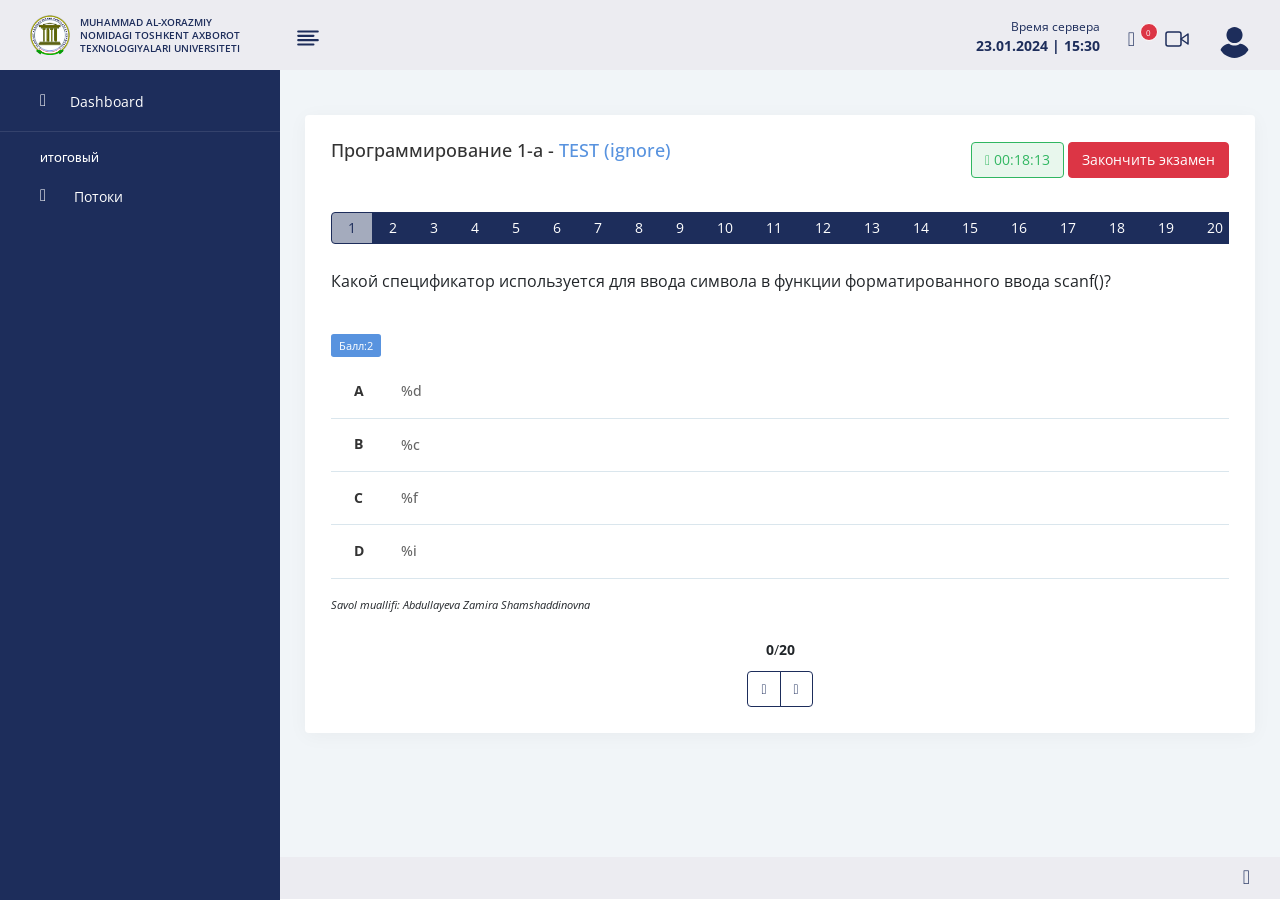
==== lms.html @ 353e2106 "first commit" ====
<!DOCTYPE html>
<!-- saved from url=(0028)https://darlingx.com/fk/lms/ -->
<html lang="en"><head><meta http-equiv="Content-Type" content="text/html; charset=UTF-8">
        
        <meta http-equiv="X-UA-Compatible" content="IE=edge">
        <meta name="viewport" content="width=device-width, initial-scale=1">
        <meta name="description" content="LMS">
        <meta name="keywords" content="admin,TUIT">
        <meta name="author" content="stacks">
        <!-- The above 6 meta tags *must* come first in the head; any other head content must come *after* these tags -->    
        <!-- Title -->
        <title>LMS</title>
        <!-- Styles -->

        <link href="./LMS_files/bootstrap.min.css" rel="stylesheet">
        <link href="./LMS_files/font-awesome.min.css" rel="stylesheet">
        <link href="./LMS_files/style_002.css" rel="stylesheet">
        
        <link href="./LMS_files/switchery.min.css" rel="stylesheet">
        <link href="./LMS_files/datepicker3.css" rel="stylesheet">
        <link href="./LMS_files/datepicker.css" rel="stylesheet">
        <link rel="stylesheet" href="./LMS_files/select2.min.css">
        <link rel="stylesheet" href="./LMS_files/metisMenu.min.css">
    
            <style>
        .over-x {
            overflow-x: auto;
            scrollbar-width: thin;
        }

        /* width */
        .over-x::-webkit-scrollbar {
            height: 5px;
            cursor: pointer;
        }

        /* Track */
        .over-x::-webkit-scrollbar-track {
            background: #f1f1f1;
            border-radius: 4px
        }

        /* Handle */
        .over-x::-webkit-scrollbar-thumb {
            background: rgb(29, 45, 91) !important;
            border-radius: 4px
        }

        .act-redactor table {
            width: 100%;
        }

        .act-redactor img {
            max-width: 100%;
        }

        body {
            -webkit-touch-callout: none;
            -webkit-user-select: none;
            -khtml-user-select: none;
            -moz-user-select: none;
            -ms-user-select: none;
            user-select: none;
        }

        .js-banned-screen {
            position: fixed;
            top: 0;
            left: 0;
            bottom: 0;
            width: 100%;
            height: 100%;
            z-index: 99999;
            background: rgba(255, 0, 0, 0.8);
            color: #fff;
            font-size: 24px;
            font-weight: 900;
            display: flex;
            align-items: center;
            justify-content: center;
        }

        .js-banned-screen span {
            margin-left: 5px;
        }
    </style>

        <!-- Theme Styles -->
        <link href="./LMS_files/space.css" rel="stylesheet">
        <link href="./LMS_files/custom.css" rel="stylesheet">
        <link href="./LMS_files/fonts.css" rel="stylesheet">
        <link href="./LMS_files/toastify.min.css" rel="stylesheet" type="text/css">
        <link href="./LMS_files/style.css" rel="stylesheet">

        <!-- HTML5 shim and Respond.js for IE8 support of HTML5 elements and media queries -->
        <!-- WARNING: Respond.js doesn't work if you view the page via file:// -->
        <!--[if lt IE 9]>
        <script src="https://oss.maxcdn.com/html5shiv/3.7.3/html5shiv.min.js"></script>
        <script src="https://oss.maxcdn.com/respond/1.4.2/respond.min.js"></script>
        <![endif]-->
</head>
    <body class="page-sidebar-fixed page-header-fixed">        
        <!-- Page Container -->
        <div class="page-container">          
            <!-- Page Sidebar -->
            <div class="page-sidebar">              
                <a class="logo-box" href="https://lms.tuit.uz/">
                    <div>
                        <img src="./LMS_files/logo-md.png" alt="" height="40">
                        <span>Muhammad al-Xorazmiy nomidagi Toshkent Axborot Texnologiyalari Universiteti</span>
                    </div>
                    <i class="icon-radio_button_checked" id="fixed-sidebar-toggle-button"></i>
                    <i class="icon-close" id="sidebar-toggle-button-close"></i>
                </a>
                <div class="slimScrollDiv" style="position: relative; overflow: hidden; width: auto; height: 625.2px;"><div class="page-sidebar-inner" style="overflow: hidden; width: auto; height: 625.2px;">
                    <div class="page-sidebar-menu" id="sidebar-menu">
                        <ul class="accordion-menu metismenu" id="side-menu"> 
                        <li>
                            <a href="https://lms.tuit.uz/dashboard/news">
                                <i class="menu-icon fa fa-dashboard"></i><span>Dashboard</span> 
                            </a>
                        </li>
                        
                                                                        
                                                                        
                                                                        
                                                                        
                                                                        
                                                                        
                                                                        
                                                                        
                                                                        
                                                                        
                                                                        
                                                                        
                                                                        
                                                                        
                                                                        
                                                                        
                                                                        
                                                                        
                                                                        
            <li class="menu-divider"></li>
<li>
    <div class="page-sidebar__title">Итоговый</div>
</li>
<li>
    <a href="https://lms.tuit.uz/tester/students">
        <i class="menu-icon fa fa-list"></i>
        <span>Потоки</span>
    </a>
</li>
                                                                        
                                                                        
                      
                        </ul>
                    </div>
                </div><div class="slimScrollBar" style="background: rgb(204, 204, 204); width: 5px; position: absolute; top: -40.2px; opacity: 0.2; display: none; border-radius: 0px; z-index: 99; right: 0px; height: 625.4px;"></div><div class="slimScrollRail" style="width: 5px; height: 100%; position: absolute; top: 0px; display: none; border-radius: 0px; background: rgb(51, 51, 51); opacity: 0.2; z-index: 90; right: 0px;"></div></div>
            </div><!-- /Page Sidebar -->
            
            <!-- Page Content -->
            <div class="page-content">            
                <!-- Page Header -->
                <div class="page-header">
                    <nav class="navbar navbar-default">
                        <div class="container-fluid">
                            <!-- Brand and toggle get grouped for better mobile display -->
                            <div class="navbar-header">
                                <div class="logo-sm">
                                    <a href="javascript:void(0)" id="sidebar-toggle-button"><svg xmlns="http://www.w3.org/2000/svg" width="24" height="24" viewBox="0 0 24 24" fill="none" stroke="currentColor" stroke-width="2" stroke-linecap="round" stroke-linejoin="round" class="feather feather-align-left"><line x1="17" y1="10" x2="3" y2="10"></line><line x1="21" y1="6" x2="3" y2="6"></line><line x1="21" y1="14" x2="3" y2="14"></line><line x1="17" y1="18" x2="3" y2="18"></line></svg></a>
                                    <a class="logo-box" href="https://lms.tuit.uz/">
                                        <span></span>
                                    </a>
                                </div>
                                
                            
                                <ul class="nav navbar-nav navbar-none">
                                    <li><a href="javascript:void(0)" id="collapsed-sidebar-toggle-button" style="padding-top: 18px; margin-left:0"><svg xmlns="http://www.w3.org/2000/svg" width="26" height="26" viewBox="0 0 24 24" fill="none" stroke="currentColor" stroke-width="2" stroke-linecap="round" stroke-linejoin="round" class="feather feather-align-left"><line x1="17" y1="10" x2="3" y2="10"></line><line x1="21" y1="6" x2="3" y2="6"></line><line x1="21" y1="14" x2="3" y2="14"></line><line x1="17" y1="18" x2="3" y2="18"></line></svg></a></li>
                                    
                                </ul>
                                <ul class="nav navbar-nav navbar-right">
                                    <li class="dropdown">
                                        <p href="#" class="text-right text-blue server-time">
                                            <span>Время сервера</span><br>
                                           <strong>23.01.2024 |  15:30</strong>
                                        </p>
                                    </li>									
                                    
                                                                                                                <li class="dropdown">
                                            <a href="javascript:void(0)" class="dropdown-toggle" data-toggle="dropdown" role="button" aria-haspopup="true" aria-expanded="false">
                                                <i class="fa fa-bell-o navbar-icon notification-bell"></i>
                                                <span class="notification-count">0</span>
											</a>
											                                        </li>
																		<li><a class="text-blue" href="https://lms.tuit.uz/dashboard/video-instruction">
										<svg xmlns="http://www.w3.org/2000/svg" width="24" height="24" viewBox="0 0 24 24" fill="none" stroke="currentColor" stroke-width="1.5" stroke-linecap="round" stroke-linejoin="round" class="feather feather-video"><polygon points="23 7 16 12 23 17 23 7"></polygon><rect x="1" y="5" width="15" height="14" rx="2" ry="2"></rect></svg>
									</a></li>
                                    <li class="dropdown">
                                        <a href="javascript:void(0)" class="dropdown-toggle dropdown-float" data-toggle="dropdown" role="button" aria-haspopup="true" aria-expanded="false">                                          
                                          <svg xmlns="http://www.w3.org/2000/svg" xlink="http://www.w3.org/1999/xlink" xmlns:svgjs="http://svgjs.com/svgjs" version="1.1" width="31" height="31" x="0" y="0" viewBox="0 0 460.8 460.8" style="enable-background:new 0 0 512 512" xml:space="preserve" class=""><g>
                                            <g xmlns="http://www.w3.org/2000/svg">
                                                <g>
                                                    <path d="M230.432,0c-65.829,0-119.641,53.812-119.641,119.641s53.812,119.641,119.641,119.641s119.641-53.812,119.641-119.641    S296.261,0,230.432,0z" fill="#1d2d5b" data-original="#000000" style="" class=""></path>
                                                </g>
                                            </g>
                                            <g xmlns="http://www.w3.org/2000/svg">
                                                <g>
                                                    <path d="M435.755,334.89c-3.135-7.837-7.314-15.151-12.016-21.943c-24.033-35.527-61.126-59.037-102.922-64.784    c-5.224-0.522-10.971,0.522-15.151,3.657c-21.943,16.196-48.065,24.555-75.233,24.555s-53.29-8.359-75.233-24.555    c-4.18-3.135-9.927-4.702-15.151-3.657c-41.796,5.747-79.412,29.257-102.922,64.784c-4.702,6.792-8.882,14.629-12.016,21.943    c-1.567,3.135-1.045,6.792,0.522,9.927c4.18,7.314,9.404,14.629,14.106,20.898c7.314,9.927,15.151,18.808,24.033,27.167    c7.314,7.314,15.673,14.106,24.033,20.898c41.273,30.825,90.906,47.02,142.106,47.02s100.833-16.196,142.106-47.02    c8.359-6.269,16.718-13.584,24.033-20.898c8.359-8.359,16.718-17.241,24.033-27.167c5.224-6.792,9.927-13.584,14.106-20.898    C436.8,341.682,437.322,338.024,435.755,334.89z" fill="#1d2d5b" data-original="#000000" style="" class=""></path>
                                                </g>
                                            </g>
                                           </g></svg>
                                        </a>
                                        <ul class="dropdown-menu dropdown-content">
                                            <li>
                                                <div style="padding:13px 10px; background-color: rgba(29,45,91); color: #fff">
                                                    Tester5 Tester5
                                                </div>
                                            </li>
                                            <li><a href="https://lms.tuit.uz/profile/password"><i class="fa fa-cog"></i>Настройки профиля</a></li>
                                            <li><a href="https://lms.tuit.uz/logout" onclick="event.preventDefault(); document.getElementById(&#39;logout-form&#39;).submit();"><i class="fa fa-sign-out"></i>Выйти</a></li>
                                            <form id="logout-form" method="POST" style="display: none;"><input type="hidden" name="_token"></form>
                                                                                    </ul>
                                    </li>                            
                                </ul>
                            </div><!-- /.navbar-collapse -->
                        </div><!-- /.container-fluid -->
                    </nav>
                </div><!-- /Page Header -->                      
                <!-- Page Inner -->
                <div class="page-inner">
                                <div class="page-title">
            <div class="row">
                <div class="col-xs-6">
                    <div class="page-title">
                    </div>
                </div>
                <div class="col-xs-6">
                    <div class="page-title text-right page-title--space">
                        
                        
                    </div>
                </div>
            </div>
        </div>
        <form method="POST" accept-charset="UTF-8" id="finalTestForm"><input name="_token" type="hidden">
        <div class="panel">
            <div class="row m-b-sm">
                <div class="col-xs-6">
                    <h1 class="breadcrumb-header mt-0">
                        Программирование 1-а - <span class="text-info">TEST (ignore)</span>
                        
                    </h1>
                </div>
                <div class="col-xs-6 text-right">
                    <div class="alert alert-success alert-change">
                        <i class="fa fa-clock-o"></i> <span id="timer">00:18:13</span>
                    </div>
                    <button type="button" class="btn btn-danger" data-toggle="modal" data-target="#finishTestModal">Закончить экзамен</button>
                    
                </div>
            </div>
            <div class="tabpanel">
                <div class="over-x">
                    <ul class="btn-group d-flex test-nav" role="tablist" aria-label="First group">
                                                    <li role="presentation" class="btn p-0 btn-primary active">
                                <a href="#tab1" role="tab" data-toggle="tab" aria-expanded="true">1</a>
                            </li>
                                                    <li role="presentation" class="btn p-0 btn-primary">
                                <a href="#tab2" role="tab" data-toggle="tab" aria-expanded="false">2</a>
                            </li>
                                                    <li role="presentation" class="btn p-0 btn-primary">
                                <a href="#tab3" role="tab" data-toggle="tab" aria-expanded="false">3</a>
                            </li>
                                                    <li role="presentation" class="btn p-0 btn-primary">
                                <a href="https://darlingx.com/fk/lms/#tab4" role="tab" data-toggle="tab" aria-expanded="false">4</a>
                            </li>
                                                    <li role="presentation" class="btn p-0 btn-primary">
                                <a href="https://darlingx.com/fk/lms/#tab5" role="tab" data-toggle="tab" aria-expanded="false">5</a>
                            </li>
                                                    <li role="presentation" class="btn p-0 btn-primary">
                                <a href="https://darlingx.com/fk/lms/#tab6" role="tab" data-toggle="tab" aria-expanded="false">6</a>
                            </li>
                                                    <li role="presentation" class="btn p-0 btn-primary">
                                <a href="https://darlingx.com/fk/lms/#tab7" role="tab" data-toggle="tab" aria-expanded="false">7</a>
                            </li>
                                                    <li role="presentation" class="btn p-0 btn-primary">
                                <a href="https://darlingx.com/fk/lms/#tab8" role="tab" data-toggle="tab" aria-expanded="false">8</a>
                            </li>
                                                    <li role="presentation" class="btn p-0 btn-primary">
                                <a href="https://darlingx.com/fk/lms/#tab9" role="tab" data-toggle="tab" aria-expanded="false">9</a>
                            </li>
                                                    <li role="presentation" class="btn p-0 btn-primary">
                                <a href="https://darlingx.com/fk/lms/#tab10" role="tab" data-toggle="tab" aria-expanded="false">10</a>
                            </li>
                                                    <li role="presentation" class="btn p-0 btn-primary">
                                <a href="https://darlingx.com/fk/lms/#tab11" role="tab" data-toggle="tab" aria-expanded="false">11</a>
                            </li>
                                                    <li role="presentation" class="btn p-0 btn-primary">
                                <a href="https://darlingx.com/fk/lms/#tab12" role="tab" data-toggle="tab" aria-expanded="false">12</a>
                            </li>
                                                    <li role="presentation" class="btn p-0 btn-primary">
                                <a href="https://darlingx.com/fk/lms/#tab13" role="tab" data-toggle="tab" aria-expanded="false">13</a>
                            </li>
                                                    <li role="presentation" class="btn p-0 btn-primary">
                                <a href="https://darlingx.com/fk/lms/#tab14" role="tab" data-toggle="tab" aria-expanded="false">14</a>
                            </li>
                                                    <li role="presentation" class="btn p-0 btn-primary">
                                <a href="https://darlingx.com/fk/lms/#tab15" role="tab" data-toggle="tab" aria-expanded="false">15</a>
                            </li>
                                                    <li role="presentation" class="btn p-0 btn-primary">
                                <a href="https://darlingx.com/fk/lms/#tab16" role="tab" data-toggle="tab" aria-expanded="false">16</a>
                            </li>
                                                    <li role="presentation" class="btn p-0 btn-primary">
                                <a href="https://darlingx.com/fk/lms/#tab17" role="tab" data-toggle="tab" aria-expanded="false">17</a>
                            </li>
                                                    <li role="presentation" class="btn p-0 btn-primary">
                                <a href="https://darlingx.com/fk/lms/#tab18" role="tab" data-toggle="tab" aria-expanded="false">18</a>
                            </li>
                                                    <li role="presentation" class="btn p-0 btn-primary">
                                <a href="https://darlingx.com/fk/lms/#tab19" role="tab" data-toggle="tab" aria-expanded="false">19</a>
                            </li>
                                                    <li role="presentation" class="btn p-0 btn-primary">
                                <a href="https://darlingx.com/fk/lms/#tab20" role="tab" data-toggle="tab" aria-expanded="false">20</a>
                            </li>
                                            </ul>
                </div>
                <div class="tab-content">
                                            <div class="test-table tab-pane fade active in" role="tabpanel" id="tab1">
                            <div class="test-question">
                                <p>Какой спецификатор используется для ввода символа в функции форматированного ввода scanf()?</p>
<p>&nbsp;</p>
                            </div>
                            <div class="label label-info">Балл:2</div>
                            <div class="test-content  m-t-xs">
                                <ul class="test-answers testing">
                                                                            <li>
                                            <input type="radio" class="test-radio" id="test1-a" name="answers[1]" value="1">
                                            <label for="test1-a">
                                                <span class="test-variant">a</span>
                                                <p>%d</p>
                                            </label>
                                        </li>
                                                                            <li>
                                            <input type="radio" class="test-radio" id="test1-b" name="answers[1]" value="2">
                                            <label for="test1-b">
                                                <span class="test-variant">b</span>
                                                <p>%c</p>
                                            </label>
                                        </li>
                                                                            <li>
                                            <input type="radio" class="test-radio" id="test1-c" name="answers[1]" value="3">
                                            <label for="test1-c">
                                                <span class="test-variant">c</span>
                                                <p>%f</p>
                                            </label>
                                        </li>
                                                                            <li>
                                            <input type="radio" class="test-radio" id="test1-d" name="answers[1]" value="4">
                                            <label for="test1-d">
                                                <span class="test-variant">d</span>
                                                <p>%i&nbsp;&nbsp;</p>
                                            </label>
                                        </li>
                                                                    </ul>
                            </div>
                            <small><i>Savol muallifi: Abdullayeva Zamira Shamshaddinovna</i></small>
                        </div>
                                            <div class="test-table tab-pane fade" role="tabpanel" id="tab2">
                            <div class="test-question">
                                <p>Что выйдет на экран после выполнения фрагмента программы?<br> double x=1,y;<br> y=-atan(x) + 8./3 + 2 + atan(1/x) ;<br> printf(".4%f\n",y);</p>
                            </div>
                            <div class="label label-info">Балл:2</div>
                            <div class="test-content  m-t-xs">
                                <ul class="test-answers testing">
                                                                            <li>
                                            <input type="radio" class="test-radio" id="test2-a" name="answers[2]" value="1">
                                            <label for="test2-a">
                                                <span class="test-variant">a</span>
                                                <p>Ошибка при компиляции</p>
                                            </label>
                                        </li>
                                                                            <li>
                                            <input type="radio" class="test-radio" id="test2-b" name="answers[2]" value="2">
                                            <label for="test2-b">
                                                <span class="test-variant">b</span>
                                                <p>&nbsp;.44.666667</p>
                                            </label>
                                        </li>
                                                                            <li>
                                            <input type="radio" class="test-radio" id="test2-c" name="answers[2]" value="3">
                                            <label for="test2-c">
                                                <span class="test-variant">c</span>
                                                <p>4.666667</p>
                                            </label>
                                        </li>
                                                                            <li>
                                            <input type="radio" class="test-radio" id="test2-d" name="answers[2]" value="4">
                                            <label for="test2-d">
                                                <span class="test-variant">d</span>
                                                <p>&nbsp;4.666666</p>
                                            </label>
                                        </li>
                                                                    </ul>
                            </div>
                            <small><i>Savol muallifi: Abdullayeva Zamira Shamshaddinovna</i></small>
                        </div>
                                            <div class="test-table tab-pane fade" role="tabpanel" id="tab3">
                            <div class="test-question">
                                <p>Что выйдет на экран после выполнения фрагмента программы?<br> int k, num=30;<br> k = (num&gt;5 ? (num &lt;=10 ? 100 : 200): 500);<br> printf("%d\n", k);</p>
                            </div>
                            <div class="label label-info">Балл:2</div>
                            <div class="test-content  m-t-xs">
                                <ul class="test-answers testing">
                                                                            <li>
                                            <input type="radio" class="test-radio" id="test3-a" name="answers[3]" value="1">
                                            <label for="test3-a">
                                                <span class="test-variant">a</span>
                                                <p>100</p>
                                            </label>
                                        </li>
                                                                            <li>
                                            <input type="radio" class="test-radio" id="test3-b" name="answers[3]" value="2">
                                            <label for="test3-b">
                                                <span class="test-variant">b</span>
                                                <p>500</p>
                                            </label>
                                        </li>
                                                                            <li>
                                            <input type="radio" class="test-radio" id="test3-c" name="answers[3]" value="3">
                                            <label for="test3-c">
                                                <span class="test-variant">c</span>
                                                <p>200</p>
                                            </label>
                                        </li>
                                                                            <li>
                                            <input type="radio" class="test-radio" id="test3-d" name="answers[3]" value="4">
                                            <label for="test3-d">
                                                <span class="test-variant">d</span>
                                                <p>30</p>
                                            </label>
                                        </li>
                                                                    </ul>
                            </div>
                            <small><i>Savol muallifi: Abdullayeva Zamira Shamshaddinovna</i></small>
                        </div>
                                            <div class="test-table tab-pane fade" role="tabpanel" id="tab4">
                            <div class="test-question">
                                <p>Из скольки операндов состоит опреатор ?:</p>
                            </div>
                            <div class="label label-info">Балл:2</div>
                            <div class="test-content  m-t-xs">
                                <ul class="test-answers testing">
                                                                            <li>
                                            <input type="radio" class="test-radio" id="test4-a" name="answers[4]" value="1">
                                            <label for="test4-a">
                                                <span class="test-variant">a</span>
                                                <p>такого оператора нет</p>
                                            </label>
                                        </li>
                                                                            <li>
                                            <input type="radio" class="test-radio" id="test4-b" name="answers[4]" value="2">
                                            <label for="test4-b">
                                                <span class="test-variant">b</span>
                                                <p>3</p>
                                            </label>
                                        </li>
                                                                            <li>
                                            <input type="radio" class="test-radio" id="test4-c" name="answers[4]" value="3">
                                            <label for="test4-c">
                                                <span class="test-variant">c</span>
                                                <p>2</p>
                                            </label>
                                        </li>
                                                                            <li>
                                            <input type="radio" class="test-radio" id="test4-d" name="answers[4]" value="4">
                                            <label for="test4-d">
                                                <span class="test-variant">d</span>
                                                <p>1</p>
                                            </label>
                                        </li>
                                                                    </ul>
                            </div>
                            <small><i>Savol muallifi: Abdullayeva Zamira Shamshaddinovna</i></small>
                        </div>
                                            <div class="test-table tab-pane fade" role="tabpanel" id="tab5">
                            <div class="test-question">
                                <p>Что выйдет на экран после выполнения фрагмента программы?</p>
<p>setlocale(0,"");<br> int k=-10; <br> if (k&lt;0) cout&lt;&lt;"k-отрицательное число\n";<br> if (k=0) cout&lt;&lt;"k-равно нулю\n";<br> else cout&lt;&lt;"k-положительное число\n";</p>
                            </div>
                            <div class="label label-info">Балл:2</div>
                            <div class="test-content  m-t-xs">
                                <ul class="test-answers testing">
                                                                            <li>
                                            <input type="radio" class="test-radio" id="test5-a" name="answers[5]" value="1">
                                            <label for="test5-a">
                                                <span class="test-variant">a</span>
                                                <p>k-положительное число</p>
                                            </label>
                                        </li>
                                                                            <li>
                                            <input type="radio" class="test-radio" id="test5-b" name="answers[5]" value="2">
                                            <label for="test5-b">
                                                <span class="test-variant">b</span>
                                                <p>k-равно нулю</p>
                                            </label>
                                        </li>
                                                                            <li>
                                            <input type="radio" class="test-radio" id="test5-c" name="answers[5]" value="3">
                                            <label for="test5-c">
                                                <span class="test-variant">c</span>
                                                <p>k-отрицательное число<br> k-положительное число</p>
                                            </label>
                                        </li>
                                                                            <li>
                                            <input type="radio" class="test-radio" id="test5-d" name="answers[5]" value="4">
                                            <label for="test5-d">
                                                <span class="test-variant">d</span>
                                                <p>k-отрицательное число</p>
                                            </label>
                                        </li>
                                                                    </ul>
                            </div>
                            <small><i>Savol muallifi: Abdullayeva Zamira Shamshaddinovna</i></small>
                        </div>
                                            <div class="test-table tab-pane fade" role="tabpanel" id="tab6">
                            <div class="test-question">
                                <p>Укажитe правильный вариант строки для циклических опeраторов используемых на языкe C++ .</p>
                            </div>
                            <div class="label label-info">Балл:2</div>
                            <div class="test-content  m-t-xs">
                                <ul class="test-answers testing">
                                                                            <li>
                                            <input type="radio" class="test-radio" id="test6-a" name="answers[6]" value="1">
                                            <label for="test6-a">
                                                <span class="test-variant">a</span>
                                                <p>while, NULL, type</p>
                                            </label>
                                        </li>
                                                                            <li>
                                            <input type="radio" class="test-radio" id="test6-b" name="answers[6]" value="2">
                                            <label for="test6-b">
                                                <span class="test-variant">b</span>
                                                <p>for, while, do while</p>
                                            </label>
                                        </li>
                                                                            <li>
                                            <input type="radio" class="test-radio" id="test6-c" name="answers[6]" value="3">
                                            <label for="test6-c">
                                                <span class="test-variant">c</span>
                                                <p>cin, gets, char</p>
                                            </label>
                                        </li>
                                                                            <li>
                                            <input type="radio" class="test-radio" id="test6-d" name="answers[6]" value="4">
                                            <label for="test6-d">
                                                <span class="test-variant">d</span>
                                                <p>cout, getch, return</p>
                                            </label>
                                        </li>
                                                                    </ul>
                            </div>
                            <small><i>Savol muallifi: Abdullayeva Zamira Shamshaddinovna</i></small>
                        </div>
                                            <div class="test-table tab-pane fade" role="tabpanel" id="tab7">
                            <div class="test-question">
                                <p>Определить, что нужно написать в 
разделе step тела цикла, чтобы следующая программа выводила числа, 
кратные числу 3 в диапазоне от 1 до n.</p>
<p>&nbsp;<strong>int</strong> main(){</p>
<p>&nbsp;&nbsp; <strong>int</strong> n;</p>
<p>&nbsp;&nbsp; cin &gt;&gt; n;</p>
<p>&nbsp;&nbsp; <strong>for</strong>(<strong>int</strong> i = 3; i &lt;= n; step)</p>
<p>&nbsp;&nbsp;&nbsp;&nbsp;&nbsp;&nbsp; cout &lt;&lt; i &lt;&lt; ' ';</p>
<p>&nbsp;&nbsp; <strong>return</strong> 0;</p>
<p>}</p>
                            </div>
                            <div class="label label-info">Балл:2</div>
                            <div class="test-content  m-t-xs">
                                <ul class="test-answers testing">
                                                                            <li>
                                            <input type="radio" class="test-radio" id="test7-a" name="answers[7]" value="1">
                                            <label for="test7-a">
                                                <span class="test-variant">a</span>
                                                <p>i *= 3</p>
                                            </label>
                                        </li>
                                                                            <li>
                                            <input type="radio" class="test-radio" id="test7-b" name="answers[7]" value="2">
                                            <label for="test7-b">
                                                <span class="test-variant">b</span>
                                                <p>i+=2</p>
                                            </label>
                                        </li>
                                                                            <li>
                                            <input type="radio" class="test-radio" id="test7-c" name="answers[7]" value="3">
                                            <label for="test7-c">
                                                <span class="test-variant">c</span>
                                                <p>i += 3</p>
                                            </label>
                                        </li>
                                                                            <li>
                                            <input type="radio" class="test-radio" id="test7-d" name="answers[7]" value="4">
                                            <label for="test7-d">
                                                <span class="test-variant">d</span>
                                                <p>i++</p>
                                            </label>
                                        </li>
                                                                    </ul>
                            </div>
                            <small><i>Savol muallifi: Abdullayeva Zamira Shamshaddinovna</i></small>
                        </div>
                                            <div class="test-table tab-pane fade" role="tabpanel" id="tab8">
                            <div class="test-question">
                                <p>При передаче параметров по ссылке в заголовке функции имени параметра предшествует символ</p>
                            </div>
                            <div class="label label-info">Балл:2</div>
                            <div class="test-content  m-t-xs">
                                <ul class="test-answers testing">
                                                                            <li>
                                            <input type="radio" class="test-radio" id="test8-a" name="answers[8]" value="1">
                                            <label for="test8-a">
                                                <span class="test-variant">a</span>
                                                <p>&amp;</p>
                                            </label>
                                        </li>
                                                                            <li>
                                            <input type="radio" class="test-radio" id="test8-b" name="answers[8]" value="2">
                                            <label for="test8-b">
                                                <span class="test-variant">b</span>
                                                <p>*</p>
                                            </label>
                                        </li>
                                                                            <li>
                                            <input type="radio" class="test-radio" id="test8-c" name="answers[8]" value="3">
                                            <label for="test8-c">
                                                <span class="test-variant">c</span>
                                                <p>~</p>
                                            </label>
                                        </li>
                                                                            <li>
                                            <input type="radio" class="test-radio" id="test8-d" name="answers[8]" value="4">
                                            <label for="test8-d">
                                                <span class="test-variant">d</span>
                                                <p>#</p>
                                            </label>
                                        </li>
                                                                    </ul>
                            </div>
                            <small><i>Savol muallifi: Abdullayeva Zamira Shamshaddinovna</i></small>
                        </div>
                                            <div class="test-table tab-pane fade" role="tabpanel" id="tab9">
                            <div class="test-question">
                                <p>Укажите какой&nbsp; результат будет получено после выполнения фрагмета программы?</p>
<p>int funk(int a) { a++; <br> void fa(int a) { cout&lt;&lt;a;}<br> return a;<br> }<br> int main(){<br> int x=25;<br> funk(x);<br> return 0;<br> }</p>
                            </div>
                            <div class="label label-info">Балл:2</div>
                            <div class="test-content  m-t-xs">
                                <ul class="test-answers testing">
                                                                            <li>
                                            <input type="radio" class="test-radio" id="test9-a" name="answers[9]" value="1">
                                            <label for="test9-a">
                                                <span class="test-variant">a</span>
                                                <p>25</p>
                                            </label>
                                        </li>
                                                                            <li>
                                            <input type="radio" class="test-radio" id="test9-b" name="answers[9]" value="2">
                                            <label for="test9-b">
                                                <span class="test-variant">b</span>
                                                <p>Ничего не выйдет</p>
                                            </label>
                                        </li>
                                                                            <li>
                                            <input type="radio" class="test-radio" id="test9-c" name="answers[9]" value="3">
                                            <label for="test9-c">
                                                <span class="test-variant">c</span>
                                                <p>26</p>
                                            </label>
                                        </li>
                                                                            <li>
                                            <input type="radio" class="test-radio" id="test9-d" name="answers[9]" value="4">
                                            <label for="test9-d">
                                                <span class="test-variant">d</span>
                                                <p>Ошибка при компиляции</p>
                                            </label>
                                        </li>
                                                                    </ul>
                            </div>
                            <small><i>Savol muallifi: Abdullayeva Zamira Shamshaddinovna</i></small>
                        </div>
                                            <div class="test-table tab-pane fade" role="tabpanel" id="tab10">
                            <div class="test-question">
                                <p>Индeксация массивов в языкe С++ начинается</p>
                            </div>
                            <div class="label label-info">Балл:2</div>
                            <div class="test-content  m-t-xs">
                                <ul class="test-answers testing">
                                                                            <li>
                                            <input type="radio" class="test-radio" id="test10-a" name="answers[10]" value="1">
                                            <label for="test10-a">
                                                <span class="test-variant">a</span>
                                                <p>с нуля</p>
                                            </label>
                                        </li>
                                                                            <li>
                                            <input type="radio" class="test-radio" id="test10-b" name="answers[10]" value="2">
                                            <label for="test10-b">
                                                <span class="test-variant">b</span>
                                                <p>нeт правилных ответов</p>
                                            </label>
                                        </li>
                                                                            <li>
                                            <input type="radio" class="test-radio" id="test10-c" name="answers[10]" value="3">
                                            <label for="test10-c">
                                                <span class="test-variant">c</span>
                                                <p>с единицы</p>
                                            </label>
                                        </li>
                                                                            <li>
                                            <input type="radio" class="test-radio" id="test10-d" name="answers[10]" value="4">
                                            <label for="test10-d">
                                                <span class="test-variant">d</span>
                                                <p>с любого индeкса, опрeдeляемого программистом</p>
                                            </label>
                                        </li>
                                                                    </ul>
                            </div>
                            <small><i>Savol muallifi: Abdullayeva Zamira Shamshaddinovna</i></small>
                        </div>
                                            <div class="test-table tab-pane fade" role="tabpanel" id="tab11">
                            <div class="test-question">
                                <p>Укажите какой результат будет получено после выполнения фрагмета программы?</p>
<p>int M[7]={1,5,-3,3,-3,7,2};<br> int max=0;<br> for(int i=1; i&lt;7; i++)<br> if (M[max]&gt;=M[i]) max=i;<br> cout&lt;&lt;"\n"&lt;&lt;max+M[max]&lt;&lt;endl;</p>
                            </div>
                            <div class="label label-info">Балл:2</div>
                            <div class="test-content  m-t-xs">
                                <ul class="test-answers testing">
                                                                            <li>
                                            <input type="radio" class="test-radio" id="test11-a" name="answers[11]" value="1">
                                            <label for="test11-a">
                                                <span class="test-variant">a</span>
                                                <p>1</p>
                                            </label>
                                        </li>
                                                                            <li>
                                            <input type="radio" class="test-radio" id="test11-b" name="answers[11]" value="2">
                                            <label for="test11-b">
                                                <span class="test-variant">b</span>
                                                <p>-1</p>
                                            </label>
                                        </li>
                                                                            <li>
                                            <input type="radio" class="test-radio" id="test11-c" name="answers[11]" value="3">
                                            <label for="test11-c">
                                                <span class="test-variant">c</span>
                                                <p>13</p>
                                            </label>
                                        </li>
                                                                            <li>
                                            <input type="radio" class="test-radio" id="test11-d" name="answers[11]" value="4">
                                            <label for="test11-d">
                                                <span class="test-variant">d</span>
                                                <p>12</p>
                                            </label>
                                        </li>
                                                                    </ul>
                            </div>
                            <small><i>Savol muallifi: Abdullayeva Zamira Shamshaddinovna</i></small>
                        </div>
                                            <div class="test-table tab-pane fade" role="tabpanel" id="tab12">
                            <div class="test-question">
                                <p>Какой опeратор освобождает динамическую память?</p>
                            </div>
                            <div class="label label-info">Балл:2</div>
                            <div class="test-content  m-t-xs">
                                <ul class="test-answers testing">
                                                                            <li>
                                            <input type="radio" class="test-radio" id="test12-a" name="answers[12]" value="1">
                                            <label for="test12-a">
                                                <span class="test-variant">a</span>
                                                <p>new</p>
                                            </label>
                                        </li>
                                                                            <li>
                                            <input type="radio" class="test-radio" id="test12-b" name="answers[12]" value="2">
                                            <label for="test12-b">
                                                <span class="test-variant">b</span>
                                                <p>del</p>
                                            </label>
                                        </li>
                                                                            <li>
                                            <input type="radio" class="test-radio" id="test12-c" name="answers[12]" value="3">
                                            <label for="test12-c">
                                                <span class="test-variant">c</span>
                                                <p>delete</p>
                                            </label>
                                        </li>
                                                                            <li>
                                            <input type="radio" class="test-radio" id="test12-d" name="answers[12]" value="4">
                                            <label for="test12-d">
                                                <span class="test-variant">d</span>
                                                <p>free</p>
                                            </label>
                                        </li>
                                                                    </ul>
                            </div>
                            <small><i>Savol muallifi: Abdullayeva Zamira Shamshaddinovna</i></small>
                        </div>
                                            <div class="test-table tab-pane fade" role="tabpanel" id="tab13">
                            <div class="test-question">
                                <p>Что будет выведено после выполнения следующего фрагмента программы?<br> int *a; <br> int b[5]={1,3,5,7,9};<br> a = b; <br> *a++; <br> cout &lt;&lt; *a;</p>
                            </div>
                            <div class="label label-info">Балл:2</div>
                            <div class="test-content  m-t-xs">
                                <ul class="test-answers testing">
                                                                            <li>
                                            <input type="radio" class="test-radio" id="test13-a" name="answers[13]" value="1">
                                            <label for="test13-a">
                                                <span class="test-variant">a</span>
                                                <p>ошибка компиляции</p>
                                            </label>
                                        </li>
                                                                            <li>
                                            <input type="radio" class="test-radio" id="test13-b" name="answers[13]" value="2">
                                            <label for="test13-b">
                                                <span class="test-variant">b</span>
                                                <p>aдрес элемента с индексом 1<br><br><br></p>
                                            </label>
                                        </li>
                                                                            <li>
                                            <input type="radio" class="test-radio" id="test13-c" name="answers[13]" value="3">
                                            <label for="test13-c">
                                                <span class="test-variant">c</span>
                                                <p>3</p>
                                            </label>
                                        </li>
                                                                            <li>
                                            <input type="radio" class="test-radio" id="test13-d" name="answers[13]" value="4">
                                            <label for="test13-d">
                                                <span class="test-variant">d</span>
                                                <p>2</p>
                                            </label>
                                        </li>
                                                                    </ul>
                            </div>
                            <small><i>Savol muallifi: Abdullayeva Zamira Shamshaddinovna</i></small>
                        </div>
                                            <div class="test-table tab-pane fade" role="tabpanel" id="tab14">
                            <div class="test-question">
                                <p>Назначение метода clear() класса string</p>
                            </div>
                            <div class="label label-info">Балл:3</div>
                            <div class="test-content  m-t-xs">
                                <ul class="test-answers testing">
                                                                            <li>
                                            <input type="radio" class="test-radio" id="test14-a" name="answers[14]" value="1">
                                            <label for="test14-a">
                                                <span class="test-variant">a</span>
                                                <p>удаляет из строки последный символ</p>
                                            </label>
                                        </li>
                                                                            <li>
                                            <input type="radio" class="test-radio" id="test14-b" name="answers[14]" value="2">
                                            <label for="test14-b">
                                                <span class="test-variant">b</span>
                                                <p>очищает строку, строка становится пустой</p>
                                            </label>
                                        </li>
                                                                            <li>
                                            <input type="radio" class="test-radio" id="test14-c" name="answers[14]" value="3">
                                            <label for="test14-c">
                                                <span class="test-variant">c</span>
                                                <p>возвращает true, если строка пуста, false - если непуста</p>
                                            </label>
                                        </li>
                                                                            <li>
                                            <input type="radio" class="test-radio" id="test14-d" name="answers[14]" value="4">
                                            <label for="test14-d">
                                                <span class="test-variant">d</span>
                                                <p>удаляет из строки первый символ</p>
                                            </label>
                                        </li>
                                                                    </ul>
                            </div>
                            <small><i>Savol muallifi: Abdullayeva Zamira Shamshaddinovna</i></small>
                        </div>
                                            <div class="test-table tab-pane fade" role="tabpanel" id="tab15">
                            <div class="test-question">
                                <p>Что выйдет на экран после выполнения фрагмента программы?&nbsp;</p>
<p>setlocale(0,"");<br> string st="Новый год";<br> st.substr(st.find(' ')+1);<br> cout&lt;&lt;st;</p>
                            </div>
                            <div class="label label-info">Балл:3</div>
                            <div class="test-content  m-t-xs">
                                <ul class="test-answers testing">
                                                                            <li>
                                            <input type="radio" class="test-radio" id="test15-a" name="answers[15]" value="1">
                                            <label for="test15-a">
                                                <span class="test-variant">a</span>
                                                <p>Новый год</p>
                                            </label>
                                        </li>
                                                                            <li>
                                            <input type="radio" class="test-radio" id="test15-b" name="answers[15]" value="2">
                                            <label for="test15-b">
                                                <span class="test-variant">b</span>
                                                <p>Ошибка при компиляции</p>
                                            </label>
                                        </li>
                                                                            <li>
                                            <input type="radio" class="test-radio" id="test15-c" name="answers[15]" value="3">
                                            <label for="test15-c">
                                                <span class="test-variant">c</span>
                                                <p>год</p>
                                            </label>
                                        </li>
                                                                            <li>
                                            <input type="radio" class="test-radio" id="test15-d" name="answers[15]" value="4">
                                            <label for="test15-d">
                                                <span class="test-variant">d</span>
                                                <p>Новый</p>
                                            </label>
                                        </li>
                                                                    </ul>
                            </div>
                            <small><i>Savol muallifi: Abdullayeva Zamira Shamshaddinovna</i></small>
                        </div>
                                            <div class="test-table tab-pane fade" role="tabpanel" id="tab16">
                            <div class="test-question">
                                <p>Укажите на строку, где более точно описано действие следующей команды:<br>ifstream fin("1.txt");<br> fin.seekg(4,ios::cur);</p>
                            </div>
                            <div class="label label-info">Балл:3</div>
                            <div class="test-content  m-t-xs">
                                <ul class="test-answers testing">
                                                                            <li>
                                            <input type="radio" class="test-radio" id="test16-a" name="answers[16]" value="1">
                                            <label for="test16-a">
                                                <span class="test-variant">a</span>
                                                <p>Передвинуть указатель чтения из файла на 4 байта от начало файла</p>
                                            </label>
                                        </li>
                                                                            <li>
                                            <input type="radio" class="test-radio" id="test16-b" name="answers[16]" value="2">
                                            <label for="test16-b">
                                                <span class="test-variant">b</span>
                                                <p>Передвинуть указатель чтения из файла на 4 байта от конца файла</p>
                                            </label>
                                        </li>
                                                                            <li>
                                            <input type="radio" class="test-radio" id="test16-c" name="answers[16]" value="3">
                                            <label for="test16-c">
                                                <span class="test-variant">c</span>
                                                <p>Передвинуть указатель чтения из файла на 4 записи от конца файла</p>
                                            </label>
                                        </li>
                                                                            <li>
                                            <input type="radio" class="test-radio" id="test16-d" name="answers[16]" value="4">
                                            <label for="test16-d">
                                                <span class="test-variant">d</span>
                                                <p>Передвинуть указатель чтения из файла на 4 байта от текущей позиции чтения</p>
                                            </label>
                                        </li>
                                                                    </ul>
                            </div>
                            <small><i>Savol muallifi: Abdullayeva Zamira Shamshaddinovna</i></small>
                        </div>
                                            <div class="test-table tab-pane fade" role="tabpanel" id="tab17">
                            <div class="test-question">
                                <p>Сколько байтов будет выделено для&nbsp;класса А в памяти , если sizeof(int)=4, sizeof(double)=8 и sizeof(char)=1?</p>
<p>class A<br>{<br>&nbsp;&nbsp;&nbsp; int num;<br>&nbsp;&nbsp;&nbsp; double x;<br>&nbsp;&nbsp;&nbsp; char name;<br>};</p>
                            </div>
                            <div class="label label-info">Балл:3</div>
                            <div class="test-content  m-t-xs">
                                <ul class="test-answers testing">
                                                                            <li>
                                            <input type="radio" class="test-radio" id="test17-a" name="answers[17]" value="1">
                                            <label for="test17-a">
                                                <span class="test-variant">a</span>
                                                <p>13</p>
                                            </label>
                                        </li>
                                                                            <li>
                                            <input type="radio" class="test-radio" id="test17-b" name="answers[17]" value="2">
                                            <label for="test17-b">
                                                <span class="test-variant">b</span>
                                                <p>12</p>
                                            </label>
                                        </li>
                                                                            <li>
                                            <input type="radio" class="test-radio" id="test17-c" name="answers[17]" value="3">
                                            <label for="test17-c">
                                                <span class="test-variant">c</span>
                                                <p>24</p>
                                            </label>
                                        </li>
                                                                            <li>
                                            <input type="radio" class="test-radio" id="test17-d" name="answers[17]" value="4">
                                            <label for="test17-d">
                                                <span class="test-variant">d</span>
                                                <p>8</p>
                                            </label>
                                        </li>
                                                                    </ul>
                            </div>
                            <small><i>Savol muallifi: Abdullayeva Zamira Shamshaddinovna</i></small>
                        </div>
                                            <div class="test-table tab-pane fade" role="tabpanel" id="tab18">
                            <div class="test-question">
                                <p>Можно ли обращаться ко всeм элeмeнтам класса?</p>
                            </div>
                            <div class="label label-info">Балл:4</div>
                            <div class="test-content  m-t-xs">
                                <ul class="test-answers testing">
                                                                            <li>
                                            <input type="radio" class="test-radio" id="test18-a" name="answers[18]" value="1">
                                            <label for="test18-a">
                                                <span class="test-variant">a</span>
                                                <p>Да, 70% элeмeнтам класса</p>
                                            </label>
                                        </li>
                                                                            <li>
                                            <input type="radio" class="test-radio" id="test18-b" name="answers[18]" value="2">
                                            <label for="test18-b">
                                                <span class="test-variant">b</span>
                                                <p>Да</p>
                                            </label>
                                        </li>
                                                                            <li>
                                            <input type="radio" class="test-radio" id="test18-c" name="answers[18]" value="3">
                                            <label for="test18-c">
                                                <span class="test-variant">c</span>
                                                <p>Нeт</p>
                                            </label>
                                        </li>
                                                                            <li>
                                            <input type="radio" class="test-radio" id="test18-d" name="answers[18]" value="4">
                                            <label for="test18-d">
                                                <span class="test-variant">d</span>
                                                <p>Да, 50% элeмeнтам класса</p>
                                            </label>
                                        </li>
                                                                    </ul>
                            </div>
                            <small><i>Savol muallifi: Abdullayeva Zamira Shamshaddinovna</i></small>
                        </div>
                                            <div class="test-table tab-pane fade" role="tabpanel" id="tab19">
                            <div class="test-question">
                                <p>Что выведeт слeдующий фрагмент кода:<br>class Base{ <br> public:<br> void show() {<br> cout &lt;&lt; "Derived"; <br> }&nbsp; &nbsp;};<br>class Derived:public Base{<br> public:<br> void show() { <br> cout &lt;&lt; "Base"; <br> }&nbsp; &nbsp; &nbsp;};</p>
<p>int main(){ <br> Base* b; <br> Derived d; <br> b = &amp;d; <br> b-&gt;show();<br> cout&lt;&lt;endl;<br> system("pause");<br> return 0;&nbsp; &nbsp;}</p>
                            </div>
                            <div class="label label-info">Балл:4</div>
                            <div class="test-content  m-t-xs">
                                <ul class="test-answers testing">
                                                                            <li>
                                            <input type="radio" class="test-radio" id="test19-a" name="answers[19]" value="1">
                                            <label for="test19-a">
                                                <span class="test-variant">a</span>
                                                <p>Base</p>
                                            </label>
                                        </li>
                                                                            <li>
                                            <input type="radio" class="test-radio" id="test19-b" name="answers[19]" value="2">
                                            <label for="test19-b">
                                                <span class="test-variant">b</span>
                                                <p>Error</p>
                                            </label>
                                        </li>
                                                                            <li>
                                            <input type="radio" class="test-radio" id="test19-c" name="answers[19]" value="3">
                                            <label for="test19-c">
                                                <span class="test-variant">c</span>
                                                <p>Base, Derived</p>
                                            </label>
                                        </li>
                                                                            <li>
                                            <input type="radio" class="test-radio" id="test19-d" name="answers[19]" value="4">
                                            <label for="test19-d">
                                                <span class="test-variant">d</span>
                                                <p>Derived</p>
                                            </label>
                                        </li>
                                                                    </ul>
                            </div>
                            <small><i>Savol muallifi: Abdullayeva Zamira Shamshaddinovna</i></small>
                        </div>
                                            <div class="test-table tab-pane fade" role="tabpanel" id="tab20">
                            <div class="test-question">
                                <p>Инкапсуляция это:</p>
                            </div>
                            <div class="label label-info">Балл:4</div>
                            <div class="test-content  m-t-xs">
                                <ul class="test-answers testing">
                                                                            <li>
                                            <input type="radio" class="test-radio" id="test20-a" name="answers[20]" value="1">
                                            <label for="test20-a">
                                                <span class="test-variant">a</span>
                                                <p>Защищает информацию, относящуюся к объекту, от внeшнeго фактора</p>
                                            </label>
                                        </li>
                                                                            <li>
                                            <input type="radio" class="test-radio" id="test20-b" name="answers[20]" value="2">
                                            <label for="test20-b">
                                                <span class="test-variant">b</span>
                                                <p>Отправляет запрос другим члeнам класса</p>
                                            </label>
                                        </li>
                                                                            <li>
                                            <input type="radio" class="test-radio" id="test20-c" name="answers[20]" value="3">
                                            <label for="test20-c">
                                                <span class="test-variant">c</span>
                                                <p>Нe защищает информацию, относящуюся к объекту, от внeшнeго фактора</p>
                                            </label>
                                        </li>
                                                                            <li>
                                            <input type="radio" class="test-radio" id="test20-d" name="answers[20]" value="4">
                                            <label for="test20-d">
                                                <span class="test-variant">d</span>
                                                <p>Объект отправляет данные в качестве конструктора</p>
                                            </label>
                                        </li>
                                                                    </ul>
                            </div>
                            <small><i>Savol muallifi: Abdullayeva Zamira Shamshaddinovna</i></small>
                        </div>
                                    </div>
            </div>
            <div class="text-align">
                <p class="m-t-lg"><b class="js-count-a">0</b>/<b class="js-count-q">20</b></p>
                <div class="btn-group">
                    <button type="button" class="btn btn-default btnPrevious"><i class="fa fa-arrow-left"></i></button>
                    <button type="button" class="btn btn-default btnNext"><i class="fa fa-arrow-right"></i></button>
                </div>
            </div>
            <div class="modal fade" id="finishTestModal" tabindex="-1" role="dialog" aria-labelledby="myModalLabel" aria-hidden="true">
                <div class="modal-dialog">
                    <div class="modal-content">
                        <div class="modal-header">
                            <button type="button" class="close" data-dismiss="modal" aria-hidden="true">×</button>
                            <h4 class="modal-title" id="myModalLabel">Закончить экзамен</h4>
                        </div>
                        <div class="modal-body"></div>
                        <div class="modal-footer">
                            <button type="button" class="btn btn-default" data-dismiss="modal">Отменить</button>
                            <button type="submit" class="btn btn-primary">Да</button>
                        </div>
                    </div>
                </div>
            </div>
        </div>
        </form>
        <div class="modal fade" id="errorModal" tabindex="-1" role="dialog" aria-labelledby="myModalLabel" aria-hidden="true">
            <div class="modal-dialog modal-sm">
                <div class="modal-content">
                    <div class="modal-header">
                        <button type="button" class="close" data-dismiss="modal" aria-hidden="true">×</button>
                        <h4 class="modal-title" id="myModalLabel"><i class="fa fa-info-circle text-danger fa-2x"></i>
                            Отсутствует интернет-подключение</h4>
                    </div>
                    <div class="modal-body">
                        Проверьте подключение к Wi-Fi, или сотовой сети, нажмите обновить, и повторите последнее действие,
                        если оно не было зафиксировано!
                    </div>
                    <div class="modal-footer">
                        <button type="button" class="btn btn-default" data-dismiss="modal">Закрыть</button>
                    </div>
                </div>
            </div>
        </div>
        <div class="modal fade" id="actModal" tabindex="-1" role="dialog" aria-labelledby="myModalLabel" aria-hidden="true">
            <div class="modal-dialog">
                <div class="modal-content">
                    <div class="modal-header">
                        <button type="button" class="close" data-dismiss="modal" aria-hidden="true">×</button>
                        <h4 class="modal-title" id="myModalLabel">Акт</h4>
                    </div>
                    <div class="modal-body">
                        <form action="https://lms.tuit.uz/tester/test-act" id="act-form" method="POST">
                            <div class="form-group">
                                <label for="password">Пароль</label>
                                <input class="form-control" name="password" type="password" value="" id="password">
                            </div>
                            <div class="form-group">
                                <label for="1">Причины акта</label>
                                <select name="act_reason_id" id="1" class="form-control">
                                    <option value="" selected="selected">Выберите</option>
                                                                            <option value="1">Использование сотового телефона</option>
                                                                            <option value="2">Использование шпаргалки</option>
                                                                            <option value="3">Помощь другому студенту</option>
                                                                            <option value="4">Другие причины</option>
                                                                    </select>
                            </div>
                            <div class="form-group">
                                <label for="password">Комментарий</label>
                                <textarea name="comment" cols="30" rows="3" class="form-control"></textarea>
                            </div>
                        </form>
                    </div>
                    <div class="modal-footer">
                        <button type="button" class="btn btn-default" data-dismiss="modal">Отменить</button>
                        <button type="submit" class="btn btn-primary js-act-btn">Закончить экзамен</button>
                    </div>
                </div>
            </div>
        </div>
                            <div class="page-footer">
                        <div class="row">
                            
                            <div class="col-xs-12 text-right">
                                <a href="https://t.me/joinchat/AAAAAE3uzCvQS5qsLRawWw" target="_blank"><i class="fa fa-telegram f-s-20" aria-hidden="true"></i></a>
                            </div>                                                                                       
                        </div>
                        </div>
                    </div>                        
                </div><!-- /Page Inner -->                
                
            </div><!-- /Page Content -->
        <!-- /Page Container -->        
        <!-- Javascripts -->
        <script src="./LMS_files/jquery-3.1.0.min.js"></script>
        
        <script src="./LMS_files/bootstrap.min.js"></script>
        <script src="./LMS_files/jquery.slimscroll.min.js"></script>
        <script src="./LMS_files/metisMenu.min.js"></script>
        
        <script src="./LMS_files/switchery.min.js"></script>
        <script src="./LMS_files/space.js"></script>
        <script src="./LMS_files/toastify.min.js"></script>
        <script src="./LMS_files/bootstrap-datepicker.js"></script>
        <script src="./LMS_files/form-elements.js"></script>
        <script src="./LMS_files/select2.full.min.js"></script>
        <script src="./LMS_files/mask.js"></script>
        <script src="./LMS_files/main.js"></script>

        
            <script src="./LMS_files/WIRISplugins.js"></script>
    <script src="./LMS_files/moment.min.js"></script>
    <script src="./LMS_files/moment-timezone.min.js"></script>
    <script>
        function testSync() {
        }

        $(document).ready(function() {

            $('.js-count-q').html($('.test-nav li').length);
            $('.js-count-a').html($('.test-radio:checked').length);

            $('.test-radio').each(function() {
                if ($(this).is(':checked')) {
                    var navTab = $(this).closest('.test-table').attr('id');

                    $("[href='#" + navTab + "']").closest("li").removeClass('btn-default').addClass(
                        'btn-primary');
                }
            });



            var selectedVals = []

            function getSelectedVals() {
                $('.test-radio:checked').each(function(i, item) {
                    selectedVals[$(item).attr('name')] = $(item).val()
                })
            }
            getSelectedVals()

            $('.test-radio').click(function(e) {

                if (selectedVals[$(this).attr('name')] !== undefined && selectedVals[$(this).attr(
                        'name')] != $(this).val()) {
                    var changeConfirm = confirm("Вы действительно хотите поменять свой выбор?");

                    if (!changeConfirm) {
                        return false;
                    }
                }

                if ($(this).is(':checked')) {
                    var navTab = $(this).closest('.test-table').attr('id');
                    $('.js-count-a').html($('.test-radio:checked').length);

                    $("[href='#" + navTab + "']").closest("li").removeClass('btn-default').addClass(
                        'btn-primary');
                    $('.test-nav > .active').find('a').trigger('click');
                }
                testSync();
                getSelectedVals()
            });

            $('.btnNext').click(function() {
                $('.test-nav > .active').next().find('a').trigger('click');
            });

            $('.btnPrevious').click(function() {
                $('.test-nav > .active').prev('li').find('a').trigger('click');
            });

            function countdown(dbDate) {
                // Update the count down every 1 second
                var x = setInterval(function() {
                    // Set the date we're counting down to
                    var countDownDate = new Date(dbDate).getTime();
                    // console.log(new Date(dbDate))
                    // Get today's date and time
                    var now = new Date(new Date().toLocaleString("en-US", {
                        timeZone: "Asia/Tashkent"
                    })).getTime();
                    var momentNow = moment().tz("Asia/Tashkent").valueOf();
                    // console.log(momentNow)
                    // Find the distance between now and the count down date
                    // var distance = countDownDate - now;
                    var distance = countDownDate - momentNow;
                    // Time calculations for days, hours, minutes and seconds
                    var hours = Math.floor((distance % (1000 * 60 * 60 * 24)) / (1000 * 60 * 60));
                    var minutes = Math.floor((distance % (1000 * 60 * 60)) / (1000 * 60));
                    var seconds = Math.floor((distance % (1000 * 60)) / 1000);

                    if (hours < 10) {
                        hours = '0' + hours;
                    }
                    if (minutes < 10) {
                        minutes = '0' + minutes;
                    }
                    if (seconds < 10) {
                        seconds = '0' + seconds;
                    }

                    // Output the result in an element with id="demo"
                    $("#timer").html(hours + ":" +
                        minutes + ":" + seconds);
                    // If the count down is over, write some text 
                    if (distance < 0) {
                        clearInterval(x);
                        $("#timer").html("EXPIRED");
                        if ($('#is_finished').data('val') == 0) {
                            // window.location.reload();
                        }
                    }
                }, 1000);
            }

        });

        $(document).on('click', '.js-appeal-btn', function(e) {
            e.preventDefault();
        })

        $('#act-form').on('submit', function(e) {
            e.preventDefault();
        });

        $(document).on('click', '.js-act-btn', function(e) {
            e.preventDefault();
        })

        window.oncontextmenu = function() {
            return false;
        };


        document.addEventListener("keydown", function(event) {
            var key = event.key || event.keyCode;

            if (key == 123) {
                return false;
            } else if ((event.ctrlKey && event.shiftKey && key == 73) || (event.ctrlKey && event.shiftKey && key ==
                    74)) {
                return false;
            }
        }, false);

        var _banned = false;
        document.addEventListener('visibilitychange', function() {
            if (document.visibilityState === 'visible') {
                if (_banned) {
                    var mp3_url = '/assets/audio/beep.mp3';
                    (new Audio(mp3_url)).play()
                    $('body').append('<div class="js-banned-screen">BANNED <span>15</span>s.</div> ');
                    setTimeout(() => {
                        $('.js-banned-screen').remove();
                    }, 15000);
                }
            } else {
                _banned = true
            }
        })

        $('#finalTestForm').on('keyup keypress', function(e) {
            var keyCode = e.keyCode || e.which;
            if (keyCode === 13) {
                e.preventDefault();
                return false;
            }
        });
    </script>
        
    

</body></html>
---- LMS_files/style_002.css ----
@font-face {
  font-family: 'icomoon';
  src:  url('fonts/icomoon.eot?fo3jum');
  src:  url('fonts/icomoon.eot?fo3jum#iefix') format('embedded-opentype'),
    url('fonts/icomoon.ttf?fo3jum') format('truetype'),
    url('fonts/icomoon.woff?fo3jum') format('woff'),
    url('fonts/icomoon.svg?fo3jum#icomoon') format('svg');
  font-weight: normal;
  font-style: normal;
}

[class^="icon-"], [class*=" icon-"] {
  /* use !important to prevent issues with browser extensions that change fonts */
  font-family: 'icomoon' !important;
  speak: none;
  font-style: normal;
  font-weight: normal;
  font-variant: normal;
  text-transform: none;
  line-height: 1;

  /* Better Font Rendering =========== */
  -webkit-font-smoothing: antialiased;
  -moz-osx-font-smoothing: grayscale;
}

.icon-3d_rotation:before {
  content: "\e84d";
}
.icon-ac_unit:before {
  content: "\eb3b";
}
.icon-alarm2:before {
  content: "\e855";
}
.icon-access_alarms:before {
  content: "\e191";
}
.icon-schedule:before {
  content: "\e8b5";
}
.icon-accessibility2:before {
  content: "\e84e";
}
.icon-accessible:before {
  content: "\eaeb";
}
.icon-account_balance:before {
  content: "\e84f";
}
.icon-account_balance_wallet:before {
  content: "\e850";
}
.icon-account_box:before {
  content: "\e851";
}
.icon-account_circle:before {
  content: "\e853";
}
.icon-adb:before {
  content: "\e60e";
}
.icon-add:before {
  content: "\e145";
}
.icon-add_a_photo:before {
  content: "\e439";
}
.icon-alarm_add:before {
  content: "\e856";
}
.icon-add_alert:before {
  content: "\e003";
}
.icon-add_box:before {
  content: "\e146";
}
.icon-add_circle:before {
  content: "\e147";
}
.icon-control_point:before {
  content: "\e3ba";
}
.icon-add_location:before {
  content: "\e567";
}
.icon-add_shopping_cart:before {
  content: "\e854";
}
.icon-queue:before {
  content: "\e03c";
}
.icon-add_to_queue:before {
  content: "\e05c";
}
.icon-adjust:before {
  content: "\e39e";
}
.icon-airline_seat_flat:before {
  content: "\e630";
}
.icon-airline_seat_flat_angled:before {
  content: "\e631";
}
.icon-airline_seat_individual_suite:before {
  content: "\e632";
}
.icon-airline_seat_legroom_extra:before {
  content: "\e633";
}
.icon-airline_seat_legroom_normal:before {
  content: "\e634";
}
.icon-airline_seat_legroom_reduced:before {
  content: "\e635";
}
.icon-airline_seat_recline_extra:before {
  content: "\e636";
}
.icon-airline_seat_recline_normal:before {
  content: "\e637";
}
.icon-flight:before {
  content: "\e539";
}
.icon-airplanemode_inactive:before {
  content: "\e194";
}
.icon-airplay:before {
  content: "\e055";
}
.icon-airport_shuttle:before {
  content: "\eb3c";
}
.icon-alarm_off:before {
  content: "\e857";
}
.icon-alarm_on:before {
  content: "\e858";
}
.icon-album:before {
  content: "\e019";
}
.icon-all_inclusive:before {
  content: "\eb3d";
}
.icon-all_out:before {
  content: "\eaec";
}
.icon-android2:before {
  content: "\e859";
}
.icon-announcement:before {
  content: "\e85a";
}
.icon-apps:before {
  content: "\e5c3";
}
.icon-archive:before {
  content: "\e149";
}
.icon-arrow_back:before {
  content: "\e5c4";
}
.icon-arrow_downward:before {
  content: "\e5db";
}
.icon-arrow_drop_down:before {
  content: "\e5c5";
}
.icon-arrow_drop_down_circle:before {
  content: "\e5c6";
}
.icon-arrow_drop_up:before {
  content: "\e5c7";
}
.icon-arrow_forward:before {
  content: "\e5c8";
}
.icon-arrow_upward:before {
  content: "\e5d8";
}
.icon-art_track:before {
  content: "\e060";
}
.icon-aspect_ratio:before {
  content: "\e85b";
}
.icon-poll:before {
  content: "\e801";
}
.icon-assignment:before {
  content: "\e85d";
}
.icon-assignment_ind:before {
  content: "\e85e";
}
.icon-assignment_late:before {
  content: "\e85f";
}
.icon-assignment_return:before {
  content: "\e860";
}
.icon-assignment_returned:before {
  content: "\e861";
}
.icon-assignment_turned_in:before {
  content: "\e862";
}
.icon-assistant:before {
  content: "\e39f";
}
.icon-flag2:before {
  content: "\e153";
}
.icon-attach_file:before {
  content: "\e226";
}
.icon-attach_money:before {
  content: "\e227";
}
.icon-attachment2:before {
  content: "\e2bc";
}
.icon-audiotrack:before {
  content: "\e3a1";
}
.icon-autorenew:before {
  content: "\e863";
}
.icon-av_timer:before {
  content: "\e01b";
}
.icon-backspace:before {
  content: "\e14a";
}
.icon-cloud_upload:before {
  content: "\e2c3";
}
.icon-battery_alert:before {
  content: "\e19c";
}
.icon-battery_charging_full:before {
  content: "\e1a3";
}
.icon-battery_std:before {
  content: "\e1a5";
}
.icon-battery_unknown:before {
  content: "\e1a6";
}
.icon-beach_access:before {
  content: "\eb3e";
}
.icon-beenhere:before {
  content: "\e52d";
}
.icon-block:before {
  content: "\e14b";
}
.icon-bluetooth:before {
  content: "\e1a7";
}
.icon-bluetooth_searching:before {
  content: "\e1aa";
}
.icon-bluetooth_connected:before {
  content: "\e1a8";
}
.icon-bluetooth_disabled:before {
  content: "\e1a9";
}
.icon-blur_circular:before {
  content: "\e3a2";
}
.icon-blur_linear:before {
  content: "\e3a3";
}
.icon-blur_off:before {
  content: "\e3a4";
}
.icon-blur_on:before {
  content: "\e3a5";
}
.icon-class:before {
  content: "\e86e";
}
.icon-turned_in:before {
  content: "\e8e6";
}
.icon-turned_in_not:before {
  content: "\e8e7";
}
.icon-border_all:before {
  content: "\e228";
}
.icon-border_bottom:before {
  content: "\e229";
}
.icon-border_clear:before {
  content: "\e22a";
}
.icon-border_color:before {
  content: "\e22b";
}
.icon-border_horizontal:before {
  content: "\e22c";
}
.icon-border_inner:before {
  content: "\e22d";
}
.icon-border_left:before {
  content: "\e22e";
}
.icon-border_outer:before {
  content: "\e22f";
}
.icon-border_right:before {
  content: "\e230";
}
.icon-border_style:before {
  content: "\e231";
}
.icon-border_top:before {
  content: "\e232";
}
.icon-border_vertical:before {
  content: "\e233";
}
.icon-branding_watermark:before {
  content: "\e06b";
}
.icon-brightness_1:before {
  content: "\e3a6";
}
.icon-brightness_2:before {
  content: "\e3a7";
}
.icon-brightness_3:before {
  content: "\e3a8";
}
.icon-brightness_4:before {
  content: "\e3a9";
}
.icon-brightness_low:before {
  content: "\e1ad";
}
.icon-brightness_medium:before {
  content: "\e1ae";
}
.icon-brightness_high:before {
  content: "\e1ac";
}
.icon-brightness_auto:before {
  content: "\e1ab";
}
.icon-broken_image:before {
  content: "\e3ad";
}
.icon-brush:before {
  content: "\e3ae";
}
.icon-bubble_chart:before {
  content: "\e6dd";
}
.icon-bug_report:before {
  content: "\e868";
}
.icon-build:before {
  content: "\e869";
}
.icon-burst_mode:before {
  content: "\e43c";
}
.icon-domain:before {
  content: "\e7ee";
}
.icon-business_center:before {
  content: "\eb3f";
}
.icon-cached:before {
  content: "\e86a";
}
.icon-cake:before {
  content: "\e7e9";
}
.icon-phone2:before {
  content: "\e0cd";
}
.icon-call_end:before {
  content: "\e0b1";
}
.icon-call_made:before {
  content: "\e0b2";
}
.icon-merge_type:before {
  content: "\e252";
}
.icon-call_missed:before {
  content: "\e0b4";
}
.icon-call_missed_outgoing:before {
  content: "\e0e4";
}
.icon-call_received:before {
  content: "\e0b5";
}
.icon-call_split:before {
  content: "\e0b6";
}
.icon-call_to_action:before {
  content: "\e06c";
}
.icon-camera2:before {
  content: "\e3af";
}
.icon-photo_camera:before {
  content: "\e412";
}
.icon-camera_enhance:before {
  content: "\e8fc";
}
.icon-camera_front:before {
  content: "\e3b1";
}
.icon-camera_rear:before {
  content: "\e3b2";
}
.icon-camera_roll:before {
  content: "\e3b3";
}
.icon-cancel:before {
  content: "\e5c9";
}
.icon-redeem:before {
  content: "\e8b1";
}
.icon-card_membership:before {
  content: "\e8f7";
}
.icon-card_travel:before {
  content: "\e8f8";
}
.icon-casino:before {
  content: "\eb40";
}
.icon-cast:before {
  content: "\e307";
}
.icon-cast_connected:before {
  content: "\e308";
}
.icon-center_focus_strong:before {
  content: "\e3b4";
}
.icon-center_focus_weak:before {
  content: "\e3b5";
}
.icon-change_history:before {
  content: "\e86b";
}
.icon-chat:before {
  content: "\e0b7";
}
.icon-chat_bubble:before {
  content: "\e0ca";
}
.icon-chat_bubble_outline:before {
  content: "\e0cb";
}
.icon-check:before {
  content: "\e5ca";
}
.icon-check_box:before {
  content: "\e834";
}
.icon-check_box_outline_blank:before {
  content: "\e835";
}
.icon-check_circle:before {
  content: "\e86c";
}
.icon-navigate_before:before {
  content: "\e408";
}
.icon-navigate_next:before {
  content: "\e409";
}
.icon-child_care:before {
  content: "\eb41";
}
.icon-child_friendly:before {
  content: "\eb42";
}
.icon-chrome_reader_mode:before {
  content: "\e86d";
}
.icon-close:before {
  content: "\e5cd";
}
.icon-clear_all:before {
  content: "\e0b8";
}
.icon-closed_caption:before {
  content: "\e01c";
}
.icon-wb_cloudy:before {
  content: "\e42d";
}
.icon-cloud_circle:before {
  content: "\e2be";
}
.icon-cloud_done:before {
  content: "\e2bf";
}
.icon-cloud_download:before {
  content: "\e2c0";
}
.icon-cloud_off:before {
  content: "\e2c1";
}
.icon-cloud_queue:before {
  content: "\e2c2";
}
.icon-code:before {
  content: "\e86f";
}
.icon-photo_library:before {
  content: "\e413";
}
.icon-collections_bookmark:before {
  content: "\e431";
}
.icon-palette:before {
  content: "\e40a";
}
.icon-colorize:before {
  content: "\e3b8";
}
.icon-comment:before {
  content: "\e0b9";
}
.icon-compare:before {
  content: "\e3b9";
}
.icon-compare_arrows:before {
  content: "\eaed";
}
.icon-laptop2:before {
  content: "\e31e";
}
.icon-confirmation_number:before {
  content: "\e638";
}
.icon-contact_mail:before {
  content: "\e0d0";
}
.icon-contact_phone:before {
  content: "\e0cf";
}
.icon-contacts:before {
  content: "\e0ba";
}
.icon-content_copy:before {
  content: "\e14d";
}
.icon-content_cut:before {
  content: "\e14e";
}
.icon-content_paste:before {
  content: "\e14f";
}
.icon-control_point_duplicate:before {
  content: "\e3bb";
}
.icon-copyright:before {
  content: "\eaee";
}
.icon-mode_edit:before {
  content: "\e254";
}
.icon-create_new_folder:before {
  content: "\e2cc";
}
.icon-payment:before {
  content: "\e8a1";
}
.icon-crop2:before {
  content: "\e3be";
}
.icon-crop_16_9:before {
  content: "\e3bc";
}
.icon-crop_3_2:before {
  content: "\e3bd";
}
.icon-crop_landscape:before {
  content: "\e3c3";
}
.icon-crop_7_5:before {
  content: "\e3c0";
}
.icon-crop_din:before {
  content: "\e3c1";
}
.icon-crop_free:before {
  content: "\e3c2";
}
.icon-crop_original:before {
  content: "\e3c4";
}
.icon-crop_portrait:before {
  content: "\e3c5";
}
.icon-crop_rotate:before {
  content: "\e437";
}
.icon-crop_square:before {
  content: "\e3c6";
}
.icon-dashboard:before {
  content: "\e871";
}
.icon-data_usage:before {
  content: "\e1af";
}
.icon-date_range:before {
  content: "\eaef";
}
.icon-dehaze:before {
  content: "\e3c7";
}
.icon-delete:before {
  content: "\e872";
}
.icon-delete_forever:before {
  content: "\eaf0";
}
.icon-delete_sweep:before {
  content: "\e16c";
}
.icon-description:before {
  content: "\e873";
}
.icon-desktop_mac:before {
  content: "\e30b";
}
.icon-desktop_windows:before {
  content: "\e30c";
}
.icon-details:before {
  content: "\e3c8";
}
.icon-developer_board:before {
  content: "\e30d";
}
.icon-developer_mode:before {
  content: "\e1b0";
}
.icon-device_hub:before {
  content: "\e335";
}
.icon-phonelink:before {
  content: "\e326";
}
.icon-devices_other:before {
  content: "\e337";
}
.icon-dialer_sip:before {
  content: "\e0bb";
}
.icon-dialpad:before {
  content: "\e0bc";
}
.icon-directions:before {
  content: "\e52e";
}
.icon-directions_bike:before {
  content: "\e52f";
}
.icon-directions_boat:before {
  content: "\e532";
}
.icon-directions_bus:before {
  content: "\e530";
}
.icon-directions_car:before {
  content: "\e531";
}
.icon-directions_railway:before {
  content: "\e534";
}
.icon-directions_run:before {
  content: "\e566";
}
.icon-directions_transit:before {
  content: "\e535";
}
.icon-directions_walk:before {
  content: "\e536";
}
.icon-disc_full:before {
  content: "\e610";
}
.icon-dns:before {
  content: "\e875";
}
.icon-not_interested:before {
  content: "\e033";
}
.icon-do_not_disturb_alt:before {
  content: "\e611";
}
.icon-do_not_disturb_off:before {
  content: "\e643";
}
.icon-remove_circle:before {
  content: "\e15c";
}
.icon-dock:before {
  content: "\e30e";
}
.icon-done:before {
  content: "\e876";
}
.icon-done_all:before {
  content: "\e877";
}
.icon-donut_large:before {
  content: "\eaf1";
}
.icon-donut_small:before {
  content: "\eaf2";
}
.icon-drafts:before {
  content: "\e151";
}
.icon-drag_handle:before {
  content: "\e25d";
}
.icon-time_to_leave:before {
  content: "\e62c";
}
.icon-dvr:before {
  content: "\e1b2";
}
.icon-edit_location:before {
  content: "\e568";
}
.icon-eject2:before {
  content: "\e8fb";
}
.icon-markunread:before {
  content: "\e159";
}
.icon-enhanced_encryption:before {
  content: "\e63f";
}
.icon-equalizer3:before {
  content: "\e01d";
}
.icon-error:before {
  content: "\e000";
}
.icon-error_outline:before {
  content: "\e001";
}
.icon-euro_symbol:before {
  content: "\eaf3";
}
.icon-ev_station:before {
  content: "\e56d";
}
.icon-insert_invitation:before {
  content: "\e24f";
}
.icon-event_available:before {
  content: "\e614";
}
.icon-event_busy:before {
  content: "\e615";
}
.icon-event_note:before {
  content: "\e616";
}
.icon-event_seat:before {
  content: "\eaf4";
}
.icon-exit_to_app:before {
  content: "\e879";
}
.icon-expand_less:before {
  content: "\e5ce";
}
.icon-expand_more:before {
  content: "\e5cf";
}
.icon-explicit:before {
  content: "\e01e";
}
.icon-explore:before {
  content: "\e87a";
}
.icon-exposure:before {
  content: "\e3ca";
}
.icon-exposure_neg_1:before {
  content: "\e3cb";
}
.icon-exposure_neg_2:before {
  content: "\e3cc";
}
.icon-exposure_plus_1:before {
  content: "\e3cd";
}
.icon-exposure_plus_2:before {
  content: "\e3ce";
}
.icon-exposure_zero:before {
  content: "\e3cf";
}
.icon-extension:before {
  content: "\e87b";
}
.icon-face:before {
  content: "\e87c";
}
.icon-fast_forward:before {
  content: "\e01f";
}
.icon-fast_rewind:before {
  content: "\e020";
}
.icon-favorite:before {
  content: "\e87d";
}
.icon-favorite_border:before {
  content: "\e87e";
}
.icon-featured_play_list:before {
  content: "\e06d";
}
.icon-featured_video:before {
  content: "\e06e";
}
.icon-sms_failed:before {
  content: "\e626";
}
.icon-fiber_dvr:before {
  content: "\e05d";
}
.icon-fiber_manual_record:before {
  content: "\e061";
}
.icon-fiber_new:before {
  content: "\e05e";
}
.icon-fiber_pin:before {
  content: "\e06a";
}
.icon-fiber_smart_record:before {
  content: "\e062";
}
.icon-get_app:before {
  content: "\e884";
}
.icon-file_upload:before {
  content: "\e2c6";
}
.icon-filter2:before {
  content: "\e3d3";
}
.icon-filter_1:before {
  content: "\e3d0";
}
.icon-filter_2:before {
  content: "\e3d1";
}
.icon-filter_3:before {
  content: "\e3d2";
}
.icon-filter_4:before {
  content: "\e3d4";
}
.icon-filter_5:before {
  content: "\e3d5";
}
.icon-filter_6:before {
  content: "\e3d6";
}
.icon-filter_7:before {
  content: "\e3d7";
}
.icon-filter_8:before {
  content: "\e3d8";
}
.icon-filter_9:before {
  content: "\e3d9";
}
.icon-filter_9_plus:before {
  content: "\e3da";
}
.icon-filter_b_and_w:before {
  content: "\e3db";
}
.icon-filter_center_focus:before {
  content: "\e3dc";
}
.icon-filter_drama:before {
  content: "\e3dd";
}
.icon-filter_frames:before {
  content: "\e3de";
}
.icon-terrain:before {
  content: "\e564";
}
.icon-filter_list:before {
  content: "\e152";
}
.icon-filter_none:before {
  content: "\e3e0";
}
.icon-filter_tilt_shift:before {
  content: "\e3e2";
}
.icon-filter_vintage:before {
  content: "\e3e3";
}
.icon-find_in_page:before {
  content: "\e880";
}
.icon-find_replace:before {
  content: "\e881";
}
.icon-fingerprint:before {
  content: "\eaf5";
}
.icon-first_page:before {
  content: "\e5dc";
}
.icon-fitness_center:before {
  content: "\eb43";
}
.icon-flare:before {
  content: "\e3e4";
}
.icon-flash_auto:before {
  content: "\e3e5";
}
.icon-flash_off:before {
  content: "\e3e6";
}
.icon-flash_on:before {
  content: "\e3e7";
}
.icon-flight_land:before {
  content: "\eaf6";
}
.icon-flight_takeoff:before {
  content: "\eaf7";
}
.icon-flip:before {
  content: "\e3e8";
}
.icon-flip_to_back:before {
  content: "\e882";
}
.icon-flip_to_front:before {
  content: "\e883";
}
.icon-folder2:before {
  content: "\e2c7";
}
.icon-folder_open:before {
  content: "\e2c8";
}
.icon-folder_shared:before {
  content: "\e2c9";
}
.icon-folder_special:before {
  content: "\e617";
}
.icon-font_download:before {
  content: "\e167";
}
.icon-format_align_center:before {
  content: "\e234";
}
.icon-format_align_justify:before {
  content: "\e235";
}
.icon-format_align_left:before {
  content: "\e236";
}
.icon-format_align_right:before {
  content: "\e237";
}
.icon-format_bold:before {
  content: "\e238";
}
.icon-format_clear:before {
  content: "\e239";
}
.icon-format_color_fill:before {
  content: "\e23a";
}
.icon-format_color_reset:before {
  content: "\e23b";
}
.icon-format_color_text:before {
  content: "\e23c";
}
.icon-format_indent_decrease:before {
  content: "\e23d";
}
.icon-format_indent_increase:before {
  content: "\e23e";
}
.icon-format_italic:before {
  content: "\e23f";
}
.icon-format_line_spacing:before {
  content: "\e240";
}
.icon-format_list_bulleted:before {
  content: "\e241";
}
.icon-format_list_numbered:before {
  content: "\e242";
}
.icon-format_paint:before {
  content: "\e243";
}
.icon-format_quote:before {
  content: "\e244";
}
.icon-format_shapes:before {
  content: "\e25e";
}
.icon-format_size:before {
  content: "\e245";
}
.icon-format_strikethrough:before {
  content: "\e246";
}
.icon-format_textdirection_l_to_r:before {
  content: "\e247";
}
.icon-format_textdirection_r_to_l:before {
  content: "\e248";
}
.icon-format_underlined:before {
  content: "\e249";
}
.icon-question_answer:before {
  content: "\e8af";
}
.icon-forward4:before {
  content: "\e154";
}
.icon-forward_10:before {
  content: "\e056";
}
.icon-forward_30:before {
  content: "\e057";
}
.icon-forward_5:before {
  content: "\e058";
}
.icon-free_breakfast:before {
  content: "\eb44";
}
.icon-fullscreen:before {
  content: "\e5d0";
}
.icon-fullscreen_exit:before {
  content: "\e5d1";
}
.icon-functions:before {
  content: "\e24a";
}
.icon-g_translate:before {
  content: "\eaf8";
}
.icon-games:before {
  content: "\e021";
}
.icon-gavel:before {
  content: "\eaf9";
}
.icon-gesture:before {
  content: "\e155";
}
.icon-gif:before {
  content: "\eafa";
}
.icon-goat:before {
  content: "\eafb";
}
.icon-golf_course:before {
  content: "\eb45";
}
.icon-my_location:before {
  content: "\e55c";
}
.icon-location_searching:before {
  content: "\e1b7";
}
.icon-location_disabled:before {
  content: "\e1b6";
}
.icon-star:before {
  content: "\e838";
}
.icon-gradient:before {
  content: "\e3e9";
}
.icon-grain:before {
  content: "\e3ea";
}
.icon-graphic_eq:before {
  content: "\e1b8";
}
.icon-grid_off:before {
  content: "\e3eb";
}
.icon-grid_on:before {
  content: "\e3ec";
}
.icon-people:before {
  content: "\e7fb";
}
.icon-group_add:before {
  content: "\e7f0";
}
.icon-group_work:before {
  content: "\e886";
}
.icon-hd:before {
  content: "\e052";
}
.icon-hdr_off:before {
  content: "\e3ed";
}
.icon-hdr_on:before {
  content: "\e3ee";
}
.icon-hdr_strong:before {
  content: "\e3f1";
}
.icon-hdr_weak:before {
  content: "\e3f2";
}
.icon-headset:before {
  content: "\e310";
}
.icon-headset_mic:before {
  content: "\e311";
}
.icon-healing:before {
  content: "\e3f3";
}
.icon-hearing:before {
  content: "\e023";
}
.icon-help:before {
  content: "\e887";
}
.icon-help_outline:before {
  content: "\e8fd";
}
.icon-high_quality:before {
  content: "\e024";
}
.icon-highlight:before {
  content: "\e25f";
}
.icon-highlight_off:before {
  content: "\e888";
}
.icon-restore:before {
  content: "\e8b3";
}
.icon-home4:before {
  content: "\e88a";
}
.icon-hot_tub:before {
  content: "\eb46";
}
.icon-local_hotel:before {
  content: "\e549";
}
.icon-hourglass_empty:before {
  content: "\e88b";
}
.icon-hourglass_full:before {
  content: "\e88c";
}
.icon-http:before {
  content: "\eafc";
}
.icon-lock2:before {
  content: "\e897";
}
.icon-photo:before {
  content: "\e410";
}
.icon-image_aspect_ratio:before {
  content: "\e3f5";
}
.icon-import_contacts:before {
  content: "\e0e0";
}
.icon-import_export:before {
  content: "\e0c3";
}
.icon-important_devices:before {
  content: "\eafd";
}
.icon-inbox:before {
  content: "\e156";
}
.icon-indeterminate_check_box:before {
  content: "\eafe";
}
.icon-info2:before {
  content: "\e88e";
}
.icon-info_outline:before {
  content: "\e88f";
}
.icon-input:before {
  content: "\e890";
}
.icon-insert_comment:before {
  content: "\e24c";
}
.icon-insert_drive_file:before {
  content: "\e24d";
}
.icon-tag_faces:before {
  content: "\e420";
}
.icon-link2:before {
  content: "\e157";
}
.icon-invert_colors:before {
  content: "\e891";
}
.icon-invert_colors_off:before {
  content: "\e0c4";
}
.icon-iso:before {
  content: "\e3f6";
}
.icon-keyboard2:before {
  content: "\e312";
}
.icon-keyboard_arrow_down:before {
  content: "\e313";
}
.icon-keyboard_arrow_left:before {
  content: "\e314";
}
.icon-keyboard_arrow_right:before {
  content: "\e315";
}
.icon-keyboard_arrow_up:before {
  content: "\e316";
}
.icon-keyboard_backspace:before {
  content: "\e317";
}
.icon-keyboard_capslock:before {
  content: "\e318";
}
.icon-keyboard_hide:before {
  content: "\e31a";
}
.icon-keyboard_return:before {
  content: "\e31b";
}
.icon-keyboard_tab:before {
  content: "\e31c";
}
.icon-keyboard_voice:before {
  content: "\e31d";
}
.icon-kitchen:before {
  content: "\eb47";
}
.icon-label:before {
  content: "\e892";
}
.icon-label_outline:before {
  content: "\e893";
}
.icon-language:before {
  content: "\e894";
}
.icon-laptop_chromebook:before {
  content: "\e31f";
}
.icon-laptop_mac:before {
  content: "\e320";
}
.icon-laptop_windows:before {
  content: "\e321";
}
.icon-last_page:before {
  content: "\e5dd";
}
.icon-open_in_new:before {
  content: "\e89e";
}
.icon-layers:before {
  content: "\e53b";
}
.icon-layers_clear:before {
  content: "\e53c";
}
.icon-leak_add:before {
  content: "\e3f8";
}
.icon-leak_remove:before {
  content: "\e3f9";
}
.icon-lens:before {
  content: "\e3fa";
}
.icon-library_books:before {
  content: "\e02f";
}
.icon-library_music:before {
  content: "\e030";
}
.icon-lightbulb_outline:before {
  content: "\eaff";
}
.icon-line_style:before {
  content: "\eb00";
}
.icon-line_weight:before {
  content: "\eb01";
}
.icon-linear_scale:before {
  content: "\e260";
}
.icon-linked_camera:before {
  content: "\e438";
}
.icon-list3:before {
  content: "\e896";
}
.icon-live_help:before {
  content: "\e0c6";
}
.icon-live_tv:before {
  content: "\e639";
}
.icon-local_play:before {
  content: "\e553";
}
.icon-local_airport:before {
  content: "\e53d";
}
.icon-local_atm:before {
  content: "\e53e";
}
.icon-local_bar:before {
  content: "\e540";
}
.icon-local_cafe:before {
  content: "\e541";
}
.icon-local_car_wash:before {
  content: "\e542";
}
.icon-local_convenience_store:before {
  content: "\e543";
}
.icon-restaurant_menu:before {
  content: "\e561";
}
.icon-local_drink:before {
  content: "\e544";
}
.icon-local_florist:before {
  content: "\e545";
}
.icon-local_gas_station:before {
  content: "\e546";
}
.icon-shopping_cart:before {
  content: "\e8cc";
}
.icon-local_hospital:before {
  content: "\e548";
}
.icon-local_laundry_service:before {
  content: "\e54a";
}
.icon-local_library:before {
  content: "\e54b";
}
.icon-local_mall:before {
  content: "\e54c";
}
.icon-theaters:before {
  content: "\e8da";
}
.icon-local_offer:before {
  content: "\e54e";
}
.icon-local_parking:before {
  content: "\e54f";
}
.icon-local_pharmacy:before {
  content: "\e550";
}
.icon-local_pizza:before {
  content: "\e552";
}
.icon-print:before {
  content: "\e8ad";
}
.icon-local_shipping:before {
  content: "\e558";
}
.icon-local_taxi:before {
  content: "\e559";
}
.icon-location_city:before {
  content: "\e7f1";
}
.icon-location_off:before {
  content: "\e0c7";
}
.icon-room:before {
  content: "\e8b4";
}
.icon-lock_open:before {
  content: "\e898";
}
.icon-lock_outline:before {
  content: "\e899";
}
.icon-looks:before {
  content: "\e3fc";
}
.icon-looks_3:before {
  content: "\e3fb";
}
.icon-looks_4:before {
  content: "\e3fd";
}
.icon-looks_5:before {
  content: "\e3fe";
}
.icon-looks_6:before {
  content: "\e3ff";
}
.icon-looks_one:before {
  content: "\e400";
}
.icon-looks_two:before {
  content: "\e401";
}
.icon-sync:before {
  content: "\e627";
}
.icon-loupe:before {
  content: "\e402";
}
.icon-low_priority:before {
  content: "\e16d";
}
.icon-loyalty:before {
  content: "\e89a";
}
.icon-mail_outline:before {
  content: "\e0e1";
}
.icon-map3:before {
  content: "\e55b";
}
.icon-markunread_mailbox:before {
  content: "\e89b";
}
.icon-memory:before {
  content: "\e322";
}
.icon-menu5:before {
  content: "\e5d2";
}
.icon-message:before {
  content: "\e0c9";
}
.icon-mic2:before {
  content: "\e029";
}
.icon-mic_none:before {
  content: "\e02a";
}
.icon-mic_off:before {
  content: "\e02b";
}
.icon-mms:before {
  content: "\e618";
}
.icon-mode_comment:before {
  content: "\e253";
}
.icon-monetization_on:before {
  content: "\e263";
}
.icon-money_off:before {
  content: "\e25c";
}
.icon-monochrome_photos:before {
  content: "\e403";
}
.icon-mood_bad:before {
  content: "\e7f3";
}
.icon-more:before {
  content: "\e619";
}
.icon-more_horiz:before {
  content: "\e5d3";
}
.icon-more_vert:before {
  content: "\e5d4";
}
.icon-motorcycle:before {
  content: "\eb02";
}
.icon-mouse:before {
  content: "\e323";
}
.icon-move_to_inbox:before {
  content: "\e168";
}
.icon-movie_creation:before {
  content: "\e404";
}
.icon-movie_filter:before {
  content: "\e43a";
}
.icon-multiline_chart:before {
  content: "\e6df";
}
.icon-music_note:before {
  content: "\e405";
}
.icon-music_video:before {
  content: "\e063";
}
.icon-nature:before {
  content: "\e406";
}
.icon-nature_people:before {
  content: "\e407";
}
.icon-navigation:before {
  content: "\e55d";
}
.icon-near_me:before {
  content: "\e569";
}
.icon-network_cell:before {
  content: "\e1b9";
}
.icon-network_check:before {
  content: "\e640";
}
.icon-network_locked:before {
  content: "\e61a";
}
.icon-network_wifi:before {
  content: "\e1ba";
}
.icon-new_releases:before {
  content: "\e031";
}
.icon-next_week:before {
  content: "\e16a";
}
.icon-nfc:before {
  content: "\e1bb";
}
.icon-no_encryption:before {
  content: "\e641";
}
.icon-signal_cellular_no_sim:before {
  content: "\e1ce";
}
.icon-note:before {
  content: "\e06f";
}
.icon-note_add:before {
  content: "\e89c";
}
.icon-notifications:before {
  content: "\e7f4";
}
.icon-notifications_active:before {
  content: "\e7f7";
}
.icon-notifications_none:before {
  content: "\e7f5";
}
.icon-notifications_off:before {
  content: "\e7f6";
}
.icon-notifications_paused:before {
  content: "\e7f8";
}
.icon-offline_pin:before {
  content: "\eb03";
}
.icon-ondemand_video:before {
  content: "\e63a";
}
.icon-opacity:before {
  content: "\eb04";
}
.icon-open_in_browser:before {
  content: "\e89d";
}
.icon-open_with:before {
  content: "\e89f";
}
.icon-pages:before {
  content: "\e7f9";
}
.icon-pageview:before {
  content: "\e8a0";
}
.icon-pan_tool:before {
  content: "\eb05";
}
.icon-panorama:before {
  content: "\e40b";
}
.icon-radio_button_unchecked:before {
  content: "\e836";
}
.icon-panorama_horizontal:before {
  content: "\e40d";
}
.icon-panorama_vertical:before {
  content: "\e40e";
}
.icon-panorama_wide_angle:before {
  content: "\e40f";
}
.icon-party_mode:before {
  content: "\e7fa";
}
.icon-pause3:before {
  content: "\e034";
}
.icon-pause_circle_filled:before {
  content: "\e035";
}
.icon-pause_circle_outline:before {
  content: "\e036";
}
.icon-people_outline:before {
  content: "\e7fc";
}
.icon-perm_camera_mic:before {
  content: "\e8a2";
}
.icon-perm_contact_calendar:before {
  content: "\e8a3";
}
.icon-perm_data_setting:before {
  content: "\e8a4";
}
.icon-perm_device_information:before {
  content: "\e8a5";
}
.icon-person_outline:before {
  content: "\e7ff";
}
.icon-perm_media:before {
  content: "\e8a7";
}
.icon-perm_phone_msg:before {
  content: "\e8a8";
}
.icon-perm_scan_wifi:before {
  content: "\e8a9";
}
.icon-person:before {
  content: "\e7fd";
}
.icon-person_add:before {
  content: "\e7fe";
}
.icon-person_pin:before {
  content: "\e55a";
}
.icon-person_pin_circle:before {
  content: "\e56a";
}
.icon-personal_video:before {
  content: "\e63b";
}
.icon-pets:before {
  content: "\eb06";
}
.icon-phone_android:before {
  content: "\e324";
}
.icon-phone_bluetooth_speaker:before {
  content: "\e61b";
}
.icon-phone_forwarded:before {
  content: "\e61c";
}
.icon-phone_in_talk:before {
  content: "\e61d";
}
.icon-phone_iphone:before {
  content: "\e325";
}
.icon-phone_locked:before {
  content: "\e61e";
}
.icon-phone_missed:before {
  content: "\e61f";
}
.icon-phone_paused:before {
  content: "\e620";
}
.icon-phonelink_erase:before {
  content: "\e0db";
}
.icon-phonelink_lock:before {
  content: "\e0dc";
}
.icon-phonelink_off:before {
  content: "\e327";
}
.icon-phonelink_ring:before {
  content: "\e0dd";
}
.icon-phonelink_setup:before {
  content: "\e0de";
}
.icon-photo_album:before {
  content: "\e411";
}
.icon-photo_filter:before {
  content: "\e43b";
}
.icon-photo_size_select_actual:before {
  content: "\e432";
}
.icon-photo_size_select_large:before {
  content: "\e433";
}
.icon-photo_size_select_small:before {
  content: "\e434";
}
.icon-picture_as_pdf:before {
  content: "\e415";
}
.icon-picture_in_picture:before {
  content: "\e8aa";
}
.icon-picture_in_picture_alt:before {
  content: "\eb07";
}
.icon-pie_chart:before {
  content: "\e6c4";
}
.icon-pie_chart_outlined:before {
  content: "\e6c5";
}
.icon-pin_drop:before {
  content: "\e55e";
}
.icon-play_arrow:before {
  content: "\e037";
}
.icon-play_circle_filled:before {
  content: "\e038";
}
.icon-play_circle_outline:before {
  content: "\e039";
}
.icon-play_for_work:before {
  content: "\eb08";
}
.icon-playlist_add:before {
  content: "\e03b";
}
.icon-playlist_add_check:before {
  content: "\e065";
}
.icon-playlist_play:before {
  content: "\e05f";
}
.icon-plus_one:before {
  content: "\e800";
}
.icon-polymer:before {
  content: "\e8ab";
}
.icon-pool:before {
  content: "\eb48";
}
.icon-portable_wifi_off:before {
  content: "\e0ce";
}
.icon-portrait:before {
  content: "\e416";
}
.icon-power2:before {
  content: "\e63c";
}
.icon-power_input:before {
  content: "\e336";
}
.icon-power_settings_new:before {
  content: "\e8ac";
}
.icon-pregnant_woman:before {
  content: "\eb09";
}
.icon-present_to_all:before {
  content: "\e0df";
}
.icon-priority_high:before {
  content: "\e645";
}
.icon-public:before {
  content: "\e80b";
}
.icon-publish:before {
  content: "\e255";
}
.icon-queue_music:before {
  content: "\e03d";
}
.icon-queue_play_next:before {
  content: "\e066";
}
.icon-radio:before {
  content: "\e03e";
}
.icon-radio_button_checked:before {
  content: "\e837";
}
.icon-rate_review:before {
  content: "\e560";
}
.icon-receipt:before {
  content: "\e8b0";
}
.icon-recent_actors:before {
  content: "\e03f";
}
.icon-record_voice_over:before {
  content: "\eb0a";
}
.icon-redo3:before {
  content: "\e15a";
}
.icon-refresh:before {
  content: "\e5d5";
}
.icon-remove:before {
  content: "\e15b";
}
.icon-remove_circle_outline:before {
  content: "\e15d";
}
.icon-remove_from_queue:before {
  content: "\e067";
}
.icon-visibility:before {
  content: "\e8f4";
}
.icon-remove_shopping_cart:before {
  content: "\eb0b";
}
.icon-reorder:before {
  content: "\e8fe";
}
.icon-repeat:before {
  content: "\e040";
}
.icon-repeat_one:before {
  content: "\e041";
}
.icon-replay:before {
  content: "\e042";
}
.icon-replay_10:before {
  content: "\e059";
}
.icon-replay_30:before {
  content: "\e05a";
}
.icon-replay_5:before {
  content: "\e05b";
}
.icon-reply2:before {
  content: "\e15e";
}
.icon-reply_all:before {
  content: "\e15f";
}
.icon-report:before {
  content: "\e160";
}
.icon-warning2:before {
  content: "\e002";
}
.icon-restaurant:before {
  content: "\e56c";
}
.icon-restore_page:before {
  content: "\eb0c";
}
.icon-ring_volume:before {
  content: "\e0d1";
}
.icon-room_service:before {
  content: "\eb49";
}
.icon-rotate_90_degrees_ccw:before {
  content: "\e418";
}
.icon-rotate_left:before {
  content: "\e419";
}
.icon-rotate_right:before {
  content: "\e41a";
}
.icon-rounded_corner:before {
  content: "\eb0d";
}
.icon-router:before {
  content: "\e328";
}
.icon-rowing:before {
  content: "\eb0e";
}
.icon-rss_feed:before {
  content: "\e0e5";
}
.icon-rv_hookup:before {
  content: "\e642";
}
.icon-satellite:before {
  content: "\e562";
}
.icon-save:before {
  content: "\e161";
}
.icon-scanner:before {
  content: "\e329";
}
.icon-school:before {
  content: "\e80c";
}
.icon-screen_lock_landscape:before {
  content: "\e1be";
}
.icon-screen_lock_portrait:before {
  content: "\e1bf";
}
.icon-screen_lock_rotation:before {
  content: "\e1c0";
}
.icon-screen_rotation:before {
  content: "\e1c1";
}
.icon-screen_share:before {
  content: "\e0e2";
}
.icon-sd_storage:before {
  content: "\e1c2";
}
.icon-search2:before {
  content: "\e8b6";
}
.icon-security:before {
  content: "\e32a";
}
.icon-select_all:before {
  content: "\e162";
}
.icon-send:before {
  content: "\e163";
}
.icon-sentiment_dissatisfied:before {
  content: "\e811";
}
.icon-sentiment_neutral:before {
  content: "\e812";
}
.icon-sentiment_satisfied:before {
  content: "\e813";
}
.icon-sentiment_very_dissatisfied:before {
  content: "\e814";
}
.icon-sentiment_very_satisfied:before {
  content: "\e815";
}
.icon-settings:before {
  content: "\e8b8";
}
.icon-settings_applications:before {
  content: "\e8b9";
}
.icon-settings_backup_restore:before {
  content: "\e8ba";
}
.icon-settings_bluetooth:before {
  content: "\e8bb";
}
.icon-settings_brightness:before {
  content: "\e8bd";
}
.icon-settings_cell:before {
  content: "\e8bc";
}
.icon-settings_ethernet:before {
  content: "\e8be";
}
.icon-settings_input_antenna:before {
  content: "\e8bf";
}
.icon-settings_input_composite:before {
  content: "\e8c1";
}
.icon-settings_input_hdmi:before {
  content: "\e8c2";
}
.icon-settings_input_svideo:before {
  content: "\e8c3";
}
.icon-settings_overscan:before {
  content: "\e8c4";
}
.icon-settings_phone:before {
  content: "\e8c5";
}
.icon-settings_power:before {
  content: "\e8c6";
}
.icon-settings_remote:before {
  content: "\e8c7";
}
.icon-settings_system_daydream:before {
  content: "\e1c3";
}
.icon-settings_voice:before {
  content: "\e8c8";
}
.icon-share3:before {
  content: "\e80d";
}
.icon-shop:before {
  content: "\e8c9";
}
.icon-shop_two:before {
  content: "\e8ca";
}
.icon-shopping_basket:before {
  content: "\e8cb";
}
.icon-short_text:before {
  content: "\e261";
}
.icon-show_chart:before {
  content: "\e6e1";
}
.icon-shuffle2:before {
  content: "\e043";
}
.icon-signal_cellular_4_bar:before {
  content: "\e1c8";
}
.icon-signal_cellular_connected_no_internet_4_bar:before {
  content: "\e1cd";
}
.icon-signal_cellular_null:before {
  content: "\e1cf";
}
.icon-signal_cellular_off:before {
  content: "\e1d0";
}
.icon-signal_wifi_4_bar:before {
  content: "\e1d8";
}
.icon-signal_wifi_4_bar_lock:before {
  content: "\e1d9";
}
.icon-signal_wifi_off:before {
  content: "\e1da";
}
.icon-sim_card:before {
  content: "\e32b";
}
.icon-sim_card_alert:before {
  content: "\e624";
}
.icon-skip_next:before {
  content: "\e044";
}
.icon-skip_previous:before {
  content: "\e045";
}
.icon-slideshow:before {
  content: "\e41b";
}
.icon-slow_motion_video:before {
  content: "\e068";
}
.icon-stay_primary_portrait:before {
  content: "\e0d6";
}
.icon-smoke_free:before {
  content: "\eb4a";
}
.icon-smoking_rooms:before {
  content: "\eb4b";
}
.icon-textsms:before {
  content: "\e0d8";
}
.icon-snooze:before {
  content: "\e046";
}
.icon-sort:before {
  content: "\e164";
}
.icon-sort_by_alpha:before {
  content: "\e053";
}
.icon-spa:before {
  content: "\eb4c";
}
.icon-space_bar:before {
  content: "\e256";
}
.icon-speaker:before {
  content: "\e32d";
}
.icon-speaker_group:before {
  content: "\e32e";
}
.icon-speaker_notes:before {
  content: "\e8cd";
}
.icon-speaker_notes_off:before {
  content: "\eb0f";
}
.icon-speaker_phone:before {
  content: "\e0d2";
}
.icon-spellcheck:before {
  content: "\e8ce";
}
.icon-star_border:before {
  content: "\e83a";
}
.icon-star_half:before {
  content: "\e839";
}
.icon-stars:before {
  content: "\e8d0";
}
.icon-stay_primary_landscape:before {
  content: "\e0d5";
}
.icon-stop3:before {
  content: "\e047";
}
.icon-stop_screen_share:before {
  content: "\e0e3";
}
.icon-storage:before {
  content: "\e1db";
}
.icon-store_mall_directory:before {
  content: "\e563";
}
.icon-straighten:before {
  content: "\e41c";
}
.icon-streetview:before {
  content: "\e56e";
}
.icon-strikethrough_s:before {
  content: "\e257";
}
.icon-style:before {
  content: "\e41d";
}
.icon-subdirectory_arrow_left:before {
  content: "\e5d9";
}
.icon-subdirectory_arrow_right:before {
  content: "\e5da";
}
.icon-subject:before {
  content: "\e8d2";
}
.icon-subscriptions:before {
  content: "\e064";
}
.icon-subtitles:before {
  content: "\e048";
}
.icon-subway:before {
  content: "\e56f";
}
.icon-supervisor_account:before {
  content: "\e8d3";
}
.icon-surround_sound:before {
  content: "\e049";
}
.icon-swap_calls:before {
  content: "\e0d7";
}
.icon-swap_horiz:before {
  content: "\e8d4";
}
.icon-swap_vert:before {
  content: "\e8d5";
}
.icon-swap_vertical_circle:before {
  content: "\e8d6";
}
.icon-switch_camera:before {
  content: "\e41e";
}
.icon-switch_video:before {
  content: "\e41f";
}
.icon-sync_disabled:before {
  content: "\e628";
}
.icon-sync_problem:before {
  content: "\e629";
}
.icon-system_update:before {
  content: "\e62a";
}
.icon-system_update_alt:before {
  content: "\e8d7";
}
.icon-tab2:before {
  content: "\e8d8";
}
.icon-tab_unselected:before {
  content: "\e8d9";
}
.icon-tablet2:before {
  content: "\e32f";
}
.icon-tablet_android:before {
  content: "\e330";
}
.icon-tablet_mac:before {
  content: "\e331";
}
.icon-tap_and_play:before {
  content: "\e62b";
}
.icon-text_fields:before {
  content: "\e262";
}
.icon-text_format:before {
  content: "\e165";
}
.icon-texture:before {
  content: "\e421";
}
.icon-thumb_down:before {
  content: "\e8db";
}
.icon-thumb_up:before {
  content: "\e8dc";
}
.icon-thumbs_up_down:before {
  content: "\e8dd";
}
.icon-timelapse:before {
  content: "\e422";
}
.icon-timeline:before {
  content: "\eb10";
}
.icon-timer:before {
  content: "\e425";
}
.icon-timer_10:before {
  content: "\e423";
}
.icon-timer_3:before {
  content: "\e424";
}
.icon-timer_off:before {
  content: "\e426";
}
.icon-title:before {
  content: "\e264";
}
.icon-toc:before {
  content: "\e8de";
}
.icon-today:before {
  content: "\e8df";
}
.icon-toll:before {
  content: "\e8e0";
}
.icon-tonality:before {
  content: "\e427";
}
.icon-touch_app:before {
  content: "\eb11";
}
.icon-toys:before {
  content: "\e332";
}
.icon-track_changes:before {
  content: "\e8e1";
}
.icon-traffic:before {
  content: "\e565";
}
.icon-train:before {
  content: "\e570";
}
.icon-tram:before {
  content: "\e571";
}
.icon-transfer_within_a_station:before {
  content: "\e572";
}
.icon-transform:before {
  content: "\e428";
}
.icon-translate:before {
  content: "\e8e2";
}
.icon-trending_down:before {
  content: "\e8e3";
}
.icon-trending_flat:before {
  content: "\e8e4";
}
.icon-trending_up:before {
  content: "\e8e5";
}
.icon-tune:before {
  content: "\e429";
}
.icon-tv2:before {
  content: "\e333";
}
.icon-unarchive:before {
  content: "\e169";
}
.icon-undo3:before {
  content: "\e166";
}
.icon-unfold_less:before {
  content: "\e5d6";
}
.icon-unfold_more:before {
  content: "\e5d7";
}
.icon-update:before {
  content: "\eb12";
}
.icon-usb:before {
  content: "\e1e0";
}
.icon-verified_user:before {
  content: "\e8e8";
}
.icon-vertical_align_bottom:before {
  content: "\e258";
}
.icon-vertical_align_center:before {
  content: "\e259";
}
.icon-vertical_align_top:before {
  content: "\e25a";
}
.icon-vibration:before {
  content: "\e62d";
}
.icon-video_call:before {
  content: "\e070";
}
.icon-video_label:before {
  content: "\e071";
}
.icon-video_library:before {
  content: "\e04a";
}
.icon-videocam:before {
  content: "\e04b";
}
.icon-videocam_off:before {
  content: "\e04c";
}
.icon-videogame_asset:before {
  content: "\e338";
}
.icon-view_agenda:before {
  content: "\e8e9";
}
.icon-view_array:before {
  content: "\e8ea";
}
.icon-view_carousel:before {
  content: "\e8eb";
}
.icon-view_column:before {
  content: "\e8ec";
}
.icon-view_comfy:before {
  content: "\e42a";
}
.icon-view_compact:before {
  content: "\e42b";
}
.icon-view_day:before {
  content: "\e8ed";
}
.icon-view_headline:before {
  content: "\e8ee";
}
.icon-view_list:before {
  content: "\e8ef";
}
.icon-view_module:before {
  content: "\e8f0";
}
.icon-view_quilt:before {
  content: "\e8f1";
}
.icon-view_stream:before {
  content: "\e8f2";
}
.icon-view_week:before {
  content: "\e8f3";
}
.icon-vignette:before {
  content: "\e435";
}
.icon-visibility_off:before {
  content: "\e8f5";
}
.icon-voice_chat:before {
  content: "\e62e";
}
.icon-voicemail:before {
  content: "\e0d9";
}
.icon-volume_down:before {
  content: "\e04d";
}
.icon-volume_mute:before {
  content: "\e04e";
}
.icon-volume_off:before {
  content: "\e04f";
}
.icon-volume_up:before {
  content: "\e050";
}
.icon-vpn_key:before {
  content: "\e0da";
}
.icon-vpn_lock:before {
  content: "\e62f";
}
.icon-wallpaper:before {
  content: "\e1bc";
}
.icon-watch:before {
  content: "\e334";
}
.icon-watch_later:before {
  content: "\eb13";
}
.icon-wb_auto:before {
  content: "\e42c";
}
.icon-wb_incandescent:before {
  content: "\e42e";
}
.icon-wb_iridescent:before {
  content: "\e436";
}
.icon-wb_sunny:before {
  content: "\e430";
}
.icon-wc:before {
  content: "\e63d";
}
.icon-web:before {
  content: "\e051";
}
.icon-web_asset:before {
  content: "\e069";
}
.icon-weekend:before {
  content: "\e16b";
}
.icon-whatshot:before {
  content: "\e80e";
}
.icon-widgets:before {
  content: "\e1bd";
}
.icon-wifi:before {
  content: "\e63e";
}
.icon-wifi_lock:before {
  content: "\e1e1";
}
.icon-wifi_tethering:before {
  content: "\e1e2";
}
.icon-work:before {
  content: "\e8f9";
}
.icon-wrap_text:before {
  content: "\e25b";
}
.icon-youtube_searched_for:before {
  content: "\e8fa";
}
.icon-zoom_in:before {
  content: "\e8ff";
}
.icon-zoom_out:before {
  content: "\eb14";
}
.icon-zoom_out_map:before {
  content: "\e56b";
}
.icon-home:before {
  content: "\e900";
}
.icon-home2:before {
  content: "\e901";
}
.icon-home3:before {
  content: "\e902";
}
.icon-office:before {
  content: "\e903";
}
.icon-newspaper:before {
  content: "\e904";
}
.icon-pencil:before {
  content: "\e905";
}
.icon-pencil2:before {
  content: "\e906";
}
.icon-quill:before {
  content: "\e907";
}
.icon-pen:before {
  content: "\e908";
}
.icon-blog:before {
  content: "\e909";
}
.icon-eyedropper:before {
  content: "\e90a";
}
.icon-droplet:before {
  content: "\e90b";
}
.icon-paint-format:before {
  content: "\e90c";
}
.icon-image:before {
  content: "\e90d";
}
.icon-images:before {
  content: "\e90e";
}
.icon-camera:before {
  content: "\e90f";
}
.icon-headphones:before {
  content: "\e910";
}
.icon-music:before {
  content: "\e911";
}
.icon-play:before {
  content: "\e912";
}
.icon-film:before {
  content: "\e913";
}
.icon-video-camera:before {
  content: "\e914";
}
.icon-dice:before {
  content: "\e915";
}
.icon-pacman:before {
  content: "\e916";
}
.icon-spades:before {
  content: "\e917";
}
.icon-clubs:before {
  content: "\e918";
}
.icon-diamonds:before {
  content: "\e919";
}
.icon-bullhorn:before {
  content: "\e91a";
}
.icon-connection:before {
  content: "\e91b";
}
.icon-podcast:before {
  content: "\e91c";
}
.icon-feed:before {
  content: "\e91d";
}
.icon-mic:before {
  content: "\e91e";
}
.icon-book:before {
  content: "\e91f";
}
.icon-books:before {
  content: "\e920";
}
.icon-library:before {
  content: "\e921";
}
.icon-file-text:before {
  content: "\e922";
}
.icon-profile:before {
  content: "\e923";
}
.icon-file-empty:before {
  content: "\e924";
}
.icon-files-empty:before {
  content: "\e925";
}
.icon-file-text2:before {
  content: "\e926";
}
.icon-file-picture:before {
  content: "\e927";
}
.icon-file-music:before {
  content: "\e928";
}
.icon-file-play:before {
  content: "\e929";
}
.icon-file-video:before {
  content: "\e92a";
}
.icon-file-zip:before {
  content: "\e92b";
}
.icon-copy:before {
  content: "\e92c";
}
.icon-paste:before {
  content: "\e92d";
}
.icon-stack:before {
  content: "\e92e";
}
.icon-folder:before {
  content: "\e92f";
}
.icon-folder-open:before {
  content: "\e930";
}
.icon-folder-plus:before {
  content: "\e931";
}
.icon-folder-minus:before {
  content: "\e932";
}
.icon-folder-download:before {
  content: "\e933";
}
.icon-folder-upload:before {
  content: "\e934";
}
.icon-price-tag:before {
  content: "\e935";
}
.icon-price-tags:before {
  content: "\e936";
}
.icon-barcode:before {
  content: "\e937";
}
.icon-qrcode:before {
  content: "\e938";
}
.icon-ticket:before {
  content: "\e939";
}
.icon-cart:before {
  content: "\e93a";
}
.icon-coin-dollar:before {
  content: "\e93b";
}
.icon-coin-euro:before {
  content: "\e93c";
}
.icon-coin-pound:before {
  content: "\e93d";
}
.icon-coin-yen:before {
  content: "\e93e";
}
.icon-credit-card:before {
  content: "\e93f";
}
.icon-calculator:before {
  content: "\e940";
}
.icon-lifebuoy:before {
  content: "\e941";
}
.icon-phone:before {
  content: "\e942";
}
.icon-phone-hang-up:before {
  content: "\e943";
}
.icon-address-book:before {
  content: "\e944";
}
.icon-envelop:before {
  content: "\e945";
}
.icon-pushpin:before {
  content: "\e946";
}
.icon-location:before {
  content: "\e947";
}
.icon-location2:before {
  content: "\e948";
}
.icon-compass:before {
  content: "\e949";
}
.icon-compass2:before {
  content: "\e94a";
}
.icon-map:before {
  content: "\e94b";
}
.icon-map2:before {
  content: "\e94c";
}
.icon-history:before {
  content: "\e94d";
}
.icon-clock:before {
  content: "\e94e";
}
.icon-clock2:before {
  content: "\e94f";
}
.icon-alarm:before {
  content: "\e950";
}
.icon-bell:before {
  content: "\e951";
}
.icon-stopwatch:before {
  content: "\e952";
}
.icon-calendar:before {
  content: "\e953";
}
.icon-printer:before {
  content: "\e954";
}
.icon-keyboard:before {
  content: "\e955";
}
.icon-display:before {
  content: "\e956";
}
.icon-laptop:before {
  content: "\e957";
}
.icon-mobile:before {
  content: "\e958";
}
.icon-mobile2:before {
  content: "\e959";
}
.icon-tablet:before {
  content: "\e95a";
}
.icon-tv:before {
  content: "\e95b";
}
.icon-drawer:before {
  content: "\e95c";
}
.icon-drawer2:before {
  content: "\e95d";
}
.icon-box-add:before {
  content: "\e95e";
}
.icon-box-remove:before {
  content: "\e95f";
}
.icon-download:before {
  content: "\e960";
}
.icon-upload:before {
  content: "\e961";
}
.icon-floppy-disk:before {
  content: "\e962";
}
.icon-drive:before {
  content: "\e963";
}
.icon-database:before {
  content: "\e964";
}
.icon-undo:before {
  content: "\e965";
}
.icon-redo:before {
  content: "\e966";
}
.icon-undo2:before {
  content: "\e967";
}
.icon-redo2:before {
  content: "\e968";
}
.icon-forward:before {
  content: "\e969";
}
.icon-reply:before {
  content: "\e96a";
}
.icon-bubble:before {
  content: "\e96b";
}
.icon-bubbles:before {
  content: "\e96c";
}
.icon-bubbles2:before {
  content: "\e96d";
}
.icon-bubble2:before {
  content: "\e96e";
}
.icon-bubbles3:before {
  content: "\e96f";
}
.icon-bubbles4:before {
  content: "\e970";
}
.icon-user:before {
  content: "\e971";
}
.icon-users:before {
  content: "\e972";
}
.icon-user-plus:before {
  content: "\e973";
}
.icon-user-minus:before {
  content: "\e974";
}
.icon-user-check:before {
  content: "\e975";
}
.icon-user-tie:before {
  content: "\e976";
}
.icon-quotes-left:before {
  content: "\e977";
}
.icon-quotes-right:before {
  content: "\e978";
}
.icon-hour-glass:before {
  content: "\e979";
}
.icon-spinner:before {
  content: "\e97a";
}
.icon-spinner2:before {
  content: "\e97b";
}
.icon-spinner3:before {
  content: "\e97c";
}
.icon-spinner4:before {
  content: "\e97d";
}
.icon-spinner5:before {
  content: "\e97e";
}
.icon-spinner6:before {
  content: "\e97f";
}
.icon-spinner7:before {
  content: "\e980";
}
.icon-spinner8:before {
  content: "\e981";
}
.icon-spinner9:before {
  content: "\e982";
}
.icon-spinner10:before {
  content: "\e983";
}
.icon-spinner11:before {
  content: "\e984";
}
.icon-binoculars:before {
  content: "\e985";
}
.icon-search:before {
  content: "\e986";
}
.icon-zoom-in:before {
  content: "\e987";
}
.icon-zoom-out:before {
  content: "\e988";
}
.icon-enlarge:before {
  content: "\e989";
}
.icon-shrink:before {
  content: "\e98a";
}
.icon-enlarge2:before {
  content: "\e98b";
}
.icon-shrink2:before {
  content: "\e98c";
}
.icon-key:before {
  content: "\e98d";
}
.icon-key2:before {
  content: "\e98e";
}
.icon-lock:before {
  content: "\e98f";
}
.icon-unlocked:before {
  content: "\e990";
}
.icon-wrench:before {
  content: "\e991";
}
.icon-equalizer:before {
  content: "\e992";
}
.icon-equalizer2:before {
  content: "\e993";
}
.icon-cog:before {
  content: "\e994";
}
.icon-cogs:before {
  content: "\e995";
}
.icon-hammer:before {
  content: "\e996";
}
.icon-magic-wand:before {
  content: "\e997";
}
.icon-aid-kit:before {
  content: "\e998";
}
.icon-bug:before {
  content: "\e999";
}
.icon-pie-chart:before {
  content: "\e99a";
}
.icon-stats-dots:before {
  content: "\e99b";
}
.icon-stats-bars:before {
  content: "\e99c";
}
.icon-stats-bars2:before {
  content: "\e99d";
}
.icon-trophy:before {
  content: "\e99e";
}
.icon-gift:before {
  content: "\e99f";
}
.icon-glass:before {
  content: "\e9a0";
}
.icon-glass2:before {
  content: "\e9a1";
}
.icon-mug:before {
  content: "\e9a2";
}
.icon-spoon-knife:before {
  content: "\e9a3";
}
.icon-leaf:before {
  content: "\e9a4";
}
.icon-rocket:before {
  content: "\e9a5";
}
.icon-meter:before {
  content: "\e9a6";
}
.icon-meter2:before {
  content: "\e9a7";
}
.icon-hammer2:before {
  content: "\e9a8";
}
.icon-fire:before {
  content: "\e9a9";
}
.icon-lab:before {
  content: "\e9aa";
}
.icon-magnet:before {
  content: "\e9ab";
}
.icon-bin:before {
  content: "\e9ac";
}
.icon-bin2:before {
  content: "\e9ad";
}
.icon-briefcase:before {
  content: "\e9ae";
}
.icon-airplane:before {
  content: "\e9af";
}
.icon-truck:before {
  content: "\e9b0";
}
.icon-road:before {
  content: "\e9b1";
}
.icon-accessibility:before {
  content: "\e9b2";
}
.icon-target:before {
  content: "\e9b3";
}
.icon-shield:before {
  content: "\e9b4";
}
.icon-power:before {
  content: "\e9b5";
}
.icon-switch:before {
  content: "\e9b6";
}
.icon-power-cord:before {
  content: "\e9b7";
}
.icon-clipboard:before {
  content: "\e9b8";
}
.icon-list-numbered:before {
  content: "\e9b9";
}
.icon-list:before {
  content: "\e9ba";
}
.icon-list2:before {
  content: "\e9bb";
}
.icon-tree:before {
  content: "\e9bc";
}
.icon-menu:before {
  content: "\e9bd";
}
.icon-menu2:before {
  content: "\e9be";
}
.icon-menu3:before {
  content: "\e9bf";
}
.icon-menu4:before {
  content: "\e9c0";
}
.icon-cloud:before {
  content: "\e9c1";
}
.icon-cloud-download:before {
  content: "\e9c2";
}
.icon-cloud-upload:before {
  content: "\e9c3";
}
.icon-cloud-check:before {
  content: "\e9c4";
}
.icon-download2:before {
  content: "\e9c5";
}
.icon-upload2:before {
  content: "\e9c6";
}
.icon-download3:before {
  content: "\e9c7";
}
.icon-upload3:before {
  content: "\e9c8";
}
.icon-sphere:before {
  content: "\e9c9";
}
.icon-earth:before {
  content: "\e9ca";
}
.icon-link:before {
  content: "\e9cb";
}
.icon-flag:before {
  content: "\e9cc";
}
.icon-attachment:before {
  content: "\e9cd";
}
.icon-eye:before {
  content: "\e9ce";
}
.icon-eye-plus:before {
  content: "\e9cf";
}
.icon-eye-minus:before {
  content: "\e9d0";
}
.icon-eye-blocked:before {
  content: "\e9d1";
}
.icon-bookmark:before {
  content: "\e9d2";
}
.icon-bookmarks:before {
  content: "\e9d3";
}
.icon-sun:before {
  content: "\e9d4";
}
.icon-contrast:before {
  content: "\e9d5";
}
.icon-brightness-contrast:before {
  content: "\e9d6";
}
.icon-star-empty:before {
  content: "\e9d7";
}
.icon-star-half:before {
  content: "\e9d8";
}
.icon-star-full:before {
  content: "\e9d9";
}
.icon-heart:before {
  content: "\e9da";
}
.icon-heart-broken:before {
  content: "\e9db";
}
.icon-man:before {
  content: "\e9dc";
}
.icon-woman:before {
  content: "\e9dd";
}
.icon-man-woman:before {
  content: "\e9de";
}
.icon-happy:before {
  content: "\e9df";
}
.icon-happy2:before {
  content: "\e9e0";
}
.icon-smile:before {
  content: "\e9e1";
}
.icon-smile2:before {
  content: "\e9e2";
}
.icon-tongue:before {
  content: "\e9e3";
}
.icon-tongue2:before {
  content: "\e9e4";
}
.icon-sad:before {
  content: "\e9e5";
}
.icon-sad2:before {
  content: "\e9e6";
}
.icon-wink:before {
  content: "\e9e7";
}
.icon-wink2:before {
  content: "\e9e8";
}
.icon-grin:before {
  content: "\e9e9";
}
.icon-grin2:before {
  content: "\e9ea";
}
.icon-cool:before {
  content: "\e9eb";
}
.icon-cool2:before {
  content: "\e9ec";
}
.icon-angry:before {
  content: "\e9ed";
}
.icon-angry2:before {
  content: "\e9ee";
}
.icon-evil:before {
  content: "\e9ef";
}
.icon-evil2:before {
  content: "\e9f0";
}
.icon-shocked:before {
  content: "\e9f1";
}
.icon-shocked2:before {
  content: "\e9f2";
}
.icon-baffled:before {
  content: "\e9f3";
}
.icon-baffled2:before {
  content: "\e9f4";
}
.icon-confused:before {
  content: "\e9f5";
}
.icon-confused2:before {
  content: "\e9f6";
}
.icon-neutral:before {
  content: "\e9f7";
}
.icon-neutral2:before {
  content: "\e9f8";
}
.icon-hipster:before {
  content: "\e9f9";
}
.icon-hipster2:before {
  content: "\e9fa";
}
.icon-wondering:before {
  content: "\e9fb";
}
.icon-wondering2:before {
  content: "\e9fc";
}
.icon-sleepy:before {
  content: "\e9fd";
}
.icon-sleepy2:before {
  content: "\e9fe";
}
.icon-frustrated:before {
  content: "\e9ff";
}
.icon-frustrated2:before {
  content: "\ea00";
}
.icon-crying:before {
  content: "\ea01";
}
.icon-crying2:before {
  content: "\ea02";
}
.icon-point-up:before {
  content: "\ea03";
}
.icon-point-right:before {
  content: "\ea04";
}
.icon-point-down:before {
  content: "\ea05";
}
.icon-point-left:before {
  content: "\ea06";
}
.icon-warning:before {
  content: "\ea07";
}
.icon-notification:before {
  content: "\ea08";
}
.icon-question:before {
  content: "\ea09";
}
.icon-plus:before {
  content: "\ea0a";
}
.icon-minus:before {
  content: "\ea0b";
}
.icon-info:before {
  content: "\ea0c";
}
.icon-cancel-circle:before {
  content: "\ea0d";
}
.icon-blocked:before {
  content: "\ea0e";
}
.icon-cross:before {
  content: "\ea0f";
}
.icon-checkmark:before {
  content: "\ea10";
}
.icon-checkmark2:before {
  content: "\ea11";
}
.icon-spell-check:before {
  content: "\ea12";
}
.icon-enter:before {
  content: "\ea13";
}
.icon-exit:before {
  content: "\ea14";
}
.icon-play2:before {
  content: "\ea15";
}
.icon-pause:before {
  content: "\ea16";
}
.icon-stop:before {
  content: "\ea17";
}
.icon-previous:before {
  content: "\ea18";
}
.icon-next:before {
  content: "\ea19";
}
.icon-backward:before {
  content: "\ea1a";
}
.icon-forward2:before {
  content: "\ea1b";
}
.icon-play3:before {
  content: "\ea1c";
}
.icon-pause2:before {
  content: "\ea1d";
}
.icon-stop2:before {
  content: "\ea1e";
}
.icon-backward2:before {
  content: "\ea1f";
}
.icon-forward3:before {
  content: "\ea20";
}
.icon-first:before {
  content: "\ea21";
}
.icon-last:before {
  content: "\ea22";
}
.icon-previous2:before {
  content: "\ea23";
}
.icon-next2:before {
  content: "\ea24";
}
.icon-eject:before {
  content: "\ea25";
}
.icon-volume-high:before {
  content: "\ea26";
}
.icon-volume-medium:before {
  content: "\ea27";
}
.icon-volume-low:before {
  content: "\ea28";
}
.icon-volume-mute:before {
  content: "\ea29";
}
.icon-volume-mute2:before {
  content: "\ea2a";
}
.icon-volume-increase:before {
  content: "\ea2b";
}
.icon-volume-decrease:before {
  content: "\ea2c";
}
.icon-loop:before {
  content: "\ea2d";
}
.icon-loop2:before {
  content: "\ea2e";
}
.icon-infinite:before {
  content: "\ea2f";
}
.icon-shuffle:before {
  content: "\ea30";
}
.icon-arrow-up-left:before {
  content: "\ea31";
}
.icon-arrow-up:before {
  content: "\ea32";
}
.icon-arrow-up-right:before {
  content: "\ea33";
}
.icon-arrow-right:before {
  content: "\ea34";
}
.icon-arrow-down-right:before {
  content: "\ea35";
}
.icon-arrow-down:before {
  content: "\ea36";
}
.icon-arrow-down-left:before {
  content: "\ea37";
}
.icon-arrow-left:before {
  content: "\ea38";
}
.icon-arrow-up-left2:before {
  content: "\ea39";
}
.icon-arrow-up2:before {
  content: "\ea3a";
}
.icon-arrow-up-right2:before {
  content: "\ea3b";
}
.icon-arrow-right2:before {
  content: "\ea3c";
}
.icon-arrow-down-right2:before {
  content: "\ea3d";
}
.icon-arrow-down2:before {
  content: "\ea3e";
}
.icon-arrow-down-left2:before {
  content: "\ea3f";
}
.icon-arrow-left2:before {
  content: "\ea40";
}
.icon-circle-up:before {
  content: "\ea41";
}
.icon-circle-right:before {
  content: "\ea42";
}
.icon-circle-down:before {
  content: "\ea43";
}
.icon-circle-left:before {
  content: "\ea44";
}
.icon-tab:before {
  content: "\ea45";
}
.icon-move-up:before {
  content: "\ea46";
}
.icon-move-down:before {
  content: "\ea47";
}
.icon-sort-alpha-asc:before {
  content: "\ea48";
}
.icon-sort-alpha-desc:before {
  content: "\ea49";
}
.icon-sort-numeric-asc:before {
  content: "\ea4a";
}
.icon-sort-numberic-desc:before {
  content: "\ea4b";
}
.icon-sort-amount-asc:before {
  content: "\ea4c";
}
.icon-sort-amount-desc:before {
  content: "\ea4d";
}
.icon-command:before {
  content: "\ea4e";
}
.icon-shift:before {
  content: "\ea4f";
}
.icon-ctrl:before {
  content: "\ea50";
}
.icon-opt:before {
  content: "\ea51";
}
.icon-checkbox-checked:before {
  content: "\ea52";
}
.icon-checkbox-unchecked:before {
  content: "\ea53";
}
.icon-radio-checked:before {
  content: "\ea54";
}
.icon-radio-checked2:before {
  content: "\ea55";
}
.icon-radio-unchecked:before {
  content: "\ea56";
}
.icon-crop:before {
  content: "\ea57";
}
.icon-make-group:before {
  content: "\ea58";
}
.icon-ungroup:before {
  content: "\ea59";
}
.icon-scissors:before {
  content: "\ea5a";
}
.icon-filter:before {
  content: "\ea5b";
}
.icon-font:before {
  content: "\ea5c";
}
.icon-ligature:before {
  content: "\ea5d";
}
.icon-ligature2:before {
  content: "\ea5e";
}
.icon-text-height:before {
  content: "\ea5f";
}
.icon-text-width:before {
  content: "\ea60";
}
.icon-font-size:before {
  content: "\ea61";
}
.icon-bold:before {
  content: "\ea62";
}
.icon-underline:before {
  content: "\ea63";
}
.icon-italic:before {
  content: "\ea64";
}
.icon-strikethrough:before {
  content: "\ea65";
}
.icon-omega:before {
  content: "\ea66";
}
.icon-sigma:before {
  content: "\ea67";
}
.icon-page-break:before {
  content: "\ea68";
}
.icon-superscript:before {
  content: "\ea69";
}
.icon-subscript:before {
  content: "\ea6a";
}
.icon-superscript2:before {
  content: "\ea6b";
}
.icon-subscript2:before {
  content: "\ea6c";
}
.icon-text-color:before {
  content: "\ea6d";
}
.icon-pagebreak:before {
  content: "\ea6e";
}
.icon-clear-formatting:before {
  content: "\ea6f";
}
.icon-table:before {
  content: "\ea70";
}
.icon-table2:before {
  content: "\ea71";
}
.icon-insert-template:before {
  content: "\ea72";
}
.icon-pilcrow:before {
  content: "\ea73";
}
.icon-ltr:before {
  content: "\ea74";
}
.icon-rtl:before {
  content: "\ea75";
}
.icon-section:before {
  content: "\ea76";
}
.icon-paragraph-left:before {
  content: "\ea77";
}
.icon-paragraph-center:before {
  content: "\ea78";
}
.icon-paragraph-right:before {
  content: "\ea79";
}
.icon-paragraph-justify:before {
  content: "\ea7a";
}
.icon-indent-increase:before {
  content: "\ea7b";
}
.icon-indent-decrease:before {
  content: "\ea7c";
}
.icon-share:before {
  content: "\ea7d";
}
.icon-new-tab:before {
  content: "\ea7e";
}
.icon-embed:before {
  content: "\ea7f";
}
.icon-embed2:before {
  content: "\ea80";
}
.icon-terminal:before {
  content: "\ea81";
}
.icon-share2:before {
  content: "\ea82";
}
.icon-mail:before {
  content: "\ea83";
}
.icon-mail2:before {
  content: "\ea84";
}
.icon-mail3:before {
  content: "\ea85";
}
.icon-mail4:before {
  content: "\ea86";
}
.icon-amazon:before {
  content: "\ea87";
}
.icon-google:before {
  content: "\ea88";
}
.icon-google2:before {
  content: "\ea89";
}
.icon-google3:before {
  content: "\ea8a";
}
.icon-google-plus:before {
  content: "\ea8b";
}
.icon-google-plus2:before {
  content: "\ea8c";
}
.icon-google-plus3:before {
  content: "\ea8d";
}
.icon-hangouts:before {
  content: "\ea8e";
}
.icon-google-drive:before {
  content: "\ea8f";
}
.icon-facebook:before {
  content: "\ea90";
}
.icon-facebook2:before {
  content: "\ea91";
}
.icon-instagram:before {
  content: "\ea92";
}
.icon-whatsapp:before {
  content: "\ea93";
}
.icon-spotify:before {
  content: "\ea94";
}
.icon-telegram:before {
  content: "\ea95";
}
.icon-twitter:before {
  content: "\ea96";
}
.icon-vine:before {
  content: "\ea97";
}
.icon-vk:before {
  content: "\ea98";
}
.icon-renren:before {
  content: "\ea99";
}
.icon-sina-weibo:before {
  content: "\ea9a";
}
.icon-rss:before {
  content: "\ea9b";
}
.icon-rss2:before {
  content: "\ea9c";
}
.icon-youtube:before {
  content: "\ea9d";
}
.icon-youtube2:before {
  content: "\ea9e";
}
.icon-twitch:before {
  content: "\ea9f";
}
.icon-vimeo:before {
  content: "\eaa0";
}
.icon-vimeo2:before {
  content: "\eaa1";
}
.icon-lanyrd:before {
  content: "\eaa2";
}
.icon-flickr:before {
  content: "\eaa3";
}
.icon-flickr2:before {
  content: "\eaa4";
}
.icon-flickr3:before {
  content: "\eaa5";
}
.icon-flickr4:before {
  content: "\eaa6";
}
.icon-dribbble:before {
  content: "\eaa7";
}
.icon-behance:before {
  content: "\eaa8";
}
.icon-behance2:before {
  content: "\eaa9";
}
.icon-deviantart:before {
  content: "\eaaa";
}
.icon-500px:before {
  content: "\eaab";
}
.icon-steam:before {
  content: "\eaac";
}
.icon-steam2:before {
  content: "\eaad";
}
.icon-dropbox:before {
  content: "\eaae";
}
.icon-onedrive:before {
  content: "\eaaf";
}
.icon-github:before {
  content: "\eab0";
}
.icon-npm:before {
  content: "\eab1";
}
.icon-basecamp:before {
  content: "\eab2";
}
.icon-trello:before {
  content: "\eab3";
}
.icon-wordpress:before {
  content: "\eab4";
}
.icon-joomla:before {
  content: "\eab5";
}
.icon-ello:before {
  content: "\eab6";
}
.icon-blogger:before {
  content: "\eab7";
}
.icon-blogger2:before {
  content: "\eab8";
}
.icon-tumblr:before {
  content: "\eab9";
}
.icon-tumblr2:before {
  content: "\eaba";
}
.icon-yahoo:before {
  content: "\eabb";
}
.icon-yahoo2:before {
  content: "\eabc";
}
.icon-tux:before {
  content: "\eabd";
}
.icon-appleinc:before {
  content: "\eabe";
}
.icon-finder:before {
  content: "\eabf";
}
.icon-android:before {
  content: "\eac0";
}
.icon-windows:before {
  content: "\eac1";
}
.icon-windows8:before {
  content: "\eac2";
}
.icon-soundcloud:before {
  content: "\eac3";
}
.icon-soundcloud2:before {
  content: "\eac4";
}
.icon-skype:before {
  content: "\eac5";
}
.icon-reddit:before {
  content: "\eac6";
}
.icon-hackernews:before {
  content: "\eac7";
}
.icon-wikipedia:before {
  content: "\eac8";
}
.icon-linkedin:before {
  content: "\eac9";
}
.icon-linkedin2:before {
  content: "\eaca";
}
.icon-lastfm:before {
  content: "\eacb";
}
.icon-lastfm2:before {
  content: "\eacc";
}
.icon-delicious:before {
  content: "\eacd";
}
.icon-stumbleupon:before {
  content: "\eace";
}
.icon-stumbleupon2:before {
  content: "\eacf";
}
.icon-stackoverflow:before {
  content: "\ead0";
}
.icon-pinterest:before {
  content: "\ead1";
}
.icon-pinterest2:before {
  content: "\ead2";
}
.icon-xing:before {
  content: "\ead3";
}
.icon-xing2:before {
  content: "\ead4";
}
.icon-flattr:before {
  content: "\ead5";
}
.icon-foursquare:before {
  content: "\ead6";
}
.icon-yelp:before {
  content: "\ead7";
}
.icon-paypal:before {
  content: "\ead8";
}
.icon-chrome:before {
  content: "\ead9";
}
.icon-firefox:before {
  content: "\eada";
}
.icon-IE:before {
  content: "\eadb";
}
.icon-edge:before {
  content: "\eadc";
}
.icon-safari:before {
  content: "\eadd";
}
.icon-opera:before {
  content: "\eade";
}
.icon-file-pdf:before {
  content: "\eadf";
}
.icon-file-openoffice:before {
  content: "\eae0";
}
.icon-file-word:before {
  content: "\eae1";
}
.icon-file-excel:before {
  content: "\eae2";
}
.icon-libreoffice:before {
  content: "\eae3";
}
.icon-html-five:before {
  content: "\eae4";
}
.icon-html-five2:before {
  content: "\eae5";
}
.icon-css3:before {
  content: "\eae6";
}
.icon-git:before {
  content: "\eae7";
}
.icon-codepen:before {
  content: "\eae8";
}
.icon-svg:before {
  content: "\eae9";
}
.icon-IcoMoon:before {
  content: "\eaea";
}
---- LMS_files/switchery.min.css ----
.switchery{background-color:#fff;border:1px solid #dfdfdf;border-radius:20px;cursor:pointer;display:inline-block;height:30px;position:relative;vertical-align:middle;width:50px;-moz-user-select:none;-khtml-user-select:none;-webkit-user-select:none;-ms-user-select:none;user-select:none;box-sizing:content-box;background-clip:content-box}.switchery>small{background:#fff;border-radius:100%;box-shadow:0 1px 3px rgba(0,0,0,0.4);height:30px;position:absolute;top:0;width:30px}.switchery-small{border-radius:20px;height:20px;width:33px}.switchery-small>small{height:20px;width:20px}.switchery-large{border-radius:40px;height:40px;width:66px}.switchery-large>small{height:40px;width:40px}
---- LMS_files/datepicker3.css ----
/*!
 * Datepicker for Bootstrap
 *
 * Copyright 2012 Stefan Petre
 * Improvements by Andrew Rowls
 * Licensed under the Apache License v2.0
 * http://www.apache.org/licenses/LICENSE-2.0
 *
 */
.datepicker {
  padding: 4px;
  border-radius: 4px;
  direction: ltr;
}
.datepicker-inline {
  width: 220px;
}
.datepicker.datepicker-rtl {
  direction: rtl;
}
.datepicker.datepicker-rtl table tr td span {
  float: right;
}
.datepicker-dropdown {
  top: 0;
  left: 0;
}
.datepicker-dropdown:before {
  content: '';
  display: inline-block;
  border-left: 7px solid transparent;
  border-right: 7px solid transparent;
  border-bottom: 7px solid #ccc;
  border-top: 0;
  border-bottom-color: rgba(0, 0, 0, 0.2);
  position: absolute;
}
.datepicker-dropdown:after {
  content: '';
  display: inline-block;
  border-left: 6px solid transparent;
  border-right: 6px solid transparent;
  border-bottom: 6px solid #fff;
  border-top: 0;
  position: absolute;
}
.datepicker-dropdown.datepicker-orient-left:before {
  left: 6px;
}
.datepicker-dropdown.datepicker-orient-left:after {
  left: 7px;
}
.datepicker-dropdown.datepicker-orient-right:before {
  right: 6px;
}
.datepicker-dropdown.datepicker-orient-right:after {
  right: 7px;
}
.datepicker-dropdown.datepicker-orient-top:before {
  top: -7px;
}
.datepicker-dropdown.datepicker-orient-top:after {
  top: -6px;
}
.datepicker-dropdown.datepicker-orient-bottom:before {
  bottom: -7px;
  border-bottom: 0;
  border-top: 7px solid #999;
}
.datepicker-dropdown.datepicker-orient-bottom:after {
  bottom: -6px;
  border-bottom: 0;
  border-top: 6px solid #fff;
}
.datepicker > div {
  display: none;
}
.datepicker.days div.datepicker-days {
  display: block;
}
.datepicker.months div.datepicker-months {
  display: block;
}
.datepicker.years div.datepicker-years {
  display: block;
}
.datepicker table {
  margin: 0;
  -webkit-touch-callout: none;
  -webkit-user-select: none;
  -khtml-user-select: none;
  -moz-user-select: none;
  -ms-user-select: none;
  user-select: none;
}
.datepicker table tr td,
.datepicker table tr th {
  text-align: center;
  width: 30px;
  height: 30px;
  border-radius: 4px;
  border: none;
}
.table-striped .datepicker table tr td,
.table-striped .datepicker table tr th {
  background-color: transparent;
}
.datepicker table tr td.day:hover,
.datepicker table tr td.day.focused {
  background: #eeeeee;
  cursor: pointer;
}
.datepicker table tr td.old,
.datepicker table tr td.new {
  color: #999999;
}
.datepicker table tr td.disabled,
.datepicker table tr td.disabled:hover {
  background: none;
  color: #999999;
  cursor: default;
}
.datepicker table tr td.today,
.datepicker table tr td.today:hover,
.datepicker table tr td.today.disabled,
.datepicker table tr td.today.disabled:hover {
  color: #000000;
  background-color: #ffdb99;
  border-color: #ffb733;
}
.datepicker table tr td.today:hover,
.datepicker table tr td.today:hover:hover,
.datepicker table tr td.today.disabled:hover,
.datepicker table tr td.today.disabled:hover:hover,
.datepicker table tr td.today:focus,
.datepicker table tr td.today:hover:focus,
.datepicker table tr td.today.disabled:focus,
.datepicker table tr td.today.disabled:hover:focus,
.datepicker table tr td.today:active,
.datepicker table tr td.today:hover:active,
.datepicker table tr td.today.disabled:active,
.datepicker table tr td.today.disabled:hover:active,
.datepicker table tr td.today.active,
.datepicker table tr td.today:hover.active,
.datepicker table tr td.today.disabled.active,
.datepicker table tr td.today.disabled:hover.active,
.open .dropdown-toggle.datepicker table tr td.today,
.open .dropdown-toggle.datepicker table tr td.today:hover,
.open .dropdown-toggle.datepicker table tr td.today.disabled,
.open .dropdown-toggle.datepicker table tr td.today.disabled:hover {
  color: #000000;
  background-color: #ffcd70;
  border-color: #f59e00;
}
.datepicker table tr td.today:active,
.datepicker table tr td.today:hover:active,
.datepicker table tr td.today.disabled:active,
.datepicker table tr td.today.disabled:hover:active,
.datepicker table tr td.today.active,
.datepicker table tr td.today:hover.active,
.datepicker table tr td.today.disabled.active,
.datepicker table tr td.today.disabled:hover.active,
.open .dropdown-toggle.datepicker table tr td.today,
.open .dropdown-toggle.datepicker table tr td.today:hover,
.open .dropdown-toggle.datepicker table tr td.today.disabled,
.open .dropdown-toggle.datepicker table tr td.today.disabled:hover {
  background-image: none;
}
.datepicker table tr td.today.disabled,
.datepicker table tr td.today:hover.disabled,
.datepicker table tr td.today.disabled.disabled,
.datepicker table tr td.today.disabled:hover.disabled,
.datepicker table tr td.today[disabled],
.datepicker table tr td.today:hover[disabled],
.datepicker table tr td.today.disabled[disabled],
.datepicker table tr td.today.disabled:hover[disabled],
fieldset[disabled] .datepicker table tr td.today,
fieldset[disabled] .datepicker table tr td.today:hover,
fieldset[disabled] .datepicker table tr td.today.disabled,
fieldset[disabled] .datepicker table tr td.today.disabled:hover,
.datepicker table tr td.today.disabled:hover,
.datepicker table tr td.today:hover.disabled:hover,
.datepicker table tr td.today.disabled.disabled:hover,
.datepicker table tr td.today.disabled:hover.disabled:hover,
.datepicker table tr td.today[disabled]:hover,
.datepicker table tr td.today:hover[disabled]:hover,
.datepicker table tr td.today.disabled[disabled]:hover,
.datepicker table tr td.today.disabled:hover[disabled]:hover,
fieldset[disabled] .datepicker table tr td.today:hover,
fieldset[disabled] .datepicker table tr td.today:hover:hover,
fieldset[disabled] .datepicker table tr td.today.disabled:hover,
fieldset[disabled] .datepicker table tr td.today.disabled:hover:hover,
.datepicker table tr td.today.disabled:focus,
.datepicker table tr td.today:hover.disabled:focus,
.datepicker table tr td.today.disabled.disabled:focus,
.datepicker table tr td.today.disabled:hover.disabled:focus,
.datepicker table tr td.today[disabled]:focus,
.datepicker table tr td.today:hover[disabled]:focus,
.datepicker table tr td.today.disabled[disabled]:focus,
.datepicker table tr td.today.disabled:hover[disabled]:focus,
fieldset[disabled] .datepicker table tr td.today:focus,
fieldset[disabled] .datepicker table tr td.today:hover:focus,
fieldset[disabled] .datepicker table tr td.today.disabled:focus,
fieldset[disabled] .datepicker table tr td.today.disabled:hover:focus,
.datepicker table tr td.today.disabled:active,
.datepicker table tr td.today:hover.disabled:active,
.datepicker table tr td.today.disabled.disabled:active,
.datepicker table tr td.today.disabled:hover.disabled:active,
.datepicker table tr td.today[disabled]:active,
.datepicker table tr td.today:hover[disabled]:active,
.datepicker table tr td.today.disabled[disabled]:active,
.datepicker table tr td.today.disabled:hover[disabled]:active,
fieldset[disabled] .datepicker table tr td.today:active,
fieldset[disabled] .datepicker table tr td.today:hover:active,
fieldset[disabled] .datepicker table tr td.today.disabled:active,
fieldset[disabled] .datepicker table tr td.today.disabled:hover:active,
.datepicker table tr td.today.disabled.active,
.datepicker table tr td.today:hover.disabled.active,
.datepicker table tr td.today.disabled.disabled.active,
.datepicker table tr td.today.disabled:hover.disabled.active,
.datepicker table tr td.today[disabled].active,
.datepicker table tr td.today:hover[disabled].active,
.datepicker table tr td.today.disabled[disabled].active,
.datepicker table tr td.today.disabled:hover[disabled].active,
fieldset[disabled] .datepicker table tr td.today.active,
fieldset[disabled] .datepicker table tr td.today:hover.active,
fieldset[disabled] .datepicker table tr td.today.disabled.active,
fieldset[disabled] .datepicker table tr td.today.disabled:hover.active {
  background-color: #ffdb99;
  border-color: #ffb733;
}
.datepicker table tr td.today:hover:hover {
  color: #000;
}
.datepicker table tr td.today.active:hover {
  color: #fff;
}
.datepicker table tr td.range,
.datepicker table tr td.range:hover,
.datepicker table tr td.range.disabled,
.datepicker table tr td.range.disabled:hover {
  background: #eeeeee;
  border-radius: 0;
}
.datepicker table tr td.range.today,
.datepicker table tr td.range.today:hover,
.datepicker table tr td.range.today.disabled,
.datepicker table tr td.range.today.disabled:hover {
  color: #000000;
  background-color: #f7ca77;
  border-color: #f1a417;
  border-radius: 0;
}
.datepicker table tr td.range.today:hover,
.datepicker table tr td.range.today:hover:hover,
.datepicker table tr td.range.today.disabled:hover,
.datepicker table tr td.range.today.disabled:hover:hover,
.datepicker table tr td.range.today:focus,
.datepicker table tr td.range.today:hover:focus,
.datepicker table tr td.range.today.disabled:focus,
.datepicker table tr td.range.today.disabled:hover:focus,
.datepicker table tr td.range.today:active,
.datepicker table tr td.range.today:hover:active,
.datepicker table tr td.range.today.disabled:active,
.datepicker table tr td.range.today.disabled:hover:active,
.datepicker table tr td.range.today.active,
.datepicker table tr td.range.today:hover.active,
.datepicker table tr td.range.today.disabled.active,
.datepicker table tr td.range.today.disabled:hover.active,
.open .dropdown-toggle.datepicker table tr td.range.today,
.open .dropdown-toggle.datepicker table tr td.range.today:hover,
.open .dropdown-toggle.datepicker table tr td.range.today.disabled,
.open .dropdown-toggle.datepicker table tr td.range.today.disabled:hover {
  color: #000000;
  background-color: #f4bb51;
  border-color: #bf800c;
}
.datepicker table tr td.range.today:active,
.datepicker table tr td.range.today:hover:active,
.datepicker table tr td.range.today.disabled:active,
.datepicker table tr td.range.today.disabled:hover:active,
.datepicker table tr td.range.today.active,
.datepicker table tr td.range.today:hover.active,
.datepicker table tr td.range.today.disabled.active,
.datepicker table tr td.range.today.disabled:hover.active,
.open .dropdown-toggle.datepicker table tr td.range.today,
.open .dropdown-toggle.datepicker table tr td.range.today:hover,
.open .dropdown-toggle.datepicker table tr td.range.today.disabled,
.open .dropdown-toggle.datepicker table tr td.range.today.disabled:hover {
  background-image: none;
}
.datepicker table tr td.range.today.disabled,
.datepicker table tr td.range.today:hover.disabled,
.datepicker table tr td.range.today.disabled.disabled,
.datepicker table tr td.range.today.disabled:hover.disabled,
.datepicker table tr td.range.today[disabled],
.datepicker table tr td.range.today:hover[disabled],
.datepicker table tr td.range.today.disabled[disabled],
.datepicker table tr td.range.today.disabled:hover[disabled],
fieldset[disabled] .datepicker table tr td.range.today,
fieldset[disabled] .datepicker table tr td.range.today:hover,
fieldset[disabled] .datepicker table tr td.range.today.disabled,
fieldset[disabled] .datepicker table tr td.range.today.disabled:hover,
.datepicker table tr td.range.today.disabled:hover,
.datepicker table tr td.range.today:hover.disabled:hover,
.datepicker table tr td.range.today.disabled.disabled:hover,
.datepicker table tr td.range.today.disabled:hover.disabled:hover,
.datepicker table tr td.range.today[disabled]:hover,
.datepicker table tr td.range.today:hover[disabled]:hover,
.datepicker table tr td.range.today.disabled[disabled]:hover,
.datepicker table tr td.range.today.disabled:hover[disabled]:hover,
fieldset[disabled] .datepicker table tr td.range.today:hover,
fieldset[disabled] .datepicker table tr td.range.today:hover:hover,
fieldset[disabled] .datepicker table tr td.range.today.disabled:hover,
fieldset[disabled] .datepicker table tr td.range.today.disabled:hover:hover,
.datepicker table tr td.range.today.disabled:focus,
.datepicker table tr td.range.today:hover.disabled:focus,
.datepicker table tr td.range.today.disabled.disabled:focus,
.datepicker table tr td.range.today.disabled:hover.disabled:focus,
.datepicker table tr td.range.today[disabled]:focus,
.datepicker table tr td.range.today:hover[disabled]:focus,
.datepicker table tr td.range.today.disabled[disabled]:focus,
.datepicker table tr td.range.today.disabled:hover[disabled]:focus,
fieldset[disabled] .datepicker table tr td.range.today:focus,
fieldset[disabled] .datepicker table tr td.range.today:hover:focus,
fieldset[disabled] .datepicker table tr td.range.today.disabled:focus,
fieldset[disabled] .datepicker table tr td.range.today.disabled:hover:focus,
.datepicker table tr td.range.today.disabled:active,
.datepicker table tr td.range.today:hover.disabled:active,
.datepicker table tr td.range.today.disabled.disabled:active,
.datepicker table tr td.range.today.disabled:hover.disabled:active,
.datepicker table tr td.range.today[disabled]:active,
.datepicker table tr td.range.today:hover[disabled]:active,
.datepicker table tr td.range.today.disabled[disabled]:active,
.datepicker table tr td.range.today.disabled:hover[disabled]:active,
fieldset[disabled] .datepicker table tr td.range.today:active,
fieldset[disabled] .datepicker table tr td.range.today:hover:active,
fieldset[disabled] .datepicker table tr td.range.today.disabled:active,
fieldset[disabled] .datepicker table tr td.range.today.disabled:hover:active,
.datepicker table tr td.range.today.disabled.active,
.datepicker table tr td.range.today:hover.disabled.active,
.datepicker table tr td.range.today.disabled.disabled.active,
.datepicker table tr td.range.today.disabled:hover.disabled.active,
.datepicker table tr td.range.today[disabled].active,
.datepicker table tr td.range.today:hover[disabled].active,
.datepicker table tr td.range.today.disabled[disabled].active,
.datepicker table tr td.range.today.disabled:hover[disabled].active,
fieldset[disabled] .datepicker table tr td.range.today.active,
fieldset[disabled] .datepicker table tr td.range.today:hover.active,
fieldset[disabled] .datepicker table tr td.range.today.disabled.active,
fieldset[disabled] .datepicker table tr td.range.today.disabled:hover.active {
  background-color: #f7ca77;
  border-color: #f1a417;
}
.datepicker table tr td.selected,
.datepicker table tr td.selected:hover,
.datepicker table tr td.selected.disabled,
.datepicker table tr td.selected.disabled:hover {
  color: #ffffff;
  background-color: #999999;
  border-color: #555555;
  text-shadow: 0 -1px 0 rgba(0, 0, 0, 0.25);
}
.datepicker table tr td.selected:hover,
.datepicker table tr td.selected:hover:hover,
.datepicker table tr td.selected.disabled:hover,
.datepicker table tr td.selected.disabled:hover:hover,
.datepicker table tr td.selected:focus,
.datepicker table tr td.selected:hover:focus,
.datepicker table tr td.selected.disabled:focus,
.datepicker table tr td.selected.disabled:hover:focus,
.datepicker table tr td.selected:active,
.datepicker table tr td.selected:hover:active,
.datepicker table tr td.selected.disabled:active,
.datepicker table tr td.selected.disabled:hover:active,
.datepicker table tr td.selected.active,
.datepicker table tr td.selected:hover.active,
.datepicker table tr td.selected.disabled.active,
.datepicker table tr td.selected.disabled:hover.active,
.open .dropdown-toggle.datepicker table tr td.selected,
.open .dropdown-toggle.datepicker table tr td.selected:hover,
.open .dropdown-toggle.datepicker table tr td.selected.disabled,
.open .dropdown-toggle.datepicker table tr td.selected.disabled:hover {
  color: #ffffff;
  background-color: #858585;
  border-color: #373737;
}
.datepicker table tr td.selected:active,
.datepicker table tr td.selected:hover:active,
.datepicker table tr td.selected.disabled:active,
.datepicker table tr td.selected.disabled:hover:active,
.datepicker table tr td.selected.active,
.datepicker table tr td.selected:hover.active,
.datepicker table tr td.selected.disabled.active,
.datepicker table tr td.selected.disabled:hover.active,
.open .dropdown-toggle.datepicker table tr td.selected,
.open .dropdown-toggle.datepicker table tr td.selected:hover,
.open .dropdown-toggle.datepicker table tr td.selected.disabled,
.open .dropdown-toggle.datepicker table tr td.selected.disabled:hover {
  background-image: none;
}
.datepicker table tr td.selected.disabled,
.datepicker table tr td.selected:hover.disabled,
.datepicker table tr td.selected.disabled.disabled,
.datepicker table tr td.selected.disabled:hover.disabled,
.datepicker table tr td.selected[disabled],
.datepicker table tr td.selected:hover[disabled],
.datepicker table tr td.selected.disabled[disabled],
.datepicker table tr td.selected.disabled:hover[disabled],
fieldset[disabled] .datepicker table tr td.selected,
fieldset[disabled] .datepicker table tr td.selected:hover,
fieldset[disabled] .datepicker table tr td.selected.disabled,
fieldset[disabled] .datepicker table tr td.selected.disabled:hover,
.datepicker table tr td.selected.disabled:hover,
.datepicker table tr td.selected:hover.disabled:hover,
.datepicker table tr td.selected.disabled.disabled:hover,
.datepicker table tr td.selected.disabled:hover.disabled:hover,
.datepicker table tr td.selected[disabled]:hover,
.datepicker table tr td.selected:hover[disabled]:hover,
.datepicker table tr td.selected.disabled[disabled]:hover,
.datepicker table tr td.selected.disabled:hover[disabled]:hover,
fieldset[disabled] .datepicker table tr td.selected:hover,
fieldset[disabled] .datepicker table tr td.selected:hover:hover,
fieldset[disabled] .datepicker table tr td.selected.disabled:hover,
fieldset[disabled] .datepicker table tr td.selected.disabled:hover:hover,
.datepicker table tr td.selected.disabled:focus,
.datepicker table tr td.selected:hover.disabled:focus,
.datepicker table tr td.selected.disabled.disabled:focus,
.datepicker table tr td.selected.disabled:hover.disabled:focus,
.datepicker table tr td.selected[disabled]:focus,
.datepicker table tr td.selected:hover[disabled]:focus,
.datepicker table tr td.selected.disabled[disabled]:focus,
.datepicker table tr td.selected.disabled:hover[disabled]:focus,
fieldset[disabled] .datepicker table tr td.selected:focus,
fieldset[disabled] .datepicker table tr td.selected:hover:focus,
fieldset[disabled] .datepicker table tr td.selected.disabled:focus,
fieldset[disabled] .datepicker table tr td.selected.disabled:hover:focus,
.datepicker table tr td.selected.disabled:active,
.datepicker table tr td.selected:hover.disabled:active,
.datepicker table tr td.selected.disabled.disabled:active,
.datepicker table tr td.selected.disabled:hover.disabled:active,
.datepicker table tr td.selected[disabled]:active,
.datepicker table tr td.selected:hover[disabled]:active,
.datepicker table tr td.selected.disabled[disabled]:active,
.datepicker table tr td.selected.disabled:hover[disabled]:active,
fieldset[disabled] .datepicker table tr td.selected:active,
fieldset[disabled] .datepicker table tr td.selected:hover:active,
fieldset[disabled] .datepicker table tr td.selected.disabled:active,
fieldset[disabled] .datepicker table tr td.selected.disabled:hover:active,
.datepicker table tr td.selected.disabled.active,
.datepicker table tr td.selected:hover.disabled.active,
.datepicker table tr td.selected.disabled.disabled.active,
.datepicker table tr td.selected.disabled:hover.disabled.active,
.datepicker table tr td.selected[disabled].active,
.datepicker table tr td.selected:hover[disabled].active,
.datepicker table tr td.selected.disabled[disabled].active,
.datepicker table tr td.selected.disabled:hover[disabled].active,
fieldset[disabled] .datepicker table tr td.selected.active,
fieldset[disabled] .datepicker table tr td.selected:hover.active,
fieldset[disabled] .datepicker table tr td.selected.disabled.active,
fieldset[disabled] .datepicker table tr td.selected.disabled:hover.active {
  background-color: #999999;
  border-color: #555555;
}
.datepicker table tr td.active,
.datepicker table tr td.active:hover,
.datepicker table tr td.active.disabled,
.datepicker table tr td.active.disabled:hover {
  color: #ffffff;
  background-color: #428bca;
  border-color: #357ebd;
  text-shadow: 0 -1px 0 rgba(0, 0, 0, 0.25);
}
.datepicker table tr td.active:hover,
.datepicker table tr td.active:hover:hover,
.datepicker table tr td.active.disabled:hover,
.datepicker table tr td.active.disabled:hover:hover,
.datepicker table tr td.active:focus,
.datepicker table tr td.active:hover:focus,
.datepicker table tr td.active.disabled:focus,
.datepicker table tr td.active.disabled:hover:focus,
.datepicker table tr td.active:active,
.datepicker table tr td.active:hover:active,
.datepicker table tr td.active.disabled:active,
.datepicker table tr td.active.disabled:hover:active,
.datepicker table tr td.active.active,
.datepicker table tr td.active:hover.active,
.datepicker table tr td.active.disabled.active,
.datepicker table tr td.active.disabled:hover.active,
.open .dropdown-toggle.datepicker table tr td.active,
.open .dropdown-toggle.datepicker table tr td.active:hover,
.open .dropdown-toggle.datepicker table tr td.active.disabled,
.open .dropdown-toggle.datepicker table tr td.active.disabled:hover {
  color: #ffffff;
  background-color: #3276b1;
  border-color: #285e8e;
}
.datepicker table tr td.active:active,
.datepicker table tr td.active:hover:active,
.datepicker table tr td.active.disabled:active,
.datepicker table tr td.active.disabled:hover:active,
.datepicker table tr td.active.active,
.datepicker table tr td.active:hover.active,
.datepicker table tr td.active.disabled.active,
.datepicker table tr td.active.disabled:hover.active,
.open .dropdown-toggle.datepicker table tr td.active,
.open .dropdown-toggle.datepicker table tr td.active:hover,
.open .dropdown-toggle.datepicker table tr td.active.disabled,
.open .dropdown-toggle.datepicker table tr td.active.disabled:hover {
  background-image: none;
}
.datepicker table tr td.active.disabled,
.datepicker table tr td.active:hover.disabled,
.datepicker table tr td.active.disabled.disabled,
.datepicker table tr td.active.disabled:hover.disabled,
.datepicker table tr td.active[disabled],
.datepicker table tr td.active:hover[disabled],
.datepicker table tr td.active.disabled[disabled],
.datepicker table tr td.active.disabled:hover[disabled],
fieldset[disabled] .datepicker table tr td.active,
fieldset[disabled] .datepicker table tr td.active:hover,
fieldset[disabled] .datepicker table tr td.active.disabled,
fieldset[disabled] .datepicker table tr td.active.disabled:hover,
.datepicker table tr td.active.disabled:hover,
.datepicker table tr td.active:hover.disabled:hover,
.datepicker table tr td.active.disabled.disabled:hover,
.datepicker table tr td.active.disabled:hover.disabled:hover,
.datepicker table tr td.active[disabled]:hover,
.datepicker table tr td.active:hover[disabled]:hover,
.datepicker table tr td.active.disabled[disabled]:hover,
.datepicker table tr td.active.disabled:hover[disabled]:hover,
fieldset[disabled] .datepicker table tr td.active:hover,
fieldset[disabled] .datepicker table tr td.active:hover:hover,
fieldset[disabled] .datepicker table tr td.active.disabled:hover,
fieldset[disabled] .datepicker table tr td.active.disabled:hover:hover,
.datepicker table tr td.active.disabled:focus,
.datepicker table tr td.active:hover.disabled:focus,
.datepicker table tr td.active.disabled.disabled:focus,
.datepicker table tr td.active.disabled:hover.disabled:focus,
.datepicker table tr td.active[disabled]:focus,
.datepicker table tr td.active:hover[disabled]:focus,
.datepicker table tr td.active.disabled[disabled]:focus,
.datepicker table tr td.active.disabled:hover[disabled]:focus,
fieldset[disabled] .datepicker table tr td.active:focus,
fieldset[disabled] .datepicker table tr td.active:hover:focus,
fieldset[disabled] .datepicker table tr td.active.disabled:focus,
fieldset[disabled] .datepicker table tr td.active.disabled:hover:focus,
.datepicker table tr td.active.disabled:active,
.datepicker table tr td.active:hover.disabled:active,
.datepicker table tr td.active.disabled.disabled:active,
.datepicker table tr td.active.disabled:hover.disabled:active,
.datepicker table tr td.active[disabled]:active,
.datepicker table tr td.active:hover[disabled]:active,
.datepicker table tr td.active.disabled[disabled]:active,
.datepicker table tr td.active.disabled:hover[disabled]:active,
fieldset[disabled] .datepicker table tr td.active:active,
fieldset[disabled] .datepicker table tr td.active:hover:active,
fieldset[disabled] .datepicker table tr td.active.disabled:active,
fieldset[disabled] .datepicker table tr td.active.disabled:hover:active,
.datepicker table tr td.active.disabled.active,
.datepicker table tr td.active:hover.disabled.active,
.datepicker table tr td.active.disabled.disabled.active,
.datepicker table tr td.active.disabled:hover.disabled.active,
.datepicker table tr td.active[disabled].active,
.datepicker table tr td.active:hover[disabled].active,
.datepicker table tr td.active.disabled[disabled].active,
.datepicker table tr td.active.disabled:hover[disabled].active,
fieldset[disabled] .datepicker table tr td.active.active,
fieldset[disabled] .datepicker table tr td.active:hover.active,
fieldset[disabled] .datepicker table tr td.active.disabled.active,
fieldset[disabled] .datepicker table tr td.active.disabled:hover.active {
  background-color: #428bca;
  border-color: #357ebd;
}
.datepicker table tr td span {
  display: block;
  width: 23%;
  height: 54px;
  line-height: 54px;
  float: left;
  margin: 1%;
  cursor: pointer;
  border-radius: 4px;
}
.datepicker table tr td span:hover {
  background: #eeeeee;
}
.datepicker table tr td span.disabled,
.datepicker table tr td span.disabled:hover {
  background: none;
  color: #999999;
  cursor: default;
}
.datepicker table tr td span.active,
.datepicker table tr td span.active:hover,
.datepicker table tr td span.active.disabled,
.datepicker table tr td span.active.disabled:hover {
  color: #ffffff;
  background-color: #428bca;
  border-color: #357ebd;
  text-shadow: 0 -1px 0 rgba(0, 0, 0, 0.25);
}
.datepicker table tr td span.active:hover,
.datepicker table tr td span.active:hover:hover,
.datepicker table tr td span.active.disabled:hover,
.datepicker table tr td span.active.disabled:hover:hover,
.datepicker table tr td span.active:focus,
.datepicker table tr td span.active:hover:focus,
.datepicker table tr td span.active.disabled:focus,
.datepicker table tr td span.active.disabled:hover:focus,
.datepicker table tr td span.active:active,
.datepicker table tr td span.active:hover:active,
.datepicker table tr td span.active.disabled:active,
.datepicker table tr td span.active.disabled:hover:active,
.datepicker table tr td span.active.active,
.datepicker table tr td span.active:hover.active,
.datepicker table tr td span.active.disabled.active,
.datepicker table tr td span.active.disabled:hover.active,
.open .dropdown-toggle.datepicker table tr td span.active,
.open .dropdown-toggle.datepicker table tr td span.active:hover,
.open .dropdown-toggle.datepicker table tr td span.active.disabled,
.open .dropdown-toggle.datepicker table tr td span.active.disabled:hover {
  color: #ffffff;
  background-color: #3276b1;
  border-color: #285e8e;
}
.datepicker table tr td span.active:active,
.datepicker table tr td span.active:hover:active,
.datepicker table tr td span.active.disabled:active,
.datepicker table tr td span.active.disabled:hover:active,
.datepicker table tr td span.active.active,
.datepicker table tr td span.active:hover.active,
.datepicker table tr td span.active.disabled.active,
.datepicker table tr td span.active.disabled:hover.active,
.open .dropdown-toggle.datepicker table tr td span.active,
.open .dropdown-toggle.datepicker table tr td span.active:hover,
.open .dropdown-toggle.datepicker table tr td span.active.disabled,
.open .dropdown-toggle.datepicker table tr td span.active.disabled:hover {
  background-image: none;
}
.datepicker table tr td span.active.disabled,
.datepicker table tr td span.active:hover.disabled,
.datepicker table tr td span.active.disabled.disabled,
.datepicker table tr td span.active.disabled:hover.disabled,
.datepicker table tr td span.active[disabled],
.datepicker table tr td span.active:hover[disabled],
.datepicker table tr td span.active.disabled[disabled],
.datepicker table tr td span.active.disabled:hover[disabled],
fieldset[disabled] .datepicker table tr td span.active,
fieldset[disabled] .datepicker table tr td span.active:hover,
fieldset[disabled] .datepicker table tr td span.active.disabled,
fieldset[disabled] .datepicker table tr td span.active.disabled:hover,
.datepicker table tr td span.active.disabled:hover,
.datepicker table tr td span.active:hover.disabled:hover,
.datepicker table tr td span.active.disabled.disabled:hover,
.datepicker table tr td span.active.disabled:hover.disabled:hover,
.datepicker table tr td span.active[disabled]:hover,
.datepicker table tr td span.active:hover[disabled]:hover,
.datepicker table tr td span.active.disabled[disabled]:hover,
.datepicker table tr td span.active.disabled:hover[disabled]:hover,
fieldset[disabled] .datepicker table tr td span.active:hover,
fieldset[disabled] .datepicker table tr td span.active:hover:hover,
fieldset[disabled] .datepicker table tr td span.active.disabled:hover,
fieldset[disabled] .datepicker table tr td span.active.disabled:hover:hover,
.datepicker table tr td span.active.disabled:focus,
.datepicker table tr td span.active:hover.disabled:focus,
.datepicker table tr td span.active.disabled.disabled:focus,
.datepicker table tr td span.active.disabled:hover.disabled:focus,
.datepicker table tr td span.active[disabled]:focus,
.datepicker table tr td span.active:hover[disabled]:focus,
.datepicker table tr td span.active.disabled[disabled]:focus,
.datepicker table tr td span.active.disabled:hover[disabled]:focus,
fieldset[disabled] .datepicker table tr td span.active:focus,
fieldset[disabled] .datepicker table tr td span.active:hover:focus,
fieldset[disabled] .datepicker table tr td span.active.disabled:focus,
fieldset[disabled] .datepicker table tr td span.active.disabled:hover:focus,
.datepicker table tr td span.active.disabled:active,
.datepicker table tr td span.active:hover.disabled:active,
.datepicker table tr td span.active.disabled.disabled:active,
.datepicker table tr td span.active.disabled:hover.disabled:active,
.datepicker table tr td span.active[disabled]:active,
.datepicker table tr td span.active:hover[disabled]:active,
.datepicker table tr td span.active.disabled[disabled]:active,
.datepicker table tr td span.active.disabled:hover[disabled]:active,
fieldset[disabled] .datepicker table tr td span.active:active,
fieldset[disabled] .datepicker table tr td span.active:hover:active,
fieldset[disabled] .datepicker table tr td span.active.disabled:active,
fieldset[disabled] .datepicker table tr td span.active.disabled:hover:active,
.datepicker table tr td span.active.disabled.active,
.datepicker table tr td span.active:hover.disabled.active,
.datepicker table tr td span.active.disabled.disabled.active,
.datepicker table tr td span.active.disabled:hover.disabled.active,
.datepicker table tr td span.active[disabled].active,
.datepicker table tr td span.active:hover[disabled].active,
.datepicker table tr td span.active.disabled[disabled].active,
.datepicker table tr td span.active.disabled:hover[disabled].active,
fieldset[disabled] .datepicker table tr td span.active.active,
fieldset[disabled] .datepicker table tr td span.active:hover.active,
fieldset[disabled] .datepicker table tr td span.active.disabled.active,
fieldset[disabled] .datepicker table tr td span.active.disabled:hover.active {
  background-color: #428bca;
  border-color: #357ebd;
}
.datepicker table tr td span.old,
.datepicker table tr td span.new {
  color: #999999;
}
.datepicker th.datepicker-switch {
  width: 145px;
}
.datepicker thead tr:first-child th,
.datepicker tfoot tr th {
  cursor: pointer;
}
.datepicker thead tr:first-child th:hover,
.datepicker tfoot tr th:hover {
  background: #eeeeee;
}
.datepicker .cw {
  font-size: 10px;
  width: 12px;
  padding: 0 2px 0 5px;
  vertical-align: middle;
}
.datepicker thead tr:first-child th.cw {
  cursor: default;
  background-color: transparent;
}
.input-group.date .input-group-addon i {
  cursor: pointer;
}
.input-daterange input {
  text-align: center;
}
.input-daterange input:first-child {
  border-radius: 3px 0 0 3px;
}
.input-daterange input:last-child {
  border-radius: 0 3px 3px 0;
}
.input-daterange .input-group-addon {
  width: auto;
  min-width: 16px;
  padding: 4px 5px;
  font-weight: normal;
  line-height: 1.42857143;
  text-align: center;
  text-shadow: 0 1px 0 #fff;
  vertical-align: middle;
  background-color: #eeeeee;
  border: solid #cccccc;
  border-width: 1px 0;
  margin-left: -5px;
  margin-right: -5px;
}
.datepicker.dropdown-menu {
  position: absolute;
  top: 100%;
  left: 0;
  z-index: 1000;
  float: left;
  display: none;
  min-width: 160px;
  list-style: none;
  background-color: #ffffff;
  border: 1px solid #ccc;
  border: 1px solid rgba(0, 0, 0, 0.2);
  border-radius: 5px;
  -webkit-box-shadow: 0 5px 10px rgba(0, 0, 0, 0.2);
  -moz-box-shadow: 0 5px 10px rgba(0, 0, 0, 0.2);
  box-shadow: 0 5px 10px rgba(0, 0, 0, 0.2);
  -webkit-background-clip: padding-box;
  -moz-background-clip: padding;
  background-clip: padding-box;
  *border-right-width: 2px;
  *border-bottom-width: 2px;
  color: #333333;
  font-size: 13px;
  line-height: 1.42857143;
}
.datepicker.dropdown-menu th,
.datepicker.datepicker-inline th,
.datepicker.dropdown-menu td,
.datepicker.datepicker-inline td {
  padding: 0px 5px;
}
---- LMS_files/datepicker.css ----
/*!
 * Datepicker for Bootstrap
 *
 * Copyright 2012 Stefan Petre
 * Improvements by Andrew Rowls
 * Licensed under the Apache License v2.0
 * http://www.apache.org/licenses/LICENSE-2.0
 *
 */
.datepicker {
  padding: 4px;
  -webkit-border-radius: 4px;
  -moz-border-radius: 4px;
  border-radius: 4px;
  direction: ltr;
}
.datepicker-inline {
  width: 220px;
}
.datepicker.datepicker-rtl {
  direction: rtl;
}
.datepicker.datepicker-rtl table tr td span {
  float: right;
}
.datepicker-dropdown {
  top: 0;
  left: 0;
}
.datepicker-dropdown:before {
  content: '';
  display: inline-block;
  border-left: 7px solid transparent;
  border-right: 7px solid transparent;
  border-bottom: 7px solid #ccc;
  border-top: 0;
  border-bottom-color: rgba(0, 0, 0, 0.2);
  position: absolute;
}
.datepicker-dropdown:after {
  content: '';
  display: inline-block;
  border-left: 6px solid transparent;
  border-right: 6px solid transparent;
  border-bottom: 6px solid #ffffff;
  border-top: 0;
  position: absolute;
}
.datepicker-dropdown.datepicker-orient-left:before {
  left: 6px;
}
.datepicker-dropdown.datepicker-orient-left:after {
  left: 7px;
}
.datepicker-dropdown.datepicker-orient-right:before {
  right: 6px;
}
.datepicker-dropdown.datepicker-orient-right:after {
  right: 7px;
}
.datepicker-dropdown.datepicker-orient-top:before {
  top: -7px;
}
.datepicker-dropdown.datepicker-orient-top:after {
  top: -6px;
}
.datepicker-dropdown.datepicker-orient-bottom:before {
  bottom: -7px;
  border-bottom: 0;
  border-top: 7px solid #999;
}
.datepicker-dropdown.datepicker-orient-bottom:after {
  bottom: -6px;
  border-bottom: 0;
  border-top: 6px solid #ffffff;
}
.datepicker > div {
  display: none;
}
.datepicker.days div.datepicker-days {
  display: block;
}
.datepicker.months div.datepicker-months {
  display: block;
}
.datepicker.years div.datepicker-years {
  display: block;
}
.datepicker table {
  margin: 0;
  -webkit-touch-callout: none;
  -webkit-user-select: none;
  -khtml-user-select: none;
  -moz-user-select: none;
  -ms-user-select: none;
  user-select: none;
}
.datepicker td,
.datepicker th {
  text-align: center;
  width: 20px;
  height: 20px;
  -webkit-border-radius: 4px;
  -moz-border-radius: 4px;
  border-radius: 4px;
  border: none;
  cursor: pointer;
}
.table-striped .datepicker table tr td,
.table-striped .datepicker table tr th {
  background-color: transparent;
}
.datepicker table tr td.day:hover,
.datepicker table tr td.day.focused {
  background: #eeeeee;
  cursor: pointer;
}
.datepicker table tr td.old,
.datepicker table tr td.new {
  color: #999999;
}
.datepicker table tr td.disabled,
.datepicker table tr td.disabled:hover {
  background: none;
  color: #999999;
  cursor: default;
}
.datepicker table tr td.today,
.datepicker table tr td.today:hover,
.datepicker table tr td.today.disabled,
.datepicker table tr td.today.disabled:hover {
  background-color: #fde19a;
  background-image: -moz-linear-gradient(top, #fdd49a, #fdf59a);
  background-image: -ms-linear-gradient(top, #fdd49a, #fdf59a);
  background-image: -webkit-gradient(linear, 0 0, 0 100%, from(#fdd49a), to(#fdf59a));
  background-image: -webkit-linear-gradient(top, #fdd49a, #fdf59a);
  background-image: -o-linear-gradient(top, #fdd49a, #fdf59a);
  background-image: linear-gradient(top, #fdd49a, #fdf59a);
  background-repeat: repeat-x;
  filter: progid:DXImageTransform.Microsoft.gradient(startColorstr='#fdd49a', endColorstr='#fdf59a', GradientType=0);
  border-color: #fdf59a #fdf59a #fbed50;
  border-color: rgba(0, 0, 0, 0.1) rgba(0, 0, 0, 0.1) rgba(0, 0, 0, 0.25);
  filter: progid:DXImageTransform.Microsoft.gradient(enabled=false);
  color: #000;
}
.datepicker table tr td.today:hover,
.datepicker table tr td.today:hover:hover,
.datepicker table tr td.today.disabled:hover,
.datepicker table tr td.today.disabled:hover:hover,
.datepicker table tr td.today:active,
.datepicker table tr td.today:hover:active,
.datepicker table tr td.today.disabled:active,
.datepicker table tr td.today.disabled:hover:active,
.datepicker table tr td.today.active,
.datepicker table tr td.today:hover.active,
.datepicker table tr td.today.disabled.active,
.datepicker table tr td.today.disabled:hover.active,
.datepicker table tr td.today.disabled,
.datepicker table tr td.today:hover.disabled,
.datepicker table tr td.today.disabled.disabled,
.datepicker table tr td.today.disabled:hover.disabled,
.datepicker table tr td.today[disabled],
.datepicker table tr td.today:hover[disabled],
.datepicker table tr td.today.disabled[disabled],
.datepicker table tr td.today.disabled:hover[disabled] {
  background-color: #fdf59a;
}
.datepicker table tr td.today:active,
.datepicker table tr td.today:hover:active,
.datepicker table tr td.today.disabled:active,
.datepicker table tr td.today.disabled:hover:active,
.datepicker table tr td.today.active,
.datepicker table tr td.today:hover.active,
.datepicker table tr td.today.disabled.active,
.datepicker table tr td.today.disabled:hover.active {
  background-color: #fbf069 \9;
}
.datepicker table tr td.today:hover:hover {
  color: #000;
}
.datepicker table tr td.today.active:hover {
  color: #fff;
}
.datepicker table tr td.range,
.datepicker table tr td.range:hover,
.datepicker table tr td.range.disabled,
.datepicker table tr td.range.disabled:hover {
  background: #eeeeee;
  -webkit-border-radius: 0;
  -moz-border-radius: 0;
  border-radius: 0;
}
.datepicker table tr td.range.today,
.datepicker table tr td.range.today:hover,
.datepicker table tr td.range.today.disabled,
.datepicker table tr td.range.today.disabled:hover {
  background-color: #f3d17a;
  background-image: -moz-linear-gradient(top, #f3c17a, #f3e97a);
  background-image: -ms-linear-gradient(top, #f3c17a, #f3e97a);
  background-image: -webkit-gradient(linear, 0 0, 0 100%, from(#f3c17a), to(#f3e97a));
  background-image: -webkit-linear-gradient(top, #f3c17a, #f3e97a);
  background-image: -o-linear-gradient(top, #f3c17a, #f3e97a);
  background-image: linear-gradient(top, #f3c17a, #f3e97a);
  background-repeat: repeat-x;
  filter: progid:DXImageTransform.Microsoft.gradient(startColorstr='#f3c17a', endColorstr='#f3e97a', GradientType=0);
  border-color: #f3e97a #f3e97a #edde34;
  border-color: rgba(0, 0, 0, 0.1) rgba(0, 0, 0, 0.1) rgba(0, 0, 0, 0.25);
  filter: progid:DXImageTransform.Microsoft.gradient(enabled=false);
  -webkit-border-radius: 0;
  -moz-border-radius: 0;
  border-radius: 0;
}
.datepicker table tr td.range.today:hover,
.datepicker table tr td.range.today:hover:hover,
.datepicker table tr td.range.today.disabled:hover,
.datepicker table tr td.range.today.disabled:hover:hover,
.datepicker table tr td.range.today:active,
.datepicker table tr td.range.today:hover:active,
.datepicker table tr td.range.today.disabled:active,
.datepicker table tr td.range.today.disabled:hover:active,
.datepicker table tr td.range.today.active,
.datepicker table tr td.range.today:hover.active,
.datepicker table tr td.range.today.disabled.active,
.datepicker table tr td.range.today.disabled:hover.active,
.datepicker table tr td.range.today.disabled,
.datepicker table tr td.range.today:hover.disabled,
.datepicker table tr td.range.today.disabled.disabled,
.datepicker table tr td.range.today.disabled:hover.disabled,
.datepicker table tr td.range.today[disabled],
.datepicker table tr td.range.today:hover[disabled],
.datepicker table tr td.range.today.disabled[disabled],
.datepicker table tr td.range.today.disabled:hover[disabled] {
  background-color: #f3e97a;
}
.datepicker table tr td.range.today:active,
.datepicker table tr td.range.today:hover:active,
.datepicker table tr td.range.today.disabled:active,
.datepicker table tr td.range.today.disabled:hover:active,
.datepicker table tr td.range.today.active,
.datepicker table tr td.range.today:hover.active,
.datepicker table tr td.range.today.disabled.active,
.datepicker table tr td.range.today.disabled:hover.active {
  background-color: #efe24b \9;
}
.datepicker table tr td.selected,
.datepicker table tr td.selected:hover,
.datepicker table tr td.selected.disabled,
.datepicker table tr td.selected.disabled:hover {
  background-color: #9e9e9e;
  background-image: -moz-linear-gradient(top, #b3b3b3, #808080);
  background-image: -ms-linear-gradient(top, #b3b3b3, #808080);
  background-image: -webkit-gradient(linear, 0 0, 0 100%, from(#b3b3b3), to(#808080));
  background-image: -webkit-linear-gradient(top, #b3b3b3, #808080);
  background-image: -o-linear-gradient(top, #b3b3b3, #808080);
  background-image: linear-gradient(top, #b3b3b3, #808080);
  background-repeat: repeat-x;
  filter: progid:DXImageTransform.Microsoft.gradient(startColorstr='#b3b3b3', endColorstr='#808080', GradientType=0);
  border-color: #808080 #808080 #595959;
  border-color: rgba(0, 0, 0, 0.1) rgba(0, 0, 0, 0.1) rgba(0, 0, 0, 0.25);
  filter: progid:DXImageTransform.Microsoft.gradient(enabled=false);
  color: #fff;
  text-shadow: 0 -1px 0 rgba(0, 0, 0, 0.25);
}
.datepicker table tr td.selected:hover,
.datepicker table tr td.selected:hover:hover,
.datepicker table tr td.selected.disabled:hover,
.datepicker table tr td.selected.disabled:hover:hover,
.datepicker table tr td.selected:active,
.datepicker table tr td.selected:hover:active,
.datepicker table tr td.selected.disabled:active,
.datepicker table tr td.selected.disabled:hover:active,
.datepicker table tr td.selected.active,
.datepicker table tr td.selected:hover.active,
.datepicker table tr td.selected.disabled.active,
.datepicker table tr td.selected.disabled:hover.active,
.datepicker table tr td.selected.disabled,
.datepicker table tr td.selected:hover.disabled,
.datepicker table tr td.selected.disabled.disabled,
.datepicker table tr td.selected.disabled:hover.disabled,
.datepicker table tr td.selected[disabled],
.datepicker table tr td.selected:hover[disabled],
.datepicker table tr td.selected.disabled[disabled],
.datepicker table tr td.selected.disabled:hover[disabled] {
  background-color: #808080;
}
.datepicker table tr td.selected:active,
.datepicker table tr td.selected:hover:active,
.datepicker table tr td.selected.disabled:active,
.datepicker table tr td.selected.disabled:hover:active,
.datepicker table tr td.selected.active,
.datepicker table tr td.selected:hover.active,
.datepicker table tr td.selected.disabled.active,
.datepicker table tr td.selected.disabled:hover.active {
  background-color: #666666 \9;
}
.datepicker table tr td.active,
.datepicker table tr td.active:hover,
.datepicker table tr td.active.disabled,
.datepicker table tr td.active.disabled:hover {
  background-color: #006dcc;
  background-image: -moz-linear-gradient(top, #0088cc, #0044cc);
  background-image: -ms-linear-gradient(top, #0088cc, #0044cc);
  background-image: -webkit-gradient(linear, 0 0, 0 100%, from(#0088cc), to(#0044cc));
  background-image: -webkit-linear-gradient(top, #0088cc, #0044cc);
  background-image: -o-linear-gradient(top, #0088cc, #0044cc);
  background-image: linear-gradient(top, #0088cc, #0044cc);
  background-repeat: repeat-x;
  filter: progid:DXImageTransform.Microsoft.gradient(startColorstr='#0088cc', endColorstr='#0044cc', GradientType=0);
  border-color: #0044cc #0044cc #002a80;
  border-color: rgba(0, 0, 0, 0.1) rgba(0, 0, 0, 0.1) rgba(0, 0, 0, 0.25);
  filter: progid:DXImageTransform.Microsoft.gradient(enabled=false);
  color: #fff;
  text-shadow: 0 -1px 0 rgba(0, 0, 0, 0.25);
}
.datepicker table tr td.active:hover,
.datepicker table tr td.active:hover:hover,
.datepicker table tr td.active.disabled:hover,
.datepicker table tr td.active.disabled:hover:hover,
.datepicker table tr td.active:active,
.datepicker table tr td.active:hover:active,
.datepicker table tr td.active.disabled:active,
.datepicker table tr td.active.disabled:hover:active,
.datepicker table tr td.active.active,
.datepicker table tr td.active:hover.active,
.datepicker table tr td.active.disabled.active,
.datepicker table tr td.active.disabled:hover.active,
.datepicker table tr td.active.disabled,
.datepicker table tr td.active:hover.disabled,
.datepicker table tr td.active.disabled.disabled,
.datepicker table tr td.active.disabled:hover.disabled,
.datepicker table tr td.active[disabled],
.datepicker table tr td.active:hover[disabled],
.datepicker table tr td.active.disabled[disabled],
.datepicker table tr td.active.disabled:hover[disabled] {
  background-color: #0044cc;
}
.datepicker table tr td.active:active,
.datepicker table tr td.active:hover:active,
.datepicker table tr td.active.disabled:active,
.datepicker table tr td.active.disabled:hover:active,
.datepicker table tr td.active.active,
.datepicker table tr td.active:hover.active,
.datepicker table tr td.active.disabled.active,
.datepicker table tr td.active.disabled:hover.active {
  background-color: #003399 \9;
}
.datepicker table tr td span {
  display: block;
  width: 23%;
  height: 54px;
  line-height: 54px;
  float: left;
  margin: 1%;
  cursor: pointer;
  -webkit-border-radius: 4px;
  -moz-border-radius: 4px;
  border-radius: 4px;
}
.datepicker table tr td span:hover {
  background: #eeeeee;
}
.datepicker table tr td span.disabled,
.datepicker table tr td span.disabled:hover {
  background: none;
  color: #999999;
  cursor: default;
}
.datepicker table tr td span.active,
.datepicker table tr td span.active:hover,
.datepicker table tr td span.active.disabled,
.datepicker table tr td span.active.disabled:hover {
  background-color: #006dcc;
  background-image: -moz-linear-gradient(top, #0088cc, #0044cc);
  background-image: -ms-linear-gradient(top, #0088cc, #0044cc);
  background-image: -webkit-gradient(linear, 0 0, 0 100%, from(#0088cc), to(#0044cc));
  background-image: -webkit-linear-gradient(top, #0088cc, #0044cc);
  background-image: -o-linear-gradient(top, #0088cc, #0044cc);
  background-image: linear-gradient(top, #0088cc, #0044cc);
  background-repeat: repeat-x;
  filter: progid:DXImageTransform.Microsoft.gradient(startColorstr='#0088cc', endColorstr='#0044cc', GradientType=0);
  border-color: #0044cc #0044cc #002a80;
  border-color: rgba(0, 0, 0, 0.1) rgba(0, 0, 0, 0.1) rgba(0, 0, 0, 0.25);
  filter: progid:DXImageTransform.Microsoft.gradient(enabled=false);
  color: #fff;
  text-shadow: 0 -1px 0 rgba(0, 0, 0, 0.25);
}
.datepicker table tr td span.active:hover,
.datepicker table tr td span.active:hover:hover,
.datepicker table tr td span.active.disabled:hover,
.datepicker table tr td span.active.disabled:hover:hover,
.datepicker table tr td span.active:active,
.datepicker table tr td span.active:hover:active,
.datepicker table tr td span.active.disabled:active,
.datepicker table tr td span.active.disabled:hover:active,
.datepicker table tr td span.active.active,
.datepicker table tr td span.active:hover.active,
.datepicker table tr td span.active.disabled.active,
.datepicker table tr td span.active.disabled:hover.active,
.datepicker table tr td span.active.disabled,
.datepicker table tr td span.active:hover.disabled,
.datepicker table tr td span.active.disabled.disabled,
.datepicker table tr td span.active.disabled:hover.disabled,
.datepicker table tr td span.active[disabled],
.datepicker table tr td span.active:hover[disabled],
.datepicker table tr td span.active.disabled[disabled],
.datepicker table tr td span.active.disabled:hover[disabled] {
  background-color: #0044cc;
}
.datepicker table tr td span.active:active,
.datepicker table tr td span.active:hover:active,
.datepicker table tr td span.active.disabled:active,
.datepicker table tr td span.active.disabled:hover:active,
.datepicker table tr td span.active.active,
.datepicker table tr td span.active:hover.active,
.datepicker table tr td span.active.disabled.active,
.datepicker table tr td span.active.disabled:hover.active {
  background-color: #003399 \9;
}
.datepicker table tr td span.old,
.datepicker table tr td span.new {
  color: #999999;
}
.datepicker th.datepicker-switch {
  width: 145px;
}
.datepicker thead tr:first-child th,
.datepicker tfoot tr th {
  cursor: pointer;
}
.datepicker thead tr:first-child th:hover,
.datepicker tfoot tr th:hover {
  background: #eeeeee;
}
.datepicker .cw {
  font-size: 10px;
  width: 12px;
  padding: 0 2px 0 5px;
  vertical-align: middle;
}
.datepicker thead tr:first-child th.cw {
  cursor: default;
  background-color: transparent;
}
.input-append.date .add-on i,
.input-prepend.date .add-on i {
  cursor: pointer;
  width: 16px;
  height: 16px;
}
.input-daterange input {
  text-align: center;
}
.input-daterange input:first-child {
  -webkit-border-radius: 3px 0 0 3px;
  -moz-border-radius: 3px 0 0 3px;
  border-radius: 3px 0 0 3px;
}
.input-daterange input:last-child {
  -webkit-border-radius: 0 3px 3px 0;
  -moz-border-radius: 0 3px 3px 0;
  border-radius: 0 3px 3px 0;
}
.input-daterange .add-on {
  display: inline-block;
  width: auto;
  min-width: 16px;
  height: 20px;
  padding: 4px 5px;
  font-weight: normal;
  line-height: 20px;
  text-align: center;
  text-shadow: 0 1px 0 #ffffff;
  vertical-align: middle;
  background-color: #eeeeee;
  border: 1px solid #ccc;
  margin-left: -5px;
  margin-right: -5px;
}
.datepicker.dropdown-menu {
  position: absolute;
  top: 100%;
  left: 0;
  z-index: 1000;
  float: left;
  display: none;
  min-width: 160px;
  list-style: none;
  background-color: #ffffff;
  border: 1px solid #ccc;
  border: 1px solid rgba(0, 0, 0, 0.2);
  -webkit-border-radius: 5px;
  -moz-border-radius: 5px;
  border-radius: 5px;
  -webkit-box-shadow: 0 5px 10px rgba(0, 0, 0, 0.2);
  -moz-box-shadow: 0 5px 10px rgba(0, 0, 0, 0.2);
  box-shadow: 0 5px 10px rgba(0, 0, 0, 0.2);
  -webkit-background-clip: padding-box;
  -moz-background-clip: padding;
  background-clip: padding-box;
  *border-right-width: 2px;
  *border-bottom-width: 2px;
  color: #333333;
  font-size: 13px;
  line-height: 20px;
}
.datepicker.dropdown-menu th,
.datepicker.datepicker-inline th,
.datepicker.dropdown-menu td,
.datepicker.datepicker-inline td {
  padding: 4px 5px;
}
---- LMS_files/metisMenu.min.css ----
/*!
* metismenu https://github.com/onokumus/metismenu#readme
* A jQuery menu plugin
* @version 3.0.4
* @author Osman Nuri Okumus <onokumus@gmail.com> (https://github.com/onokumus)
* @license: MIT 
*/.metismenu .arrow{float:right;line-height:1.42857}[dir=rtl] .metismenu .arrow{float:left}.metismenu .glyphicon.arrow:before{content:"\e079"}.metismenu .mm-active>a>.glyphicon.arrow:before{content:"\e114"}.metismenu .fa.arrow:before{content:"\f104"}.metismenu .mm-active>a>.fa.arrow:before{content:"\f107"}.metismenu .ion.arrow:before{content:"\f3d2"}.metismenu .mm-active>a>.ion.arrow:before{content:"\f3d0"}.metismenu .plus-times{float:right}[dir=rtl] .metismenu .plus-times{float:left}.metismenu .fa.plus-times:before{content:"\f067"}.metismenu .mm-active>a>.fa.plus-times{-webkit-transform:rotate(45deg);transform:rotate(45deg)}.metismenu .plus-minus{float:right}[dir=rtl] .metismenu .plus-minus{float:left}.metismenu .fa.plus-minus:before{content:"\f067"}.metismenu .mm-active>a>.fa.plus-minus:before{content:"\f068"}.metismenu .mm-collapse:not(.mm-show){display:none}.metismenu .mm-collapsing{position:relative;height:0;overflow:hidden;transition-timing-function:ease;transition-duration:.35s;transition-property:height,visibility}.metismenu .has-arrow{position:relative}.metismenu .has-arrow:after{position:absolute;content:"";width:.5em;height:.5em;border-style:solid;border-width:1px 0 0 1px;border-color:initial;right:1em;-webkit-transform:rotate(-45deg) translateY(-50%);transform:rotate(-45deg) translateY(-50%);-webkit-transform-origin:top;transform-origin:top;top:50%;transition:all .3s ease-out}[dir=rtl] .metismenu .has-arrow:after{right:auto;left:1em;-webkit-transform:rotate(135deg) translateY(-50%);transform:rotate(135deg) translateY(-50%)}.metismenu .has-arrow[aria-expanded=true]:after,.metismenu .mm-active>.has-arrow:after{-webkit-transform:rotate(-135deg) translateY(-50%);transform:rotate(-135deg) translateY(-50%)}[dir=rtl] .metismenu .has-arrow[aria-expanded=true]:after,[dir=rtl] .metismenu .mm-active>.has-arrow:after{-webkit-transform:rotate(225deg) translateY(-50%);transform:rotate(225deg) translateY(-50%)}
/*# sourceMappingURL=metisMenu.min.css.map */
---- LMS_files/space.css ----
/* <link href="https://fonts.googleapis.com/css2?family=Open+Sans:wght@300;400;500;600;700&display=swap" rel="stylesheet"> */
@import url(https://fonts.googleapis.com/css2?family=Open+Sans:wght@300;400;500;600;700&display=swap); /*!

/*------------------------------------------------------------
[Table of contents]

1. Global Styles
2. CSS Utilities
    2.1 Position
    2.2 Box Shadow
    2.3 Typography
    2.4 Margins & Paddings
    2.5 Width & Height
    2.6 Borders
    2.7 Radius
    2.8 Default Styles
    2.9 Backgrounds
    2.10 Buttons
3. Components
    3.1 Text
    3.2 Backgrounds
    3.3 Buttons
    3.4 Modals
    3.5 Progress Bars
    3.6 Navs & Tabs
    3.7 Tables
    3.8 Dropdowns
    3.9 Panels
4. Layout
    4.1 Page Container
    4.2 Header
    4.3 Right Sidebar
    4.4 Page Sidebar
    4.5 Collapsed Sidebar
    4.6 Search
    4.7 Page Content
    4.8 Page Inner
5. Plugins
    5.1 jsTree
    5.1 Image Crop
    5.1 Toastr
6. Pages
    6.1 Todo
    6.2 Error Pages
    6.3 Profile
    6.4 Timeline
    6.5 Maps
    6.6 Pricing Tables
    6.7 Charts
    6.8 Email
    6.9 Dashboard
7. Responsive
8. Documentation

------------------------------------------------------------*/


/*------------------------------------------------------------
[1. Global Styles]
------------------------------------------------------------*/

html, 
body {
    font-size: 14px;
    width: 100%;
    height: 100%;
}

body {
    background-color: #637282;
    font-weight: 400;
    color: #212529;
    font-family: 'Open Sans', sans-serif;
}

a,
a:hover {
    color: #2b2b2b;
}

p {
    line-height: 1.6;
}

small {
    font-size: 80%;
    font-weight: 400;
}

menu {
    padding-left: 0px;
}

body,
span,
text,
a {
    /* font-family: 'Ubuntu', sans-serif; */
}

a:hover,
a:active,
a:focus {
    outline: none!important;
    text-decoration: none!important;
}

hr {
    border-color: #D0D4D9;
}

.cross-page-line {
    display: block;
    height: 1px;
    width: 100%;
    margin: 20px 0px;
    background: #E0E0E0;
}


/*------------------------------------------------------------
[2. CSS Utilities]
------------------------------------------------------------*/

/* Position */

.position-top-right,
.position-top-left,
.position-bottom-right,
.position-bottom-left {
    position: absolute;
}

.position-top-right {
    top: 0;
    right: 0;
}

.position-top-left {
    top: 0;
    left: 0;
}

.position-bottom-right {
    bottom: 0;
    right: 0;
}

.position-bottom-left {
    bottom: 0;
    right: 0;
}


/* Box Shadow */

.bs-n {
    -webkit-box-shadow: none;
    -moz-box-shadow: none;
    box-shadow: none;
}

.bs-dark {
    -webkit-box-shadow: 0 0 3px rgba(0, 0, 0, .6);
    -moz-box-shadow: 0 0 3px rgba(0, 0, 0, .6);
    box-shadow: 0 0 3px rgba(0, 0, 0, .6);
}

.bs-light {
    -webkit-box-shadow: 0 0 3px rgba(0, 0, 0, .3);
    -moz-box-shadow: 0 0 3px rgba(0, 0, 0, .3);
    box-shadow: 0 0 3px rgba(0, 0, 0, .3);
}

.bs-t {
    -webkit-box-shadow: 0 -1px 1px rgba(0, 0, 0, .05);
    -moz-box-shadow: 0 -1px 1px rgba(0, 0, 0, .05);
    box-shadow: 0 -1px 1px rgba(0, 0, 0, .05);
}

.bs-r {
    -webkit-box-shadow: 1px 0 1px rgba(0, 0, 0, .05);
    -moz-box-shadow: 1px 0 1px rgba(0, 0, 0, .05);
    box-shadow: 1px 0 1px rgba(0, 0, 0, .05);
}

.bs-b {
    -webkit-box-shadow: 0 1px 1px rgba(0, 0, 0, .05);
    -moz-box-shadow: 0 1px 1px rgba(0, 0, 0, .05);
    box-shadow: 0 1px 1px rgba(0, 0, 0, .05);
}

.bs-l {
    -webkit-box-shadow: -1px 0 1px rgba(0, 0, 0, .05);
    -moz-box-shadow: -1px 0 1px rgba(0, 0, 0, .05);
    box-shadow: -1px 0 1px rgba(0, 0, 0, .05);
}

/*Float*/

.float-right {
    float: right;
}


/* Typography */

.f-thin {
    font-weight: 300;
}

.f-normal {
    font-weight: normal;
}

.f-bold {
    font-weight: 600;
}

.f-s-10 {
    font-size: 10px;
}

.f-s-11 {
    font-size: 11px;
}

.f-s-12 {
    font-size: 12px;
}

.f-s-13 {
    font-size: 13px;
}

.f-s-14 {
    font-size: 14px;
}

.f-s-15 {
    font-size: 15px;
}

.f-s-16 {
    font-size: 16px;
}

.f-s-17 {
    font-size: 17px;
}

.f-s-18 {
    font-size: 18px;
}

.f-s-20 {
    font-size: 20px;
}

.f-s-22 {
    font-size: 22px;
}

.f-s-24 {
    font-size: 24px;
}

.f-s-26 {
    font-size: 26px;
}

.f-s-28 {
    font-size: 28px;
}

.f-s-30 {
    font-size: 30px;
}

.f-s-32 {
    font-size: 32px;
}

.secondary-link {
    font-size: 13px;
    color: #2196f3;
    font-weight: bold;
}


/* Margins & Paddings */

.no-s {
    margin: 0px!important;
    padding: 0px!important;
}

.no-m {
    margin: 0;
}

.no-p {
    padding: 0;
}

.m {
    margin: 15px;
}

.m-t-xxs {
    margin-top: 5px;
}

.m-r-xxs {
    margin-right: 5px;
}

.m-b-xxs {
    margin-bottom: 5px;
}

.m-l-xxs {
    margin-left: 5px;
}

.m-t-xs {
    margin-top: 10px;
}

.m-r-xs {
    margin-right: 10px !important;
}

.m-b-xs {
    margin-bottom: 10px;
}

.m-l-xs {
    margin-left: 10px;
}

.m-t-sm {
    margin-top: 15px;
}

.m-r-sm {
    margin-right: 15px;
}

.m-b-sm {
    margin-bottom: 15px;
}

.m-l-sm {
    margin-left: 15px;
}

.m-t-md {
    margin-top: 20px;
}

.m-r-md {
    margin-right: 20px;
}

.m-b-md {
    margin-bottom: 20px;
}

.m-l-md {
    margin-left: 20px;
}

.m-t-lg {
    margin-top: 25px;
}

.m-r-lg {
    margin-right: 25px;
}

.m-b-lg {
    margin-bottom: 25px;
}

.m-l-lg {
    margin-left: 25px;
}

.m-t-xxl {
    margin-top: 30px;
}

.m-r-xxl {
    margin-right: 30px;
}

.m-b-xxl {
    margin-bottom: 30px;
}

.m-l-xxl {
    margin-left: 30px;
}

.m-t-n-xxs {
    margin-top: -5px;
}

.m-r-n-xxs {
    margin-right: -5px;
}

.m-b-n-xxs {
    margin-bottom: -5px;
}

.m-l-n-xxs {
    margin-left: -5px;
}

.m-t-n-xs {
    margin-top: -10px;
}

.m-r-n-xs {
    margin-right: -10px;
}

.m-b-n-xs {
    margin-bottom: -10px;
}

.m-l-n-xs {
    margin-left: -10px;
}

.m-t-n-sm {
    margin-top: -15px;
}

.m-r-n-sm {
    margin-right: -15px;
}

.m-b-n-sm {
    margin-bottom: -15px;
}

.m-l-n-sm {
    margin-left: -15px;
}

.m-t-n-md {
    margin-top: -20px;
}

.m-r-n-md {
    margin-right: -20px;
}

.m-b-n-md {
    margin-bottom: -20px;
}

.m-l-n-md {
    margin-left: -20px;
}

.m-t-n-lg {
    margin-top: -25px;
}

.m-r-n-lg {
    margin-right: -25px;
}

.m-b-n-lg {
    margin-bottom: -25px;
}

.m-l-n-lg {
    margin-left: -25px;
}

.m-t-n-xxl {
    margin-top: -30px;
}

.m-r-n-xxl {
    margin-right: -30px;
}

.m-b-n-xxl {
    margin-bottom: -30px;
}

.m-l-n-xxl {
    margin-left: -30px;
}

.p{
    padding: 15px !important;
}

.p-b-xs {
    padding-bottom: 10px;
}

.p-h-xxs {
    padding-left: 5px;
    padding-right: 5px;
}

.p-h-xs {
    padding-left: 10px;
    padding-right: 10px;
}

.p-h-sm {
    padding-left: 15px;
    padding-right: 15px;
}

.no-p-h {
    padding-left: 0;
    padding-right: 0;
}

.no-p-v {
    padding-top: 0;
    padding-bottom: 0;
}

.p-h-md {
    padding-left: 20px;
    padding-right: 20px;
}

.p-h-lg {
    padding-left: 25px;
    padding-right: 25px;
}

.p-h-xxl {
    padding-left: 30px;
    padding-right: 30px;
}

.p-v-xxs {
    padding-top: 5px;
    padding-bottom: 5px;
}

.p-v-xs {
    padding-top: 10px;
    padding-bottom: 10px;
}

.p-v-sm {
    padding-top: 15px;
    padding-bottom: 15px;
}

.p-y-x {
    padding: 15px!important;
}

.p-v-md {
    padding-top: 20px;
    padding-bottom: 20px;
}

.p-v-lg {
    padding-top: 25px;
    padding-bottom: 25px;
}

.p-v-xxl {
    padding-top: 30px;
    padding-bottom: 30px;
}

/* Width & Height */

.full-height {
    height: 100%!important;
}

.full-width {
    width: 100%!important;
}

.w-xxs {
    width: 50px;
}

.w-xs {
    width: 90px;
}

.w-sm {
    width: 140px;
}

.w {
    width: 200px;
}

.w-md {
    width: 240px;
}

.w-lg {
    width: 280px;
}

.w-xl {
    width: 330px;
}

.w-xxl {
    width: 370px;
}

.w-auto {
    width: auto;
}

.h-auto {
    height: auto;
}


/* Borders */

.no-b {
    border: 0!important;
}

.b {
    border: 1px solid #f1f1f1;
}

.b-t {
    border-top: 1px solid #f1f1f1;
}

.b-r {
    border-right: 1px solid #f1f1f1;
}

.b-b {
    border-bottom: 1px solid #f1f1f1;
}

.b-l {
    border-left: 1px solid #f1f1f1;
}

.b-default {
    border-color: #f1f1f1;
}

.b-primary {
    border-color: rgb(29,45,91);
}

.b-info {
    border-color: #14A2BB;
}

.b-success {
    border-color: #2EC5D3;
}

.b-warning {
    border-color: #DFBA47;
}

.b-danger {
    border-color: #DE4D4D;
}

.b-2 {
    border-size: 2px;
}

.b-3 {
    border-size: 3px;
}

.b-4 {
    border-size: 4px;
}

.b-n-t {
    border-top: 0;
}

.b-n-r {
    border-right: 0;
}

.b-n-b {
    border-bottom: 0;
}

.b-n-l {
    border-left: 0;
}


/* Radius */

.no-r {
    border-radius: 0!important;
}

.r {
    border-radius: 2px;
}

.r-t-l {
    border-top-left-radius: 2px;
}

.r-t-r {
    border-top-right-radius: 2px;
}

.r-b-l {
    border-bottom-left-radius: 2px;
}

.r-b-r {
    border-bottom-right-radius: 2px;
}

.no-r-t-l {
    border-top-left-radius: 0!important;
}

.no-r-t-r {
    border-top-right-radius: 0!important;
}

.no-r-b-l {
    border-bottom-left-radius: 0!important;
}

.no-r-b-r {
    border-bottom-right-radius: 0!important;
}


/*------------------------------------------------------------
[3. Components]
------------------------------------------------------------*/

/* Text */

.h1, .h2, .h3, .h4, .h5, .h6, h1, h2, h3, h4, h5, h6 {
    font-weight: 300;
    color: #2b2b2b;
}

.center {
    float: none;
    margin: 0px auto;
}

label {
    font-weight: 500;
}

.label {
    font-weight: 400;
    padding: 4px 8px;
    font-size: 11px;
}

label.error {
    color: #dc3545;
    font-weight: 500;
    margin-top: 5px;
    float: left;
    font-size: 12px;
}

.label.label-default {
    background: #F1F1F1;
    color: #637282;
}

.label.label-primary {
    background: rgb(29,45,91);
}

.label.label-success {
    background: #28a745;
}

.label.label-info {
    background: #5893DF;
}

.label.label-warning {
    background: #ffc107;
}

.label.label-danger {
    background: #dc3545;
}

.header-text {
    padding: 0;
    font-size: 14px;
    color: #637282;
    font-weight: 500;
}

.icon-xs {
    font-size: 12px;
}

.icon-sm {
    font-size: 14px;
}

.icon-md {
    font-size: 16px;
}

.icon-lg {
    font-size: 18px;
}

.icon-state-default {
    color: #E2E2E2;
}

.icon-state-primary {
    color: rgb(29,45,91);
}

.icon-state-success {
    color: #28a745;
}

.icon-state-info {
    color: #5893DF;
}

.icon-state-warning {
    color: #ffc107;
}

.icon-state-danger {
    color: #dc3545;
}

.fontawesome-icon-list {
    padding: 0 2px;
}

.fa-hover {
    cursor: pointer;
    line-height: 50px;
    white-space: nowrap;
}

.fa-hover:hover {
    background-color: #f7f7f7;
}

.fa-hover a {
    color: #4f4f4f;
}

.lead {
    color: #2b2b2b;
}

.text-muted {
    color: #637282;
}

.text-primary {
    color: rgb(29,45,91);
}

.text-success {
    color: #28a745;
}

.text-info {
    color: #5893DF !important;
}

.text-warning {
    color: #ffc107;
}

.text-danger {
    color: #dc3545;
}

.text-silver {
    color: #ccc;
}

.text-underline {
    text-decoration: underline;
}

blockquote {
    border-left: 5px solid #ccc;
}

.blockquote-reverse, blockquote.pull-right {
    border-right: 5px solid #ccc;
}

.well {
    border-radius: 0;
    box-shadow: none;
    border: 0;
    background-color: #efefef;
}

.breadcrumb {
    background-color: transparent;
    border-radius: 0;
    padding: 0;
    font-size: 13px;
}

.breadcrumb li i {
    font-size: 14px;
    margin-right: 4px;
    color: rgba(0,0,0,.4);
    display: block;
    float: left;
}

.breadcrumb > .active,
.breadcrumb li a {
    color: rgba(0,0,0,.4);
    font-weight: 500;
}

.breadcrumb li a:hover {
    text-decoration: underline!important;
}


.breadcrumb-header {
    font-size: 18px;
    font-weight: 500;
    color: #333;
    margin-bottom: 15px;
}

.panel {
    border-radius: 4px;
    box-shadow: none;
    padding: 25px;
    /* border-color: #E6E8EB; */
    position:relative;
    box-shadow: 0 3px 20px rgb(0 0 0 / 4%);
    margin-top: 10px;
}

.card {
    border-radius: 4px;
    box-shadow: none;
    padding: 25px;
    /* border-color: #E6E8EB; */
    position:relative;
    box-shadow: 0 3px 20px rgb(0 0 0 / 4%);
    margin-top: 10px;
    background-color: #fff;
}

.panel--height {
    min-height: 270px;
}

.panel-y {
    transition: 0.2s all;
    position: relative;
    padding: 30px;
}

.panel-y:hover {
  /*  transform: scale(1.1);*/
  /*  box-shadow: 0 2px 6px rgba(0,0,0,0.2);*/
    
}

.panel--space {
    padding: 15px;
}

.panel__short-text {
    margin-bottom: 40px;
}

.panel__title {
    font-size: 20px;
    color: #637282;
    font-weight: bold;
    margin-bottom: 15px;
    margin-top: 30px;
}

.panel__title--font {
    margin-bottom: 35px;
    font-size: 26px;
}

.panel__date {
    position: absolute;
    top: 0;
    right: 0;
    margin-bottom: 0;
    font-style: italic;
    font-weight: 400;
    font-size: 12px;
    background: #ccc;
    padding: 5px;
    border-radius: 0 4px 0 4px;
    color: #fff;
}

.panel-body {
    padding: 0;
}

.panel-heading {
    padding: 0;
    border: 0;
}

.panel-title {
    color: #637282;
    font-weight: 500;
    padding: 0;
    padding-bottom: 30px;
    font-size: 14px;
}

.alert .alert-link {
    font-weight: 500;
}

.alert {
    border-radius: 4px;
    border: 0;
    border: 1px solid transparent;
}

.alert-default {
    background: #F7F9FA;
    border-color: #E6E8EB;
}

.alert-success {
    color: #30B661 !important;
    background-color: #E8F7ED !important;
    border-color: #30B661 !important;
}

.alert-info {
    color: #2f73c8 !important;
    background-color: #d9e7f9 !important;
    border-color: #2f73c8 !important;
}

.alert-warning {
    color: #94780a;
    background-color: #f9e69b;
    border-color: #94780a;
}

.alert-danger {
    color: #d83945 !important;
    background-color: #fbdbde !important;
    border-color: #d83945 !important;
}

.alert-success .alert-link {
    color: #218892;
}

.alert-info .alert-link {
    color: #2f73c8;
}

.alert-warning .alert-link {
    color: #94780a;
}

.alert-danger .alert-link {
    color: #d83945;
}


/*Background*/

.bg-n {
    background: transparent!important;
}

.bg-primary {
    background-color: rgb(29,45,91);
    color: #fff;
}

/* .bg-primary.dark {
    background-color: #005fbf;
    color: #fff;
}

.bg-primary.light {
    background-color: #0580fc;
    color: #fff;
} */

.bg-success {
    background-color: #28a745;
    color: #fff;
}
/* 
.bg-success.dark {
    background-color: #4a9b68;
    color: #fff;
}

.bg-success.light  {
    background-color: #74eda0;
    color: #fff;
} */

.bg-info {
    background-color: #5893DF;
    color: #fff;
}

/* .bg-info.dark {
    background-color: #4374b2;
    color: #fff;
}

.bg-info.light {
    background-color: #71acf7;
    color: #fff;
} */

.bg-warning {
    background-color: #ffc107;
    color: #fff;
}

/* .bg-warning.dark {
    background-color: #d6aa00;
    color: #fff;
}

.bg-warning.light {
    background-color: #ffda47;
    color: #fff;
} */

.bg-danger {
    background-color: #dc3545;
    color: #fff;
}

/* .bg-danger.dark {
    background-color: #d3505a;
    color: #fff;
}

.bg-danger.light {
    background-color: #f7717b;
    color: #fff;
} */

.bg-dark {
    background-color: #333;
    color: #fff;
}

/* .bg-dark.dark {
    background-color: #2b2b2b;
    color: #fff;
}

.bg-dark.light {
    background-color: #3b3b3b;
    color: #fff;
} */

.bg-light {
    background-color: #f1f1f1;
}

/* .bg-light.dark {
    background-color: #e5e5e5;
}

.bg-light.light {
    background-color: #f9f9f9;
} */

.bg-gray {
    background-color: #ccc;
}

/* .bg-gray.dark {
    background-color: #b9b9b9;
}

.bg-gray.light {
    background-color: #d7d7d7;
} */

.bg-white {
    background-color: #fff;
}


/* Buttons */

.search-form .btn-default {
    background-color: #fff;
}

.btn-default.active, 
.btn-default:active, 
.open>.dropdown-toggle.btn-default {
    border-color: rgb(29,45,91)!important;
    background-color: rgb(29,45,91,.9);
    color: #fff;
}

.btn-default.active a{
    color: #fff;
}

.btn-default.active:hover, 
.btn-default:active:hover, 
.open > .dropdown-toggle.btn-default:hover {
    border-color: #E6E9EC;
    background-color: #E6E9EC;
}

.btn {
    border-radius: 4px;
    padding: 7px 13px;
    box-shadow: none!important;
}

.btn:focus,
.btn:active:focus,
.btn.active:focus,
.btn.focus,
.btn:active.focus,
.btn.active.focus {
    outline: 0;
    outline-offset: 0;
}

.btn:active,
.btn.active {
    background-image: none;
    outline: 0;
    -webkit-box-shadow: none;
    box-shadow: none;
}

.btn-xs {
    padding: 1px 5px;
}

.btn-sm {
    padding: 5px 10px;
}

.btn-lg {
    padding: 10px 16px;
}

.btn-rounded {
    border-radius: 60px;
}

.btn-default {
    border-color: rgb(29,45,91);
    background-color: transparent;
    color: rgb(29,45,91);
    -webkit-transition: all .2s ease-in-out;
    -moz-transition: all .2s ease-in-out;
    -o-transition: all .2s ease-in-out;
    transition: all .2s ease-in-out;
}

.btn-default:hover,
.btn-default:active:hover,
.btn-default.active:hover,
.open > .dropdown-toggle.btn-default:hover,
.btn-default:active:focus,
.btn-default.active:focus,
.open > .dropdown-toggle.btn-default:focus,
.btn-default:active.focus,
.btn-default.active.focus,
.open > .dropdown-toggle.btn-default.focus,
.btn-default:focus,
.btn-default.focus {
    border-color: rgb(29,45,91)!important;
    background-color: rgb(29,45,91,.2);
    /* color: #fff; */
}

.btn-primary {
    border-color: rgb(29,45,91)!important;
    background-color: rgb(29,45,91)!important;
    -webkit-transition: all .2s ease-in-out;
    -moz-transition: all .2s ease-in-out;
    -o-transition: all .2s ease-in-out;
    transition: all .2s ease-in-out;
}

.btn-primary:hover,
.btn-primary:active:hover,
.btn-primary.active:hover,
.open > .dropdown-toggle.btn-primary:hover,
.btn-primary:active:focus,
.btn-primary.active:focus,
.open > .dropdown-toggle.btn-primary:focus,
.btn-primary:active.focus,
.btn-primary.active.focus,
.open > .dropdown-toggle.btn-primary.focus,
.btn-primary:focus,
.btn-primary.focus {
    border-color: rgb(29,45,91,.8)!important;
    background-color: rgb(29,45,91,.8)!important;
}

.btn-success {
    border-color: #28a745!important;
    background-color: #28a745!important;
    -webkit-transition: all .2s ease-in-out;
    -moz-transition: all .2s ease-in-out;
    -o-transition: all .2s ease-in-out;
    transition: all .2s ease-in-out;
}

.btn-success:hover,
.btn-success:active:hover,
.btn-success.active:hover,
.open > .dropdown-toggle.btn-success:hover,
.btn-success:active:focus,
.btn-success.active:focus,
.open > .dropdown-toggle.btn-success:focus,
.btn-success:active.focus,
.btn-success.active.focus,
.open > .dropdown-toggle.btn-success.focus,
.btn-success:focus,
.btn-success.focus {
    border-color: #23923d!important;
    background-color: #23923d!important;
}

.btn-info {
    border-color: #5893df!important;
    background-color: #5893df!important;
    -webkit-transition: all .2s ease-in-out;
    -moz-transition: all .2s ease-in-out;
    -o-transition: all .2s ease-in-out;
    transition: all .2s ease-in-out;
}

.btn-info:hover,
.btn-info:active:hover,
.btn-info.active:hover,
.open > .dropdown-toggle.btn-info:hover,
.btn-info:active:focus,
.btn-info.active:focus,
.open > .dropdown-toggle.btn-info:focus,
.btn-info:active.focus,
.btn-info.active.focus,
.open > .dropdown-toggle.btn-info.focus,
.btn-info:focus,
.btn-info.focus {
    border-color: #64a0ef!important;
    background-color: #64a0ef!important;
}

.btn-warning {
    border-color: #ffc107!important;
    background-color: #ffc107!important;
    -webkit-transition: all .2s ease-in-out;
    -moz-transition: all .2s ease-in-out;
    -o-transition: all .2s ease-in-out;
    transition: all .2s ease-in-out;
}

.btn-warning:hover,
.btn-warning:active:hover,
.btn-warning.active:hover,
.open > .dropdown-toggle.btn-warning:hover,
.btn-warning:active:focus,
.btn-warning.active:focus,
.open > .dropdown-toggle.btn-warning:focus,
.btn-warning:active.focus,
.btn-warning.active.focus,
.open > .dropdown-toggle.btn-warning.focus,
.btn-warning:focus,
.btn-warning.focus {
    border-color: #edb100!important;
    background-color: #edb100!important;
}

.btn-danger {
    border-color: #dc3545!important;
    background-color: #dc3545!important;
    -webkit-transition: all .2s ease-in-out;
    -moz-transition: all .2s ease-in-out;
    -o-transition: all .2s ease-in-out;
    transition: all .2s ease-in-out;
}

.btn-danger:hover,
.btn-danger:active:hover,
.btn-danger.active:hover,
.open > .dropdown-toggle.btn-danger:hover,
.btn-danger:active:focus,
.btn-danger.active:focus,
.open > .dropdown-toggle.btn-danger:focus,
.btn-danger:active.focus,
.btn-danger.active.focus,
.open > .dropdown-toggle.btn-danger.focus,
.btn-danger:focus,
.btn-danger.focus {
    border-color: #d32535!important;
    background-color: #d32535!important;
}

.btn-disabled {
    border-color: rgb(29,45,91)!important;
    background-color: transparent!important;
    -webkit-transition: all .2s ease-in-out;
    -moz-transition: all .2s ease-in-out;
    -o-transition: all .2s ease-in-out;
    transition: all .2s ease-in-out;
}

.btn-disabled:hover {
    border: none!important;
}

.btn-social {
    width: 45px;
    height: 45px;
    padding: 10px 0px;
    border-radius: 50%;
    -webkit-transition: all .2s ease-in-out;
    -moz-transition: all .2s ease-in-out;
    -o-transition: all .2s ease-in-out;
    transition: all .2s ease-in-out;
}

.btn-social:hover {
    color: #fff;
    opacity: 0.8;
}

.btn-social:focus {
    color: #fff;
}

.btn-facebook {
    background-color: #3B5998;
    color: #fff;
}

.btn-twitter {
    background-color: #55ACEE;
    color: #fff;
}

.btn-google {
    background-color: #DD4B39;
    color: #fff;
}

.btn-youtube {
    background-color: #BB0000;
    color: #fff;
}

.btn-vimeo {
    background-color: #1EB8EB;
    color: #fff;
}

.btn-dribbble {
    background-color: #ea4c89;
    color: #fff;
}

.btn-instagram {
    background-color: #3F729B;
    color: #fff;
}

.btn-pinterest {
    background-color: #BD081B;
    color: #fff;
}

.btn-vk {
    background-color: #507299;
    color: #fff;
}

.btn-rss {
    background-color: #FF6600;
    color: #fff;
}

.btn-flickr {
    background-color: #FF0084;
    color: #fff;
}


/* Modals */

.modal-content {
    border-radius: 4px;
    box-shadow: none;
    border: none;
}

.modal-header,
.modal-footer {
    padding: 25px;
    border: none;
}

.modal-header h4 {
    color: #637282;
    text-transform: uppercase;
    font-weight: 700;
    padding: 0;
    font-size: 14px;
}

.modal-body {
    padding: 0 25px;
}


/* Progress Bars */

.progress {
    background-color: rgba(120,130,140,.13);
    box-shadow: none!important;
    height: 4px;
    border-radius: 0;
    margin-bottom: 18px;
    overflow: hidden;
}

.progress-bar {
    background-color: #b1b4b8;
    box-shadow: none;
    font-size: 8px;
    font-weight: 600;
    line-height: 12px;
}

.progress-bar-success {
    background-color: #28a745;
}

.progress-bar-info {
    background-color: #5893DF;
}

.progress-bar-warning {
    background-color: #ffc107;
}

.progress-bar-danger {
    background-color: #dc3545;
}

.progress.progress-sm {
    height: 8px!important;
}

.progress.progress-sm .progress-bar {
    line-height: 10px;
}

.progress.progress-md {
    height: 15px!important;
}

.progress.progress-md .progress-bar {
    line-height: 15px;
}

.progress.progress-lg {
    height: 20px!important;
}

.progress.progress-lg .progress-bar {
    line-height: 20px;
}

.progress-rounded {
    border-radius: 60px;
}


/* Navs & Tabs */

.nav-tabs > li.active > a, 
.nav-tabs > li.active > a:focus, 
.nav-tabs > li.active > a:hover {
    border-color: #E5E9EC;
    border-bottom-color: transparent;
}

.nav-tabs {
    border-color: #E5E9EC;
}

.nav-tabs > li > a {
    color: #2b2b2b;
}

.nav > li > a:focus, .nav > li > a:hover {
    background-color: #fff;
}

.nav-tabs > li > a:hover {
    border-color: #edf1f4;
    border-bottom: transparent;
}

.nav-justified.nav-tabs > li > a:hover {
    border-color: #ddd;
    border-bottom: transparent;
}

.nav-tabs > li > a {
    border-radius: 0!important;
    border-top-left-radius: 3px!important;
    border-top-right-radius: 3px!important;
    color: #777;
    border-bottom: 1px solid #E2E2E2;
}

.nav-tabs {
    border-bottom: 1px solid #E2E2E2!important;
}

.nav-tabs>li.active>a, 
.nav-tabs>li.active>a:focus, 
.nav-tabs>li.active>a:hover {
    border: 1px solid transparent;
    color: #1B2733;
    font-weight: 700;
}

div:not(.tabs-right):not(.tabs-left) > .nav-tabs > li:not(.active) > a:hover {
    background: transparent;
    border-color: transparent;
    border-bottom: 1px solid #B6BABD;
    color: #3D464D;
}

.nav-tabs > li.active > a,
.nav-tabs > li.active > a:hover,
.nav-tabs > li.active > a:focus {
    color: rgb(29,45,91);
    cursor: default;
    background-color: #fff;
    border-bottom-color: rgb(29,45,91);
}

.nav-pills > li > a {
    color: #777;
    border-radius: 0px!important;
}

.nav-pills > li > a {
    border-radius: 4px!important;
    padding: 10px 15px!important;
    margin-right: 5px!important;
}

.nav-pills > li > a:hover {
    background-color: #E2E2E2;
}

.nav-pills > li.active > a,
.nav-pills > li.active > a:hover,
.nav-pills > li.active > a:focus {
    color: #fff;
    background-color: #1B2733;
}

.tabs-left .nav > li:first-child > a {
    margin-left: 15px!important;
}

.tabs-right .nav > li > a {
    text-align: right;
    margin-left: -1px!important;
    margin-right: 0px;
    padding-right: 15px;
}

.tabs-right > .nav-tabs,
.tabs-left > .nav-tabs {
    border-bottom: 0;
}

.tab-content > .tab-pane,
.pill-content > .pill-pane {
    display: none;
}

.tab-content > .active,
.pill-content > .active {
    display: block;
}

.tabs-left > .nav-tabs > li,
.tabs-right > .nav-tabs > li {
    float: none;
}

.tabs-left > .nav-tabs > li > a,
.tabs-right > .nav-tabs > li > a {
    min-width: 74px;
    margin-bottom: 0;
    border-bottom: 0;
}

.tabs-left > .nav-tabs {
    float: left;
    margin-right: 19px;
    border-right: 1px solid #E2E2E2;
    border-bottom: 0!important;
}

.tabs-left > .nav-tabs > li > a {
    margin-right: -1px;
    -webkit-border-radius: 0;
    -moz-border-radius: 0;
    border-radius: 0;
}

.tabs-left > .nav-tabs > li > a:hover,
.tabs-left > .nav-tabs > li > a:focus {
    background: transparent;
    border-color: transparent;
    border-right: 1px solid #B6BABD!important;
    border-bottom: none;
    color: #3D464D;
}

.tabs-left > .nav-tabs .active > a,
.tabs-left > .nav-tabs .active > a:hover,
.tabs-left > .nav-tabs .active > a:focus {
    border-color: transparent;
    border-right-color: #1B2733!important;
    border-bottom: 1px solid transparent;
    border-top-left-radius: 3px!important;
    border-bottom-left-radius: 3px!important;
    border-top-right-radius: 0!important;
}

.tabs-right > .nav-tabs {
    float: right;
    margin-left: 19px;
    border-left: 1px solid #E2E2E2;
    border-bottom: 0!important;
}

.tabs-right > .nav-tabs > li > a {
    padding-left: 15px;
    -webkit-border-radius: 0;
    -moz-border-radius: 0;
    border-radius: 0;
}

.tabs-right > .nav-tabs > li > a:hover,
.tabs-right > .nav-tabs > li > a:focus {
    background: transparent;
    border-color: transparent;
    border-left: 1px solid #B6BABD!important;
    border-bottom: none;
    color: #3D464D;
}

.tabs-right > .nav-tabs .active > a,
.tabs-right > .nav-tabs .active > a:hover,
.tabs-right > .nav-tabs .active > a:focus {
    border-color: transparent;
    border-left-color: #1B2733!important;
    border-bottom: none;
    border-top-right-radius: 3px!important;
    border-bottom-right-radius: 3px!important;
    border-top-left-radius: 0!important;
}

.nav-tabs.nav-justified > li > a {
    margin-bottom: -1px;
    margin-left: 0px;
}

.nav-tabs.nav-justified > .active > a,
.nav-tabs.nav-justified > .active > a:focus,
.nav-tabs.nav-justified > .active > a:hover {
    border-color: transparent;
    border-bottom: 1px solid #1B2733;
    color: #1B2733;
}

.nav-tabs.nav-justified {
    border-bottom: 1px solid #E2E2E2;
}

.tab-content {
    margin-top: 15px;
}

.panel-default > .panel-heading {
    color: #333;
    background-color: #F7F9FA;
    border-color: #E6E8EB;
}


/* Forms */

.form-control {
    box-shadow: none!important;
    border-color: #C1C7CD;
    color: #646464;
    border-radius: 4px;
    padding: 8px 12px;
    height: auto;
}

.form-control:focus {
    box-shadow: 0 0 0 1px rgb(29 45 91 / 50%) !important;
    border-color: none;
}



div.checker,
div.checker input,
div.checker span {
    width: 18px;
    height: 18px;
}

input[type=checkbox], input[type=radio] {
    margin-right: 4px;
    position: relative;
    top: 2px;
    margin-top: 0;
}

input.form-control.input-rounded {
    border-radius: 60px;
}

.pager li > a,
.pager li > span {
    display: inline-block;
    padding: 5px 14px;
    background-color: #fff;
    border: 1px solid rgb(29,45,91);
    border-radius: 15px;
}

.pager .disabled > a,
.pager .disabled > a:focus,
.pager .disabled > a:hover,
.pager .disabled > span {
    opacity: .65;
    border: 1px solid rgb(29,45,91);
    color: rgb(29,45,91);
}

.input-group-addon {
    border-radius: 4px;
    background-color: #f7f7f7;
    border-color: #C1C7CD;
}

.bootstrap-tagsinput {
    border-radius: 4px;
    box-shadow: none;
    border-color: #D7D7D7;
    padding: 6px 12px;
}

.note-editor .note-toolbar,
.note-editor .note-statusbar {
    background: transparent;
}

.note-editor {
    border-radius: 4px;
}

.note-editor,
.note-editor .note-toolbar,
.note-editor .note-statusbar .note-resizebar {
    border-color: #D7D7D7;
}

.checkbox input[type=checkbox], .checkbox-inline input[type=checkbox], .radio input[type=radio], .radio-inline input[type=radio] {
    margin-left: 0;
    position: relative;
    width: 15px;
    height: 15px;
    flex-shrink: 0;
}

.has-success .checkbox, .has-success .checkbox-inline, .has-success .control-label, .has-success .help-block, .has-success .radio, .has-success .radio-inline, .has-success.checkbox label, .has-success.checkbox-inline label, .has-success.radio label, .has-success.radio-inline label {
    color: #28a745;
}

.has-success .form-control {
    border-color: #28a745;
}

.has-success .form-control:focus {
    border-color: #6DD191;
}

.has-warning .checkbox, .has-warning .checkbox-inline, .has-warning .control-label, .has-warning .help-block, .has-warning .radio, .has-warning .radio-inline, .has-warning.checkbox label, .has-warning.checkbox-inline label, .has-warning.radio label, .has-warning.radio-inline label {
    color: #ffc107;
}

.has-warning .form-control {
    border-color: #ffc107;
}

.has-warning .form-control:focus {
    border-color: #edb100;
}

.has-error .checkbox, .has-error .checkbox-inline, .has-error .control-label, .has-error .help-block, .has-error .radio, .has-error .radio-inline, .has-error.checkbox label, .has-error.checkbox-inline label, .has-error.radio label, .has-error.radio-inline label {
    color: #dc3545;
}

.has-error .form-control {
    border-color: #dc3545;
}

.has-error .form-control:focus {
    border-color: #F5707A;
}

.dd-handle {
    border-radius: 0;
    background-color: #f7f7f7;
    border: none;
    font-weight: 500;
    color: #2b2b2b;
}

.dd3-content {
    border: none;
    background-color: #f7f7f7;
    font-weight: 500;
}

.dd3-handle {
    height: 36px;
}

.dropzone {
    min-height: 274px;
    border: 1px solid #d8d8d8;
}

.plupload_button {
    padding: 6px 12px;
    border-radius: 0!important;
    font-size: 14px;
    border-color: #D7D7D7;
    -webkit-transition: all .2s ease-in-out;
    -moz-transition: all .2s ease-in-out;
    -o-transition: all .2s ease-in-out;
    transition: all .2s ease-in-out;
}

.plupload_button:hover {
    background-color: #E6E9EC;
}

.dropzone.dz-clickable .dz-message {
    line-height: 232px;
    margin: auto;
}


/* Tables */

.table > tbody > tr > td, 
.table > tbody > tr > th, 
.table > tfoot > tr > td, 
.table > tfoot > tr > th, 
.table > thead > tr > td, 
.table > thead > tr > th {
    border-color: #E6E8EB;
    vertical-align: middle;
}

.table > thead > tr:last-child > th {
    border-bottom: 2px solid #dee2e6;
    color: #212529;
}

.table-striped > tbody > tr:nth-of-type(odd) {
    /* background-color: #f7f7f7; */
}

table.dataTable.no-footer {
    border-bottom: 2px solid #dee2e6;
    padding: 10px 0;
}

table.dataTable.display tbody tr.even > .sorting_1, 
table.dataTable.order-column.stripe tbody tr.even > .sorting_1,
table.dataTable.stripe tbody tr.odd, 
table.dataTable.display tbody tr.odd {
    background-color: #fff;
}

table.dataTable thead th,
table.dataTable tfoot th {
    font-weight: 400;
}

table.dataTable thead .sorting_asc,
table.dataTable thead .sorting_desc {
    font-weight: bold!important;
}

.dataTables_wrapper .dataTables_paginate .paginate_button {
    border-radius: 100%;
    border: none;
    box-shadow: none;
    color: rgba(29,45,91) !important;
} 

.dataTables_wrapper .dataTables_paginate .paginate_button.current,
.dataTables_wrapper .dataTables_paginate .paginate_button.current:hover {
    border: none;
    box-shadow: none;
    background: rgb(29,45,91);
    color: #fff!important;
}


.dataTables_wrapper .dataTables_paginate .paginate_button:hover {
    border: none;
    box-shadow: none;
    background: #f1f1f1;
    color: rgba(29,45,91) !important;
}

.dataTables_wrapper .dataTables_paginate .paginate_button.next,
.dataTables_wrapper .dataTables_paginate .paginate_button.previous {
    border-radius: 25px;
} 

th {
    font-weight: 400;
}

.table>tbody>tr>td, .table>tbody>tr>th, .table>tfoot>tr>td, .table>tfoot>tr>th, .table>thead>tr>td, .table>thead>tr>th {
    padding: 8px 8px 8px 8px;
}

.table>tbody>tr.active>td, .table>tbody>tr.active>th, .table>tbody>tr>td.active, .table>tbody>tr>th.active, .table>tfoot>tr.active>td, .table>tfoot>tr.active>th, .table>tfoot>tr>td.active, .table>tfoot>tr>th.active, .table>thead>tr.active>td, .table>thead>tr.active>th, .table>thead>tr>td.active, .table>thead>tr>th.active {
    background-color: #F7F9FA;
}

.table>tbody>tr.success>td, .table>tbody>tr.success>th, .table>tbody>tr>td.success, .table>tbody>tr>th.success, .table>tfoot>tr.success>td, .table>tfoot>tr.success>th, .table>tfoot>tr>td.success, .table>tfoot>tr>th.success, .table>thead>tr.success>td, .table>thead>tr.success>th, .table>thead>tr>td.success, .table>thead>tr>th.success {
    background-color: #92d1a9;
}

.table>tbody>tr.info>td, .table>tbody>tr.info>th, .table>tbody>tr>td.info, .table>tbody>tr>th.info, .table>tfoot>tr.info>td, .table>tfoot>tr.info>th, .table>tfoot>tr>td.info, .table>tfoot>tr>th.info, .table>thead>tr.info>td, .table>thead>tr.info>th, .table>thead>tr>td.info, .table>thead>tr>th.info {
    background-color: #75a0d8;
}

.table>tbody>tr.warning>td, .table>tbody>tr.warning>th, .table>tbody>tr>td.warning, .table>tbody>tr>th.warning, .table>tfoot>tr.warning>td, .table>tfoot>tr.warning>th, .table>tfoot>tr>td.warning, .table>tfoot>tr>th.warning, .table>thead>tr.warning>td, .table>thead>tr.warning>th, .table>thead>tr>td.warning, .table>thead>tr>th.warning {
    background-color: #e8cd61;
}

.table>tbody>tr.danger>td, .table>tbody>tr.danger>th, .table>tbody>tr>td.danger, .table>tbody>tr>th.danger, .table>tfoot>tr.danger>td, .table>tfoot>tr.danger>th, .table>tfoot>tr>td.danger, .table>tfoot>tr>th.danger, .table>thead>tr.danger>td, .table>thead>tr.danger>th, .table>thead>tr>td.danger, .table>thead>tr>th.danger {
    background-color: #ea7c84;
}

.checkbox label, .radio label {
    padding-left: 0px;
}


/* Dropdowns */

.dropdown-menu {
    position: absolute;
    top: 100%;
    z-index: 1000;
    display: none;
    float: left;
    list-style: none;
    text-shadow: none;
    padding: 7px 0;
    margin: 10px 0px 0px 0px;
    background-color: #fff;
    -webkit-box-shadow: none;
    -moz-box-shadow: none;
    box-shadow: none;
    border: 1px solid #e5e9ec;
    -webkit-border-radius: 0px!important;
    -moz-border-radius: 0px!important;
    -ms-border-radius: 0px!important;
    -o-border-radius: 0px!important;
    border-radius: 4px!important;
    -webkit-box-shadow: 0 5px 5px -5px rgba(0, 0, 0, 0.1);
    -moz-box-shadow: 0 5px 5px -5px rgba(0, 0, 0, 0.1);
    box-shadow: 0 5px 5px -5px rgba(0, 0, 0, 0.1);
}

.dropdown-menu li {
    font-size: 14px;
    font-weight: 400;
}

.dropdown-menu li a:hover {
    background: #f7f7f7;
    text-decoration: none;
}

.navbar-nav > li > .dropdown-menu {
    margin-top: 25px!important;
}

.dropdown-menu:before {
    position: absolute;
    top: -8px;
    left: 9px;
    right: auto;
    display: inline-block !important;
    border-right: 8px solid transparent;
    border-bottom: 8px solid #e5e9ec;
    border-left: 8px solid transparent;
    content: '';
}

.dropdown-menu:after {
    position: absolute;
    top: -7px;
    left: 10px;
    right: auto;
    display: inline-block !important;
    border-right: 7px solid transparent;
    border-bottom: 7px solid rgb(29,45,91,.9);
    border-left: 7px solid transparent;
    content: '';
}

.dropdown.dropup > .dropdown-menu:after,
.dropdown.dropup > .dropdown-menu:before,
.btn-group.dropup > .dropdown-menu:after,
.btn-group.dropup > .dropdown-menu:before,
.dropdown-toggle.dropup > .dropdown-menu:after,
.dropdown-toggle.dropup > .dropdown-menu:before {
    display: none !important;
}

.navbar-left .dropdown-menu:before,
.dropdown-menu.dropdown-menu-left:before {
    left: 16px;
    right: auto;
}

.navbar-left .dropdown-menu:after,
.dropdown-menu.dropdown-menu-left:after {
    left: 17px;
    right: auto;
}

.navbar-right .dropdown-menu:before,
.dropdown-menu.dropdown-menu-right:before {
    right: 16px;
    left: auto;
}

.navbar-right .dropdown-menu:after,
.dropdown-menu.dropdown-menu-right:after {
    right: 17px;
    left: auto;
}

.dropdown-menu.title-caret:after {
    border-bottom: 7px solid #fff;
}

.dropdown-menu > li.active > a:hover,
.dropdown-menu > li.active > a:focus,
.dropdown-menu > li.active > a:active,
.dropdown-menu > li.active > a,
.dropdown-menu > li.active > a:hover,
.dropdown-menu > li.active > a:focus {
    background: #f7f7f7;
    color: #2b2b2b;
} 

.drop-title {
    display: block;
    border-top-left-radius: 5px;
    border-top-right-radius: 5px;
    border-bottom: 1px solid #e5e9ec;
    background: rgb(29,45,91);
    padding: 12px;
    color: #fff;
    margin: 0px;
}

.drop-title-link {
    float: right;
    display: inline!important;
    padding: 0px!important;
    height: 18px;
    width: 18px;
    overflow: hidden;
    vertical-align: text-top;
    line-height: 18px!important;
    text-align: center;
    border-radius: 100%;
}

.drop-title-link i {
    margin-right: 0!important;
}

.dropdown-menu li.drop-all a {
    padding: 10px;
    border-bottom-left-radius: 5px;
    border-bottom-right-radius: 5px;
    color: #707070;
    background: #FFF;
    font-size: 14px;
}

.dropdown-menu li.drop-all a:hover {
    background: #f7f7f7;
}

.dropdown-sm {
    width: 190px;
}

.dropdown-md {
    width: 230px;
}

.dropdown-lg {
    width: 280px;
}

.dropdown-content {
    padding-top: 0;
    padding-bottom: 0;
}

.dropdown-menu li a {
    padding: 8px 15px;
    color: #5f5f5f;
    font-size: 14px;
    font-weight: 400;
    display: block;
}

.dropdown-menu li a i {
    margin-right: 10px;
}

.dropdown-menu li.no-link {
    padding: 7px 10px 7px 10px;
}

.dropdown-menu li.li-group {
    border-bottom: 1px solid #E5E9EC;
    padding: 5px 0px 5px 0px;
}

.nav .open > a,
.nav .open > a:hover,
.nav .open > a:focus {
    background-color: #eee;
    border-color: transparent;
}

.right-sidebar-top .nav > li > a {
    padding: 11px 15px;
}

.page-right-sidebar-inner .tab-content {
    margin-top: 0;
}

.nav > li > a {
    font-weight: 400;
    margin: 0 15px;
    padding: 10px 0;
}

.nav-tabs.nav > li:first-child > a {
    margin-left: 0px;
}

.nav-pills.nav > li:first-child > a {
    margin-left: 0px;
}

.navbar .dropdown .dropdown-menu {
    display: block;
    visibility: hidden;
    opacity: 0;
    transition: all 300ms ease;
    -moz-transition: all 300ms ease;
    -webkit-transition: all 300ms ease;
    -o-transition: all 300ms ease;
    -ms-transition: all 300ms ease;
    margin-top: 40px!important;
}

.navbar .dropdown .dropdown-menu.dropdown-list li:first-child {
    margin-top: 5px;
}

.navbar .dropdown .dropdown-menu.dropdown-list li:last-child {
    margin-bottom: 5px;
}

.navbar .dropdown .dropdown-menu.dropdown-list.theme-settings li:first-child {
    margin-top: 0;
}

.navbar .open .dropdown-menu {
    visibility: visible;
    opacity: 1;
    margin-top: 15px!important;
}

.navbar .dropdown {
    display: inline-block;
}

.dropdown-notifications {
    height: auto!important;
    max-height: 250px;
}

.dropdown-notifications .dropdown-oc li a {
    padding-right: 0;
    border-bottom: 1px solid #e5e9ec;
}

.dropdown-notifications .dropdown-oc li a span.notification-badge {
    width: 30px;
    height: 30px;
    display: block;
    line-height: 30px;
    text-align: center;
    border-radius: 100%;
    display: inline-block;
    vertical-align: top;
    margin-top: 10px;
}

.dropdown-notifications .dropdown-oc li a span.notification-badge i {
    margin-right: 0px;
}

.dropdown-notifications .dropdown-oc li a span.notification-info {
    width: 204px;
    display: block;
    /* padding: 5px 15px; */
    display: inline-block;
    vertical-align: middle;
    font-weight: normal;
}

.dropdown-notifications .dropdown-oc li a span.notification-info small {
    color: #aaa;
}

.popover {
    border: 1px solid #e5e9ec;
    border-radius: 4px;
    box-shadow: none;
}

.popover.top > .arrow {
    border-top-color: #e5e9ec;
}

.popover.right > .arrow {
    border-right-color: #e5e9ec;
}

.popover-title {
    padding: 15px 15px 10px 15px;
    color: #637282;
    text-transform: uppercase;
    font-weight: 700;
    font-size: 13px;
    background-color: transparent;
    border-bottom: none;
    border-radius: 4px 4px 0 0;
    /* font-family: 'Ubuntu', sans-serif; */
}

.popover-content {
    padding: 10px 15px 15px 15px;
}


/* Panels */

#accordion .panel,
#accordion2 .panel {
    padding: 0;
}

#accordion .panel-title,
#accordion2 .panel-title {
    padding: 20px;
}

.panel-default > .panel-heading+.panel-collapse > .panel-body,
.panel-primary>.panel-heading+.panel-collapse>.panel-body,
.panel-success>.panel-heading+.panel-collapse>.panel-body,
.panel-warning>.panel-heading+.panel-collapse>.panel-body,
.panel-danger>.panel-heading+.panel-collapse>.panel-body {
    padding: 20px;
}

.panel-group .panel {
    border-radius: 4px;
}

.panel-default > .panel-heading+.panel-collapse > .panel-body,
.panel-primary > .panel-heading+.panel-collapse > .panel-body,
.panel-success > .panel-heading+.panel-collapse > .panel-body,
.panel-info > .panel-heading+.panel-collapse > .panel-body,
.panel-warning > .panel-heading+.panel-collapse > .panel-body,
.panel-danger > .panel-heading+.panel-collapse > .panel-body {
    border-color: #fff;
}

.panel-default {
    border-color: #E6E8EB;
}

.panel-primary {
    border-color: rgb(29,45,91);
}

.panel-success {
    border-color: #28a745;
}

.panel-info {
    border-color: #5893DF;
}

.panel-warning {
    border-color: #ffc107;
}

.panel-danger {
    border-color: #dc3545;
}

.panel-primary > .panel-heading a,
.panel-success > .panel-heading a,
.panel-info > .panel-heading a,
.panel-warning > .panel-heading a,
.panel-danger > .panel-heading a {
    color: #fff!important;
}

.panel-primary > .panel-heading {
    background-color: rgb(29,45,91);
    border-color: rgb(29,45,91);
}

.panel-success > .panel-heading {
    background-color: #28a745;
    border-color: #28a745;
}

.panel-info > .panel-heading {
    background-color: #5893DF;
    border-color: #5893DF;
}

.panel-warning > .panel-heading {
    background-color: #ffc107;
    border-color: #ffc107;
}

.panel-danger > .panel-heading {
    background-color: #dc3545;
    border-color: #dc3545;
}

.panel-default .panel-title>.small, 
.panel-default .panel-title > .small > a, 
.panel-default .panel-title > a, 
.panel-default .panel-title > small, 
.panel-default .panel-title > small > a {
    color: #2b2b2b;
}


/*------------------------------------------------------------
[4. Layout]
------------------------------------------------------------*/


/* Page Container */

.page-container {
    min-height: 100%;
    display: -webkit-box;
    display: -moz-box;
    display: -ms-flexbox;
    display: -webkit-flex;
    display: flex;
}

.page-container:not(.container) {
    width: 100%;
}

/* Page Header */

.page-header {
    padding-bottom: 0px;
    margin: 0px;
    border-bottom: none;
    height: 70px;
    position: relative;
    padding: 7px 0;
    /* padding-right: 25px; */
    background: #ececf1;
}

.page-header-fixed .page-header {
    position: fixed;
    z-index: 99;
    left: 280px;
    right: 0;
    top: 0;
}

 .page-header-fixed .page-container.container .page-header {
    padding-right: 15px;
    padding-left: 195px;
    left: 0;
    right: 0;
    margin: auto;
}

 .page-header-fixed.page-sidebar-collapsed .page-container.container .page-header {
    padding-right: 15px;
    padding-left: 75px;
    left: 0;
    right: 0;
    margin: auto;
}

@media (min-width: 768px) {
    .page-header-fixed .page-container.container .page-header {
        width: 750px;
    }       
}
@media (min-width: 992px) {
    .page-header-fixed .page-container.container .page-header {
        width: 970px;
    }
}
@media (min-width: 1200px) {
    .page-header-fixed .page-container.container .page-header {
        width: 1170px;
    }
}

.page-sidebar-collapsed.page-header-fixed .page-header {
    left: 60px;
}

.page-header .form-control {
    background-color: #fff;
    color: #fff;
}

.page-header .form-control::placeholder {
    color: #cfd8e7;
}

.page-sidebar-fixed .page-header {
    z-index: 41;
}

.page-header .navbar-default {
    background-color: #ececf1;
    border: 0;
    margin-bottom: 0;
    height: 56px;
    border-radius: 0;
}

.page-header .navbar-default .container-fluid,
.page-header .navbar-default .navbar-collapse {
    height: 56px!important;
}

.page-header .navbar-default .navbar-brand i.fixed-sidebar-button-active {
    background: #fff;
}

.page-header .navbar-nav > li.v-divider {
    display: block;
    width: 1px;
    height: 26px;
    background: #F3F3F3;
    margin: 21px 15px;
}

.page-header .navbar-nav > li > a {
    padding-top: 20px;
    padding-bottom: 20px;
    height: 56px;
    color: #4F4F4F;
    font-size: 11px;
    text-transform: uppercase;
}

.page-header .navbar-nav > li > a:hover,
.page-header .navbar-nav > li > a:link,
.page-header .navbar-nav > li > a:focus {
    color: rgba(29,45,91) !important;
}

.page-header .navbar-nav > li > a > img {
    width: 36px;
    margin-top: -10px;
    display: inline-block;
    vertical-align: top;
}

.page-header .navbar-nav > li.user-dropdown > a {
    margin-right: 0px;
}

.open:not(.active-page) > a {
    color: #d6c8c8;
    font-weight: 500;
}

.active-page.open > a {
    font-weight: 500;
}

.active-page.open > a i {
    /* color: #2b2b2b; */
} 

.navbar-default .navbar-nav > .open > a, 
.navbar-default .navbar-nav > .open > a:focus, 
.navbar-default .navbar-nav > .open > a:hover {
    color: #1f2229;
    background-color: transparent;
}

.page-header .navbar-collapse {
    padding-right: 0px;
    padding-left: 0px;
    overflow-x: visible;
}

@media (min-width: 768px) {
    .navbar-nav {
        float: left;
        margin-left: 0;
        margin-right: 0;
        padding: 0;
    }
    
    .page-header .navbar-nav > li > a > i {
        font-size: 14px;
        vertical-align: text-top;
    }
    .page-header .navbar-nav > li > a > i[class^="icon-"] {
        font-size: 19px;
        vertical-align: top;
    }
}


/* Page Right Sidebar */

.page-right-sidebar {
    width: 231px;
    background: #fff;
    border-left: 1px solid #efefef;
    height: 100%;
    min-height: 100%;
    right: -231px;
    top: 0;
    z-index: 42;
    position: fixed;
    -webkit-transition: all .1s;
    -moz-transition: all .1s;
    -o-transition: all .1s;
    transition: all .1s;
}

.page-right-sidebar.visible {
    right: 0;
}

.page-right-sidebar#chat-right-sidebar {
    -webkit-transition: all .1s;
    -moz-transition: all .1s;
    -o-transition: all .1s;
    transition: all .1s;
    opacity: 0;
}

.page-right-sidebar#chat-right-sidebar.visible {
    opacity: 1;
}

.right-sidebar-top {
    background: #fff;
    display: block;
    height: 56px;
    border-bottom: 1px solid #efefef;
}

#chat-right-sidebar .right-sidebar-top {
    height: 56px;
    border-bottom: 1px solid #e5e5e5;
}

.page-right-sidebar .right-sidebar-close {
    float: right;
    color: #4F5862;
    opacity: 0.6;
    font-size: 16px;
    padding: 10px 20px;
    height: 55px;
    line-height: 34px;
    -webkit-transition: all .2s;
    -moz-transition: all .2s;
    -o-transition: all .2s;
    transition: all .2s;
}

.page-right-sidebar .right-sidebar-close:hover {
    background: transparent;
    opacity: 1;
}

.page-right-sidebar .chat-sidebar-close {
    float: left;
    color: #4F5862;
    opacity: 0.6;
    font-size: 22px;
    padding: 17px 20px;
    height: 36px;
    line-height: 22px;
    -webkit-transition: all .2s;
    -moz-transition: all .2s;
    -o-transition: all .2s;
    transition: all .2s;
}

.page-right-sidebar .chat-sidebar-close:hover {
    background: transparent;
    opacity: 1;
}

.right-sidebar-tabs {
    float: left;
    width: 174px;
    height: 55px;
}

.right-sidebar-tabs li {
    width: 50%;
}

.right-sidebar-tabs a {
    height: 55px;
    line-height: 33px!important;
    font-size: 12px;
    color: #4F5862;
    opacity: 0.6;
    text-transform: uppercase;
    font-weight: 700!important;
    text-align: center;
    padding-left: 0!important;
    padding-right: 0!important;
    border: 0!important;
    margin-right: 0!important;
    border-radius: 0!important;
    -webkit-transition: all .2s;
    -moz-transition: all .2s;
    -o-transition: all .2s;
    transition: all .2s;
    margin-left: 0!important;
}

.right-sidebar-tabs .nav-tabs {
    border-bottom: 0!important;
}

.right-sidebar-tabs .nav-tabs > li.active > a,
.right-sidebar-tabs .nav-tabs > li.active > a:focus,
.right-sidebar-tabs .nav-tabs > li.active > a:hover {
    cursor: default;
    background-color: #fff;
    border: none;
    color: #4F5862!important;
    opacity: 1!important;
}

.right-sidebar-tabs > .nav-tabs > li > a:focus, 
.right-sidebar-tabs > .nav-tabs > li > a:hover {
    text-decoration: none;
    background-color: transparent;
    opacity: 1;
    border-bottom-color: transparent!important;
}

.chat-list .chat-item {
    overflow: hidden;
    position: relative;
    display: block;
    border-bottom: 1px solid #efefef;
    padding: 5px 0;
}

.chat-list .chat-item:last-child {
    border-bottom: 1px solid transparent;
}

.chat-list .chat-item:hover {
    background: #f9f9f9;
}

.chat-list .chat-item img {
    float: left;
    width: 40px;
    border-radius: 100%;
    margin: 10px;
    margin-left: 20px;
}

.chat-list .chat-item .user-avatar {
    position: relative;
    display: inline-block;
    overflow: hidden;
    float: left;
}

.chat-list .chat-item.active-user .user-avatar:after {
    content: ' ';
    display: block;
    width: 12px;
    height: 12px;
    border-radius: 50%;
    background: #44AEA1;
    position: absolute;
    bottom: 9px;
    right: 9px;
    border: 2px solid #fff;
}

.chat-list .chat-item .chat-info {
    float: left;
    overflow: hidden;
    padding: 13px 0;
    width: 100px;
}

.chat-list .chat-item .chat-info span.chat-author {
    display: block;
    color: #4F5862;
    opacity: 0.6;
    font-size: 13px;
    line-height: 15px;
    padding: 0;
    margin-bottom: 4px;
}

.chat-list .chat-item .chat-info span.chat-text {
    display: block;
    color: #4F5862;
    opacity: 0.6;
    font-size: 13px;
    line-height: 15px;
    padding: 0;
    margin: 0;
    text-overflow: ellipsis;
    white-space: nowrap;
    overflow: hidden;
}

.chat-list .chat-item .chat-info span.chat-time {
    display: block;
    color: #4F5862;
    opacity: 0.6;
    font-size: 12px;
    line-height: 15px;
    padding: 0;
    margin: 0;
    position: absolute;
    right: 20px;
    top: 50%;
    margin-top: -7.5px;
}

.chat-list .chat-item.unread .chat-info span {
    font-weight: 600;
    opacity: 1;
}

.load-more-messages {
    display: block;
    text-align: center;
    width: 100%;
    margin: 15px auto;
    font-size: 14px;
    color: #4F5862;
    opacity: 0.6;
}

.load-more-messages:hover {
    color: #4F5862;
    opacity: 1;
}

.chat-top-info {
    float: left;
    padding: 10px 0px 10px 20px;
}

.chat-top-info span {
    display: block;
}

.chat-top-info span.chat-name {
    color: #555;
    font-size: 12px;
    text-transform: uppercase;
    font-weight: bold;
}

.chat-top-info span.chat-state {
    color: #4F5862;
    font-size: 12px;
    opacity: 0.6;
}

.chat-more-nav {
    float: right;
    display: block;
    position: relative;
    width: 15px;
    height: 15px;
    margin: 13px 5px;
    text-align: center;
}

.chat-more-nav > a {
    display: block;
    position: relative;
    font-size: 18px;
    width: 100%;
    height: 100%;
}

.chat-start-date {
    width: 100%;
    color: #767676;
    font-size: 12px;
    text-align: center;
    padding: 10px 0;
}

.page-right-sidebar-inner {
    height: 100%;
}

.right-sidebar-content {
    height: calc(100% - 56px);
}

.right-sidebar-content .slimScrollDiv {
    height: calc(100% - 56px)!important;
    width: 100%!important;
}

.right-sidebar-chat {
    height: 100%!important;
    padding-bottom: 20px;
    display: block;
}

.chat-bubble.them .chat-bubble-img-container {
    float: left;
}

.chat-bubble .chat-bubble-text-container {
    max-width: 60%;
    display: block;
}

.chat-bubble.them .chat-bubble-text-container {
    float: left;
    clear: right;
}

.chat-bubble.me .chat-bubble-text-container {
    float: right;
    clear: right;
}

.chat-bubble {
    position: relative;
    width: 100%;
    display: block;
    overflow: hidden;
}

.chat-bubble img {
    width: 38px;
    height: 38px;
    border-radius: 100%;
}

.chat-bubble.them img {
    margin-left: 20px;
}

.chat-bubble span.chat-bubble-text {
    padding: 5px 10px;
    min-height: 28px;
    margin: 0 10px;
    position: relative;
    font-size: 13px;
    font-weight: 400;
    line-height: 1.8;
    float: left;
    clear: both;
    word-wrap: break-word;
    max-width: 100%;
}

.chat-bubble.them span.chat-bubble-text {
    margin-left: 10px;
    background: rgb(29,45,91);
    color: #fff;
    border-radius: 4px;
    border-top-left-radius: 0px;
}

.chat-bubble.me span.chat-bubble-text {
    margin-left: 10px;
    margin-right: 30px;
    background: #f1f1f1;
    float: right;
    border-radius: 4px;
    border-top-right-radius: 0px;
}

.chat-bubble span.chat-bubble-text {
    margin-top: 4px;
}

.chat-bubble span.chat-bubble-text:first-child {
    margin-top: 0;
}

.chat-bubble span.chat-bubble-text:last-child {
    margin-bottom: 5px;
}

.chat-bubble span.chat-bubble-text:first-child:before {
    content: '';
    width: 0;
    height: 0;
    border-style: solid;
}

.chat-bubble.them span.chat-bubble-text:first-child:before {
    border-width: 0 10px 10px 0;
    border-color: transparent rgb(29,45,91) transparent transparent;
    position: absolute;
    top: 0;
    left: -9px;
}

.chat-bubble.me span.chat-bubble-text:first-child:before {
    border-width: 10px 10px 0 0;
    border-color: #f1f1f1 transparent transparent;
    position: absolute;
    top: 0;
    right: -9px;
}

.chat-write input {
    background: transparent;
    border: 0;
    box-shadow: none;
    border-top: 1px solid #f1f1f1;
    height: 56px;
    border-radius: 0;
    padding: 0 20px;
}

.chat-write input:focus {
    box-shadow: none;
    border-color: #f1f1f1;
}

.right-sidebar-settings .settings-title {
    padding: 10px 25px;
    text-transform: uppercase;
    font-weight: 700;
    font-size: 12px;
    display: block;
    margin: 5px 0 0 0;
    background: transparent;
    color: #4F5862;
    opacity: 0.6;
}

span.chat-title {
    padding: 10px 25px;
    text-transform: uppercase;
    font-weight: 700;
    font-size: 12px;
    display: block;
    margin: 5px 0 0 0;
    background: transparent;
    color: #4F5862;
    opacity: 0.6;
}

.sidebar-setting-list li {
    padding: 12px 25px;
    font-size: 13px;
    color: #4F5862;
}

.sidebar-setting-list li:last-child {
    border-color: transparent;
}

.sidebar-setting-list li .switchery {
    float: right;
}


/* Page Sidebar */

.page-sidebar {
    width: 280px;
    background: rgb(29,45,91);
    min-height: 100%;
    float: left;
    z-index: 100;
    position: relative;
}

.page-sidebar-fixed .page-sidebar {
    position: fixed;
    top: 0;
    bottom: 0;
    /* z-index: 100; */
    height: 100%!important;
}

.page-sidebar-fixed .page-sidebar .page-sidebar-inner {
    height: 100%!important;
    overflow: hidden;
}

body:not(.page-sidebar-fixed) .page-sidebar .slimScrollDiv {
    height: auto!important;
}

.page-sidebar-fixed .page-sidebar,
.page-header-fixed .page-sidebar,
.page-sidebar-fixed.page-header-fixed .page-sidebar {
    padding-top: 70px;
}

.page-sidebar__title {
    font-size: 10px;
    font-weight: 600;
    color:  #fff;
    text-transform: uppercase;
    padding: 9px 40px;
}

.logo-box {
    width: 280px;
    /* padding: 20px 40px 20px 40px; */
    color: rgba(29,45,91)!important;
    background: #ececf1;
    font-weight: 600;
    font-size: 10px;
    display: block;
    text-decoration: none;
    z-index: 9999;
    text-transform: uppercase;
    line-height: 1.3;
    height: 70px;
    padding: 0 30px;
    display: -webkit-box;
    display: -moz-box;
    display: -ms-flexbox;
    display: -webkit-flex;
    display: flex;
    -webkit-align-items: center;
    -ms-align-items: center;
    align-items: center;
    -webkit-justify-content: space-between;
    -ms-justify-content: space-between;
    justify-content: space-between;
}    

.logo-box div {
    display: -webkit-box;
    display: -moz-box;
    display: -ms-flexbox;
    display: -webkit-flex;
    display: flex;
    -webkit-align-items: center;
    -ms-align-items: center;
    align-items: center;
}

.logo-box img {
    margin-right: 10px;
}

.page-header-fixed .logo-box {
    position: absolute;
    top: 0;
}

.logo-box:hover,
.logo-box:active,
.logo-box:link,
.logo-box:focus {
    color: #fff;
    text-decoration: none;
}

.logo-box i {
    margin-left: 12px;
    float: right;
    height: 14px;
    margin-top: 9px;
    font-size: 13px;
    display: none;
}

.page-sidebar-fixed .logo-box {
    /* position: absolute;
    left: auto;
    border-bottom: none;
    z-index: 9999;
    top: 0; */
}

.page-sidebar-fixed .logo-box {
    color: #fff;
}

.page-sidebar-menu {
    margin-top: 10px;
}

.page-sidebar-fixed .page-sidebar .accordion-menu {
    margin-top: 10px;
}

.page-sidebar-menu ul {
    padding: 0;
    margin: 0;
}


.submenu li a {
    /* transition: all .5s; */
    padding-left: 70px !important;
}


.page-sidebar-menu ul li {
    list-style-type: none;
    position: relative;
}

.page-sidebar-menu ul li a {
    display: block;
    font-weight: 400;
    font-size: 14px;
    padding: 9px 40px;
    color: #fff;
    line-height: 1.5!important;
    -webkit-font-smoothing: antialiased;
    position: relative;
}

.page-sidebar-menu ul li a.active {
    opacity: .5;
}

.page-sidebar-menu ul li.active-page > a i {
    /* color: rgb(29,45,91); */
}

.page-sidebar-menu ul li.active-page > a i.accordion-icon {
    /* color: rgb(29,45,91); */
}

.page-sidebar-menu ul li.active-page > a {
    /* color: rgb(29,45,91);
    font-weight: 500; */
}

.page-sidebar-menu ul li.active-page > a {
    position: relative;
}

.page-sidebar-menu ul li a:link {
    text-decoration: none;
}

.page-sidebar-menu > ul > li > a:hover {
    opacity: .5;
}

.page-sidebar-collapsed .page-sidebar-menu > ul > li > a:hover {
    opacity: 1;
}

.page-sidebar-menu > ul > li > a:hover,
.page-sidebar-menu > ul > li > a:hover i.accordion-icon {
    text-decoration: none;
}

.page-sidebar-menu ul li a i.menu-icon {
    margin-right: 10px;
    font-size: 17px;
    vertical-align: middle;
    line-height: 22px;
    width: 20px;
    display: inline-block;
}

.page-sidebar-menu ul li a span {
    vertical-align: middle;
}

.page-sidebar-menu ul li.menu-divider {
    display: block;
    width: 100%;
    height: 1px;
    background-color: rgba(255,255,255,0.1);
    margin: 10px 0;
}

.page-sidebar-menu ul li a i.accordion-icon {
    float: right;
    font-size: 15px;
    vertical-align: text-top;
    color: #596B8C;
    -webkit-transition: all .2s;
    -moz-transition: all .2s;
    -o-transition: all .2s;
    transition: all .2s;
    margin-top: 3px;
}

.page-sidebar-menu ul li a span.label {
    margin: 3px 0;
    float: right;
}

.page-sidebar-menu ul li.open a i.accordion-icon {
    -webkit-transform: rotate(-90deg);
    -moz-transform: rotate(-90deg);
    -ms-transform: rotate(-90deg);
    -o-transform: rotate(-90deg);
    filter: progid:DXImageTransform.Microsoft.BasicImage(rotation=-3);
}

.page-sidebar-menu ul li .sub-menu a:hover {
    opacity: .8;
}

.accordion-menu .sub-menu {
    display: none;
    padding-left: 22px;
    padding-bottom: 8px;
    background: rgba(29,45,91);
}

.page-sidebar-collapsed .accordion-menu .sub-menu {
    padding-bottom: 0px;
    padding-left: 0px;
}

.accordion-menu .sub-menu li:not(.animation) a {
    opacity: 0;
}

.accordion-menu .sub-menu li.animation a {
    opacity: 1;
}

.accordion-menu .sub-menu li a {
    border-top: 0;
    padding: 7px 20px 7px 45px;
    font-size: 13px;
    color: #fff;
}

.accordion-menu .sub-menu li a.active {
    /* color: #000; */
}

.accordion-menu .sub-menu li a.active:hover {
    /* color: #000!important; */
}


/* Collapsed Sidebar */

.page-sidebar-collapsed .page-sidebar,
.page-sidebar-collapsed .logo-box {
    width: 60px;
}

.page-sidebar-collapsed.page-sidebar-fixed .page-sidebar {
    height: 100%;
}

.page-sidebar-collapsed .logo-box {
    padding: 20px 10px 20px 10px;
    text-align: center;
    height: 70px;
}

.page-sidebar-collapsed .logo-box span {
    display: none;
}

.page-sidebar-collapsed .logo-box i {
    margin: 9px auto;
    float: none;
}

.page-sidebar-collapsed:not(.page-sidebar-fixed) .page-sidebar .slimScrollDiv {
    overflow: visible!important;
    height: calc(100% - 83px)!important;
}

.page-sidebar-collapsed .page-sidebar .page-sidebar-inner {
    height: 100%;
    overflow-y: hidden!important;
    overflow-x: visible!important;
}

.page-sidebar .slimScrollBar {
    display: none!important;
}

.page-sidebar-collapsed .page-sidebar-menu > ul > li {
    width: 60px;
    position: relative;
}

.page-sidebar-collapsed .page-sidebar-menu > ul > li > a {
    width: 60px;
    padding: 14px 21.5px;
    position: relative;
    transition: .3s;
}

.page-sidebar-collapsed .page-sidebar-menu > ul > li > a > i.menu-icon {
    margin-right: 20.5px;
}

.page-sidebar-collapsed .page-sidebar-menu ul li .sub-menu,
.page-sidebar-collapsed .page-sidebar-menu ul li.active-page .sub-menu,
.page-sidebar-collapsed .page-sidebar-menu ul li.open .sub-menu {
    display: none!important;
    width: 170px;
}

.page-sidebar-collapsed .page-sidebar-menu ul li a span:not(.label) {
    padding-left: 25px;
}

.page-sidebar-collapsed .page-sidebar-menu ul li a span,
.page-sidebar-collapsed .page-sidebar-menu ul li a i.accordion-icon {
    display: none;
}

.page-sidebar-collapsed .page-sidebar-menu ul li .sub-menu {
    position: absolute;
    left: 60px;
    z-index: 9999;
    padding-bottom: 14px;
}

.page-sidebar-collapsed .page-sidebar-menu ul li .submenu {
   display: none;
}

.page-sidebar-collapsed .page-sidebar-menu ul li .submenu a {
    opacity: 1;
    padding: 8px 25px 10px 25px !important;
}

.page-sidebar-collapsed .page-sidebar-menu > ul>li:hover>ul {
    display: block !important;
    left: 60px;
    position: absolute;
    width: 300px;
    background: rgba(29,45,91);
    color: #fff;
    height: auto!important;
}

.page-sidebar-collapsed .page-sidebar-menu ul li a:hover + .sub-menu,
.page-sidebar-collapsed .page-sidebar-menu ul li .sub-menu:hover,
.page-sidebar-collapsed .page-sidebar-menu ul li:hover a span,
.page-sidebar-collapsed .page-sidebar-menu ul li a:hover span {
    display: inline!important;
}

.page-sidebar-collapsed .page-sidebar-menu > ul > li:hover > a {
    width: 300px;
    background: rgba(29,45,91);
    color: #fff;
}

.page-sidebar-collapsed .page-sidebar.fixed-sidebar-scroll .slimScrollDiv {
    width: 260px!important;
}

.page-sidebar-collapsed .page-sidebar__title {
    display: none;
}

/* Search */

.search-form {
    left: 0;
    right: 0;
    position: absolute; 
    background: #fff;
    height: 56px;
    z-index: 41;
    margin-top: -81px;
    -webkit-transition: all .2s;
    -moz-transition: all .2s;
    -o-transition: all .2s;
    transition: all .2s;
    font-weight: 400;
    opacity: 0;
}

.search-form input {
    border: none;
    height: 56px;
    border-radius: 0;
    box-shadow: none;
    padding-left: 25px;
    padding-bottom: 7px;
    color: #3d464c!important;
}

.search-form #close-search {
    background-color: #fff;
    color: #637282;
    border: none;
    height: 44px;
    border-radius: 50%;
    box-shadow: none;
    margin: 0 40px 6px 0;
    padding: 0 12px;
}

.search-form #close-search i {
    font-size: 20px;
    vertical-align: text-top;
}

.search-form input:focus {
    border: none;
    box-shadow: none;
}

.search-form #close-search:hover,
.search-form #close-search:focus {
    background-color: #f1f1f1!important;
    opacity: 1;
    border: none;
    outline: 0;
    box-shadow: none;
}

.search-content {
    position: absolute;
    background: #fff;
}

.search-open .search-form {
    margin-top: 0;
    opacity: 1;
}

.dataTables_wrapper .dataTables_filter input {
    box-shadow: none!important;
    border: 1px solid #C1C7CD;
    color: #646464;
    border-radius: 4px;
    padding: 5px 12px;
    height: 40px;
}

.dataTables_wrapper .dataTables_filter input:focus {
    outline: 0;
    outline-offset: 0;
}

.dataTables_wrapper .dataTables_length, .dataTables_wrapper .dataTables_filter, .dataTables_wrapper .dataTables_info, .dataTables_wrapper .dataTables_processing, .dataTables_wrapper .dataTables_paginate {
    color: #646464 !important;
    margin-bottom: 25px;
}

.dataTables_length select {
    padding: 7px 12px;
    margin: 0 3px;
    border: 1px solid #C1C7CD !important;
    border-radius: 4px;
}

table.dataTable thead .sorting_asc, table.dataTable thead .sorting_desc {
    font-weight: 600 !important;
}

/* Page Content */

.page-content {
    min-height: 56px;
    vertical-align: bottom;
    background: #fff;
    width: calc(100% - 280px);
    float: right;
}

.page-sidebar-collapsed .page-content {
    width: calc(100% - 60px);
}

.page-sidebar-fixed .page-content {
    margin-left: 280px;
}

.page-sidebar-fixed.page-sidebar-collapsed .page-content {
    margin-left: 60px;
}

_::-webkit-full-page-media, _:future, :root .page-content {
    vertical-align: top;
}


/* Page Inner */

.page-inner {
    position: relative;
    min-height: calc(100% - 81px);
    padding: 5px 25px 42px 25px;
    background: #f1f5f8;
}

.page-inner.no-page-title {
    padding-top: 30px;
}

.page-inner.full-page {
    padding-left: 0px;
    padding-right: 0px;
    padding-top: 0px;
}

.page-inner.full-page.no-footer {
    padding-bottom: 0px;
}

.page-inner.full-page .page-footer {
    padding-left: 30px;
    padding-right: 30px;
}

_::-webkit-full-page-media, _:future, :root .page-inner {
    padding-bottom: 0px;
}

.page-header-fixed .page-inner {
    margin-top: 70px;
    padding-top: 15px !important;
}

.page-footer {
    /* margin-left: -30px; */
    width: 100%;
    padding: 10px 30px;
    /* ƒbƒorder-top: 1px solid #E6E8EB; */
    position: absolute;
    bottom: -10px;
    left: 0;
    background-color: #ececf1;
}

.page-footer a {
    color: rgba(29,45,91);
}

.page-footer a:not(:hover){
    text-decoration: underline
}


/*------------------------------------------------------------
[5. Plugins]
------------------------------------------------------------*/

/* jsTree */

.jstree-default .jstree-clicked {
    background: #f1f1f1;
    border-radius: 0;
    box-shadow: inset 0 0 1px #999;
}

.jstree-default li a:hover {
    background: #f1f1f1;
    border-radius: 0;
    box-shadow: inset 0 0 1px #999;
}

.jstree-icon.jstree-themeicon.fa {
    font-family: 'FontAwesome'!important;
}


/* Image Crop */

.img-preview {
    height: 150px;
    width: 220px;
    overflow: hidden;
    margin-bottom: 10px;
}


/* Toastr */

#toast-container > div {
    box-shadow: none;
    border-radius: 4px;
    border: 1px solid transparent;
}

#toast-container > .toast-success {
    background-color: #E8F7ED;
    color: #30B661;
    border-color: #30B661;
}

#toast-container > .toast-info {
    background-color: #D9E7F9;
    color: #2F73C8;
    border-color: #2F73C8;
}

#toast-container > .toast-warning {
    background-color: #F9E69B;
    color: #94780A;
    border-color: #94780A;
}

#toast-container > .toast-error {
    background-color: #FBDBDE;
    color: #D83945;
    border-color: #D83945;
}

#toast-container > div:hover {
    box-shadow: none;
}


/*------------------------------------------------------------
[6. Pages]
------------------------------------------------------------*/

/* Todo */

.todo-nav {
    margin-top: 10px;
}

.todo-list .todo-item {
    padding: 15px;
    margin: 5px 0;
    border-radius: 0;
    background: #f7f7f7;
}

.todo-list {
    margin: 10px 0;
}

.todo-list.only-active .todo-item.complete {
    display: none;
}

.todo-list.only-active .todo-item:not(.complete) {
    display: block;
}

.todo-list.only-complete .todo-item:not(.complete) {
    display: none;
}

.todo-list.only-complete .todo-item.complete {
    display: block;
}

.todo-list .todo-item.complete span {
    text-decoration: line-through;
}

.remove-todo-item {
    color: #ccc;
    visibility: hidden;
}

.remove-todo-item:hover {
    color: #5f5f5f;
}

.todo-item:hover .remove-todo-item {
    visibility: visible;
}

#uniform-all-complete {
    margin-left: 11px;
}


/* Error Pages */

body.error-page {
    background-color: #fff;
}

.page-error {
    height: 100%;
    width: 100%;
    display: table;
}

.page-error .page-content {
    width: 100%;
    height: 100%;
    display: table;
}

.page-error .page-inner {
    padding: 0px;
    display: table-cell;
    vertical-align: middle;
    background: #F7F9FA;
}

.page-error p.error-page-top-text {
    margin-bottom: 10px;
    font-size: 24px;
}

.page-error p.error-page-bottom-text {
    font-size: 14px;
    margin-bottom: 30px;
}

.page-error b {
    font-size: 30px;
    color: #2b2b2b;
}

.error-page-logo {
    font-size: 88px;
    font-weight: 300;
    margin-top: 0;
    margin-bottom: 20px;
}


/* Profile */


.user-profile-panel {
    text-align: center;
}

.user-profile-image {
    width: 100px;
    height: 100px;
    margin-bottom: 10px;
}

.team .team-member {
    display: block;
    overflow: hidden;
    margin-bottom: 10px;
    float: left;
    position: relative;
}

.team .team-member .online {
    top: 5px;
    right: 5px;
}

.team .team-member img {
    width: 40px;
    float: left;
    border-radius: 50%;
    margin: 0 5px 0 5px;
}

.profile-timeline ul li .timeline-item-header {
    width: 100%;
    overflow: hidden;
}

.profile-timeline ul li .timeline-item-header img {
    width: 40px;
    height: 40px;
    float: left;
    margin-right: 10px;
    border-radius: 50%;
}

.profile-timeline ul li .timeline-item-header p {
    margin: 0;
    color: #000;
    font-weight: 500;
}

.profile-timeline ul li .timeline-item-header p span {
    margin: 0;
    color: #8E8E8E;
    font-weight: normal;
}

.profile-timeline ul li .timeline-item-header small {
    margin: 0;
    color: #8E8E8E;
}

.profile-timeline ul li .timeline-item-post {
    padding: 20px 0 0 0;
    position: relative;
}

.profile-timeline ul li .timeline-item-post > img {
    width: 100%;
}

.timeline-options {
    overflow: hidden;
    margin-top: 20px;
    margin-bottom: 20px;
    border-bottom: 1px solid #f1f1f1;
    padding: 10px 0 10px 0;
}

.timeline-options a {
    display: block;
    margin-right: 20px;
    float: left;
    color: #2b2b2b;
    text-decoration: none;
}

.timeline-options a i {
    margin-right: 3px;
}

.timeline-options a:hover {
    color: rgb(29,45,91);
}

.timeline-comment {
    overflow: hidden;
    margin-bottom: 10px;
    width: 100%;
    border-bottom: 1px solid #f1f1f1;
    padding-bottom: 5px;
}

.timeline-comment .timeline-comment-header {
    overflow: hidden;
}

.timeline-comment .timeline-comment-header img {
    width: 30px;
    border-radius: 50%;
    float: left;
    margin-right: 10px;
}

.timeline-comment .timeline-comment-header p {
    color: #000;
    float: left;
    margin: 0;
    font-weight: 500;
}

.timeline-comment .timeline-comment-header small {
    font-weight: normal;
    color: #8E8E8E;
}

.timeline-comment p.timeline-comment-text {
    display: block;
    color: #2b2b2b;
    font-size: 14px;
    padding-left: 40px;
}

.post-options {
    overflow: hidden;
    margin-top: 15px;
    margin-left: 15px;
}

.post-options a {
    display: block;
    margin-top: 5px;
    margin-right: 20px;
    float: left;
    color: #2b2b2b;
    text-decoration: none;
    font-size: 16px!important;
}

.post-options a:hover {
    color: rgb(29,45,91);
}

.online {
    position: absolute;
    top: 2px;
    right: 2px;
    display: block;
    width: 9px;
    height: 9px;
    border-radius: 50%;
    background: #ccc;
}

.online.on {
    background: #2EC5D3;
}

.online.off {
    background: #dc3545;
}


/* Timeline */

.cd-timeline-content {
    border-radius: 4px;
}

.cd-timeline-content h4 {
    color: #637282;
    font-weight: 500;
    padding: 0;
    font-size: 14px;
}

#cd-timeline::before {
    border: 0;
    background: #f1f1f1;
}

.cd-timeline-content p, 
.cd-timeline-content .cd-read-more, 
.cd-timeline-content .cd-date {
    font-size: 14px;
}

.cd-timeline-img.cd-success {
    background: #2EC5D3;
}

.cd-timeline-img.cd-danger {
    background: #dc3545;
}

.cd-timeline-img.cd-info {
    background: #5893DF;
}

.cd-timeline-img.cd-warning {
    background: #ffc107;
}

.cd-timeline-img.cd-primary {
    background: #9F7CE1;
}


/* Maps */

.page-inner.full-page {
    display: -webkit-box;  
    display: -moz-box;   
    display: -ms-flexbox; 
    display: -webkit-flex;  
    display: flex; 
}

#map-canvas {
    -webkit-box-flex: 1;
    -moz-box-flex: 1;
    -webkit-flex: 1;
    -ms-flex: 1; 
    flex: 1;
}

#vmap {
    -webkit-box-flex: 1;
    -moz-box-flex: 1;
    -webkit-flex: 1;
    -ms-flex: 1; 
    flex: 1;
    line-height: 1px;
    position: relative;
    overflow: hidden;
}

.jqvmap-zoomin, 
.jqvmap-zoomout {
    border-radius: 4px;
    background: #f1f1f1;
    padding: 3px;
    color: #637282;
    width: 20px;
    height: 20px;
    line-height: 14px;
    left: 25px;
}

.jqvmap-zoomin:hover,
.jqvmap-zoomout:hover {
    background: #637282;
    color: #fff;
}


/* Authentication */

.login-page {
    width: 100%;
    height: 100%;
    background: url('../images/home-bg.jpg') no-repeat center center fixed;
    background-size: cover;
    padding: 0px;
}

.login-box {
    width: 300px;
    height: 100vh;
    background: #fff;
    padding: 35px;
}

@media (max-width: 768px) {
    .login-box {
        width: 100%;
    }

    .no-p-r {
        padding-right: 0!important;
    }

    .panel {
        padding: 20px 10px;
        /* border: none; */
    }

    .img-logo {
        display: none;
    }

    .name-logo {
        display: none;
    }
}

.login-title {
    font-size: 22px;
    font-weight: bold;
    margin-bottom: 35px;
}

.login-title span {
    margin-left: 5px;
    font-size: 12px;
    opacity: .7;
}

.forgot-link {
    margin-top: 10px;
    display: inline-block;
}

.lock-screen img {
    width: 50px;
    height: 50px;
    border-radius: 50%;
    display: inline-block;
}

.lock-screen p {
    margin-bottom: 20px;
    display: block;
}

.lock-screen p span {
    display: inline-block;
    margin-left: 10px;
    text-transform: uppercase;
    font-weight: bold;
}


/* Pricing Tables */

.pricing {
    text-align: center;
	border: 1px solid #E5E9EC;
	font-size: 14px;
	padding-left: 0;
}

.pricing li:first-child,
.pricing li:last-child {
	padding: 20px 13px;
}

.pricing li {
	list-style: none;
	padding: 12px 8px;
}

.pricing li + li {
	border-top: 1px solid #E5E9EC;
}

.pricing h1 {
	font-size: 24px;
    color: #2b2b2b;
}

.pricing h3 {
	margin-bottom: 0;
    font-size: 32px;
}

.pricing span {
	font-size: 12px;
	color: #999;
	font-weight: normal;
}

.pricing li:nth-last-child(2) {
	padding: 30px 13px;
}


/* Charts */

#nvd1, #nvd2, #nvd3, #nvd4, #nvd5, #nvd6 {
    height: 400px;
}

#flot1, #flot2 {
    height: 400px;
}

#flot3, #flot4 {
    height: 300px;
}


/* Email */

.email-list {
    max-height: 590px;
    overflow-y: auto;
}

.email-list ul {
    margin-bottom: 0px;
}

.email-list-item .email-author img {
    width: 35px;
    border-radius: 100%;
}

.email-list-item .email-author span.author-name {
    margin-left: 7px;
    font-weight: bold;
    line-height: 25px;
}

.email-list-item .email-author span.email-date {
    float: right;
    opacity: .6;
    line-height: 25px;
    font-size: 12px;
}

.email-list-item .email-info {
    display: block;
    margin-top: 8px;
}

.email-list-item .email-info .email-subject {
    text-overflow: ellipsis;
    white-space: nowrap;
    overflow: hidden;
    display: block;
}

.email-list-item .email-info .email-text {
    text-overflow: ellipsis;
    white-space: nowrap;
    overflow: hidden;
    display: block;
    opacity: .7;
}

.email-list li a:active,
.email-list li a:focus,
.email-menu li a:active,
.email-menu li a:focus {
    color: #2b2b2b;
}

.email-list li a {
    display: block;
    padding: 18px 12px;
    border-bottom: 1px solid #E0E0E0;
}

.email-list li a:hover {
    background: #f1f1f1;
}

.email-list li.active a {
    background: #eaf4ff;
}

.email-actions .compose {
    width: 100%;
}

.divider {
    height: 1px;
    display: block;
    width: 100%;
    margin: 10px 0;
    background: #E0E0E0;
}

.email-menu {
    margin-top: 20px;
}

.email-menu ul li a {
    display: block;
    padding: 5px 8px;
}

.email-menu ul li a:hover {
    color: rgb(29,45,91);
}

.email-menu ul li.active a {
    color: rgb(29,45,91);
}

.email-menu ul li a i {
    margin-right: 10px;
    width: 10px;
    font-size: 16px;
    vertical-align: middle;
    line-height: 30px;
}

.email-menu ul li a span {
    line-height: 30px;
    vertical-align: middle;
}

.email {
    margin-top: 20px;
}

.email .email-title {
    font-size: 15px;
    font-weight: bold;
}

.email .email-author img {
    width: 35px;
    border-radius: 100%;
}

.email .email-author span.author-name {
    margin-left: 7px;
    line-height: 25px;
}

.email .email-author span.email-date {
    float: right;
    opacity: .6;
    line-height: 25px;
    font-size: 12px;
}

.email .email-reply {
    margin-top: 20px;
    display: block;
}


/* Dashboard */

.stats-widget .stats-number {
    color: #637282;
    font-size: 25px;
}

.stats-widget .stats-info {
    margin: 0px;
    color: #637282;
}

.stats-widget .stats-icon {
    /*font-size: 38px;*/
    font-size: 25px;
    position: absolute;
    right: 0;
    top: 50%;
    -webkit-transform: translateY(-50%);
       -moz-transform: translateY(-50%);
        -ms-transform: translateY(-50%);
         -o-transform: translateY(-50%);
            transform: translateY(-50%);
}

.student {
    position: relative;
}

.student .pull-left .stats-number {
    font-size: 20px;
}

.student .pull-left .stats-info {
    font-size: 13px;
}

.stats-widget .stats-icon.icon-arrow_upward {
    color: #28a745;
}

.stats-widget .stats-icon.icon-arrow_downward {
    color: #dc3545;
}

#chart1 {
    height: 250px;
}

#chart2 {
    height: 200px;
}

.server-load > .server-stat {
    display: inline-block;
    margin-bottom: 5px;
    padding-left: 0;
}

.server-load .server-stat span {
    font-size: 13px;
    margin-top: 3px;
    font-weight: 400;
    color: #aaa;
}

.server-load .server-stat p {
    font-weight: 600;
    font-size: 16px;
    color: rgba(0,0,0,0.6);
    margin-bottom: 0;
}

.task-list .task-item {
    border-bottom: 1px solid #e0e0e0;
    padding: 9px 5px 12px 5px;
}

.task-list .task-item:last-child {
    border-bottom: none;
}

.task-list .task-item .progress {
    margin-bottom: 0px;
}

.task-list .task-item .task-name {
    font-size: 13px;
    margin-bottom: 10px;
    color: #637282;
    display: block;
}

.task-list .task-item .task-name i {
    margin-left: 5px;
    color: #637282;
}

.invoice-table table {
    margin-bottom: 0px;
}

.browser-stats ul {
    margin: 0;
}

.browser-stats ul li {
    border-bottom: 1px solid #eee;
    padding: 11px 0;
}

.browser-stats ul li:last-child {
    border-bottom: 0;
}

.browser-stats ul li i {
    margin-right: 10px;
    width: 20px;
    text-align: center;
}

.browser-stats ul li div i {
    margin-left: 5px;
    margin-right: 0px;
}

.project-stats ul {
    margin: 0;
}

.project-stats ul li {
    border-bottom: 1px solid #eee;
    padding: 11px 0;
}

.project-stats ul li:last-child {
    border-bottom: 0;
}

.project-stats ul li i {
    margin-right: 10px;
    width: 20px;
    text-align: center;
}

.project-stats ul li div i {
    margin-left: 5px;
    margin-right: 0px;
}


/*------------------------------------------------------------
[7. Responsive]
------------------------------------------------------------*/

.logo-sm {
    display: none;
}

#sidebar-toggle-button-close {
    display: none;
}
    
@media (max-width: 991px) {
    .email-actions {
        margin-top: 20px;
    }

    .logo-box span {
        font-size: 8px;
        line-height: 1.8;
    }
}

@media (max-width: 991px) {
    
    .page-header-fixed .page-header {
        left: 0;
    }
    
    .page-sidebar {
        position: fixed!important;
        left: -280px;
        -webkit-transition: all .2s ease-in-out;
        -moz-transition: all .2s ease-in-out;
        -o-transition: all .2s ease-in-out;
        transition: all .2s ease-in-out;
    }
    
    .page-inner:not(.login-page) {
        padding: 5px 15px 42px 15px;
    }
    
    .page-content,
    .page-sidebar-collapsed .page-content {
        width: 100%;
    }
    
    .page-sidebar-fixed .page-content,    
    .page-sidebar-fixed.page-sidebar-collapsed .page-content {
        margin-left: 0px;
    }
    
    .page-header,
    .page-header .navbar,
    .page-header .navbar-default .container-fluid, .page-header .navbar-default .navbar-collapse {
        height: auto!important;
    }
    
    .logo-sm {
        display: block;
    }
    
    .logo-sm #sidebar-toggle-button {
        float: left;
        margin-top: 18px;
        margin-right: 15px;
        margin-left: 5px;
        margin-bottom: 8px;
        vertical-align: middle;
        padding: 7px 0;
        color: #637282!important;
    }
    
    .logo-sm .logo-box {
        display: none;
        float: left;
        background: #ececf1;
        color: rgba(29,45,91) !important;
        padding: 2px 0;
        margin-top: 10px;
        margin-right: 15px;
        margin-left: 8px;
        /* margin-bottom: 8px; */
        width: auto;
    }
    
    .page-sidebar-collapsed .logo-sm .logo-box {
        height: auto;
        display: block;
        padding-left: 0px;
    }
    
    .page-sidebar-fixed .logo-sm .logo-box {
        position: relative;
        z-index: 40;
    }
    
    .page-sidebar-collapsed .logo-sm .logo-box {
        text-align: left;
    }
    
    .page-sidebar-collapsed .logo-sm .logo-box span {
        display: block;
    }
    
    .page-header {
        padding-left: 10px;
        padding-right: 10px;
    }
    
    .navbar .dropdown:not(.open) .dropdown-menu {
        display: none;
    }
    
    /* .navbar li {
        display: inline-block;
    } */
    
    .navbar-collapse {
        padding: 0px 25px!important;
    }
    
    .navbar-nav {
        float: right;
    }
   
    .navbar-nav.navbar-right {
        display: flex;
        align-items: center;
    }

    .dropdown-float {
        float: right;
    }

    .navbar-none {
        display: none;
    }
    
    .page-sidebar-visible .page-sidebar {
        left: 0;
    }
    
    #fixed-sidebar-toggle-button {
        display: none;
    }
    
    #sidebar-toggle-button-close {
        margin-left: 12px;
        float: right;
        height: 14px;
        font-size: 18px;
        margin-top: 6px;
        display: block;
    }
    
    .page-sidebar-collapsed #sidebar-toggle-button-close {
        margin: 0px auto;
        float: none;
    }
    
    /* .navbar-toggle {
        border-radius: 100%;
        width: 40px;
    } */
    
    .page-header .navbar-nav > li > a {
        font-size: 14px;
    }
    
    .page-error .page-inner {
        vertical-align: top;
        padding: 40px;
    }
    
    .grid-gallery figcaption h3 {
        font-size: 13px;
        font-weight: bold;
    }
}


/*------------------------------------------------------------
[8. Documentation]
------------------------------------------------------------*/

.pln,
.pun {
    font-family: Menlo,Monaco,Consolas,"Courier New",monospace!important;
}

.color-pallete {
    position: relative;
    margin-bottom: 10px;
}

.color-item {
    text-align: center;
    padding: 15px;
}

.color-item span {
    font-weight: bold;
    font-size: 12px;
}
---- LMS_files/custom.css ----
/* Write your custom CSS here */
/* Login page */

.login  {
    height: 100%;
    width: 100%;
    background-color: #fff;
    display: -webkit-box;
    display: -moz-box;
    display: -ms-flexbox;
    display: -webkit-flex;
    display: flex;

}

.login__item {
    width: 50%;
    height: 100%;
    display: -webkit-box;
    display: -moz-box;
    display: -ms-flexbox;
    display: -webkit-flex;
    display: flex;
    -webkit-align-items: center;
    -ms-align-items: center;
    align-items: center;
    -webkit-justify-content: center;
    -ms-justify-content: center;
    justify-content: center;
    position: relative;
}

.login__item--illust {
    background-color: rgb(29,45,91);
}

.login__item-content {
    width: 330px;
    text-align: center;
    margin-top: -100px
}

.login__item--illust img {
    width: 85%;
}

.login__title {
    /* margin-top: 20px; */
    margin-bottom: 7px;
    color: #333;
    font-weight: 600;
    font-size: 10px;
    line-height: 1.3;
    
}

.login__lsms {
    margin-top: 40px;
    margin-bottom: 20px;
    font-weight: 600;
    font-size: 17px;
    /* color: #646464; */
    text-transform: uppercase;
}

.login__label {
    font-weight: 500;
    font-size: 12px;
}

.login__input {
    padding: 10px 12px;
}

.login__footer {
    position: absolute;
    bottom: 2%;
    font-size: 12px;
    width: 90%;
    text-align: center;
}


.table-fixed {
    position: relative;
    width: 100%;
    overflow-x: scroll;
    border-collapse: separate !important;
}

.table-fixed td {
    padding: 8px !important;
}

.table-fixed thead tr th {
    position: -webkit-sticky;
    position: sticky;
    top: 0;
    left: 0;
    z-index: 20;
    text-align: center;
    color: #fff;
    background-color: rgb(29,45,91);
}

.table-fixed thead tr th:first-child {
    z-index: 25;
    vertical-align: middle;
}

  
.table-fixed tbody tr > :nth-child(1) {
    position: -webkit-sticky;
    position: sticky; 
    left: 0; 
    z-index: 10;
}

.help-block {
    font-size: 11px;
    font-weight: 600;
}

.pswd {
    position: relative;
}

.pswd__info {
    position: absolute;
    top: 120%;
    left: 50%;
    transform: translateX(-50%);
    background: #fff;
    padding: 15px;
    width: 300px;
    border-radius:5px;
    box-shadow:0 1px 3px #ccc;
    border:1px solid #ddd;
    text-align: left;
    display: none;
}

.pswd__info::before {
    content: "\25B2";
    position:absolute;
    top:-12px;
    left: 50%;
    transform: translateX(-50%);
    font-size:14px;
    line-height:14px;
    color:#ddd;
    text-shadow:none;
    display:block;
}

.pswd__info p {
    line-height: 1.2;
    margin-bottom: 10px;
    font-weight: 500;
}

.pswd__info ul  li{
    margin-bottom: 5px;
    display: flex;
    align-items: center;
}

.pswd__info ul  li i {
    font-size: 18px;
    margin-right: 12px;
}

.pswd__info .invalid {
    color: #dc3545;
} 

.pswd__info .valid {
    color: #28a745;
}

.toastify {
    padding: 12px 12px !important;
}

.toastify-avatar {
    margin: -7px 8px !important;
    position: relative;
    top: -1px;
}

.table-fixed-schedule {
    position: relative;
    width: 100%;
    overflow: scroll;
    /* MAKE LEFT COLUMN FIXEZ */
  
  }
  .table-fixed-schedule table {
    border-collapse: separate !important;
  }
  .table-fixed-schedule thead tr:first-child td {
    position: -webkit-sticky;
    position: sticky;
    top: 0;
    z-index: 2;
    background-color: rgb(29,45,91);
    height: 55px;
  }
  .table-fixed-schedule thead tr:last-child td {
    position: -webkit-sticky;
    position: sticky;
    top: 55px;
    z-index: 2;
  }
  .table-fixed-schedule thead tr:first-child td:first-child {
    left: 0;
    top: 0;
    z-index: 3;
    min-width: 120px;
  }
  .table-fixed-schedule tbody {
    overflow: scroll;
  }
  .table-fixed-schedule tbody td {
    min-width: 100px;
    min-height: 60px;
  }
  .table-fixed-schedule tr > :first-child {
    position: -webkit-sticky;
    position: sticky;
    left: 0;
    z-index: 2;
  }
  


@media(max-width: 768px) {
    .login__item {
        width: 100%;
    }

    .table-responsive>.table-bordered {
        border: 1px solid #ddd !important;
    }

    .login__item-content {
        width: 85%;
    }

    .login__item--illust {
        display: none;
    }

    .login__footer {
        font-size: 10px;
    }

    .table-responsive>.table>tbody>tr>td, .table-responsive>.table>tbody>tr>th, .table-responsive>.table>tfoot>tr>td, .table-responsive>.table>tfoot>tr>th, .table-responsive>.table>thead>tr>td, .table-responsive>.table>thead>tr>th {
        white-space: inherit !important;
    }

    .dataTable {
        width: 100% !important;
        overflow: hidden;
    }

    .dataTable thead, tbody td {
        border-top: none;
    }

    
    .dataTable thead > tr {
        display: flex;
        flex-direction: column;
        width: 100%;
        margin-bottom: 40px;
    }

    .dataTable thead > tr > th {
        width: 100%;
        border-bottom: none !important;
        border-top: none !important;
        padding: 0;
    }

    .dataTable thead > tr > th:before {
        content: attr(data-label);
        position: relative;
        margin-bottom: 3px;
        display: block;
    }
        
    .dataTable thead > tr > th > input, select, .select2 {
        margin-bottom: 15px;
    }

    .dataTable thead > tr:last-child {
        display: none;
    }

    .dataTable tbody > tr {
        display: flex;
        flex-direction: column;
        /* margin-top: 10px;
        padding-top: 10px; */
        border-top: 1px solid #ccc !important;
    }

    .dataTable tbody > tr > td {
        display: flex;
        justify-content: space-between;
        text-align: right;
        border-top: none !important;
    }

    .dataTable tbody > tr > td  img {
        max-height: 50px !important;
    }

    .dataTable tbody > tr > td:last-child {
        justify-content: flex-end !important;
        align-items: center;
    }

    .dataTable tbody > tr > td:last-child > button {
        margin-left: 5px;
    }

    .dataTable tbody > tr > td:last-child > a {
        margin-left: 5px;
    }

    .dataTable tbody > tr > td:before {
        content: attr(data-label);
        position: relative;
        color: #000;
        min-width: 6rem;
        margin-left: 0;
        margin-right: 2rem;
        text-align: left; 
        font-weight: 700;
        white-space: normal;
        flex-shrink: 0;
    }

    .table>tbody>tr>td, .table>tbody>tr>th, .table>tfoot>tr>td, .table>tfoot>tr>th, .table>thead>tr>td, .table>thead>tr>th {
        /* padding: 10px; */
    }

    .btn-add {
        margin-bottom: 10px;
    }

    .btn {
        white-space: inherit;
    }

    .table-responsive {
        border: none;
    }
}
---- LMS_files/fonts.css ----
@font-face {
  font-family: 'icomoon';
  src:  url('../fonts/icomoon.eot?t7y7b1');
  src:  url('../fonts/icomoon.eot?t7y7b1#iefix') format('embedded-opentype'),
    url('../fonts/icomoon.ttf?t7y7b1') format('truetype'),
    url('../fonts/icomoon.woff?t7y7b1') format('woff'),
    url('../fonts/icomoon.svg?t7y7b1#icomoon') format('svg');
  font-weight: normal;
  font-style: normal;
}

[class^="icon-"], [class*=" icon-"] {
  /* use !important to prevent issues with browser extensions that change fonts */
  font-family: 'icomoon' !important;
  speak: none;
  font-style: normal;
  font-weight: normal;
  font-variant: normal;
  text-transform: none;
  line-height: 1;

  /* Better Font Rendering =========== */
  -webkit-font-smoothing: antialiased;
  -moz-osx-font-smoothing: grayscale;
}

.icon-clock:before {
  content: "\e900";
}
.icon-family-connection:before {
  content: "\e901";
}
.icon-multiple-variable-lines-graphic:before {
  content: "\e902";
}
.icon-staff-people-group-in-a-circular-arrow:before {
  content: "\e903";
}
.icon-study:before {
  content: "\e904";
}
.icon-teacher:before {
  content: "\e905";
}
.icon-teacher-1:before {
  content: "\e906";
}
---- LMS_files/toastify.min.css ----
/**
 * Minified by jsDelivr using clean-css v4.2.3.
 * Original file: /npm/toastify-js@1.11.2/src/toastify.css
 *
 * Do NOT use SRI with dynamically generated files! More information: https://www.jsdelivr.com/using-sri-with-dynamic-files
 */
/*!
 * Toastify js 1.11.2
 * https://github.com/apvarun/toastify-js
 * @license MIT licensed
 *
 * Copyright (C) 2018 Varun A P
 */
 .toastify{padding:12px 20px;color:#fff;display:inline-block;box-shadow:0 3px 6px -1px rgba(0,0,0,.12),0 10px 36px -4px rgba(77,96,232,.3);background:-webkit-linear-gradient(315deg,#73a5ff,#5477f5);background:linear-gradient(135deg,#73a5ff,#5477f5);position:fixed;opacity:0;transition:all .4s cubic-bezier(.215,.61,.355,1);border-radius:2px;cursor:pointer;text-decoration:none;max-width:calc(50% - 20px);z-index:2147483647}.toastify.on{opacity:1}.toast-close{opacity:.4;padding:0 10px; position: absolute; top: 50%; right: 0; margin-top:-10px}.toastify-right{right:15px}.toastify-left{left:15px}.toastify-top{top:-150px}.toastify-bottom{bottom:-150px}.toastify-rounded{border-radius:25px}.toastify-avatar{width:1.5em;height:1.5em;margin:-7px 5px;border-radius:2px}.toastify-center{margin-left:auto;margin-right:auto;left:0;right:0;max-width:fit-content;max-width:-moz-fit-content}@media only screen and (max-width:360px){.toastify-left,.toastify-right{margin-left:auto;margin-right:auto;left:0;right:0;max-width:fit-content}}
 /*# sourceMappingURL=/sm/2c1d86ef781a8729121a663078ba5f05b587d93551069e4f9eaafa3659145e39.map */
---- LMS_files/style.css ----
.menu-down {
	padding-left: 30px;	
}

.news-link {
    font-size: 11px;
    border: 1px solid rgb(29,45,91);
    padding: 2px 6px;
    color: #fff;
    border-radius: 4px;
    background-color: rgb(29,45,91);
}

.news-link:hover {
    color: #fff;
}

.email-list--height {
    max-height: 490px!important;
    display: flex;
    display: -webkit-flex;
    display: -moz-box;
    display: -ms-flexbox;
    display: -ms-flex;
    flex-direction: column-reverse;
    -webkit-flex-direction: column-reverse;
    -ms-flex-direction: column-reverse;
    /* justify-content: flex-end; */
}

.font-weight{
	font-weight: bold;
}

.font-xs {
    font-size: 10px !important;
}

.logo {
	text-align: center;
    margin-bottom: 40px;
    margin-top: 15px;
}

.logo img {
	width: 125px;
}

.text-upper {
	text-transform: uppercase;
}

.text-white {
    color: white !important;
}

.text-align {
	text-align: center;
}

.mt-0 {
	margin-top: 0!important;
}

.mb-0 {
	margin-bottom: 0!important;
}

.pt-0 {
    padding-top: 0 !important;
}

.ml-1 {
    margin-left: 0.25rem!important;
}


.mr-5 {
	margin-right: 5px;
}

.mb-20 {
	margin-bottom: 20px;
}

.mb-30 {
    margin-bottom: 30px!important;
}

.mb-10 {
	margin-bottom: 10px;
}

.ml-20 {
	margin-left: 20px;
}

.mt-20 {
	margin-top: 20px;
}

.my-20 {
	margin-bottom: 20px;
	margin-top: 20px;
}

.p-0 {
	padding: 0!important;
}

.p-7 {
	padding: 7px;
}


.p-30 {
	padding: 30px!important;
}

.p-20 {
	padding: 20px;
}

.p-10 {
	padding: 10px;
}

.page-title--space {
	margin-top: 20px;
	font-size: 16px;
}

.inline-block {
	display: inline-block;
}

.font-bold {
	font-weight: 600;
}

.relative {
	position: relative;
}

.disable-click {
    pointer-events: none;
    cursor: default;
    opacity: 0.5;
}

.alert-change {
	display: inline-block;
	padding: 7px 13px;
	position: relative;
	top: 1px;
}

.logo-sm #sidebar-toggle-button {
    color: rgba(29,45,91) !important;
}

.text-blue {
    color:rgba(29,45,91) !important;
}

.dataTables_wrapper {
    margin-top: 25px;
}

.select2-container .select2-selection--single {
    height: 39px;
}

.select2-container--default .select2-selection--single .select2-selection__rendered {
    line-height: 1.5 !important;
}

.select2-container .select2-selection--single .select2-selection__rendered {
    padding: 6px 25px 12px 8px;
}

.select2-container--default .select2-selection--single .select2-selection__arrow {
    top: 7px;
}

.select2-container--default .select2-selection--single {
    border: 1px solid #C1C7CD !important;
}

.select2-container .select2-selection--multiple {
    min-height: 38px;
}

.select2-container .select2-search--inline .select2-search__field {
    /* font-size: 110%; */
    margin-top: 8px;
    margin-left: 10px;
}

.select2-container--bootstrap .select2-selection {
    border-radius: 4px;
}






@media(max-width: 992px) {
	.btn--size {
		font-size: 11px;
	}

    .logo-box {
        background-color: rgba(29,45,91);
        color: #fff !important;
    }
}


.notification-count {
	display: inline-block;
	width: 18px;
	height: 18px;
	font-size: 8px;
	line-height: 18px;
	border-radius: 50%;
	top: 16px;
	left: 12px;
	position: absolute;
	background: #dc3545;
	color:#ffffff;
	text-align: center;
	border: 1px solid #fff;
}


	.page-header .navbar-nav > li > a > i.notification-bell {
		font-size: 20px;
	}


@media (max-width: 767px) {
    
	.navbar .dropdown {
		float: left;
	}

	.navbar-nav {
		margin: 0 -15px;
	}

	.navbar-nav .open .dropdown-menu {
		display: block;
		position: absolute;
		left: auto;
		right:10px;
		margin-top: 0;
		background-color: #fff;
		border: 1px solid #efefef;
	}

	.navbar-nav .open .dropdown-menu>li>a {
		padding: 8px 15px;
	}

	.dropdown-notifications .dropdown-oc li a span.notification-badge {
		display: none;
	}
}

.subj-select {
	color: #aaa;
	position: absolute;
	top: 0;
	bottom: 0;
	left: 0;
	right: 0;
	height: 100%;
	font-size: 12px;
	padding: 15px 5px;
}

.b-a {
	border: 1px solid #E6E8EB;
}

.b-r {
	border-right: 1px solid #E6E8EB;
}

.b-l {
	border-left: 1px solid #E6E8EB;
}

.b-t {
	border-top: 1px solid #E6E8EB;
}

.b-b {
	border-bottom: 1px solid #E6E8EB;
}

.test-table {
	width: 100%;
}

.test-question {
	font-size: 16px;
    margin-bottom: 15px;
}

.test-title {
    color: #a0b5c2;
    width: 100px;
    float: left;
    padding: 10px;
    text-align: right;
    border-top: 1px solid #e2ecf2;
}

.test-content {
    /*border-left: 1px solid #e2ecf2;
    border-right: 1px solid #e2ecf2;*/
    /*padding: 15px;*/
    width: 100%;
    position: relative;
    /*border-top: 1px solid #e2ecf2;*/
}

.test-nav {
    padding-left: 0;
}

.test-nav li.btn-primary > a{
    color: #fff!important;
}

.test-nav li.btn-primary.active{
    border-color: rgb(29,45,91)!important;
    background-color: rgb(29,45,91,.4) !important;
    color: rgb(29,45,91)!important;
}

.test-nav li.btn-danger.active{
    border-color: rgb(29,45,91)!important;
    background-color: rgb(29,45,91,.4) !important;
    color: rgb(29,45,91)!important;
}

.test-nav li.btn-success.active{
    border-color: rgb(29,45,91)!important;
    background-color: rgb(29,45,91,.4) !important;
    color: rgb(29,45,91)!important;
}


.test-nav li a {
   padding: 5px 16px;
   display: inline-block;
}

.test-nav li.active {
    border-color: rgb(29,45,91)!important;
    background-color: rgb(29,45,91,.4) !important;
    color: rgb(29,45,91)!important;
}

.test-nav li.active a {
    color: rgb(29,45,91)!important;
}

.test-question span {
    font-weight: 700;
}

.test-number {
    float: left;
    margin-right: 5px;
}

.test-answers p, .test-question p {
    margin: 0;
}


.test-answers {
    padding: 0;
    list-style-type: none;
    display: inline-block;
    width: 100%;
}

.test-answers li {
    width: 100%;
    float: left;
    display: block;
    border-bottom: 1px solid #dae6ed;
    color: #000;
    cursor: pointer;
    -webkit-transition: background-color .2s ease-in;
    transition: background-color .2s ease-in;
}

.test-answers li {
    position: relative;
    background-color: #fff;
}



.test-answers .answer {
    color: #000;
    display: block;
/*    position: relative;*/
}

.test-answers li:last-child {
   /* border-bottom: 1px solid #dae6ed;*/
}

.test-answers.testing li:hover .test-variant {
    /* background-color: #f4f8fa;
    -webkit-transition: background-color .2s ease-in;
    transition: background-color .2s ease-in; */

    color: #2f73c8;
    background-color: #d9e7f9;
    border: 1px solid #2f73c8;

}

.test-answers .active {
   background-color: #f4f8fa;
    -webkit-transition: background-color .2s ease-in;
    transition: background-color .2s ease-in;
}

.test-answers li.active:before {
    color: #fff;
    background-color: #28a745;
}

.test-radio[type="radio"]:checked,
.test-radio[type="radio"]:not(:checked) {
    position: absolute;
    left: -9999px;
}
.test-radio[type="radio"]:checked + label,
.test-radio[type="radio"]:not(:checked) + label
{
    position: relative;
    top: 0;
    left: 0;
    width: 100%;
    height: 100%;
    padding: 15px 15px 15px 70px;
    cursor: pointer;
    line-height: 20px;
    display: inline-block;
    color: #666;
    margin-bottom: 0;
}

.test-variant {
    content: attr(data-variant);
    position: absolute;
    z-index: 1;
    top: 0;
    left: 0;
    bottom: 0;
    display: -webkit-box;
    display: -ms-flexbox;
    display: flex;
    -webkit-box-pack: center;
    -ms-flex-pack: center;
    justify-content: center;
    -webkit-box-align: center;
    -ms-flex-align: center;
    align-items: center;
    width: 55px;
    font-weight: 700;
    color: #333;
    text-transform: uppercase;
    border-bottom: 1px solid #fff;
    -webkit-box-sizing: border-box;
    box-sizing: border-box;
}
.test-radio[type="radio"]:checked + label:before,
.test-radio[type="radio"]:not(:checked) + label:before {
    content: '';
    position: absolute;
    left: 0;
    top: 0;
    width: 18px;
    height: 18px;
    border: 1px solid #ddd;
    border-radius: 100%;
    background: #fff;
    opacity: 0;
}

.test-radio[type="radio"]:checked + label {
   background-color: #f4f8fa;
}

.test-radio[type="radio"]:checked + label .test-variant {
   background-color: rgb(29,45,91);
   border: 1px solid rgb(29,45,91);
   color: #fff;
}

.test-radio-danger[type="radio"] + label .test-variant {
    background-color: #dc3545!important;
    border: 1px solid #dc3545!important;
    color: #fff;
 }
.test-radio-success[type="radio"] + label .test-variant {
    background-color: #5cb85c!important;
    border: 1px solid #5cb85c!important;
    color: #fff;
 }

 .pagination>.active>a, .pagination>.active>a:focus, .pagination>.active>a:hover, .pagination>.active>span, .pagination>.active>span:focus, .pagination>.active>span:hover{
     background-color: rgba(29,45,91) !important;
     border-color: rgba(29,45,91) !important;
     color: #fff !important;
 }

 .pagination>li>a, .pagination>li>span {
     color: rgba(29,45,91) !important;
 }

 .d-flex {
    display: -webkit-box;
    display: -moz-box;
    display: -ms-flexbox;
    display: -webkit-flex;
    display: flex !important;
 }

 .align-items-center {
    -webkit-align-items: center;
    -ms-align-items: center;
    align-items: center;
 }

 .justify-content-between {
    -webkit-justify-content: space-between;
    -ms-justify-content: space-between;
    justify-content: space-between;
 }

 .justify-content-center {
    -webkit-justify-content: center;
    -ms-justify-content: center;
    justify-content: center;
 }

 .checkbox {
     cursor: pointer;
 }

 .checkbox, .radio {
     display: inline-block;
 }

 .lamp {
    animation: an-lamp 1.5s alternate-reverse infinite;
  }

 @-webkit-keyframes an-lamp {
    0% {
        opacity: 0;
    }
    100% {
      opacity: 1;
    }
  }
  @-moz-keyframes an-lamp {
    0% {
        opacity: 0;
    }
    100% {
      opacity: 1;
    }
  }
  @-o-keyframes an-lamp {
    0% {
        opacity: 0;
    }
    100% {
      opacity: 1;
    }
  }
  @keyframes an-lamp {
    0% {
        opacity: 0;
    }
    100% {
      opacity: 1;
    }
  }

.server-time {
    font-size: 14px;
    margin-top: 9px;
    margin-bottom: 0;
    line-height: 1.4;
    margin-right: 13px;
} 

.server-time span {
    font-size: 12px;
}



.conversation-list {
	list-style: none;
	padding: 0px 10px;
}

.conversation-list li {
	margin-bottom: 24px;
}

.conversation-list .chat-avatar {
	width: 40px;
	display: inline-block;
	text-align: center;
	float: left;
}

.conversation-list .chat-avatar img {
	width: 100%;
	border-radius: 100%;
}

.conversation-list .chat-avatar .time {
	font-size: 12px;
	font-style: normal;
}

.conversation-list .ctext-wrap .user-name {
	display: block;
	font-weight: bold;
	position: relative;
	font-size: 12px;
	color: #0c1225;
}

.conversation-list .ctext-wrap p {
	color: #070b15;
}

.conversation-list .conversation-text {
	display: inline-block;
	font-size: 12px;
	float: left;
	margin-left: 12px;
	width: 70%;
}

.conversation-list .ctext-wrap {
	padding: 10px 18px;
	background: #9cade1;
	border-radius: 0px 7px 7px 7px;
	position: relative;
	display: inline-block;
}

.conversation-list .ctext-wrap:after {
	content: " ";
	position: absolute;
	right: 100%;
	top: 0;
	border: solid transparent;
	border-right-color: #9cade1;
	border-top-color: #9cade1;
	border-width: 5px;
}

.conversation-list .ctext-wrap p {
	margin: 0px;
	padding-top: 3px;
}

.conversation-list .odd .chat-avatar {
	float: right !important;
}

.conversation-list .odd .conversation-text {
	width: 70% !important;
	margin-right: 12px;
	text-align: right;
	float: right !important;
}

.conversation-list .odd .ctext-wrap {
	background: #d1d1d1 !important;
	border-radius: 7px 0px 7px 7px;
}

.conversation-list .odd .ctext-wrap p {
	color: #efefef;
}

.conversation-list .odd .ctext-wrap:after {
	left: 100% !important;
	top: 0 !important;
	border-color: rgba(238, 238, 242, 0) !important;
	border-left-color: #d1d1d1 !important;
	border-top-color: #d1d1d1 !important;
}
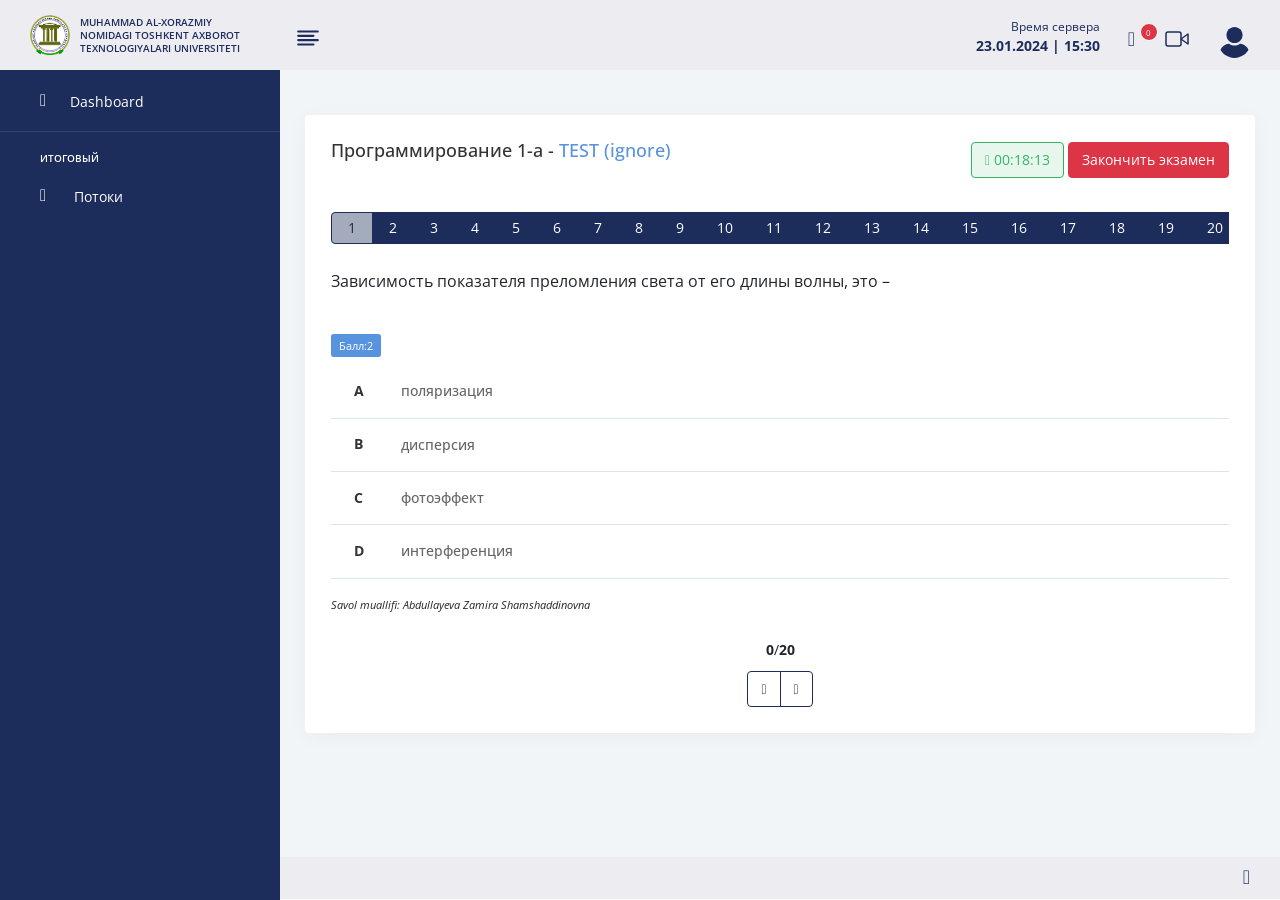
==== commit 3887fc44: "lms_pol_edit" ====
--- a/lms.html
+++ b/lms.html
@@ -327,7 +327,7 @@
                 <div class="tab-content">
                                             <div class="test-table tab-pane fade active in" role="tabpanel" id="tab1">
                             <div class="test-question">
-                                <p>Какой спецификатор используется для ввода символа в функции форматированного ввода scanf()?</p>
+                                <p>Зависимость показателя преломления света от его длины волны, это –</p>
 <p>&nbsp;</p>
                             </div>
                             <div class="label label-info">Балл:2</div>
@@ -337,28 +337,28 @@
                                             <input type="radio" class="test-radio" id="test1-a" name="answers[1]" value="1">
                                             <label for="test1-a">
                                                 <span class="test-variant">a</span>
-                                                <p>%d</p>
+                                                <p>поляризация</p>
                                             </label>
                                         </li>
                                                                             <li>
                                             <input type="radio" class="test-radio" id="test1-b" name="answers[1]" value="2">
                                             <label for="test1-b">
                                                 <span class="test-variant">b</span>
-                                                <p>%c</p>
+                                                <p>дисперсия</p>
                                             </label>
                                         </li>
                                                                             <li>
                                             <input type="radio" class="test-radio" id="test1-c" name="answers[1]" value="3">
                                             <label for="test1-c">
                                                 <span class="test-variant">c</span>
-                                                <p>%f</p>
+                                                <p>фотоэффект</p>
                                             </label>
                                         </li>
                                                                             <li>
                                             <input type="radio" class="test-radio" id="test1-d" name="answers[1]" value="4">
                                             <label for="test1-d">
                                                 <span class="test-variant">d</span>
-                                                <p>%i&nbsp;&nbsp;</p>
+                                                <p>интерференция&nbsp;&nbsp;</p>
                                             </label>
                                         </li>
                                                                     </ul>
@@ -367,7 +367,7 @@
                         </div>
                                             <div class="test-table tab-pane fade" role="tabpanel" id="tab2">
                             <div class="test-question">
-                                <p>Что выйдет на экран после выполнения фрагмента программы?<br> double x=1,y;<br> y=-atan(x) + 8./3 + 2 + atan(1/x) ;<br> printf(".4%f\n",y);</p>
+                                <p>Выберите ответ, правильно дополняющий предложение. Скорость распространения световых волн в вакууме ... .<br> double x=1,y;<br> y=-atan(x) + 8./3 + 2 + atan(1/x) ;<br> printf(".4%f\n",y);</p>
                             </div>
                             <div class="label label-info">Балл:2</div>
                             <div class="test-content  m-t-xs">
@@ -376,28 +376,28 @@
                                             <input type="radio" class="test-radio" id="test2-a" name="answers[2]" value="1">
                                             <label for="test2-a">
                                                 <span class="test-variant">a</span>
-                                                <p>Ошибка при компиляции</p>
+                                                <p>может быть произвольной</p>
                                             </label>
                                         </li>
                                                                             <li>
                                             <input type="radio" class="test-radio" id="test2-b" name="answers[2]" value="2">
                                             <label for="test2-b">
                                                 <span class="test-variant">b</span>
-                                                <p>&nbsp;.44.666667</p>
+                                                <p>зависит от частоты</p>
                                             </label>
                                         </li>
                                                                             <li>
                                             <input type="radio" class="test-radio" id="test2-c" name="answers[2]" value="3">
                                             <label for="test2-c">
                                                 <span class="test-variant">c</span>
-                                                <p>4.666667</p>
+                                                <p>однакова для всех световых волн</p>
                                             </label>
                                         </li>
                                                                             <li>
                                             <input type="radio" class="test-radio" id="test2-d" name="answers[2]" value="4">
                                             <label for="test2-d">
                                                 <span class="test-variant">d</span>
-                                                <p>&nbsp;4.666666</p>
+                                                <p>зависит от энергии</p>
                                             </label>
                                         </li>
                                                                     </ul>
@@ -406,7 +406,7 @@
                         </div>
                                             <div class="test-table tab-pane fade" role="tabpanel" id="tab3">
                             <div class="test-question">
-                                <p>Что выйдет на экран после выполнения фрагмента программы?<br> int k, num=30;<br> k = (num&gt;5 ? (num &lt;=10 ? 100 : 200): 500);<br> printf("%d\n", k);</p>
+                                <p>Переведите в электронвольты энергию 6,4‧10-18 Дж.</p>
                             </div>
                             <div class="label label-info">Балл:2</div>
                             <div class="test-content  m-t-xs">
@@ -415,28 +415,28 @@
                                             <input type="radio" class="test-radio" id="test3-a" name="answers[3]" value="1">
                                             <label for="test3-a">
                                                 <span class="test-variant">a</span>
-                                                <p>100</p>
+                                                <p>40</p>
                                             </label>
                                         </li>
                                                                             <li>
                                             <input type="radio" class="test-radio" id="test3-b" name="answers[3]" value="2">
                                             <label for="test3-b">
                                                 <span class="test-variant">b</span>
-                                                <p>500</p>
+                                                <p>400</p>
                                             </label>
                                         </li>
                                                                             <li>
                                             <input type="radio" class="test-radio" id="test3-c" name="answers[3]" value="3">
                                             <label for="test3-c">
                                                 <span class="test-variant">c</span>
-                                                <p>200</p>
+                                                <p>4</p>
                                             </label>
                                         </li>
                                                                             <li>
                                             <input type="radio" class="test-radio" id="test3-d" name="answers[3]" value="4">
                                             <label for="test3-d">
                                                 <span class="test-variant">d</span>
-                                                <p>30</p>
+                                                <p>0,4</p>
                                             </label>
                                         </li>
                                                                     </ul>
@@ -445,7 +445,7 @@
                         </div>
                                             <div class="test-table tab-pane fade" role="tabpanel" id="tab4">
                             <div class="test-question">
-                                <p>Из скольки операндов состоит опреатор ?:</p>
+                                <p>nОптически активными называются вещества …</p>
                             </div>
                             <div class="label label-info">Балл:2</div>
                             <div class="test-content  m-t-xs">
@@ -454,28 +454,28 @@
                                             <input type="radio" class="test-radio" id="test4-a" name="answers[4]" value="1">
                                             <label for="test4-a">
                                                 <span class="test-variant">a</span>
-                                                <p>такого оператора нет</p>
+                                                <p>способные поглощать один из лучей при двойном лучепреломлении</p>
                                             </label>
                                         </li>
                                                                             <li>
                                             <input type="radio" class="test-radio" id="test4-b" name="answers[4]" value="2">
                                             <label for="test4-b">
                                                 <span class="test-variant">b</span>
-                                                <p>3</p>
+                                                <p>при прохождении через которые естественный свет становится линейно поляризованным</p>
                                             </label>
                                         </li>
                                                                             <li>
                                             <input type="radio" class="test-radio" id="test4-c" name="answers[4]" value="3">
                                             <label for="test4-c">
                                                 <span class="test-variant">c</span>
-                                                <p>2</p>
+                                                <p>способные вращать плоскость поляризации в отсутствии внешних воздействий</p>
                                             </label>
                                         </li>
                                                                             <li>
                                             <input type="radio" class="test-radio" id="test4-d" name="answers[4]" value="4">
                                             <label for="test4-d">
                                                 <span class="test-variant">d</span>
-                                                <p>1</p>
+                                                <p>способные вращать плоскость поляризации под действием магнитного поля</p>
                                             </label>
                                         </li>
                                                                     </ul>
@@ -484,8 +484,7 @@
                         </div>
                                             <div class="test-table tab-pane fade" role="tabpanel" id="tab5">
                             <div class="test-question">
-                                <p>Что выйдет на экран после выполнения фрагмента программы?</p>
-<p>setlocale(0,"");<br> int k=-10; <br> if (k&lt;0) cout&lt;&lt;"k-отрицательное число\n";<br> if (k=0) cout&lt;&lt;"k-равно нулю\n";<br> else cout&lt;&lt;"k-положительное число\n";</p>
+                                <p>Найти  массу  (кг) фотона, если соответствующая ему длина волны  λ : 6,63 пм? (h=6,63∙10-34 Дж∙с ; c=3‧108 м/с)</p>
                             </div>
                             <div class="label label-info">Балл:2</div>
                             <div class="test-content  m-t-xs">
@@ -494,28 +493,28 @@
                                             <input type="radio" class="test-radio" id="test5-a" name="answers[5]" value="1">
                                             <label for="test5-a">
                                                 <span class="test-variant">a</span>
-                                                <p>k-положительное число</p>
+                                                <p> 0,33‧10-30\о</p>
                                             </label>
                                         </li>
                                                                             <li>
                                             <input type="radio" class="test-radio" id="test5-b" name="answers[5]" value="2">
                                             <label for="test5-b">
                                                 <span class="test-variant">b</span>
-                                                <p>k-равно нулю</p>
+                                                <p>3‧10-30</p>
                                             </label>
                                         </li>
                                                                             <li>
                                             <input type="radio" class="test-radio" id="test5-c" name="answers[5]" value="3">
                                             <label for="test5-c">
                                                 <span class="test-variant">c</span>
-                                                <p>k-отрицательное число<br> k-положительное число</p>
+                                                <p>9‧10-30</p>
                                             </label>
                                         </li>
                                                                             <li>
                                             <input type="radio" class="test-radio" id="test5-d" name="answers[5]" value="4">
                                             <label for="test5-d">
                                                 <span class="test-variant">d</span>
-                                                <p>k-отрицательное число</p>
+                                                <p>n10-29</p>
                                             </label>
                                         </li>
                                                                     </ul>
@@ -524,7 +523,7 @@
                         </div>
                                             <div class="test-table tab-pane fade" role="tabpanel" id="tab6">
                             <div class="test-question">
-                                <p>Укажитe правильный вариант строки для циклических опeраторов используемых на языкe C++ .</p>
+                                <p>Расстояние между двумя щелями в опыте Юнга равно 1 мм, расстояние от щелей до экрана 3 м; расстояние между максимумами яркости двух соседних интерференционных полос 2,1 мм. Определить длину волны источника монохроматического света.</p>
                             </div>
                             <div class="label label-info">Балл:2</div>
                             <div class="test-content  m-t-xs">
@@ -533,28 +532,28 @@
                                             <input type="radio" class="test-radio" id="test6-a" name="answers[6]" value="1">
                                             <label for="test6-a">
                                                 <span class="test-variant">a</span>
-                                                <p>while, NULL, type</p>
+                                                <p>0,5 мкм</p>
                                             </label>
                                         </li>
                                                                             <li>
                                             <input type="radio" class="test-radio" id="test6-b" name="answers[6]" value="2">
                                             <label for="test6-b">
                                                 <span class="test-variant">b</span>
-                                                <p>for, while, do while</p>
+                                                <p>0,3 мкм</p>
                                             </label>
                                         </li>
                                                                             <li>
                                             <input type="radio" class="test-radio" id="test6-c" name="answers[6]" value="3">
                                             <label for="test6-c">
                                                 <span class="test-variant">c</span>
-                                                <p>cin, gets, char</p>
+                                                <p>0,4 мкм</p>
                                             </label>
                                         </li>
                                                                             <li>
                                             <input type="radio" class="test-radio" id="test6-d" name="answers[6]" value="4">
                                             <label for="test6-d">
                                                 <span class="test-variant">d</span>
-                                                <p>cout, getch, return</p>
+                                                <p>0,7 мкм</p>
                                             </label>
                                         </li>
                                                                     </ul>
@@ -563,16 +562,7 @@
                         </div>
                                             <div class="test-table tab-pane fade" role="tabpanel" id="tab7">
                             <div class="test-question">
-                                <p>Определить, что нужно написать в 
-разделе step тела цикла, чтобы следующая программа выводила числа, 
-кратные числу 3 в диапазоне от 1 до n.</p>
-<p>&nbsp;<strong>int</strong> main(){</p>
-<p>&nbsp;&nbsp; <strong>int</strong> n;</p>
-<p>&nbsp;&nbsp; cin &gt;&gt; n;</p>
-<p>&nbsp;&nbsp; <strong>for</strong>(<strong>int</strong> i = 3; i &lt;= n; step)</p>
-<p>&nbsp;&nbsp;&nbsp;&nbsp;&nbsp;&nbsp; cout &lt;&lt; i &lt;&lt; ' ';</p>
-<p>&nbsp;&nbsp; <strong>return</strong> 0;</p>
-<p>}</p>
+                                <p>nЗа время t: 8 сут распалось k=0,75 начального количества ядер радиоактивного изотопа. Определить период полураспада T1/2 (сут).</p>
                             </div>
                             <div class="label label-info">Балл:2</div>
                             <div class="test-content  m-t-xs">
@@ -581,28 +571,28 @@
                                             <input type="radio" class="test-radio" id="test7-a" name="answers[7]" value="1">
                                             <label for="test7-a">
                                                 <span class="test-variant">a</span>
-                                                <p>i *= 3</p>
+                                                <p>4</p>
                                             </label>
                                         </li>
                                                                             <li>
                                             <input type="radio" class="test-radio" id="test7-b" name="answers[7]" value="2">
                                             <label for="test7-b">
                                                 <span class="test-variant">b</span>
-                                                <p>i+=2</p>
+                                                <p>8</p>
                                             </label>
                                         </li>
                                                                             <li>
                                             <input type="radio" class="test-radio" id="test7-c" name="answers[7]" value="3">
                                             <label for="test7-c">
                                                 <span class="test-variant">c</span>
-                                                <p>i += 3</p>
+                                                <p>6</p>
                                             </label>
                                         </li>
                                                                             <li>
                                             <input type="radio" class="test-radio" id="test7-d" name="answers[7]" value="4">
                                             <label for="test7-d">
                                                 <span class="test-variant">d</span>
-                                                <p>i++</p>
+                                                <p>2</p>
                                             </label>
                                         </li>
                                                                     </ul>
@@ -611,7 +601,7 @@
                         </div>
                                             <div class="test-table tab-pane fade" role="tabpanel" id="tab8">
                             <div class="test-question">
-                                <p>При передаче параметров по ссылке в заголовке функции имени параметра предшествует символ</p>
+                                <p>nОпределить работу выхода (Дж) электронов из металла, если красная граница фотоэффекта λ0 : 6,62 нм. (h=6,62∙10-34 Дж∙с ; c=3‧108м/с)</p>
                             </div>
                             <div class="label label-info">Балл:2</div>
                             <div class="test-content  m-t-xs">
@@ -620,28 +610,28 @@
                                             <input type="radio" class="test-radio" id="test8-a" name="answers[8]" value="1">
                                             <label for="test8-a">
                                                 <span class="test-variant">a</span>
-                                                <p>&amp;</p>
+                                                <p>3‧10</p>
                                             </label>
                                         </li>
                                                                             <li>
                                             <input type="radio" class="test-radio" id="test8-b" name="answers[8]" value="2">
                                             <label for="test8-b">
                                                 <span class="test-variant">b</span>
-                                                <p>*</p>
+                                                <p>2‧10-19</p>
                                             </label>
                                         </li>
                                                                             <li>
                                             <input type="radio" class="test-radio" id="test8-c" name="answers[8]" value="3">
                                             <label for="test8-c">
                                                 <span class="test-variant">c</span>
-                                                <p>~</p>
+                                                <p>331‧10-19</p>
                                             </label>
                                         </li>
                                                                             <li>
                                             <input type="radio" class="test-radio" id="test8-d" name="answers[8]" value="4">
                                             <label for="test8-d">
                                                 <span class="test-variant">d</span>
-                                                <p>#</p>
+                                                <p>6,62‧10-19</p>
                                             </label>
                                         </li>
                                                                     </ul>
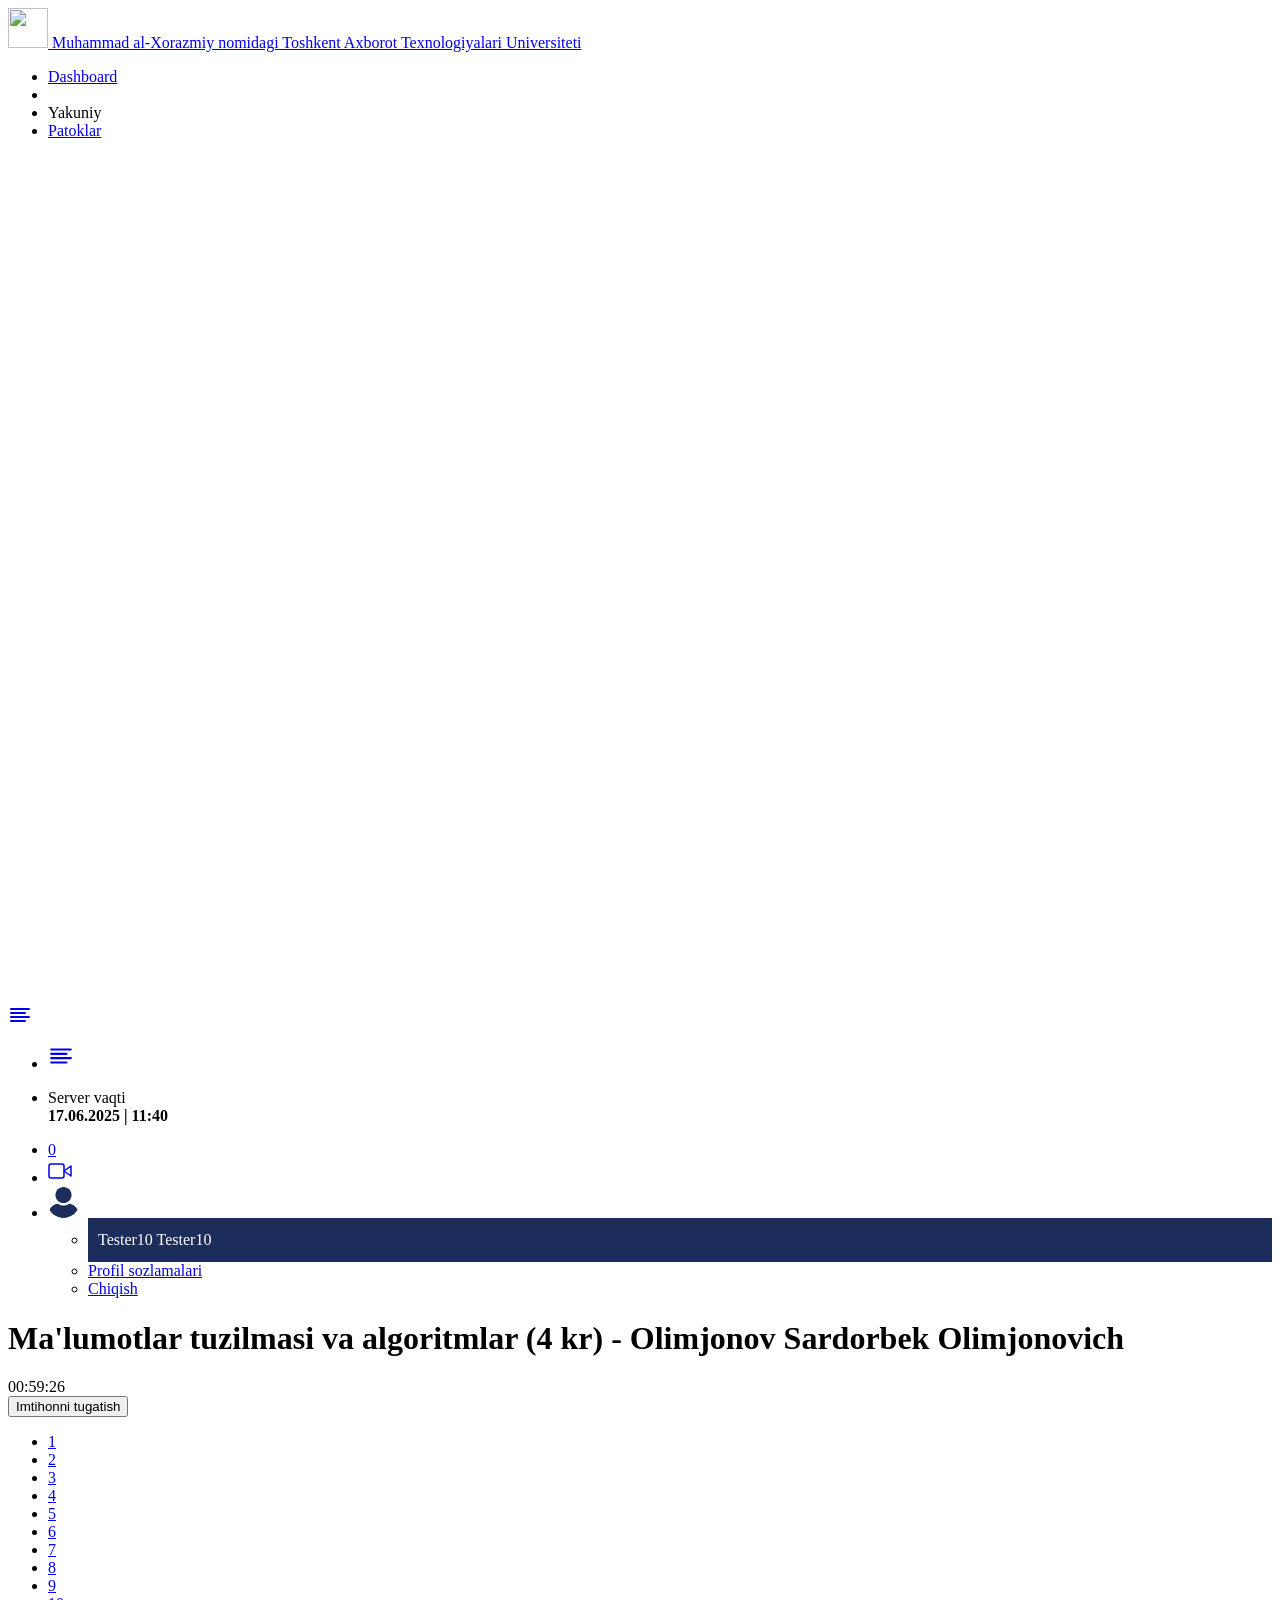
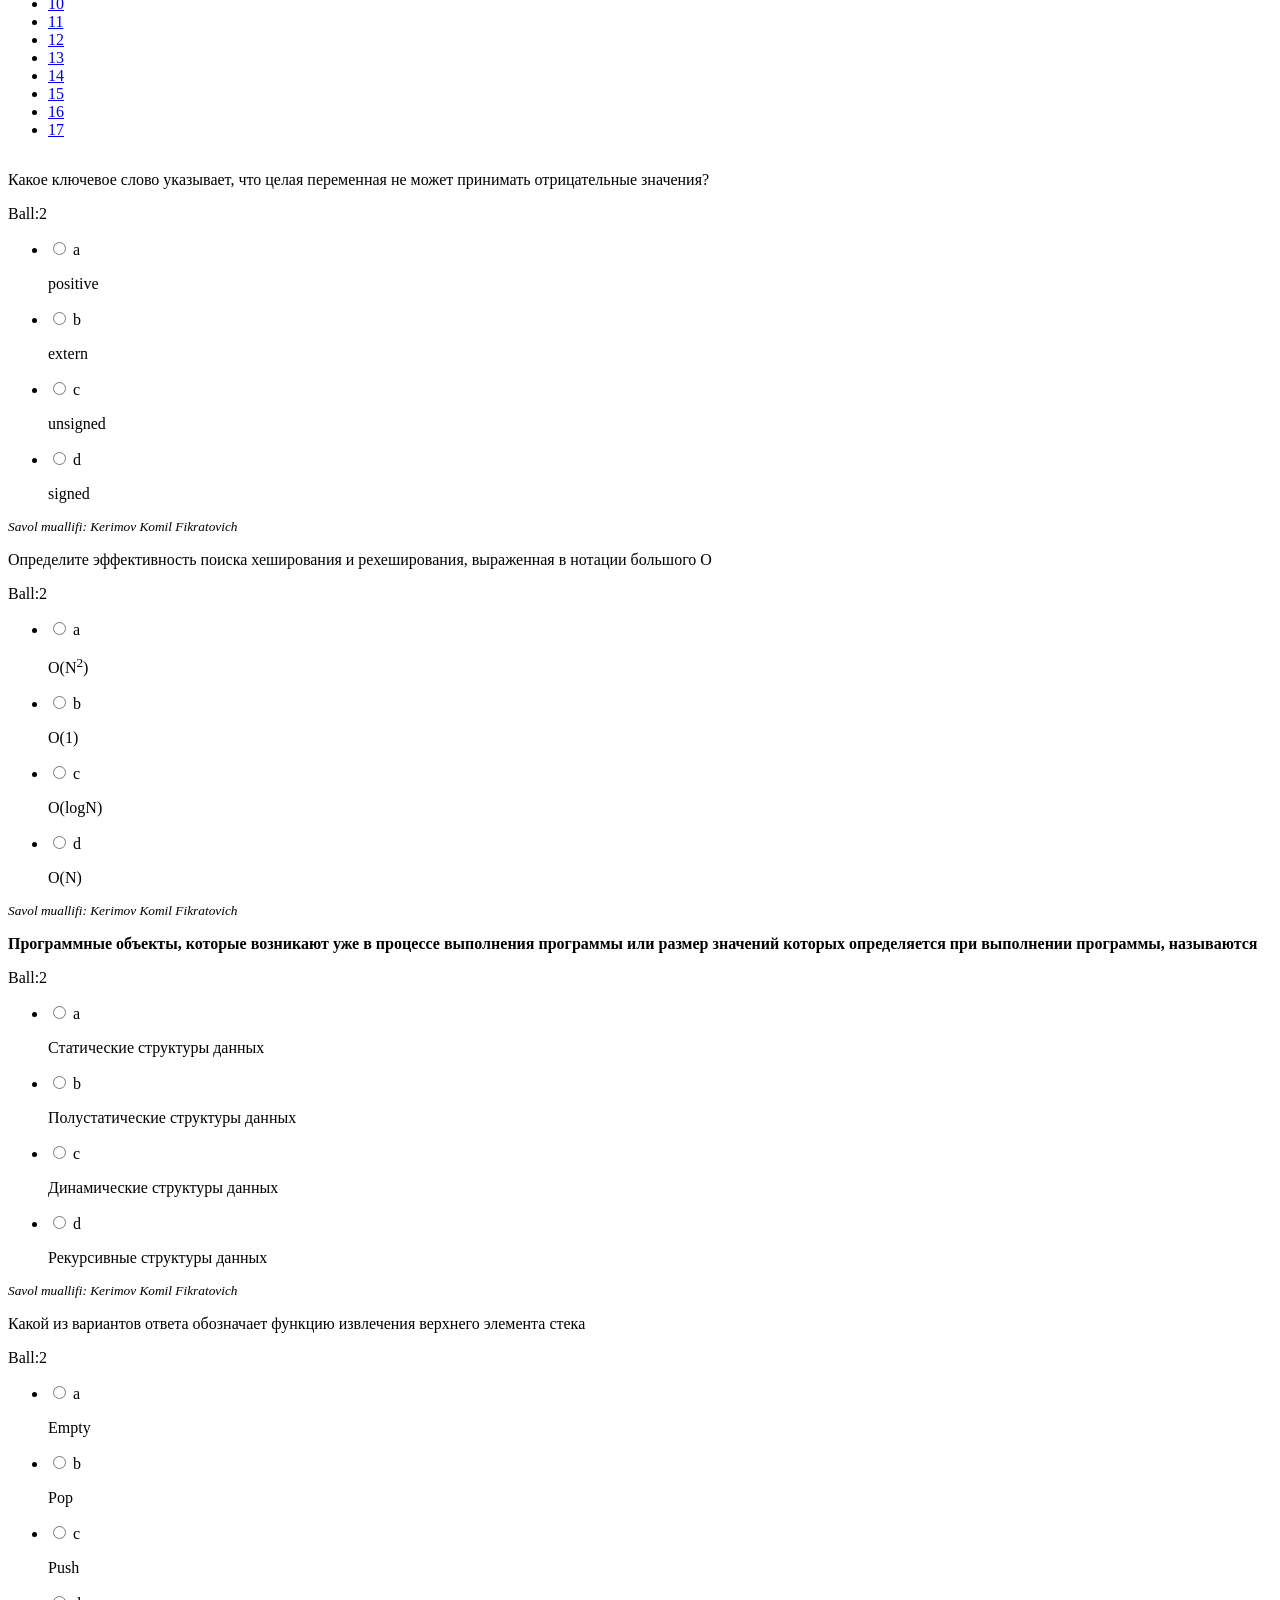
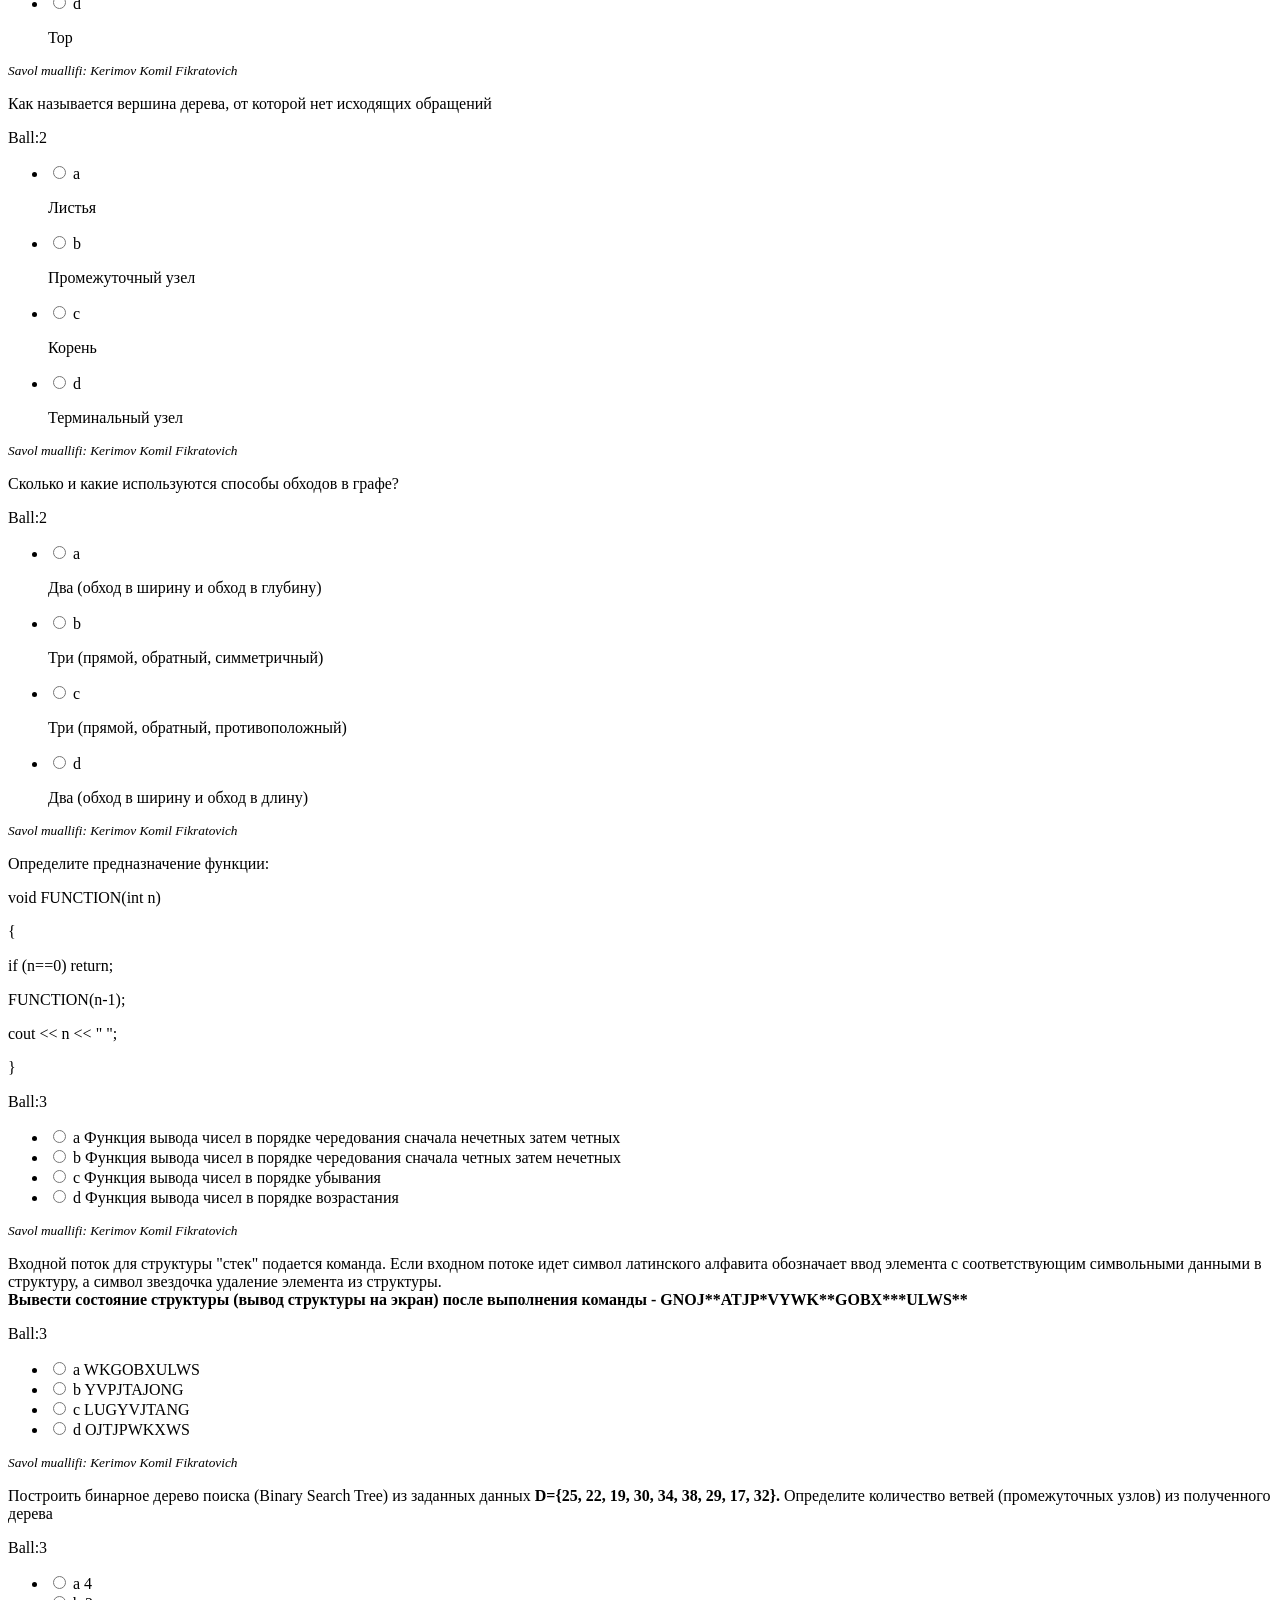
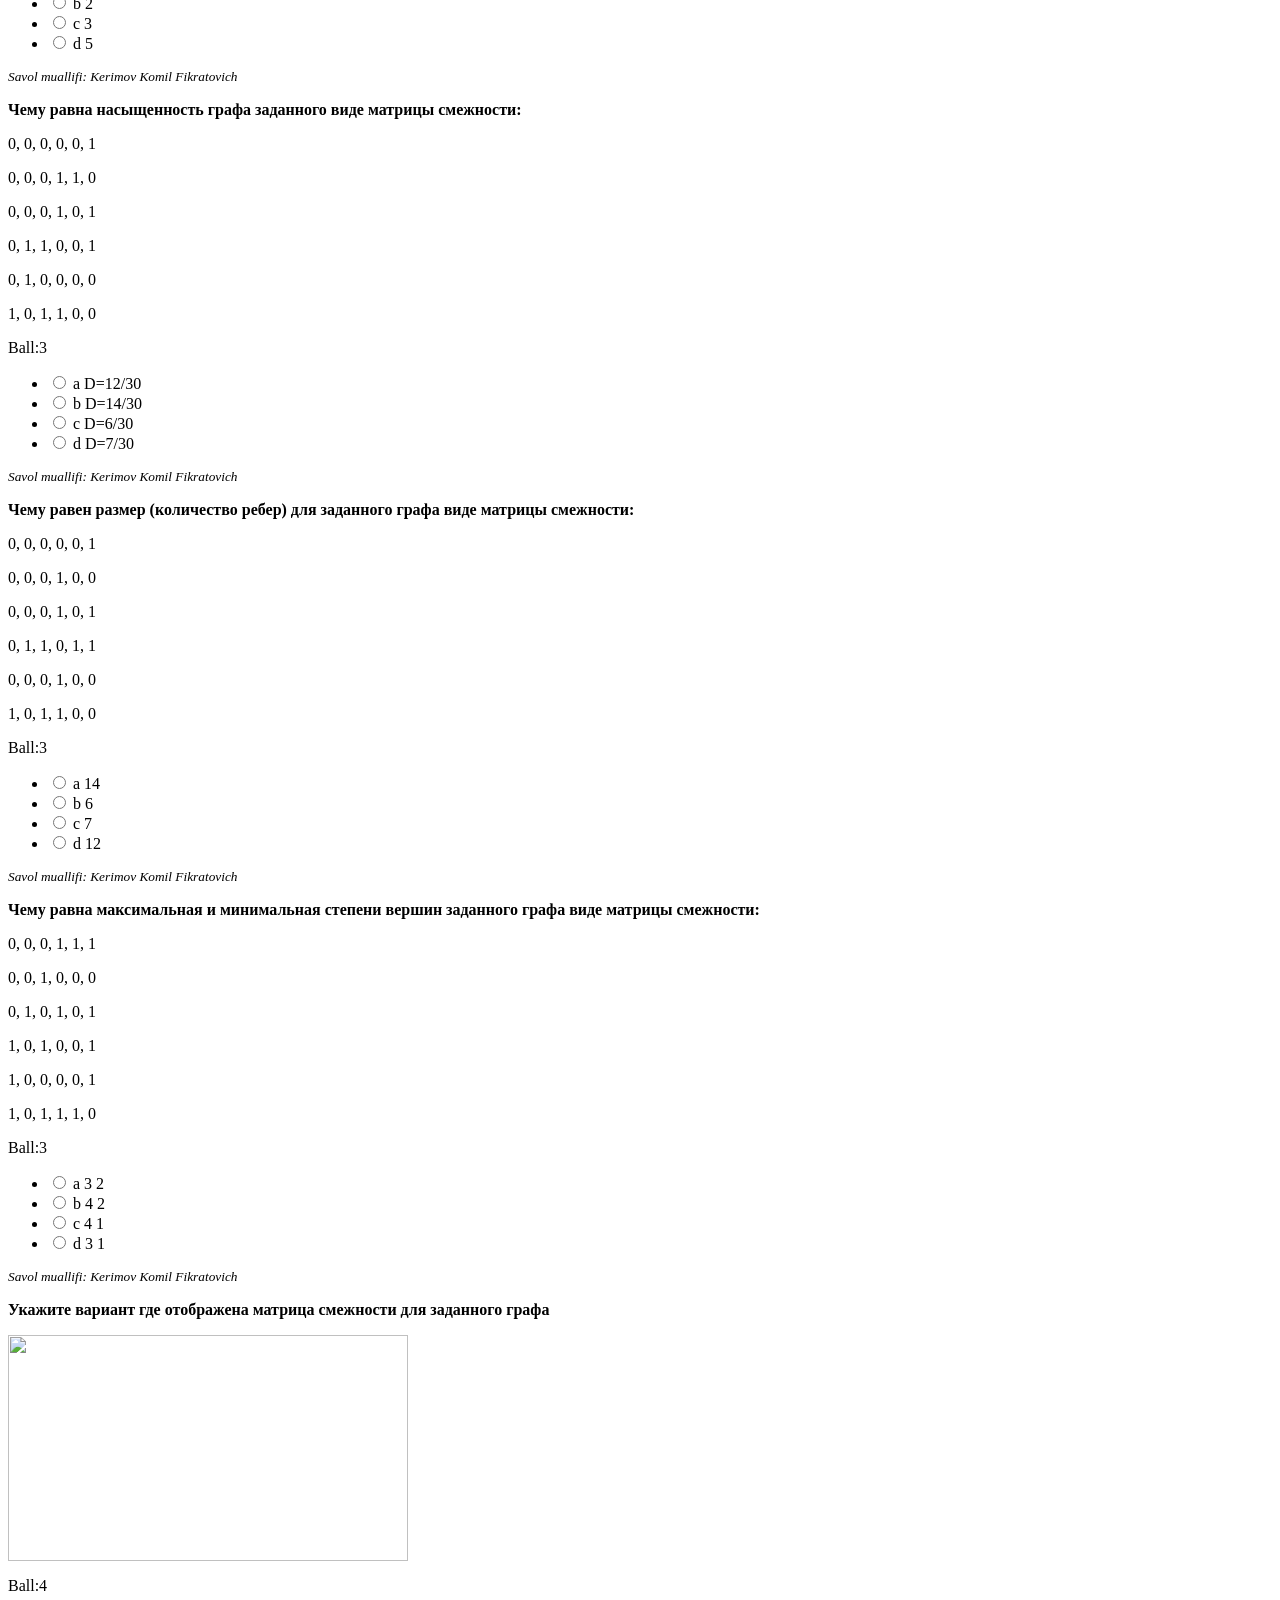
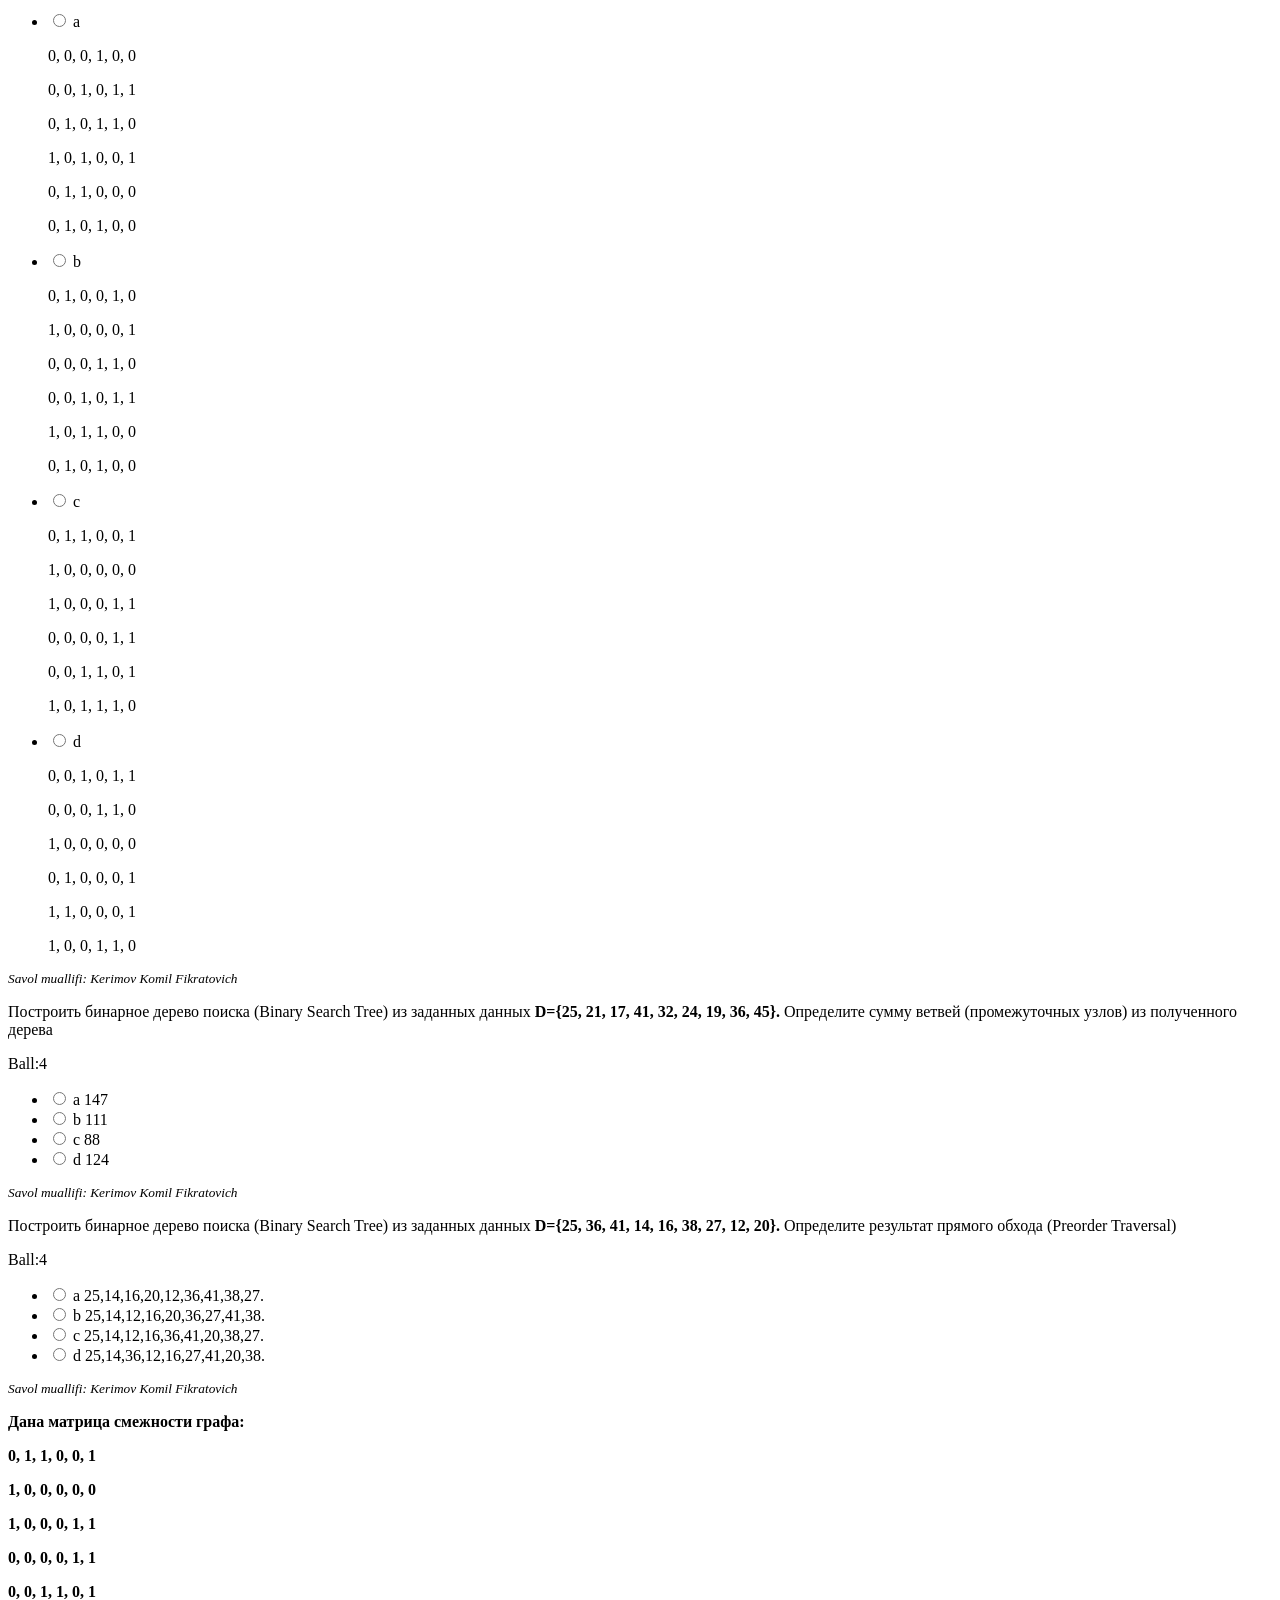
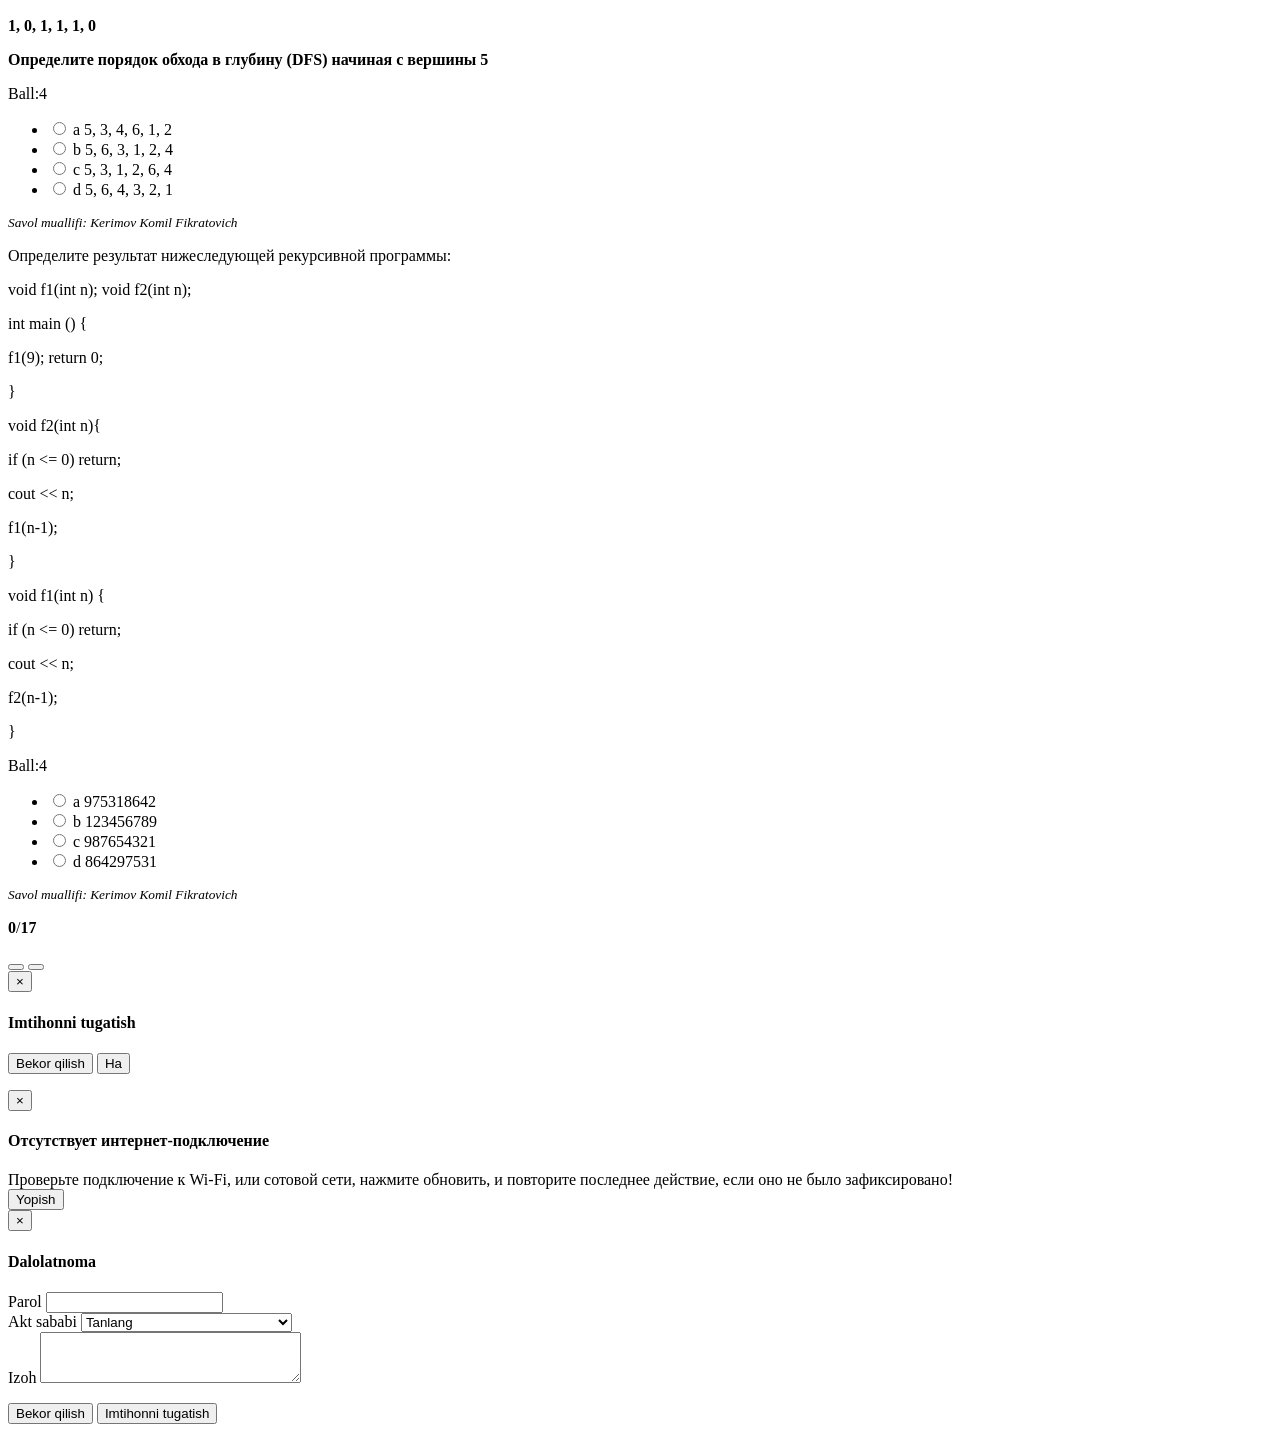
==== commit 046587a9: "changes" ====
--- a/lms.html
+++ b/lms.html
@@ -1,26 +1,37 @@
-<!DOCTYPE html>
-<!-- saved from url=(0028)https://darlingx.com/fk/lms/ -->
-<html lang="en"><head><meta http-equiv="Content-Type" content="text/html; charset=UTF-8">
-        
+<html lang="uzl"><head>
+        <meta http-equiv="Content-Type" content="text/html; charset=utf-8">
         <meta http-equiv="X-UA-Compatible" content="IE=edge">
         <meta name="viewport" content="width=device-width, initial-scale=1">
         <meta name="description" content="LMS">
         <meta name="keywords" content="admin,TUIT">
         <meta name="author" content="stacks">
+        <meta name="csrf-token" content="nU2KFq2sLyRKtouLZuXXjaO8RkRe2VL6JUdWyJFu">
         <!-- The above 6 meta tags *must* come first in the head; any other head content must come *after* these tags -->    
         <!-- Title -->
         <title>LMS</title>
         <!-- Styles -->
-
-        <link href="./LMS_files/bootstrap.min.css" rel="stylesheet">
-        <link href="./LMS_files/font-awesome.min.css" rel="stylesheet">
-        <link href="./LMS_files/style_002.css" rel="stylesheet">
         
-        <link href="./LMS_files/switchery.min.css" rel="stylesheet">
-        <link href="./LMS_files/datepicker3.css" rel="stylesheet">
-        <link href="./LMS_files/datepicker.css" rel="stylesheet">
-        <link rel="stylesheet" href="./LMS_files/select2.min.css">
-        <link rel="stylesheet" href="./LMS_files/metisMenu.min.css">
+
+        <link rel="shortcut icon" href="https://lms.tuit.uz/assets/images/favicon.ico" type="image/x-icon">
+        <link rel="apple-touch-icon" href="/apple-touch-icon.png">
+        <link rel="apple-touch-icon" sizes="57x57" href="https://lms.tuit.uz/assets/images/apple-touch-icon-57x57.png">
+        <link rel="apple-touch-icon" sizes="72x72" href="https://lms.tuit.uz/assets/images/apple-touch-icon-72x72.png">
+        <link rel="apple-touch-icon" sizes="76x76" href="https://lms.tuit.uz/assets/images/apple-touch-icon-76x76.png">
+        <link rel="apple-touch-icon" sizes="114x114" href="https://lms.tuit.uz/assets/images/apple-touch-icon-114x114.png">
+        <link rel="apple-touch-icon" sizes="120x120" href="https://lms.tuit.uz/assets/images/apple-touch-icon-120x120.png">
+        <link rel="apple-touch-icon" sizes="144x144" href="https://lms.tuit.uz/assets/images/apple-touch-icon-144x144.png">
+        <link rel="apple-touch-icon" sizes="152x152" href="https://lms.tuit.uz/assets/images/apple-touch-icon-152x152.png">
+        <link rel="apple-touch-icon" sizes="180x180" href="https://lms.tuit.uz/assets/images/apple-touch-icon-180x180.png">
+
+        <link href="https://lms.tuit.uz/assets/plugins/bootstrap/css/bootstrap.min.css" rel="stylesheet">
+        <link href="https://lms.tuit.uz/assets/plugins/font-awesome/css/font-awesome.min.css" rel="stylesheet">
+        <link href="https://lms.tuit.uz/assets/plugins/icomoon/style.css" rel="stylesheet">
+        
+        <link href="https://lms.tuit.uz/assets/plugins/switchery/switchery.min.css" rel="stylesheet">
+        <link href="https://lms.tuit.uz/assets/plugins/bootstrap-datepicker/css/datepicker3.css" rel="stylesheet">
+        <link href="https://lms.tuit.uz/assets/plugins/bootstrap-datepicker/css/datepicker.css" rel="stylesheet">
+        <link rel="stylesheet" href="https://lms.tuit.uz/assets/css/select2.min.css">
+        <link rel="stylesheet" href="https://lms.tuit.uz/assets/css/metisMenu.min.css">
     
             <style>
         .over-x {
@@ -86,11 +97,11 @@
     </style>
 
         <!-- Theme Styles -->
-        <link href="./LMS_files/space.css" rel="stylesheet">
-        <link href="./LMS_files/custom.css" rel="stylesheet">
-        <link href="./LMS_files/fonts.css" rel="stylesheet">
-        <link href="./LMS_files/toastify.min.css" rel="stylesheet" type="text/css">
-        <link href="./LMS_files/style.css" rel="stylesheet">
+        <link href="https://lms.tuit.uz/assets/css/space.css?v=1.4" rel="stylesheet">
+        <link href="https://lms.tuit.uz/assets/css/custom.css?v=1.2" rel="stylesheet">
+        <link href="https://lms.tuit.uz/assets/css/fonts.css" rel="stylesheet">
+        <link href="https://lms.tuit.uz/assets/css/toastify.min.css?v=1.0" rel="stylesheet" type="text/css">
+        <link href="https://lms.tuit.uz/assets/css/style.css?v=1.9" rel="stylesheet">
 
         <!-- HTML5 shim and Respond.js for IE8 support of HTML5 elements and media queries -->
         <!-- WARNING: Respond.js doesn't work if you view the page via file:// -->
@@ -98,21 +109,23 @@
         <script src="https://oss.maxcdn.com/html5shiv/3.7.3/html5shiv.min.js"></script>
         <script src="https://oss.maxcdn.com/respond/1.4.2/respond.min.js"></script>
         <![endif]-->
-</head>
+        <style>
+        @media (max-width: 768px) { .server-time-t4562h {width: 140px!important; font-size:11px!important; margin-top: -8px!important;} }</style>
+    </head>
     <body class="page-sidebar-fixed page-header-fixed">        
         <!-- Page Container -->
         <div class="page-container">          
             <!-- Page Sidebar -->
             <div class="page-sidebar">              
-                <a class="logo-box" href="https://lms.tuit.uz/">
+                <a class="logo-box" href="/">
                     <div>
-                        <img src="./LMS_files/logo-md.png" alt="" height="40">
+                        <img src="https://lms.tuit.uz/assets/images/logo-md.png" alt="" height="40">
                         <span>Muhammad al-Xorazmiy nomidagi Toshkent Axborot Texnologiyalari Universiteti</span>
                     </div>
                     <i class="icon-radio_button_checked" id="fixed-sidebar-toggle-button"></i>
                     <i class="icon-close" id="sidebar-toggle-button-close"></i>
                 </a>
-                <div class="slimScrollDiv" style="position: relative; overflow: hidden; width: auto; height: 625.2px;"><div class="page-sidebar-inner" style="overflow: hidden; width: auto; height: 625.2px;">
+                <div class="slimScrollDiv" style="position: relative; overflow: hidden; width: auto; height: 951.111px;"><div class="page-sidebar-inner" style="overflow: hidden; width: auto; height: 951.111px;">
                     <div class="page-sidebar-menu" id="sidebar-menu">
                         <ul class="accordion-menu metismenu" id="side-menu"> 
                         <li>
@@ -121,41 +134,20 @@
                             </a>
                         </li>
                         
-                                                                        
-                                                                        
-                                                                        
-                                                                        
-                                                                        
-                                                                        
-                                                                        
-                                                                        
-                                                                        
-                                                                        
-                                                                        
-                                                                        
-                                                                        
-                                                                        
-                                                                        
-                                                                        
-                                                                        
-                                                                        
-                                                                        
-            <li class="menu-divider"></li>
+                                                                                                                                                                                                                                                                                                                                                                                                                                                                                                                                                                                                                                                                                                                                                                                                                                                                                                                                                                                                                                                                                                                                                                                                                                                                                                                                                                                                                                    <li class="menu-divider"></li>
 <li>
-    <div class="page-sidebar__title">Итоговый</div>
+    <div class="page-sidebar__title">Yakuniy</div>
 </li>
 <li>
     <a href="https://lms.tuit.uz/tester/students">
         <i class="menu-icon fa fa-list"></i>
-        <span>Потоки</span>
+        <span>Patoklar</span>
     </a>
 </li>
-                                                                        
-                                                                        
-                      
+                                                                                                                                                                      
                         </ul>
                     </div>
-                </div><div class="slimScrollBar" style="background: rgb(204, 204, 204); width: 5px; position: absolute; top: -40.2px; opacity: 0.2; display: none; border-radius: 0px; z-index: 99; right: 0px; height: 625.4px;"></div><div class="slimScrollRail" style="width: 5px; height: 100%; position: absolute; top: 0px; display: none; border-radius: 0px; background: rgb(51, 51, 51); opacity: 0.2; z-index: 90; right: 0px;"></div></div>
+                </div><div class="slimScrollBar" style="background: rgb(204, 204, 204); width: 5px; position: absolute; top: -0.110855px; opacity: 0.2; display: none; border-radius: 0px; z-index: 99; right: 0px; height: 951.222px;"></div><div class="slimScrollRail" style="width: 5px; height: 100%; position: absolute; top: 0px; display: none; border-radius: 0px; background: rgb(51, 51, 51); opacity: 0.2; z-index: 90; right: 0px;"></div></div>
             </div><!-- /Page Sidebar -->
             
             <!-- Page Content -->
@@ -168,7 +160,7 @@
                             <div class="navbar-header">
                                 <div class="logo-sm">
                                     <a href="javascript:void(0)" id="sidebar-toggle-button"><svg xmlns="http://www.w3.org/2000/svg" width="24" height="24" viewBox="0 0 24 24" fill="none" stroke="currentColor" stroke-width="2" stroke-linecap="round" stroke-linejoin="round" class="feather feather-align-left"><line x1="17" y1="10" x2="3" y2="10"></line><line x1="21" y1="6" x2="3" y2="6"></line><line x1="21" y1="14" x2="3" y2="14"></line><line x1="17" y1="18" x2="3" y2="18"></line></svg></a>
-                                    <a class="logo-box" href="https://lms.tuit.uz/">
+                                    <a class="logo-box" href="https://lms.tuit.uz">
                                         <span></span>
                                     </a>
                                 </div>
@@ -181,8 +173,8 @@
                                 <ul class="nav navbar-nav navbar-right">
                                     <li class="dropdown">
                                         <p href="#" class="text-right text-blue server-time">
-                                            <span>Время сервера</span><br>
-                                           <strong>23.01.2024 |  15:30</strong>
+                                            <span>Server vaqti</span><br>
+                                           <strong>17.06.2025 |  11:40</strong>
                                         </p>
                                     </li>									
                                     
@@ -196,8 +188,9 @@
 										<svg xmlns="http://www.w3.org/2000/svg" width="24" height="24" viewBox="0 0 24 24" fill="none" stroke="currentColor" stroke-width="1.5" stroke-linecap="round" stroke-linejoin="round" class="feather feather-video"><polygon points="23 7 16 12 23 17 23 7"></polygon><rect x="1" y="5" width="15" height="14" rx="2" ry="2"></rect></svg>
 									</a></li>
                                     <li class="dropdown">
-                                        <a href="javascript:void(0)" class="dropdown-toggle dropdown-float" data-toggle="dropdown" role="button" aria-haspopup="true" aria-expanded="false">                                          
-                                          <svg xmlns="http://www.w3.org/2000/svg" xlink="http://www.w3.org/1999/xlink" xmlns:svgjs="http://svgjs.com/svgjs" version="1.1" width="31" height="31" x="0" y="0" viewBox="0 0 460.8 460.8" style="enable-background:new 0 0 512 512" xml:space="preserve" class=""><g>
+                                        <a href="javascript:void(0)" class="dropdown-toggle dropdown-float" data-toggle="dropdown" role="button" aria-haspopup="true" aria-expanded="false">  
+                                                                                        
+                                          <svg xmlns="http://www.w3.org/2000/svg" xmlns:xlink="http://www.w3.org/1999/xlink" xmlns:svgjs="http://svgjs.com/svgjs" version="1.1" width="31" height="31" x="0" y="0" viewBox="0 0 460.8 460.8" style="enable-background:new 0 0 512 512" xml:space="preserve" class=""><g>
                                             <g xmlns="http://www.w3.org/2000/svg">
                                                 <g>
                                                     <path d="M230.432,0c-65.829,0-119.641,53.812-119.641,119.641s53.812,119.641,119.641,119.641s119.641-53.812,119.641-119.641    S296.261,0,230.432,0z" fill="#1d2d5b" data-original="#000000" style="" class=""></path>
@@ -209,16 +202,16 @@
                                                 </g>
                                             </g>
                                            </g></svg>
-                                        </a>
+                                                                                   </a>
                                         <ul class="dropdown-menu dropdown-content">
                                             <li>
                                                 <div style="padding:13px 10px; background-color: rgba(29,45,91); color: #fff">
-                                                    Tester5 Tester5
+                                                    Tester10 Tester10
                                                 </div>
                                             </li>
-                                            <li><a href="https://lms.tuit.uz/profile/password"><i class="fa fa-cog"></i>Настройки профиля</a></li>
-                                            <li><a href="https://lms.tuit.uz/logout" onclick="event.preventDefault(); document.getElementById(&#39;logout-form&#39;).submit();"><i class="fa fa-sign-out"></i>Выйти</a></li>
-                                            <form id="logout-form" method="POST" style="display: none;"><input type="hidden" name="_token"></form>
+                                            <li><a href="https://lms.tuit.uz/profile/password"><i class="fa fa-cog"></i>Profil sozlamalari</a></li>
+                                            <li><a href="https://lms.tuit.uz/logout" onclick="event.preventDefault(); document.getElementById('logout-form').submit();"><i class="fa fa-sign-out"></i>Chiqish</a></li>
+                                            <form id="logout-form" action="https://lms.tuit.uz/logout" method="POST" style="display: none;"><input type="hidden" name="_token" value="nU2KFq2sLyRKtouLZuXXjaO8RkRe2VL6JUdWyJFu" readonly="readonly"></form>
                                                                                     </ul>
                                     </li>                            
                                 </ul>
@@ -242,879 +235,747 @@
                 </div>
             </div>
         </div>
-        <form method="POST" accept-charset="UTF-8" id="finalTestForm"><input name="_token" type="hidden">
+        <form method="POST" action="https://lms.tuit.uz/tester/test" accept-charset="UTF-8" id="finalTestForm"><input name="_token" type="hidden" value="nU2KFq2sLyRKtouLZuXXjaO8RkRe2VL6JUdWyJFu" readonly="readonly">
         <div class="panel">
             <div class="row m-b-sm">
                 <div class="col-xs-6">
                     <h1 class="breadcrumb-header mt-0">
-                        Программирование 1-а - <span class="text-info">TEST (ignore)</span>
+                        Ma'lumotlar tuzilmasi va algoritmlar (4 kr) - <span class="text-info">Olimjonov Sardorbek Olimjonovich</span>
                         
                     </h1>
                 </div>
                 <div class="col-xs-6 text-right">
                     <div class="alert alert-success alert-change">
-                        <i class="fa fa-clock-o"></i> <span id="timer">00:18:13</span>
+                        <i class="fa fa-clock-o"></i> <span id="timer">00:59:26</span>
                     </div>
-                    <button type="button" class="btn btn-danger" data-toggle="modal" data-target="#finishTestModal">Закончить экзамен</button>
+                    <button type="button" class="btn btn-danger" data-toggle="modal" data-target="#finishTestModal">Imtihonni tugatish</button>
                     
                 </div>
             </div>
             <div class="tabpanel">
                 <div class="over-x">
                     <ul class="btn-group d-flex test-nav" role="tablist" aria-label="First group">
-                                                    <li role="presentation" class="btn p-0 btn-primary active">
-                                <a href="#tab1" role="tab" data-toggle="tab" aria-expanded="true">1</a>
-                            </li>
-                                                    <li role="presentation" class="btn p-0 btn-primary">
-                                <a href="#tab2" role="tab" data-toggle="tab" aria-expanded="false">2</a>
-                            </li>
-                                                    <li role="presentation" class="btn p-0 btn-primary">
-                                <a href="#tab3" role="tab" data-toggle="tab" aria-expanded="false">3</a>
-                            </li>
-                                                    <li role="presentation" class="btn p-0 btn-primary">
-                                <a href="https://darlingx.com/fk/lms/#tab4" role="tab" data-toggle="tab" aria-expanded="false">4</a>
-                            </li>
-                                                    <li role="presentation" class="btn p-0 btn-primary">
-                                <a href="https://darlingx.com/fk/lms/#tab5" role="tab" data-toggle="tab" aria-expanded="false">5</a>
-                            </li>
-                                                    <li role="presentation" class="btn p-0 btn-primary">
-                                <a href="https://darlingx.com/fk/lms/#tab6" role="tab" data-toggle="tab" aria-expanded="false">6</a>
-                            </li>
-                                                    <li role="presentation" class="btn p-0 btn-primary">
-                                <a href="https://darlingx.com/fk/lms/#tab7" role="tab" data-toggle="tab" aria-expanded="false">7</a>
-                            </li>
-                                                    <li role="presentation" class="btn p-0 btn-primary">
-                                <a href="https://darlingx.com/fk/lms/#tab8" role="tab" data-toggle="tab" aria-expanded="false">8</a>
-                            </li>
-                                                    <li role="presentation" class="btn p-0 btn-primary">
-                                <a href="https://darlingx.com/fk/lms/#tab9" role="tab" data-toggle="tab" aria-expanded="false">9</a>
-                            </li>
-                                                    <li role="presentation" class="btn p-0 btn-primary">
-                                <a href="https://darlingx.com/fk/lms/#tab10" role="tab" data-toggle="tab" aria-expanded="false">10</a>
-                            </li>
-                                                    <li role="presentation" class="btn p-0 btn-primary">
-                                <a href="https://darlingx.com/fk/lms/#tab11" role="tab" data-toggle="tab" aria-expanded="false">11</a>
-                            </li>
-                                                    <li role="presentation" class="btn p-0 btn-primary">
-                                <a href="https://darlingx.com/fk/lms/#tab12" role="tab" data-toggle="tab" aria-expanded="false">12</a>
-                            </li>
-                                                    <li role="presentation" class="btn p-0 btn-primary">
-                                <a href="https://darlingx.com/fk/lms/#tab13" role="tab" data-toggle="tab" aria-expanded="false">13</a>
-                            </li>
-                                                    <li role="presentation" class="btn p-0 btn-primary">
-                                <a href="https://darlingx.com/fk/lms/#tab14" role="tab" data-toggle="tab" aria-expanded="false">14</a>
-                            </li>
-                                                    <li role="presentation" class="btn p-0 btn-primary">
-                                <a href="https://darlingx.com/fk/lms/#tab15" role="tab" data-toggle="tab" aria-expanded="false">15</a>
-                            </li>
-                                                    <li role="presentation" class="btn p-0 btn-primary">
-                                <a href="https://darlingx.com/fk/lms/#tab16" role="tab" data-toggle="tab" aria-expanded="false">16</a>
-                            </li>
-                                                    <li role="presentation" class="btn p-0 btn-primary">
-                                <a href="https://darlingx.com/fk/lms/#tab17" role="tab" data-toggle="tab" aria-expanded="false">17</a>
-                            </li>
-                                                    <li role="presentation" class="btn p-0 btn-primary">
-                                <a href="https://darlingx.com/fk/lms/#tab18" role="tab" data-toggle="tab" aria-expanded="false">18</a>
-                            </li>
-                                                    <li role="presentation" class="btn p-0 btn-primary">
-                                <a href="https://darlingx.com/fk/lms/#tab19" role="tab" data-toggle="tab" aria-expanded="false">19</a>
-                            </li>
-                                                    <li role="presentation" class="btn p-0 btn-primary">
-                                <a href="https://darlingx.com/fk/lms/#tab20" role="tab" data-toggle="tab" aria-expanded="false">20</a>
+                                                    <li role="presentation" class="btn btn-default p-0 active">
+                                <a href="#tab1" role="tab" data-toggle="tab">1</a>
+                            </li>
+                                                    <li role="presentation" class="btn btn-default p-0">
+                                <a href="#tab2" role="tab" data-toggle="tab">2</a>
+                            </li>
+                                                    <li role="presentation" class="btn btn-default p-0">
+                                <a href="#tab3" role="tab" data-toggle="tab">3</a>
+                            </li>
+                                                    <li role="presentation" class="btn btn-default p-0">
+                                <a href="#tab4" role="tab" data-toggle="tab">4</a>
+                            </li>
+                                                    <li role="presentation" class="btn btn-default p-0">
+                                <a href="#tab5" role="tab" data-toggle="tab">5</a>
+                            </li>
+                                                    <li role="presentation" class="btn btn-default p-0">
+                                <a href="#tab6" role="tab" data-toggle="tab">6</a>
+                            </li>
+                                                    <li role="presentation" class="btn btn-default p-0">
+                                <a href="#tab7" role="tab" data-toggle="tab">7</a>
+                            </li>
+                                                    <li role="presentation" class="btn btn-default p-0">
+                                <a href="#tab8" role="tab" data-toggle="tab">8</a>
+                            </li>
+                                                    <li role="presentation" class="btn btn-default p-0">
+                                <a href="#tab9" role="tab" data-toggle="tab">9</a>
+                            </li>
+                                                    <li role="presentation" class="btn btn-default p-0">
+                                <a href="#tab10" role="tab" data-toggle="tab">10</a>
+                            </li>
+                                                    <li role="presentation" class="btn btn-default p-0">
+                                <a href="#tab11" role="tab" data-toggle="tab">11</a>
+                            </li>
+                                                    <li role="presentation" class="btn btn-default p-0">
+                                <a href="#tab12" role="tab" data-toggle="tab">12</a>
+                            </li>
+                                                    <li role="presentation" class="btn btn-default p-0">
+                                <a href="#tab13" role="tab" data-toggle="tab">13</a>
+                            </li>
+                                                    <li role="presentation" class="btn btn-default p-0">
+                                <a href="#tab14" role="tab" data-toggle="tab">14</a>
+                            </li>
+                                                    <li role="presentation" class="btn btn-default p-0">
+                                <a href="#tab15" role="tab" data-toggle="tab">15</a>
+                            </li>
+                                                    <li role="presentation" class="btn btn-default p-0">
+                                <a href="#tab16" role="tab" data-toggle="tab">16</a>
+                            </li>
+                                                    <li role="presentation" class="btn btn-default p-0">
+                                <a href="#tab17" role="tab" data-toggle="tab">17</a>
                             </li>
                                             </ul>
                 </div>
                 <div class="tab-content">
-                                            <div class="test-table tab-pane fade active in" role="tabpanel" id="tab1">
-                            <div class="test-question">
-                                <p>Зависимость показателя преломления света от его длины волны, это –</p>
-<p>&nbsp;</p>
-                            </div>
-                            <div class="label label-info">Балл:2</div>
-                            <div class="test-content  m-t-xs">
-                                <ul class="test-answers testing">
-                                                                            <li>
-                                            <input type="radio" class="test-radio" id="test1-a" name="answers[1]" value="1">
+                                            <div class="table-test tab-pane fade in active" role="tabpanel" id="tab1">
+                            <div class="test-question">
+                                <p>Какое ключевое слово указывает, что целая переменная не может принимать отрицательные значения?</p>
+                            </div>
+                            <div class="label label-info">Ball:2</div>
+                            <div class="test-content  m-t-xs">
+                                <ul class="answers-test testing">
+                                                                            <li>
+                                            <input type="radio" class="test-radio" id="test1-a" name="answers[1]" value="1" readonly="readonly">
                                             <label for="test1-a">
                                                 <span class="test-variant">a</span>
-                                                <p>поляризация</p>
-                                            </label>
-                                        </li>
-                                                                            <li>
-                                            <input type="radio" class="test-radio" id="test1-b" name="answers[1]" value="2">
+                                                <p>positive</p>
+                                            </label>
+                                        </li>
+                                                                            <li>
+                                            <input type="radio" class="test-radio" id="test1-b" name="answers[1]" value="2" readonly="readonly">
                                             <label for="test1-b">
                                                 <span class="test-variant">b</span>
-                                                <p>дисперсия</p>
-                                            </label>
-                                        </li>
-                                                                            <li>
-                                            <input type="radio" class="test-radio" id="test1-c" name="answers[1]" value="3">
+                                                <p>extern</p>
+                                            </label>
+                                        </li>
+                                                                            <li>
+                                            <input type="radio" class="test-radio" id="test1-c" name="answers[1]" value="3" readonly="readonly">
                                             <label for="test1-c">
                                                 <span class="test-variant">c</span>
-                                                <p>фотоэффект</p>
-                                            </label>
-                                        </li>
-                                                                            <li>
-                                            <input type="radio" class="test-radio" id="test1-d" name="answers[1]" value="4">
+                                                <p>unsigned</p>
+                                            </label>
+                                        </li>
+                                                                            <li>
+                                            <input type="radio" class="test-radio" id="test1-d" name="answers[1]" value="4" readonly="readonly">
                                             <label for="test1-d">
                                                 <span class="test-variant">d</span>
-                                                <p>интерференция&nbsp;&nbsp;</p>
-                                            </label>
-                                        </li>
-                                                                    </ul>
-                            </div>
-                            <small><i>Savol muallifi: Abdullayeva Zamira Shamshaddinovna</i></small>
-                        </div>
-                                            <div class="test-table tab-pane fade" role="tabpanel" id="tab2">
-                            <div class="test-question">
-                                <p>Выберите ответ, правильно дополняющий предложение. Скорость распространения световых волн в вакууме ... .<br> double x=1,y;<br> y=-atan(x) + 8./3 + 2 + atan(1/x) ;<br> printf(".4%f\n",y);</p>
-                            </div>
-                            <div class="label label-info">Балл:2</div>
-                            <div class="test-content  m-t-xs">
-                                <ul class="test-answers testing">
-                                                                            <li>
-                                            <input type="radio" class="test-radio" id="test2-a" name="answers[2]" value="1">
+                                                <p>signed</p>
+                                            </label>
+                                        </li>
+                                                                    </ul>
+                            </div>
+                            <small><i>Savol muallifi: Kerimov Komil Fikratovich</i></small>
+                        </div>
+                                            <div class="table-test tab-pane fade in" role="tabpanel" id="tab2">
+                            <div class="test-question">
+                                <p>Определите эффективность поиска хеширования и рехеширования, выраженная в нотации большого О </p>
+                            </div>
+                            <div class="label label-info">Ball:2</div>
+                            <div class="test-content  m-t-xs">
+                                <ul class="answers-test testing">
+                                                                            <li>
+                                            <input type="radio" class="test-radio" id="test2-a" name="answers[2]" value="1" readonly="readonly">
                                             <label for="test2-a">
                                                 <span class="test-variant">a</span>
-                                                <p>может быть произвольной</p>
-                                            </label>
-                                        </li>
-                                                                            <li>
-                                            <input type="radio" class="test-radio" id="test2-b" name="answers[2]" value="2">
+                                                <p>O(N<sup>2</sup>)</p>
+                                            </label>
+                                        </li>
+                                                                            <li>
+                                            <input type="radio" class="test-radio" id="test2-b" name="answers[2]" value="2" readonly="readonly">
                                             <label for="test2-b">
                                                 <span class="test-variant">b</span>
-                                                <p>зависит от частоты</p>
-                                            </label>
-                                        </li>
-                                                                            <li>
-                                            <input type="radio" class="test-radio" id="test2-c" name="answers[2]" value="3">
+                                                <p>O(1)</p>
+                                            </label>
+                                        </li>
+                                                                            <li>
+                                            <input type="radio" class="test-radio" id="test2-c" name="answers[2]" value="3" readonly="readonly">
                                             <label for="test2-c">
                                                 <span class="test-variant">c</span>
-                                                <p>однакова для всех световых волн</p>
-                                            </label>
-                                        </li>
-                                                                            <li>
-                                            <input type="radio" class="test-radio" id="test2-d" name="answers[2]" value="4">
+                                                <p>O(logN)</p>
+                                            </label>
+                                        </li>
+                                                                            <li>
+                                            <input type="radio" class="test-radio" id="test2-d" name="answers[2]" value="4" readonly="readonly">
                                             <label for="test2-d">
                                                 <span class="test-variant">d</span>
-                                                <p>зависит от энергии</p>
-                                            </label>
-                                        </li>
-                                                                    </ul>
-                            </div>
-                            <small><i>Savol muallifi: Abdullayeva Zamira Shamshaddinovna</i></small>
-                        </div>
-                                            <div class="test-table tab-pane fade" role="tabpanel" id="tab3">
-                            <div class="test-question">
-                                <p>Переведите в электронвольты энергию 6,4‧10-18 Дж.</p>
-                            </div>
-                            <div class="label label-info">Балл:2</div>
-                            <div class="test-content  m-t-xs">
-                                <ul class="test-answers testing">
-                                                                            <li>
-                                            <input type="radio" class="test-radio" id="test3-a" name="answers[3]" value="1">
+                                                <p>O(N)</p>
+                                            </label>
+                                        </li>
+                                                                    </ul>
+                            </div>
+                            <small><i>Savol muallifi: Kerimov Komil Fikratovich</i></small>
+                        </div>
+                                            <div class="table-test tab-pane fade in" role="tabpanel" id="tab3">
+                            <div class="test-question">
+                                <p> <strong>Программные объекты, которые возникают уже в процессе выполнения программы или размер значений которых определяется при выполнении программы, называются </strong></p>
+                            </div>
+                            <div class="label label-info">Ball:2</div>
+                            <div class="test-content  m-t-xs">
+                                <ul class="answers-test testing">
+                                                                            <li>
+                                            <input type="radio" class="test-radio" id="test3-a" name="answers[3]" value="1" readonly="readonly">
                                             <label for="test3-a">
                                                 <span class="test-variant">a</span>
-                                                <p>40</p>
-                                            </label>
-                                        </li>
-                                                                            <li>
-                                            <input type="radio" class="test-radio" id="test3-b" name="answers[3]" value="2">
+                                                <p> Статические структуры данных</p>
+                                            </label>
+                                        </li>
+                                                                            <li>
+                                            <input type="radio" class="test-radio" id="test3-b" name="answers[3]" value="2" readonly="readonly">
                                             <label for="test3-b">
                                                 <span class="test-variant">b</span>
-                                                <p>400</p>
-                                            </label>
-                                        </li>
-                                                                            <li>
-                                            <input type="radio" class="test-radio" id="test3-c" name="answers[3]" value="3">
+                                                <p> Полустатические структуры данных</p>
+                                            </label>
+                                        </li>
+                                                                            <li>
+                                            <input type="radio" class="test-radio" id="test3-c" name="answers[3]" value="3" readonly="readonly">
                                             <label for="test3-c">
                                                 <span class="test-variant">c</span>
-                                                <p>4</p>
-                                            </label>
-                                        </li>
-                                                                            <li>
-                                            <input type="radio" class="test-radio" id="test3-d" name="answers[3]" value="4">
+                                                <p> Динамические структуры данных</p>
+                                            </label>
+                                        </li>
+                                                                            <li>
+                                            <input type="radio" class="test-radio" id="test3-d" name="answers[3]" value="4" readonly="readonly">
                                             <label for="test3-d">
                                                 <span class="test-variant">d</span>
-                                                <p>0,4</p>
-                                            </label>
-                                        </li>
-                                                                    </ul>
-                            </div>
-                            <small><i>Savol muallifi: Abdullayeva Zamira Shamshaddinovna</i></small>
-                        </div>
-                                            <div class="test-table tab-pane fade" role="tabpanel" id="tab4">
-                            <div class="test-question">
-                                <p>nОптически активными называются вещества …</p>
-                            </div>
-                            <div class="label label-info">Балл:2</div>
-                            <div class="test-content  m-t-xs">
-                                <ul class="test-answers testing">
-                                                                            <li>
-                                            <input type="radio" class="test-radio" id="test4-a" name="answers[4]" value="1">
+                                                <p> Рекурсивные структуры данных</p>
+                                            </label>
+                                        </li>
+                                                                    </ul>
+                            </div>
+                            <small><i>Savol muallifi: Kerimov Komil Fikratovich</i></small>
+                        </div>
+                                            <div class="table-test tab-pane fade in" role="tabpanel" id="tab4">
+                            <div class="test-question">
+                                <p> Какой из вариантов ответа обозначает функцию извлечения верхнего элемента стека</p>
+                            </div>
+                            <div class="label label-info">Ball:2</div>
+                            <div class="test-content  m-t-xs">
+                                <ul class="answers-test testing">
+                                                                            <li>
+                                            <input type="radio" class="test-radio" id="test4-a" name="answers[4]" value="1" readonly="readonly">
                                             <label for="test4-a">
                                                 <span class="test-variant">a</span>
-                                                <p>способные поглощать один из лучей при двойном лучепреломлении</p>
-                                            </label>
-                                        </li>
-                                                                            <li>
-                                            <input type="radio" class="test-radio" id="test4-b" name="answers[4]" value="2">
+                                                <p> Empty</p>
+                                            </label>
+                                        </li>
+                                                                            <li>
+                                            <input type="radio" class="test-radio" id="test4-b" name="answers[4]" value="2" readonly="readonly">
                                             <label for="test4-b">
                                                 <span class="test-variant">b</span>
-                                                <p>при прохождении через которые естественный свет становится линейно поляризованным</p>
-                                            </label>
-                                        </li>
-                                                                            <li>
-                                            <input type="radio" class="test-radio" id="test4-c" name="answers[4]" value="3">
+                                                <p> Pop</p>
+                                            </label>
+                                        </li>
+                                                                            <li>
+                                            <input type="radio" class="test-radio" id="test4-c" name="answers[4]" value="3" readonly="readonly">
                                             <label for="test4-c">
                                                 <span class="test-variant">c</span>
-                                                <p>способные вращать плоскость поляризации в отсутствии внешних воздействий</p>
-                                            </label>
-                                        </li>
-                                                                            <li>
-                                            <input type="radio" class="test-radio" id="test4-d" name="answers[4]" value="4">
+                                                <p> Push</p>
+                                            </label>
+                                        </li>
+                                                                            <li>
+                                            <input type="radio" class="test-radio" id="test4-d" name="answers[4]" value="4" readonly="readonly">
                                             <label for="test4-d">
                                                 <span class="test-variant">d</span>
-                                                <p>способные вращать плоскость поляризации под действием магнитного поля</p>
-                                            </label>
-                                        </li>
-                                                                    </ul>
-                            </div>
-                            <small><i>Savol muallifi: Abdullayeva Zamira Shamshaddinovna</i></small>
-                        </div>
-                                            <div class="test-table tab-pane fade" role="tabpanel" id="tab5">
-                            <div class="test-question">
-                                <p>Найти  массу  (кг) фотона, если соответствующая ему длина волны  λ : 6,63 пм? (h=6,63∙10-34 Дж∙с ; c=3‧108 м/с)</p>
-                            </div>
-                            <div class="label label-info">Балл:2</div>
-                            <div class="test-content  m-t-xs">
-                                <ul class="test-answers testing">
-                                                                            <li>
-                                            <input type="radio" class="test-radio" id="test5-a" name="answers[5]" value="1">
+                                                <p> Top</p>
+                                            </label>
+                                        </li>
+                                                                    </ul>
+                            </div>
+                            <small><i>Savol muallifi: Kerimov Komil Fikratovich</i></small>
+                        </div>
+                                            <div class="table-test tab-pane fade in" role="tabpanel" id="tab5">
+                            <div class="test-question">
+                                <p> Как называется вершина дерева, от которой нет исходящих обращений  </p>
+                            </div>
+                            <div class="label label-info">Ball:2</div>
+                            <div class="test-content  m-t-xs">
+                                <ul class="answers-test testing">
+                                                                            <li>
+                                            <input type="radio" class="test-radio" id="test5-a" name="answers[5]" value="1" readonly="readonly">
                                             <label for="test5-a">
                                                 <span class="test-variant">a</span>
-                                                <p> 0,33‧10-30\о</p>
-                                            </label>
-                                        </li>
-                                                                            <li>
-                                            <input type="radio" class="test-radio" id="test5-b" name="answers[5]" value="2">
+                                                <p> Листья</p>
+                                            </label>
+                                        </li>
+                                                                            <li>
+                                            <input type="radio" class="test-radio" id="test5-b" name="answers[5]" value="2" readonly="readonly">
                                             <label for="test5-b">
                                                 <span class="test-variant">b</span>
-                                                <p>3‧10-30</p>
-                                            </label>
-                                        </li>
-                                                                            <li>
-                                            <input type="radio" class="test-radio" id="test5-c" name="answers[5]" value="3">
+                                                <p> Промежуточный узел</p>
+                                            </label>
+                                        </li>
+                                                                            <li>
+                                            <input type="radio" class="test-radio" id="test5-c" name="answers[5]" value="3" readonly="readonly">
                                             <label for="test5-c">
                                                 <span class="test-variant">c</span>
-                                                <p>9‧10-30</p>
-                                            </label>
-                                        </li>
-                                                                            <li>
-                                            <input type="radio" class="test-radio" id="test5-d" name="answers[5]" value="4">
+                                                <p> Корень</p>
+                                            </label>
+                                        </li>
+                                                                            <li>
+                                            <input type="radio" class="test-radio" id="test5-d" name="answers[5]" value="4" readonly="readonly">
                                             <label for="test5-d">
                                                 <span class="test-variant">d</span>
-                                                <p>n10-29</p>
-                                            </label>
-                                        </li>
-                                                                    </ul>
-                            </div>
-                            <small><i>Savol muallifi: Abdullayeva Zamira Shamshaddinovna</i></small>
-                        </div>
-                                            <div class="test-table tab-pane fade" role="tabpanel" id="tab6">
-                            <div class="test-question">
-                                <p>Расстояние между двумя щелями в опыте Юнга равно 1 мм, расстояние от щелей до экрана 3 м; расстояние между максимумами яркости двух соседних интерференционных полос 2,1 мм. Определить длину волны источника монохроматического света.</p>
-                            </div>
-                            <div class="label label-info">Балл:2</div>
-                            <div class="test-content  m-t-xs">
-                                <ul class="test-answers testing">
-                                                                            <li>
-                                            <input type="radio" class="test-radio" id="test6-a" name="answers[6]" value="1">
+                                                <p> Терминальный узел</p>
+                                            </label>
+                                        </li>
+                                                                    </ul>
+                            </div>
+                            <small><i>Savol muallifi: Kerimov Komil Fikratovich</i></small>
+                        </div>
+                                            <div class="table-test tab-pane fade in" role="tabpanel" id="tab6">
+                            <div class="test-question">
+                                <p> Сколько и какие используются способы обходов в графе? </p>
+                            </div>
+                            <div class="label label-info">Ball:2</div>
+                            <div class="test-content  m-t-xs">
+                                <ul class="answers-test testing">
+                                                                            <li>
+                                            <input type="radio" class="test-radio" id="test6-a" name="answers[6]" value="1" readonly="readonly">
                                             <label for="test6-a">
                                                 <span class="test-variant">a</span>
-                                                <p>0,5 мкм</p>
-                                            </label>
-                                        </li>
-                                                                            <li>
-                                            <input type="radio" class="test-radio" id="test6-b" name="answers[6]" value="2">
+                                                <p> Два (обход в ширину и обход в глубину)</p>
+                                            </label>
+                                        </li>
+                                                                            <li>
+                                            <input type="radio" class="test-radio" id="test6-b" name="answers[6]" value="2" readonly="readonly">
                                             <label for="test6-b">
                                                 <span class="test-variant">b</span>
-                                                <p>0,3 мкм</p>
-                                            </label>
-                                        </li>
-                                                                            <li>
-                                            <input type="radio" class="test-radio" id="test6-c" name="answers[6]" value="3">
+                                                <p> Три (прямой, обратный, симметричный)</p>
+                                            </label>
+                                        </li>
+                                                                            <li>
+                                            <input type="radio" class="test-radio" id="test6-c" name="answers[6]" value="3" readonly="readonly">
                                             <label for="test6-c">
                                                 <span class="test-variant">c</span>
-                                                <p>0,4 мкм</p>
-                                            </label>
-                                        </li>
-                                                                            <li>
-                                            <input type="radio" class="test-radio" id="test6-d" name="answers[6]" value="4">
+                                                <p> Три (прямой, обратный, противоположный)</p>
+                                            </label>
+                                        </li>
+                                                                            <li>
+                                            <input type="radio" class="test-radio" id="test6-d" name="answers[6]" value="4" readonly="readonly">
                                             <label for="test6-d">
                                                 <span class="test-variant">d</span>
-                                                <p>0,7 мкм</p>
-                                            </label>
-                                        </li>
-                                                                    </ul>
-                            </div>
-                            <small><i>Savol muallifi: Abdullayeva Zamira Shamshaddinovna</i></small>
-                        </div>
-                                            <div class="test-table tab-pane fade" role="tabpanel" id="tab7">
-                            <div class="test-question">
-                                <p>nЗа время t: 8 сут распалось k=0,75 начального количества ядер радиоактивного изотопа. Определить период полураспада T1/2 (сут).</p>
-                            </div>
-                            <div class="label label-info">Балл:2</div>
-                            <div class="test-content  m-t-xs">
-                                <ul class="test-answers testing">
-                                                                            <li>
-                                            <input type="radio" class="test-radio" id="test7-a" name="answers[7]" value="1">
+                                                <p> Два (обход в ширину и обход в длину)</p>
+                                            </label>
+                                        </li>
+                                                                    </ul>
+                            </div>
+                            <small><i>Savol muallifi: Kerimov Komil Fikratovich</i></small>
+                        </div>
+                                            <div class="table-test tab-pane fade in" role="tabpanel" id="tab7">
+                            <div class="test-question">
+                                <p> Определите предназначение функции:</p> <p>void FUNCTION(int n)</p> <p>{</p><p>         if (n==0) return;</p> <p>         FUNCTION(n-1);</p> <p>         cout &lt;&lt; n &lt;&lt; " ";</p> <p>}</p> <p>
+                            </p></div>
+                            <div class="label label-info">Ball:3</div>
+                            <div class="test-content  m-t-xs">
+                                <ul class="answers-test testing">
+                                                                            <li>
+                                            <input type="radio" class="test-radio" id="test7-a" name="answers[7]" value="1" readonly="readonly">
                                             <label for="test7-a">
                                                 <span class="test-variant">a</span>
-                                                <p>4</p>
-                                            </label>
-                                        </li>
-                                                                            <li>
-                                            <input type="radio" class="test-radio" id="test7-b" name="answers[7]" value="2">
+                                                Функция вывода чисел в порядке чередования сначала нечетных затем четных
+                                            </label>
+                                        </li>
+                                                                            <li>
+                                            <input type="radio" class="test-radio" id="test7-b" name="answers[7]" value="2" readonly="readonly">
                                             <label for="test7-b">
                                                 <span class="test-variant">b</span>
-                                                <p>8</p>
-                                            </label>
-                                        </li>
-                                                                            <li>
-                                            <input type="radio" class="test-radio" id="test7-c" name="answers[7]" value="3">
+                                                Функция вывода чисел в порядке чередования сначала четных затем нечетных
+                                            </label>
+                                        </li>
+                                                                            <li>
+                                            <input type="radio" class="test-radio" id="test7-c" name="answers[7]" value="3" readonly="readonly">
                                             <label for="test7-c">
                                                 <span class="test-variant">c</span>
-                                                <p>6</p>
-                                            </label>
-                                        </li>
-                                                                            <li>
-                                            <input type="radio" class="test-radio" id="test7-d" name="answers[7]" value="4">
+                                                Функция вывода чисел в порядке убывания
+                                            </label>
+                                        </li>
+                                                                            <li>
+                                            <input type="radio" class="test-radio" id="test7-d" name="answers[7]" value="4" readonly="readonly">
                                             <label for="test7-d">
                                                 <span class="test-variant">d</span>
-                                                <p>2</p>
-                                            </label>
-                                        </li>
-                                                                    </ul>
-                            </div>
-                            <small><i>Savol muallifi: Abdullayeva Zamira Shamshaddinovna</i></small>
-                        </div>
-                                            <div class="test-table tab-pane fade" role="tabpanel" id="tab8">
-                            <div class="test-question">
-                                <p>nОпределить работу выхода (Дж) электронов из металла, если красная граница фотоэффекта λ0 : 6,62 нм. (h=6,62∙10-34 Дж∙с ; c=3‧108м/с)</p>
-                            </div>
-                            <div class="label label-info">Балл:2</div>
-                            <div class="test-content  m-t-xs">
-                                <ul class="test-answers testing">
-                                                                            <li>
-                                            <input type="radio" class="test-radio" id="test8-a" name="answers[8]" value="1">
+                                                Функция вывода чисел в порядке возрастания
+                                            </label>
+                                        </li>
+                                                                    </ul>
+                            </div>
+                            <small><i>Savol muallifi: Kerimov Komil Fikratovich</i></small>
+                        </div>
+                                            <div class="table-test tab-pane fade in" role="tabpanel" id="tab8">
+                            <div class="test-question">
+                                <p>Входной поток для структуры "стек" подается команда. Если входном потоке идет символ латинского алфавита обозначает ввод элемента с соответствующим символьными данными в структуру, а символ звездочка удаление элемента из структуры. <br><strong>Вывести состояние структуры (вывод структуры на экран) после выполнения команды - GNOJ**ATJP*VYWK**GOBX***ULWS**</strong></p>
+                            </div>
+                            <div class="label label-info">Ball:3</div>
+                            <div class="test-content  m-t-xs">
+                                <ul class="answers-test testing">
+                                                                            <li>
+                                            <input type="radio" class="test-radio" id="test8-a" name="answers[8]" value="1" readonly="readonly">
                                             <label for="test8-a">
                                                 <span class="test-variant">a</span>
-                                                <p>3‧10</p>
-                                            </label>
-                                        </li>
-                                                                            <li>
-                                            <input type="radio" class="test-radio" id="test8-b" name="answers[8]" value="2">
+                                                WKGOBXULWS
+                                            </label>
+                                        </li>
+                                                                            <li>
+                                            <input type="radio" class="test-radio" id="test8-b" name="answers[8]" value="2" readonly="readonly">
                                             <label for="test8-b">
                                                 <span class="test-variant">b</span>
-                                                <p>2‧10-19</p>
-                                            </label>
-                                        </li>
-                                                                            <li>
-                                            <input type="radio" class="test-radio" id="test8-c" name="answers[8]" value="3">
+                                                YVPJTAJONG
+                                            </label>
+                                        </li>
+                                                                            <li>
+                                            <input type="radio" class="test-radio" id="test8-c" name="answers[8]" value="3" readonly="readonly">
                                             <label for="test8-c">
                                                 <span class="test-variant">c</span>
-                                                <p>331‧10-19</p>
-                                            </label>
-                                        </li>
-                                                                            <li>
-                                            <input type="radio" class="test-radio" id="test8-d" name="answers[8]" value="4">
+                                                LUGYVJTANG
+                                            </label>
+                                        </li>
+                                                                            <li>
+                                            <input type="radio" class="test-radio" id="test8-d" name="answers[8]" value="4" readonly="readonly">
                                             <label for="test8-d">
                                                 <span class="test-variant">d</span>
-                                                <p>6,62‧10-19</p>
-                                            </label>
-                                        </li>
-                                                                    </ul>
-                            </div>
-                            <small><i>Savol muallifi: Abdullayeva Zamira Shamshaddinovna</i></small>
-                        </div>
-                                            <div class="test-table tab-pane fade" role="tabpanel" id="tab9">
-                            <div class="test-question">
-                                <p>Укажите какой&nbsp; результат будет получено после выполнения фрагмета программы?</p>
-<p>int funk(int a) { a++; <br> void fa(int a) { cout&lt;&lt;a;}<br> return a;<br> }<br> int main(){<br> int x=25;<br> funk(x);<br> return 0;<br> }</p>
-                            </div>
-                            <div class="label label-info">Балл:2</div>
-                            <div class="test-content  m-t-xs">
-                                <ul class="test-answers testing">
-                                                                            <li>
-                                            <input type="radio" class="test-radio" id="test9-a" name="answers[9]" value="1">
+                                                OJTJPWKXWS
+                                            </label>
+                                        </li>
+                                                                    </ul>
+                            </div>
+                            <small><i>Savol muallifi: Kerimov Komil Fikratovich</i></small>
+                        </div>
+                                            <div class="table-test tab-pane fade in" role="tabpanel" id="tab9">
+                            <div class="test-question">
+                                <p> Построить бинарное дерево поиска (Binary Search Tree) из заданных данных <strong>D={25, 22, 19, 30, 34, 38, 29, 17, 32}. </strong> Определите количество ветвей (промежуточных узлов) из полученного дерева</p>
+                            </div>
+                            <div class="label label-info">Ball:3</div>
+                            <div class="test-content  m-t-xs">
+                                <ul class="answers-test testing">
+                                                                            <li>
+                                            <input type="radio" class="test-radio" id="test9-a" name="answers[9]" value="1" readonly="readonly">
                                             <label for="test9-a">
                                                 <span class="test-variant">a</span>
-                                                <p>25</p>
-                                            </label>
-                                        </li>
-                                                                            <li>
-                                            <input type="radio" class="test-radio" id="test9-b" name="answers[9]" value="2">
+                                                4
+                                            </label>
+                                        </li>
+                                                                            <li>
+                                            <input type="radio" class="test-radio" id="test9-b" name="answers[9]" value="2" readonly="readonly">
                                             <label for="test9-b">
                                                 <span class="test-variant">b</span>
-                                                <p>Ничего не выйдет</p>
-                                            </label>
-                                        </li>
-                                                                            <li>
-                                            <input type="radio" class="test-radio" id="test9-c" name="answers[9]" value="3">
+                                                2
+                                            </label>
+                                        </li>
+                                                                            <li>
+                                            <input type="radio" class="test-radio" id="test9-c" name="answers[9]" value="3" readonly="readonly">
                                             <label for="test9-c">
                                                 <span class="test-variant">c</span>
-                                                <p>26</p>
-                                            </label>
-                                        </li>
-                                                                            <li>
-                                            <input type="radio" class="test-radio" id="test9-d" name="answers[9]" value="4">
+                                                3
+                                            </label>
+                                        </li>
+                                                                            <li>
+                                            <input type="radio" class="test-radio" id="test9-d" name="answers[9]" value="4" readonly="readonly">
                                             <label for="test9-d">
                                                 <span class="test-variant">d</span>
-                                                <p>Ошибка при компиляции</p>
-                                            </label>
-                                        </li>
-                                                                    </ul>
-                            </div>
-                            <small><i>Savol muallifi: Abdullayeva Zamira Shamshaddinovna</i></small>
-                        </div>
-                                            <div class="test-table tab-pane fade" role="tabpanel" id="tab10">
-                            <div class="test-question">
-                                <p>Индeксация массивов в языкe С++ начинается</p>
-                            </div>
-                            <div class="label label-info">Балл:2</div>
-                            <div class="test-content  m-t-xs">
-                                <ul class="test-answers testing">
-                                                                            <li>
-                                            <input type="radio" class="test-radio" id="test10-a" name="answers[10]" value="1">
+                                                5
+                                            </label>
+                                        </li>
+                                                                    </ul>
+                            </div>
+                            <small><i>Savol muallifi: Kerimov Komil Fikratovich</i></small>
+                        </div>
+                                            <div class="table-test tab-pane fade in" role="tabpanel" id="tab10">
+                            <div class="test-question">
+                                <p> <strong> Чему равна насыщенность графа заданного виде матрицы смежности: </strong></p> <p>0, 0, 0, 0, 0, 1</p><p>0, 0, 0, 1, 1, 0</p><p>0, 0, 0, 1, 0, 1</p><p>0, 1, 1, 0, 0, 1</p><p>0, 1, 0, 0, 0, 0</p><p>1, 0, 1, 1, 0, 0</p>
+                            </div>
+                            <div class="label label-info">Ball:3</div>
+                            <div class="test-content  m-t-xs">
+                                <ul class="answers-test testing">
+                                                                            <li>
+                                            <input type="radio" class="test-radio" id="test10-a" name="answers[10]" value="1" readonly="readonly">
                                             <label for="test10-a">
                                                 <span class="test-variant">a</span>
-                                                <p>с нуля</p>
-                                            </label>
-                                        </li>
-                                                                            <li>
-                                            <input type="radio" class="test-radio" id="test10-b" name="answers[10]" value="2">
+                                                D=12/30
+                                            </label>
+                                        </li>
+                                                                            <li>
+                                            <input type="radio" class="test-radio" id="test10-b" name="answers[10]" value="2" readonly="readonly">
                                             <label for="test10-b">
                                                 <span class="test-variant">b</span>
-                                                <p>нeт правилных ответов</p>
-                                            </label>
-                                        </li>
-                                                                            <li>
-                                            <input type="radio" class="test-radio" id="test10-c" name="answers[10]" value="3">
+                                                D=14/30
+                                            </label>
+                                        </li>
+                                                                            <li>
+                                            <input type="radio" class="test-radio" id="test10-c" name="answers[10]" value="3" readonly="readonly">
                                             <label for="test10-c">
                                                 <span class="test-variant">c</span>
-                                                <p>с единицы</p>
-                                            </label>
-                                        </li>
-                                                                            <li>
-                                            <input type="radio" class="test-radio" id="test10-d" name="answers[10]" value="4">
+                                                D=6/30
+                                            </label>
+                                        </li>
+                                                                            <li>
+                                            <input type="radio" class="test-radio" id="test10-d" name="answers[10]" value="4" readonly="readonly">
                                             <label for="test10-d">
                                                 <span class="test-variant">d</span>
-                                                <p>с любого индeкса, опрeдeляемого программистом</p>
-                                            </label>
-                                        </li>
-                                                                    </ul>
-                            </div>
-                            <small><i>Savol muallifi: Abdullayeva Zamira Shamshaddinovna</i></small>
-                        </div>
-                                            <div class="test-table tab-pane fade" role="tabpanel" id="tab11">
-                            <div class="test-question">
-                                <p>Укажите какой результат будет получено после выполнения фрагмета программы?</p>
-<p>int M[7]={1,5,-3,3,-3,7,2};<br> int max=0;<br> for(int i=1; i&lt;7; i++)<br> if (M[max]&gt;=M[i]) max=i;<br> cout&lt;&lt;"\n"&lt;&lt;max+M[max]&lt;&lt;endl;</p>
-                            </div>
-                            <div class="label label-info">Балл:2</div>
-                            <div class="test-content  m-t-xs">
-                                <ul class="test-answers testing">
-                                                                            <li>
-                                            <input type="radio" class="test-radio" id="test11-a" name="answers[11]" value="1">
+                                                D=7/30
+                                            </label>
+                                        </li>
+                                                                    </ul>
+                            </div>
+                            <small><i>Savol muallifi: Kerimov Komil Fikratovich</i></small>
+                        </div>
+                                            <div class="table-test tab-pane fade in" role="tabpanel" id="tab11">
+                            <div class="test-question">
+                                <p> <strong> Чему равен размер (количество ребер) для заданного графа виде матрицы смежности: </strong></p><p>0, 0, 0, 0, 0, 1</p><p>0, 0, 0, 1, 0, 0</p><p>0, 0, 0, 1, 0, 1</p><p>0, 1, 1, 0, 1, 1</p><p>0, 0, 0, 1, 0, 0</p><p>1, 0, 1, 1, 0, 0</p>
+                            </div>
+                            <div class="label label-info">Ball:3</div>
+                            <div class="test-content  m-t-xs">
+                                <ul class="answers-test testing">
+                                                                            <li>
+                                            <input type="radio" class="test-radio" id="test11-a" name="answers[11]" value="1" readonly="readonly">
                                             <label for="test11-a">
                                                 <span class="test-variant">a</span>
-                                                <p>1</p>
-                                            </label>
-                                        </li>
-                                                                            <li>
-                                            <input type="radio" class="test-radio" id="test11-b" name="answers[11]" value="2">
+                                                14
+                                            </label>
+                                        </li>
+                                                                            <li>
+                                            <input type="radio" class="test-radio" id="test11-b" name="answers[11]" value="2" readonly="readonly">
                                             <label for="test11-b">
                                                 <span class="test-variant">b</span>
-                                                <p>-1</p>
-                                            </label>
-                                        </li>
-                                                                            <li>
-                                            <input type="radio" class="test-radio" id="test11-c" name="answers[11]" value="3">
+                                                6
+                                            </label>
+                                        </li>
+                                                                            <li>
+                                            <input type="radio" class="test-radio" id="test11-c" name="answers[11]" value="3" readonly="readonly">
                                             <label for="test11-c">
                                                 <span class="test-variant">c</span>
-                                                <p>13</p>
-                                            </label>
-                                        </li>
-                                                                            <li>
-                                            <input type="radio" class="test-radio" id="test11-d" name="answers[11]" value="4">
+                                                7
+                                            </label>
+                                        </li>
+                                                                            <li>
+                                            <input type="radio" class="test-radio" id="test11-d" name="answers[11]" value="4" readonly="readonly">
                                             <label for="test11-d">
                                                 <span class="test-variant">d</span>
-                                                <p>12</p>
-                                            </label>
-                                        </li>
-                                                                    </ul>
-                            </div>
-                            <small><i>Savol muallifi: Abdullayeva Zamira Shamshaddinovna</i></small>
-                        </div>
-                                            <div class="test-table tab-pane fade" role="tabpanel" id="tab12">
-                            <div class="test-question">
-                                <p>Какой опeратор освобождает динамическую память?</p>
-                            </div>
-                            <div class="label label-info">Балл:2</div>
-                            <div class="test-content  m-t-xs">
-                                <ul class="test-answers testing">
-                                                                            <li>
-                                            <input type="radio" class="test-radio" id="test12-a" name="answers[12]" value="1">
+                                                12
+                                            </label>
+                                        </li>
+                                                                    </ul>
+                            </div>
+                            <small><i>Savol muallifi: Kerimov Komil Fikratovich</i></small>
+                        </div>
+                                            <div class="table-test tab-pane fade in" role="tabpanel" id="tab12">
+                            <div class="test-question">
+                                <p> <strong> Чему равна максимальная и минимальная степени вершин заданного графа виде матрицы смежности:</strong></p> <p>0, 0, 0, 1, 1, 1</p><p>0, 0, 1, 0, 0, 0</p><p>0, 1, 0, 1, 0, 1</p><p>1, 0, 1, 0, 0, 1</p><p>1, 0, 0, 0, 0, 1</p><p>1, 0, 1, 1, 1, 0</p>
+                            </div>
+                            <div class="label label-info">Ball:3</div>
+                            <div class="test-content  m-t-xs">
+                                <ul class="answers-test testing">
+                                                                            <li>
+                                            <input type="radio" class="test-radio" id="test12-a" name="answers[12]" value="1" readonly="readonly">
                                             <label for="test12-a">
                                                 <span class="test-variant">a</span>
-                                                <p>new</p>
-                                            </label>
-                                        </li>
-                                                                            <li>
-                                            <input type="radio" class="test-radio" id="test12-b" name="answers[12]" value="2">
+                                                3 2
+                                            </label>
+                                        </li>
+                                                                            <li>
+                                            <input type="radio" class="test-radio" id="test12-b" name="answers[12]" value="2" readonly="readonly">
                                             <label for="test12-b">
                                                 <span class="test-variant">b</span>
-                                                <p>del</p>
-                                            </label>
-                                        </li>
-                                                                            <li>
-                                            <input type="radio" class="test-radio" id="test12-c" name="answers[12]" value="3">
+                                                4 2
+                                            </label>
+                                        </li>
+                                                                            <li>
+                                            <input type="radio" class="test-radio" id="test12-c" name="answers[12]" value="3" readonly="readonly">
                                             <label for="test12-c">
                                                 <span class="test-variant">c</span>
-                                                <p>delete</p>
-                                            </label>
-                                        </li>
-                                                                            <li>
-                                            <input type="radio" class="test-radio" id="test12-d" name="answers[12]" value="4">
+                                                4 1
+                                            </label>
+                                        </li>
+                                                                            <li>
+                                            <input type="radio" class="test-radio" id="test12-d" name="answers[12]" value="4" readonly="readonly">
                                             <label for="test12-d">
                                                 <span class="test-variant">d</span>
-                                                <p>free</p>
-                                            </label>
-                                        </li>
-                                                                    </ul>
-                            </div>
-                            <small><i>Savol muallifi: Abdullayeva Zamira Shamshaddinovna</i></small>
-                        </div>
-                                            <div class="test-table tab-pane fade" role="tabpanel" id="tab13">
-                            <div class="test-question">
-                                <p>Что будет выведено после выполнения следующего фрагмента программы?<br> int *a; <br> int b[5]={1,3,5,7,9};<br> a = b; <br> *a++; <br> cout &lt;&lt; *a;</p>
-                            </div>
-                            <div class="label label-info">Балл:2</div>
-                            <div class="test-content  m-t-xs">
-                                <ul class="test-answers testing">
-                                                                            <li>
-                                            <input type="radio" class="test-radio" id="test13-a" name="answers[13]" value="1">
+                                                3 1
+                                            </label>
+                                        </li>
+                                                                    </ul>
+                            </div>
+                            <small><i>Savol muallifi: Kerimov Komil Fikratovich</i></small>
+                        </div>
+                                            <div class="table-test tab-pane fade in" role="tabpanel" id="tab13">
+                            <div class="test-question">
+                                <p> <strong>Укажите вариант где отображена матрица смежности для заданного графа </strong></p> <p><img src="https://lms.tuit.uz/storage/k.kerimov/graph8.png" width="400" height="226"></p>
+                            </div>
+                            <div class="label label-info">Ball:4</div>
+                            <div class="test-content  m-t-xs">
+                                <ul class="answers-test testing">
+                                                                            <li>
+                                            <input type="radio" class="test-radio" id="test13-a" name="answers[13]" value="1" readonly="readonly">
                                             <label for="test13-a">
                                                 <span class="test-variant">a</span>
-                                                <p>ошибка компиляции</p>
-                                            </label>
-                                        </li>
-                                                                            <li>
-                                            <input type="radio" class="test-radio" id="test13-b" name="answers[13]" value="2">
+                                                <p>0, 0, 0, 1, 0, 0</p><p>0, 0, 1, 0, 1, 1</p><p>0, 1, 0, 1, 1, 0</p><p>1, 0, 1, 0, 0, 1</p><p>0, 1, 1, 0, 0, 0</p><p>0, 1, 0, 1, 0, 0</p>
+                                            </label>
+                                        </li>
+                                                                            <li>
+                                            <input type="radio" class="test-radio" id="test13-b" name="answers[13]" value="2" readonly="readonly">
                                             <label for="test13-b">
                                                 <span class="test-variant">b</span>
-                                                <p>aдрес элемента с индексом 1<br><br><br></p>
-                                            </label>
-                                        </li>
-                                                                            <li>
-                                            <input type="radio" class="test-radio" id="test13-c" name="answers[13]" value="3">
+                                                <p>0, 1, 0, 0, 1, 0</p><p>1, 0, 0, 0, 0, 1</p><p>0, 0, 0, 1, 1, 0</p><p>0, 0, 1, 0, 1, 1</p><p>1, 0, 1, 1, 0, 0</p><p>0, 1, 0, 1, 0, 0</p>
+                                            </label>
+                                        </li>
+                                                                            <li>
+                                            <input type="radio" class="test-radio" id="test13-c" name="answers[13]" value="3" readonly="readonly">
                                             <label for="test13-c">
                                                 <span class="test-variant">c</span>
-                                                <p>3</p>
-                                            </label>
-                                        </li>
-                                                                            <li>
-                                            <input type="radio" class="test-radio" id="test13-d" name="answers[13]" value="4">
+                                                <p>0, 1, 1, 0, 0, 1</p><p>1, 0, 0, 0, 0, 0</p><p>1, 0, 0, 0, 1, 1</p><p>0, 0, 0, 0, 1, 1</p><p>0, 0, 1, 1, 0, 1</p><p>1, 0, 1, 1, 1, 0</p>
+                                            </label>
+                                        </li>
+                                                                            <li>
+                                            <input type="radio" class="test-radio" id="test13-d" name="answers[13]" value="4" readonly="readonly">
                                             <label for="test13-d">
                                                 <span class="test-variant">d</span>
-                                                <p>2</p>
-                                            </label>
-                                        </li>
-                                                                    </ul>
-                            </div>
-                            <small><i>Savol muallifi: Abdullayeva Zamira Shamshaddinovna</i></small>
-                        </div>
-                                            <div class="test-table tab-pane fade" role="tabpanel" id="tab14">
-                            <div class="test-question">
-                                <p>Назначение метода clear() класса string</p>
-                            </div>
-                            <div class="label label-info">Балл:3</div>
-                            <div class="test-content  m-t-xs">
-                                <ul class="test-answers testing">
-                                                                            <li>
-                                            <input type="radio" class="test-radio" id="test14-a" name="answers[14]" value="1">
+                                                <p>0, 0, 1, 0, 1, 1</p><p>0, 0, 0, 1, 1, 0</p><p>1, 0, 0, 0, 0, 0</p><p>0, 1, 0, 0, 0, 1</p><p>1, 1, 0, 0, 0, 1</p><p>1, 0, 0, 1, 1, 0</p>
+                                            </label>
+                                        </li>
+                                                                    </ul>
+                            </div>
+                            <small><i>Savol muallifi: Kerimov Komil Fikratovich</i></small>
+                        </div>
+                                            <div class="table-test tab-pane fade in" role="tabpanel" id="tab14">
+                            <div class="test-question">
+                                <p> Построить бинарное дерево поиска (Binary Search Tree) из заданных данных <strong>D={25, 21, 17, 41, 32, 24, 19, 36, 45}. </strong> Определите сумму ветвей (промежуточных узлов) из полученного дерева</p>
+                            </div>
+                            <div class="label label-info">Ball:4</div>
+                            <div class="test-content  m-t-xs">
+                                <ul class="answers-test testing">
+                                                                            <li>
+                                            <input type="radio" class="test-radio" id="test14-a" name="answers[14]" value="1" readonly="readonly">
                                             <label for="test14-a">
                                                 <span class="test-variant">a</span>
-                                                <p>удаляет из строки последный символ</p>
-                                            </label>
-                                        </li>
-                                                                            <li>
-                                            <input type="radio" class="test-radio" id="test14-b" name="answers[14]" value="2">
+                                                147
+                                            </label>
+                                        </li>
+                                                                            <li>
+                                            <input type="radio" class="test-radio" id="test14-b" name="answers[14]" value="2" readonly="readonly">
                                             <label for="test14-b">
                                                 <span class="test-variant">b</span>
-                                                <p>очищает строку, строка становится пустой</p>
-                                            </label>
-                                        </li>
-                                                                            <li>
-                                            <input type="radio" class="test-radio" id="test14-c" name="answers[14]" value="3">
+                                                111
+                                            </label>
+                                        </li>
+                                                                            <li>
+                                            <input type="radio" class="test-radio" id="test14-c" name="answers[14]" value="3" readonly="readonly">
                                             <label for="test14-c">
                                                 <span class="test-variant">c</span>
-                                                <p>возвращает true, если строка пуста, false - если непуста</p>
-                                            </label>
-                                        </li>
-                                                                            <li>
-                                            <input type="radio" class="test-radio" id="test14-d" name="answers[14]" value="4">
+                                                88
+                                            </label>
+                                        </li>
+                                                                            <li>
+                                            <input type="radio" class="test-radio" id="test14-d" name="answers[14]" value="4" readonly="readonly">
                                             <label for="test14-d">
                                                 <span class="test-variant">d</span>
-                                                <p>удаляет из строки первый символ</p>
-                                            </label>
-                                        </li>
-                                                                    </ul>
-                            </div>
-                            <small><i>Savol muallifi: Abdullayeva Zamira Shamshaddinovna</i></small>
-                        </div>
-                                            <div class="test-table tab-pane fade" role="tabpanel" id="tab15">
-                            <div class="test-question">
-                                <p>Что выйдет на экран после выполнения фрагмента программы?&nbsp;</p>
-<p>setlocale(0,"");<br> string st="Новый год";<br> st.substr(st.find(' ')+1);<br> cout&lt;&lt;st;</p>
-                            </div>
-                            <div class="label label-info">Балл:3</div>
-                            <div class="test-content  m-t-xs">
-                                <ul class="test-answers testing">
-                                                                            <li>
-                                            <input type="radio" class="test-radio" id="test15-a" name="answers[15]" value="1">
+                                                124
+                                            </label>
+                                        </li>
+                                                                    </ul>
+                            </div>
+                            <small><i>Savol muallifi: Kerimov Komil Fikratovich</i></small>
+                        </div>
+                                            <div class="table-test tab-pane fade in" role="tabpanel" id="tab15">
+                            <div class="test-question">
+                                <p> Построить бинарное дерево поиска (Binary Search Tree) из заданных данных <strong>D={25, 36, 41, 14, 16, 38, 27, 12, 20}. </strong> Определите результат прямого обхода (Preorder Traversal)</p>
+                            </div>
+                            <div class="label label-info">Ball:4</div>
+                            <div class="test-content  m-t-xs">
+                                <ul class="answers-test testing">
+                                                                            <li>
+                                            <input type="radio" class="test-radio" id="test15-a" name="answers[15]" value="1" readonly="readonly">
                                             <label for="test15-a">
                                                 <span class="test-variant">a</span>
-                                                <p>Новый год</p>
-                                            </label>
-                                        </li>
-                                                                            <li>
-                                            <input type="radio" class="test-radio" id="test15-b" name="answers[15]" value="2">
+                                                25,14,16,20,12,36,41,38,27.
+                                            </label>
+                                        </li>
+                                                                            <li>
+                                            <input type="radio" class="test-radio" id="test15-b" name="answers[15]" value="2" readonly="readonly">
                                             <label for="test15-b">
                                                 <span class="test-variant">b</span>
-                                                <p>Ошибка при компиляции</p>
-                                            </label>
-                                        </li>
-                                                                            <li>
-                                            <input type="radio" class="test-radio" id="test15-c" name="answers[15]" value="3">
+                                                25,14,12,16,20,36,27,41,38.
+                                            </label>
+                                        </li>
+                                                                            <li>
+                                            <input type="radio" class="test-radio" id="test15-c" name="answers[15]" value="3" readonly="readonly">
                                             <label for="test15-c">
                                                 <span class="test-variant">c</span>
-                                                <p>год</p>
-                                            </label>
-                                        </li>
-                                                                            <li>
-                                            <input type="radio" class="test-radio" id="test15-d" name="answers[15]" value="4">
+                                                25,14,12,16,36,41,20,38,27.
+                                            </label>
+                                        </li>
+                                                                            <li>
+                                            <input type="radio" class="test-radio" id="test15-d" name="answers[15]" value="4" readonly="readonly">
                                             <label for="test15-d">
                                                 <span class="test-variant">d</span>
-                                                <p>Новый</p>
-                                            </label>
-                                        </li>
-                                                                    </ul>
-                            </div>
-                            <small><i>Savol muallifi: Abdullayeva Zamira Shamshaddinovna</i></small>
-                        </div>
-                                            <div class="test-table tab-pane fade" role="tabpanel" id="tab16">
-                            <div class="test-question">
-                                <p>Укажите на строку, где более точно описано действие следующей команды:<br>ifstream fin("1.txt");<br> fin.seekg(4,ios::cur);</p>
-                            </div>
-                            <div class="label label-info">Балл:3</div>
-                            <div class="test-content  m-t-xs">
-                                <ul class="test-answers testing">
-                                                                            <li>
-                                            <input type="radio" class="test-radio" id="test16-a" name="answers[16]" value="1">
+                                                25,14,36,12,16,27,41,20,38.
+                                            </label>
+                                        </li>
+                                                                    </ul>
+                            </div>
+                            <small><i>Savol muallifi: Kerimov Komil Fikratovich</i></small>
+                        </div>
+                                            <div class="table-test tab-pane fade in" role="tabpanel" id="tab16">
+                            <div class="test-question">
+                                <p> <strong> Дана матрица смежности графа: </strong></p><p><strong>0, 1, 1, 0, 0, 1</strong></p><p><strong>1, 0, 0, 0, 0, 0</strong></p><p><strong>1, 0, 0, 0, 1, 1</strong></p><p><strong>0, 0, 0, 0, 1, 1</strong></p><p><strong>0, 0, 1, 1, 0, 1</strong></p><p><strong>1, 0, 1, 1, 1, 0</strong></p><p><strong> Определите порядок обхода в глубину (DFS) начиная с вершины 5 </strong></p>
+                            </div>
+                            <div class="label label-info">Ball:4</div>
+                            <div class="test-content  m-t-xs">
+                                <ul class="answers-test testing">
+                                                                            <li>
+                                            <input type="radio" class="test-radio" id="test16-a" name="answers[16]" value="1" readonly="readonly">
                                             <label for="test16-a">
                                                 <span class="test-variant">a</span>
-                                                <p>Передвинуть указатель чтения из файла на 4 байта от начало файла</p>
-                                            </label>
-                                        </li>
-                                                                            <li>
-                                            <input type="radio" class="test-radio" id="test16-b" name="answers[16]" value="2">
+                                                5, 3, 4, 6, 1, 2
+                                            </label>
+                                        </li>
+                                                                            <li>
+                                            <input type="radio" class="test-radio" id="test16-b" name="answers[16]" value="2" readonly="readonly">
                                             <label for="test16-b">
                                                 <span class="test-variant">b</span>
-                                                <p>Передвинуть указатель чтения из файла на 4 байта от конца файла</p>
-                                            </label>
-                                        </li>
-                                                                            <li>
-                                            <input type="radio" class="test-radio" id="test16-c" name="answers[16]" value="3">
+                                                5, 6, 3, 1, 2, 4
+                                            </label>
+                                        </li>
+                                                                            <li>
+                                            <input type="radio" class="test-radio" id="test16-c" name="answers[16]" value="3" readonly="readonly">
                                             <label for="test16-c">
                                                 <span class="test-variant">c</span>
-                                                <p>Передвинуть указатель чтения из файла на 4 записи от конца файла</p>
-                                            </label>
-                                        </li>
-                                                                            <li>
-                                            <input type="radio" class="test-radio" id="test16-d" name="answers[16]" value="4">
+                                                5, 3, 1, 2, 6, 4
+                                            </label>
+                                        </li>
+                                                                            <li>
+                                            <input type="radio" class="test-radio" id="test16-d" name="answers[16]" value="4" readonly="readonly">
                                             <label for="test16-d">
                                                 <span class="test-variant">d</span>
-                                                <p>Передвинуть указатель чтения из файла на 4 байта от текущей позиции чтения</p>
-                                            </label>
-                                        </li>
-                                                                    </ul>
-                            </div>
-                            <small><i>Savol muallifi: Abdullayeva Zamira Shamshaddinovna</i></small>
-                        </div>
-                                            <div class="test-table tab-pane fade" role="tabpanel" id="tab17">
-                            <div class="test-question">
-                                <p>Сколько байтов будет выделено для&nbsp;класса А в памяти , если sizeof(int)=4, sizeof(double)=8 и sizeof(char)=1?</p>
-<p>class A<br>{<br>&nbsp;&nbsp;&nbsp; int num;<br>&nbsp;&nbsp;&nbsp; double x;<br>&nbsp;&nbsp;&nbsp; char name;<br>};</p>
-                            </div>
-                            <div class="label label-info">Балл:3</div>
-                            <div class="test-content  m-t-xs">
-                                <ul class="test-answers testing">
-                                                                            <li>
-                                            <input type="radio" class="test-radio" id="test17-a" name="answers[17]" value="1">
+                                                5, 6, 4, 3, 2, 1
+                                            </label>
+                                        </li>
+                                                                    </ul>
+                            </div>
+                            <small><i>Savol muallifi: Kerimov Komil Fikratovich</i></small>
+                        </div>
+                                            <div class="table-test tab-pane fade in" role="tabpanel" id="tab17">
+                            <div class="test-question">
+                                <p>Определите результат нижеследующей рекурсивной программы: </p> <p> void f1(int n); void f2(int n);</p> <p>int main () { </p>  <p>f1(9);  return 0;</p>  <p>}</p> <p>void f2(int n){</p> <p>if (n &lt;= 0) return;</p> <p>cout &lt;&lt; n; </p>  <p>f1(n-1);</p> <p>}</p> <p>void f1(int n) {</p>  <p>if (n &lt;= 0) return;</p> <p>cout &lt;&lt; n;</p> <p>f2(n-1);</p> <p>}</p>
+                            </div>
+                            <div class="label label-info">Ball:4</div>
+                            <div class="test-content  m-t-xs">
+                                <ul class="answers-test testing">
+                                                                            <li>
+                                            <input type="radio" class="test-radio" id="test17-a" name="answers[17]" value="1" readonly="readonly">
                                             <label for="test17-a">
                                                 <span class="test-variant">a</span>
-                                                <p>13</p>
-                                            </label>
-                                        </li>
-                                                                            <li>
-                                            <input type="radio" class="test-radio" id="test17-b" name="answers[17]" value="2">
+                                                975318642
+                                            </label>
+                                        </li>
+                                                                            <li>
+                                            <input type="radio" class="test-radio" id="test17-b" name="answers[17]" value="2" readonly="readonly">
                                             <label for="test17-b">
                                                 <span class="test-variant">b</span>
-                                                <p>12</p>
-                                            </label>
-                                        </li>
-                                                                            <li>
-                                            <input type="radio" class="test-radio" id="test17-c" name="answers[17]" value="3">
+                                                123456789
+                                            </label>
+                                        </li>
+                                                                            <li>
+                                            <input type="radio" class="test-radio" id="test17-c" name="answers[17]" value="3" readonly="readonly">
                                             <label for="test17-c">
                                                 <span class="test-variant">c</span>
-                                                <p>24</p>
-                                            </label>
-                                        </li>
-                                                                            <li>
-                                            <input type="radio" class="test-radio" id="test17-d" name="answers[17]" value="4">
+                                                987654321
+                                            </label>
+                                        </li>
+                                                                            <li>
+                                            <input type="radio" class="test-radio" id="test17-d" name="answers[17]" value="4" readonly="readonly">
                                             <label for="test17-d">
                                                 <span class="test-variant">d</span>
-                                                <p>8</p>
-                                            </label>
-                                        </li>
-                                                                    </ul>
-                            </div>
-                            <small><i>Savol muallifi: Abdullayeva Zamira Shamshaddinovna</i></small>
-                        </div>
-                                            <div class="test-table tab-pane fade" role="tabpanel" id="tab18">
-                            <div class="test-question">
-                                <p>Можно ли обращаться ко всeм элeмeнтам класса?</p>
-                            </div>
-                            <div class="label label-info">Балл:4</div>
-                            <div class="test-content  m-t-xs">
-                                <ul class="test-answers testing">
-                                                                            <li>
-                                            <input type="radio" class="test-radio" id="test18-a" name="answers[18]" value="1">
-                                            <label for="test18-a">
-                                                <span class="test-variant">a</span>
-                                                <p>Да, 70% элeмeнтам класса</p>
-                                            </label>
-                                        </li>
-                                                                            <li>
-                                            <input type="radio" class="test-radio" id="test18-b" name="answers[18]" value="2">
-                                            <label for="test18-b">
-                                                <span class="test-variant">b</span>
-                                                <p>Да</p>
-                                            </label>
-                                        </li>
-                                                                            <li>
-                                            <input type="radio" class="test-radio" id="test18-c" name="answers[18]" value="3">
-                                            <label for="test18-c">
-                                                <span class="test-variant">c</span>
-                                                <p>Нeт</p>
-                                            </label>
-                                        </li>
-                                                                            <li>
-                                            <input type="radio" class="test-radio" id="test18-d" name="answers[18]" value="4">
-                                            <label for="test18-d">
-                                                <span class="test-variant">d</span>
-                                                <p>Да, 50% элeмeнтам класса</p>
-                                            </label>
-                                        </li>
-                                                                    </ul>
-                            </div>
-                            <small><i>Savol muallifi: Abdullayeva Zamira Shamshaddinovna</i></small>
-                        </div>
-                                            <div class="test-table tab-pane fade" role="tabpanel" id="tab19">
-                            <div class="test-question">
-                                <p>Что выведeт слeдующий фрагмент кода:<br>class Base{ <br> public:<br> void show() {<br> cout &lt;&lt; "Derived"; <br> }&nbsp; &nbsp;};<br>class Derived:public Base{<br> public:<br> void show() { <br> cout &lt;&lt; "Base"; <br> }&nbsp; &nbsp; &nbsp;};</p>
-<p>int main(){ <br> Base* b; <br> Derived d; <br> b = &amp;d; <br> b-&gt;show();<br> cout&lt;&lt;endl;<br> system("pause");<br> return 0;&nbsp; &nbsp;}</p>
-                            </div>
-                            <div class="label label-info">Балл:4</div>
-                            <div class="test-content  m-t-xs">
-                                <ul class="test-answers testing">
-                                                                            <li>
-                                            <input type="radio" class="test-radio" id="test19-a" name="answers[19]" value="1">
-                                            <label for="test19-a">
-                                                <span class="test-variant">a</span>
-                                                <p>Base</p>
-                                            </label>
-                                        </li>
-                                                                            <li>
-                                            <input type="radio" class="test-radio" id="test19-b" name="answers[19]" value="2">
-                                            <label for="test19-b">
-                                                <span class="test-variant">b</span>
-                                                <p>Error</p>
-                                            </label>
-                                        </li>
-                                                                            <li>
-                                            <input type="radio" class="test-radio" id="test19-c" name="answers[19]" value="3">
-                                            <label for="test19-c">
-                                                <span class="test-variant">c</span>
-                                                <p>Base, Derived</p>
-                                            </label>
-                                        </li>
-                                                                            <li>
-                                            <input type="radio" class="test-radio" id="test19-d" name="answers[19]" value="4">
-                                            <label for="test19-d">
-                                                <span class="test-variant">d</span>
-                                                <p>Derived</p>
-                                            </label>
-                                        </li>
-                                                                    </ul>
-                            </div>
-                            <small><i>Savol muallifi: Abdullayeva Zamira Shamshaddinovna</i></small>
-                        </div>
-                                            <div class="test-table tab-pane fade" role="tabpanel" id="tab20">
-                            <div class="test-question">
-                                <p>Инкапсуляция это:</p>
-                            </div>
-                            <div class="label label-info">Балл:4</div>
-                            <div class="test-content  m-t-xs">
-                                <ul class="test-answers testing">
-                                                                            <li>
-                                            <input type="radio" class="test-radio" id="test20-a" name="answers[20]" value="1">
-                                            <label for="test20-a">
-                                                <span class="test-variant">a</span>
-                                                <p>Защищает информацию, относящуюся к объекту, от внeшнeго фактора</p>
-                                            </label>
-                                        </li>
-                                                                            <li>
-                                            <input type="radio" class="test-radio" id="test20-b" name="answers[20]" value="2">
-                                            <label for="test20-b">
-                                                <span class="test-variant">b</span>
-                                                <p>Отправляет запрос другим члeнам класса</p>
-                                            </label>
-                                        </li>
-                                                                            <li>
-                                            <input type="radio" class="test-radio" id="test20-c" name="answers[20]" value="3">
-                                            <label for="test20-c">
-                                                <span class="test-variant">c</span>
-                                                <p>Нe защищает информацию, относящуюся к объекту, от внeшнeго фактора</p>
-                                            </label>
-                                        </li>
-                                                                            <li>
-                                            <input type="radio" class="test-radio" id="test20-d" name="answers[20]" value="4">
-                                            <label for="test20-d">
-                                                <span class="test-variant">d</span>
-                                                <p>Объект отправляет данные в качестве конструктора</p>
-                                            </label>
-                                        </li>
-                                                                    </ul>
-                            </div>
-                            <small><i>Savol muallifi: Abdullayeva Zamira Shamshaddinovna</i></small>
+                                                864297531
+                                            </label>
+                                        </li>
+                                                                    </ul>
+                            </div>
+                            <small><i>Savol muallifi: Kerimov Komil Fikratovich</i></small>
                         </div>
                                     </div>
             </div>
             <div class="text-align">
-                <p class="m-t-lg"><b class="js-count-a">0</b>/<b class="js-count-q">20</b></p>
+                <p class="m-t-lg"><b class="js-count-a">0</b>/<b class="js-count-q">17</b></p>
                 <div class="btn-group">
                     <button type="button" class="btn btn-default btnPrevious"><i class="fa fa-arrow-left"></i></button>
                     <button type="button" class="btn btn-default btnNext"><i class="fa fa-arrow-right"></i></button>
@@ -1125,12 +986,12 @@
                     <div class="modal-content">
                         <div class="modal-header">
                             <button type="button" class="close" data-dismiss="modal" aria-hidden="true">×</button>
-                            <h4 class="modal-title" id="myModalLabel">Закончить экзамен</h4>
+                            <h4 class="modal-title" id="myModalLabel">Imtihonni tugatish</h4>
                         </div>
                         <div class="modal-body"></div>
                         <div class="modal-footer">
-                            <button type="button" class="btn btn-default" data-dismiss="modal">Отменить</button>
-                            <button type="submit" class="btn btn-primary">Да</button>
+                            <button type="button" class="btn btn-default" data-dismiss="modal">Bekor qilish</button>
+                            <button type="submit" class="btn btn-primary">Ha</button>
                         </div>
                     </div>
                 </div>
@@ -1150,7 +1011,7 @@
                         если оно не было зафиксировано!
                     </div>
                     <div class="modal-footer">
-                        <button type="button" class="btn btn-default" data-dismiss="modal">Закрыть</button>
+                        <button type="button" class="btn btn-default" data-dismiss="modal">Yopish</button>
                     </div>
                 </div>
             </div>
@@ -1160,33 +1021,33 @@
                 <div class="modal-content">
                     <div class="modal-header">
                         <button type="button" class="close" data-dismiss="modal" aria-hidden="true">×</button>
-                        <h4 class="modal-title" id="myModalLabel">Акт</h4>
+                        <h4 class="modal-title" id="myModalLabel">Dalolatnoma</h4>
                     </div>
                     <div class="modal-body">
                         <form action="https://lms.tuit.uz/tester/test-act" id="act-form" method="POST">
                             <div class="form-group">
-                                <label for="password">Пароль</label>
-                                <input class="form-control" name="password" type="password" value="" id="password">
+                                <label for="password">Parol</label>
+                                <input class="form-control" name="password" type="password" value="" id="password" readonly="readonly">
                             </div>
                             <div class="form-group">
-                                <label for="1">Причины акта</label>
-                                <select name="act_reason_id" id="1" class="form-control">
-                                    <option value="" selected="selected">Выберите</option>
-                                                                            <option value="1">Использование сотового телефона</option>
-                                                                            <option value="2">Использование шпаргалки</option>
-                                                                            <option value="3">Помощь другому студенту</option>
-                                                                            <option value="4">Другие причины</option>
+                                <label for="1">Akt sababi</label>
+                                <select name="act_reason_id" id="1" class="form-control" readonly="readonly">
+                                    <option value="" selected="">Tanlang</option>
+                                                                            <option value="1">Uyali aloqadan foydalanish</option>
+                                                                            <option value="2">Shpargalkadan foydalanish</option>
+                                                                            <option value="3">Boshqa talabaga yordam berish</option>
+                                                                            <option value="4">Boshqa sabablar</option>
                                                                     </select>
                             </div>
                             <div class="form-group">
-                                <label for="password">Комментарий</label>
-                                <textarea name="comment" cols="30" rows="3" class="form-control"></textarea>
+                                <label for="password">Izoh</label>
+                                <textarea name="comment" cols="30" rows="3" class="form-control" readonly="readonly"></textarea>
                             </div>
                         </form>
                     </div>
                     <div class="modal-footer">
-                        <button type="button" class="btn btn-default" data-dismiss="modal">Отменить</button>
-                        <button type="submit" class="btn btn-primary js-act-btn">Закончить экзамен</button>
+                        <button type="button" class="btn btn-default" data-dismiss="modal">Bekor qilish</button>
+                        <button type="submit" class="btn btn-primary js-act-btn">Imtihonni tugatish</button>
                     </div>
                 </div>
             </div>
@@ -1205,27 +1066,52 @@
             </div><!-- /Page Content -->
         <!-- /Page Container -->        
         <!-- Javascripts -->
-        <script src="./LMS_files/jquery-3.1.0.min.js"></script>
+        <script src="https://lms.tuit.uz/assets/plugins/jquery/jquery-3.1.0.min.js"></script>
         
-        <script src="./LMS_files/bootstrap.min.js"></script>
-        <script src="./LMS_files/jquery.slimscroll.min.js"></script>
-        <script src="./LMS_files/metisMenu.min.js"></script>
+        <script src="https://lms.tuit.uz/assets/plugins/bootstrap/js/bootstrap.min.js"></script>
+        <script src="https://lms.tuit.uz/assets/plugins/jquery-slimscroll/jquery.slimscroll.min.js"></script>
+        <script src="https://lms.tuit.uz/assets/js/metisMenu.min.js"></script>
         
-        <script src="./LMS_files/switchery.min.js"></script>
-        <script src="./LMS_files/space.js"></script>
-        <script src="./LMS_files/toastify.min.js"></script>
-        <script src="./LMS_files/bootstrap-datepicker.js"></script>
-        <script src="./LMS_files/form-elements.js"></script>
-        <script src="./LMS_files/select2.full.min.js"></script>
-        <script src="./LMS_files/mask.js"></script>
-        <script src="./LMS_files/main.js"></script>
+        <script src="https://lms.tuit.uz/assets/plugins/switchery/switchery.min.js"></script>
+        <script src="https://lms.tuit.uz/assets/js/space.js"></script>
+        <script src="https://lms.tuit.uz/assets/js/toastify.min.js"></script>
+        <script src="https://lms.tuit.uz/assets/plugins/bootstrap-datepicker/js/bootstrap-datepicker.js"></script>
+        <script src="https://lms.tuit.uz/assets/js/pages/form-elements.js"></script>
+        <script src="https://lms.tuit.uz/assets/js/select2.full.min.js"></script>
+        <script src="https://lms.tuit.uz/assets/js/mask.js"></script>
+        <script src="https://lms.tuit.uz/assets/js/main.js?v=1.0"></script>
 
         
-            <script src="./LMS_files/WIRISplugins.js"></script>
-    <script src="./LMS_files/moment.min.js"></script>
-    <script src="./LMS_files/moment-timezone.min.js"></script>
+            <script src="https://www.wiris.net/demo/plugins/app/WIRISplugins.js?viewer=image"></script>
+    <script src="https://lms.tuit.uz/assets/js/moment/moment.min.js?v=1.0"></script>
+    <script src="https://lms.tuit.uz/assets/js/moment/moment-timezone.min.js?v=1.0"></script>
     <script>
         function testSync() {
+            $.ajax({
+                type: "POST",
+                url: "https://lms.tuit.uz/tester/test/sync",
+                data: new FormData($('#finalTestForm')[0]),
+                processData: false,
+                contentType: false,
+                cache: false,
+                success: function(data) {
+                    if (data.reload == 1) {
+                        window.location.reload();
+                    } else if (data.reload == 0) {
+                        if (
+                            $('.test-radio:checked').length != data.answers_count ||
+                            $('.test-nav li').length != data.total
+                        ) {
+                            window.location.reload();
+                        }
+                    }
+                },
+                error: function(XMLHttpRequest) {
+                    if (XMLHttpRequest.readyState == 0) {
+                        $('#errorModal').modal('show')
+                    }
+                }
+            });
         }
 
         $(document).ready(function() {
@@ -1235,7 +1121,7 @@
 
             $('.test-radio').each(function() {
                 if ($(this).is(':checked')) {
-                    var navTab = $(this).closest('.test-table').attr('id');
+                    var navTab = $(this).closest('.table-test').attr('id');
 
                     $("[href='#" + navTab + "']").closest("li").removeClass('btn-default').addClass(
                         'btn-primary');
@@ -1265,7 +1151,7 @@
                 }
 
                 if ($(this).is(':checked')) {
-                    var navTab = $(this).closest('.test-table').attr('id');
+                    var navTab = $(this).closest('.table-test').attr('id');
                     $('.js-count-a').html($('.test-radio:checked').length);
 
                     $("[href='#" + navTab + "']").closest("li").removeClass('btn-default').addClass(
@@ -1328,52 +1214,121 @@
                 }, 1000);
             }
 
+            countdown('2025-06-17T12:40:28')
         });
 
         $(document).on('click', '.js-appeal-btn', function(e) {
+            $('.help-block').remove();
+            $('.has-error').removeClass('has-error');
             e.preventDefault();
+            $.ajax({
+                type: "POST",
+                url: "https://lms.tuit.uz/tester/test-appeal",
+                data: new FormData($('#appeal-form')[0]),
+                processData: false,
+                contentType: false,
+                cache: false,
+                success: function(data) {
+                    $("#appealModal").modal('hide')
+                },
+                error: function(xhr, status, error) {
+                    let res = JSON.parse(xhr.responseText)
+                    $.each(res.errors, function(elem, item) {
+                        $.each(item, function(i, error) {
+                            $('[name=' + elem + ']').after('<span class="help-block">' +
+                                error + '</span>').parent().addClass('has-error');
+                        });
+                    });
+                }
+            });
         })
 
         $('#act-form').on('submit', function(e) {
             e.preventDefault();
+            $('.js-act-btn').trigger('click')
         });
 
         $(document).on('click', '.js-act-btn', function(e) {
+            $('.help-block').remove();
+            $('.has-error').removeClass('has-error');
             e.preventDefault();
+            $.ajax({
+                type: "POST",
+                url: "https://lms.tuit.uz/tester/test-act",
+                data: new FormData($('#act-form')[0]),
+                processData: false,
+                contentType: false,
+                cache: false,
+                success: function(response) {
+                    $("#actModal").modal('hide')
+                    window.location.href = response.url;
+                },
+                error: function(xhr, status, error) {
+
+                    let res = JSON.parse(xhr.responseText)
+                    $.each(res.errors, function(elem, item) {
+                        $.each(item, function(i, error) {
+                            $('[name=' + elem + ']').after('<span class="help-block">' +
+                                error + '</span>').parent().addClass('has-error');
+                        });
+                    });
+                }
+            });
         })
 
         window.oncontextmenu = function() {
             return false;
         };
 
-
+        // Disable DevTools shortcut keys like F12, Ctrl+Shift+I, Ctrl+Shift+J
         document.addEventListener("keydown", function(event) {
             var key = event.key || event.keyCode;
 
-            if (key == 123) {
-                return false;
-            } else if ((event.ctrlKey && event.shiftKey && key == 73) || (event.ctrlKey && event.shiftKey && key ==
-                    74)) {
+            if (
+                key == 123 || // F12
+                (event.ctrlKey && event.shiftKey && (key == "I" || key == "J" || key == 73 || key == 74))
+            ) {
+                event.preventDefault();
                 return false;
             }
         }, false);
 
+        // Disable all keyboard events globally
+        $(document).on('keydown keypress keyup', function(e) {
+            e.preventDefault();
+            e.stopImmediatePropagation();
+            return false;
+        });
+
+        $(window).on('keydown keypress keyup', function(e) {
+            e.preventDefault();
+            e.stopImmediatePropagation();
+            return false;
+        });
+
+        // Optional: Blur all form fields to make them unfocusable
+        $('input, textarea, select').attr('readonly', true).on('focus', function() {
+            $(this).blur();
+        });
+
+        // Handle visibility change (you already had this)
         var _banned = false;
         document.addEventListener('visibilitychange', function() {
             if (document.visibilityState === 'visible') {
                 if (_banned) {
                     var mp3_url = '/assets/audio/beep.mp3';
-                    (new Audio(mp3_url)).play()
-                    $('body').append('<div class="js-banned-screen">BANNED <span>15</span>s.</div> ');
+                    (new Audio(mp3_url)).play();
+                    $('body').append('<div class="js-banned-screen">BANNED <span>15</span>s.</div>');
                     setTimeout(() => {
                         $('.js-banned-screen').remove();
                     }, 15000);
                 }
             } else {
-                _banned = true
+                _banned = true;
             }
-        })
-
+        });
+
+        // Prevent Enter key in form
         $('#finalTestForm').on('keyup keypress', function(e) {
             var keyCode = e.keyCode || e.which;
             if (keyCode === 13) {
@@ -1384,5 +1339,4 @@
     </script>
         
     
-
 </body></html>
